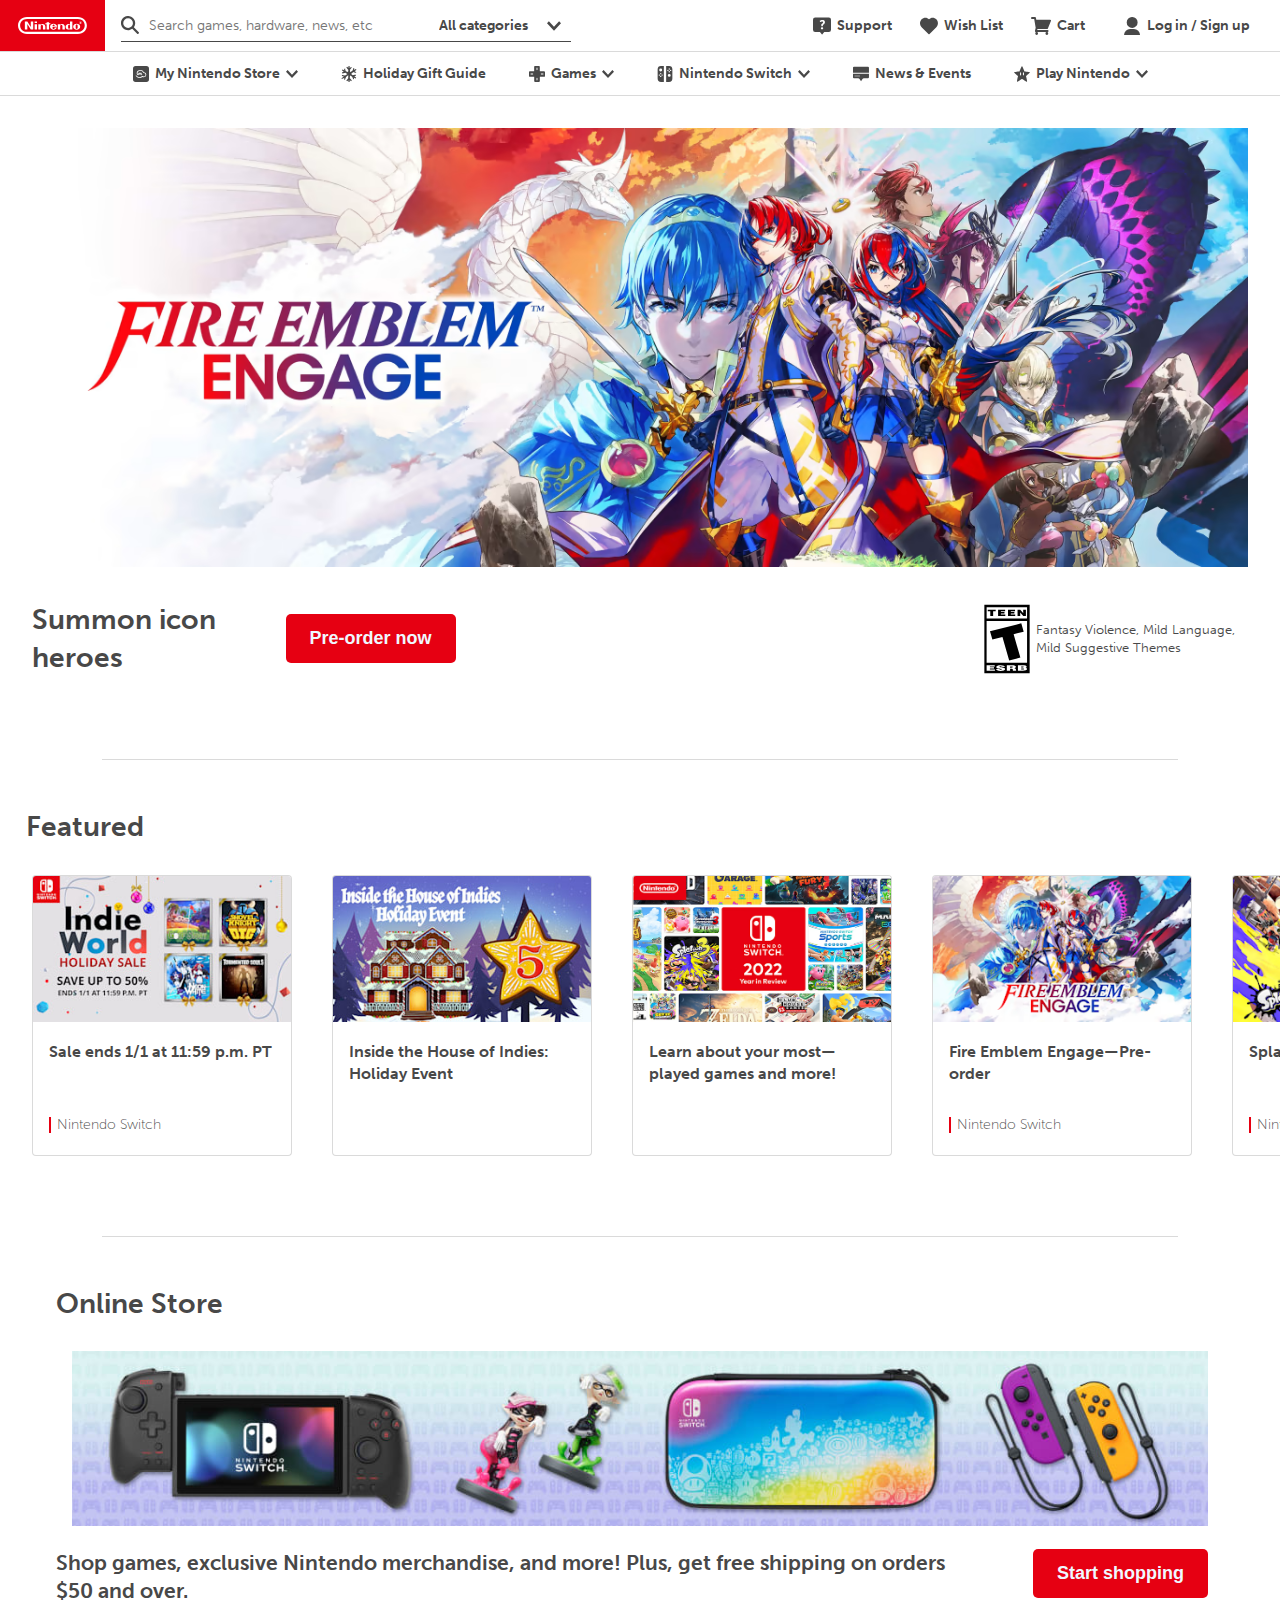
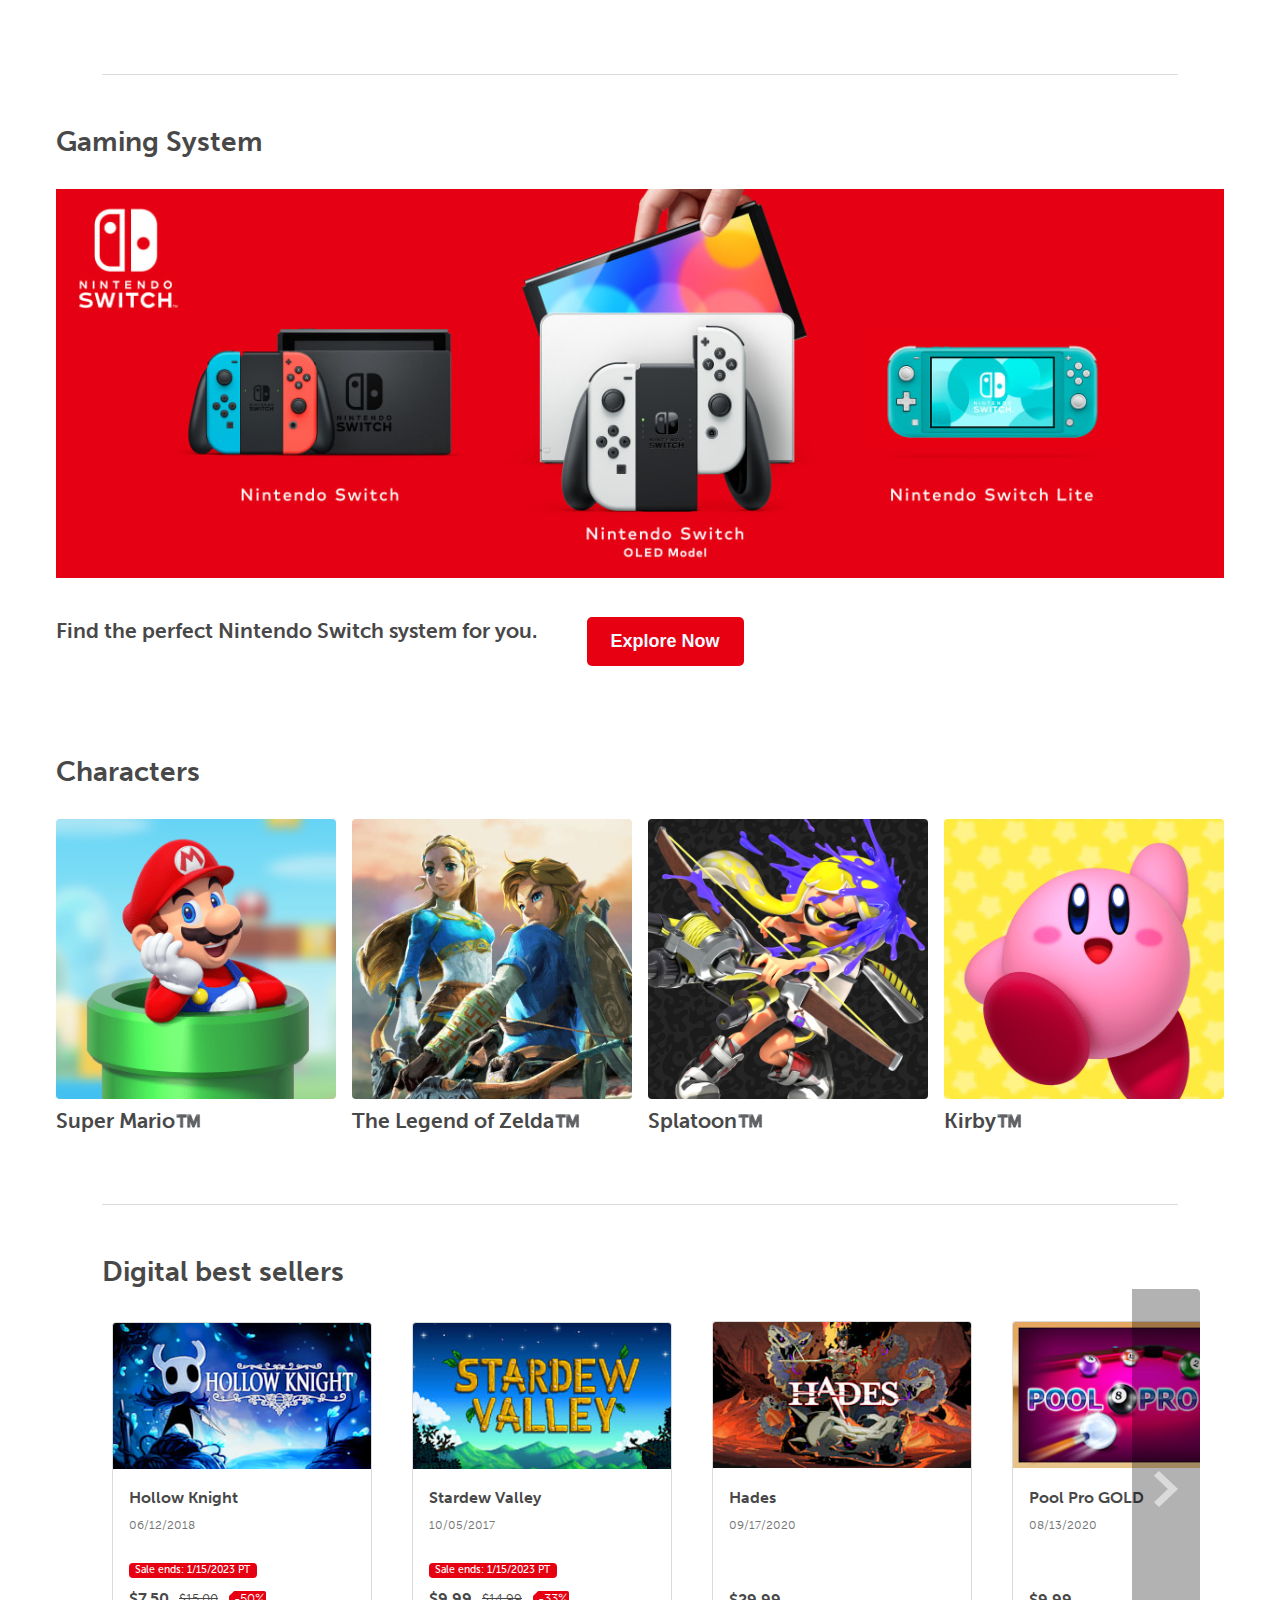
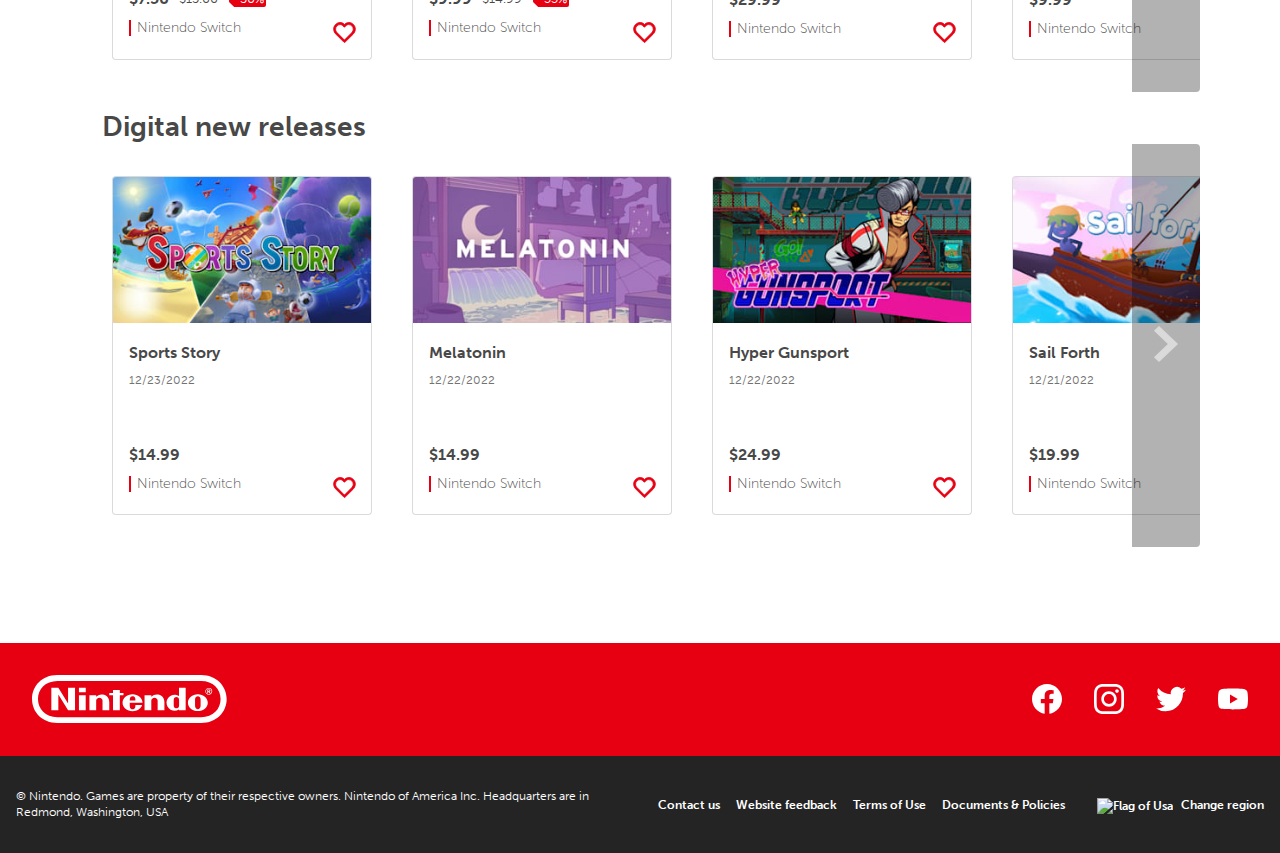
==== index.html @ 249fb6e5 "Merge pull request #28 from AndreaPossidente/gaming-system-index" ====
<!DOCTYPE html>
<html lang="it">

<head>
  <meta charset="UTF-8" />
  <meta http-equiv="X-UA-Compatible" content="IE=edge" />
  <meta name="viewport" content="width=device-width, initial-scale=1.0" />
  <link rel="icon" sizes="16x16" href="assets/img/favicon-16x16.png" />
  <link rel="icon" sizes="32x32" href="assets/img/favicon-32x32.png" />
  <title>Nintendo Official Site: Consoles, Games, News, and More</title>
  <link rel="stylesheet" href="assets/css/common.css" />
  <link rel="stylesheet" href="assets/css/index.css" />
</head>

<body>
  <header>
    <div id="topbar">
      <!-- top bar -->
      <div class="topbar-left">
        <div class="topbar-left-logo">
          <img src="assets/icons/topbar/logo-nintendo.svg" />
        </div>
        <form action="#">
          <input type="search" name="search" id="search" placeholder="Search games, hardware, news, etc" />
          <div class="topbar-category">
            <select>
              <option>All categories</option>
              <option>Games</option>
              <option>Hardware</option>
              <option>Merchandise</option>
              <option>News &amp; Events</option>
              <option>Support</option>
            </select>
            <svg xmlns="http://www.w3.org/2000/svg" viewBox="0 0 32 32"
              class="SearchBarSelectstyles__DropdownIndicatorReplacement-sc-unqtte-4 edUgEl" width="14"
              role="presentation" alt="" data-testid="ChevronDownIcon" size="14" color="currentColor">
              <path fill-rule="evenodd" clip-rule="evenodd" fill="currentColor"
                d="M27.7 5.3L32 9.8 16 26.7 0 9.8l4.3-4.5L16 17.7z"></path>
            </svg>
          </div>
        </form>
      </div>
      <div class="topbar-right">
        <ul class="topbar-right-list">
          <li class="topbar-right-list-item">
            <a href="#">
              <svg xmlns="http://www.w3.org/2000/svg" viewBox="0 0 32 32" width="18" role="presentation" alt=""
                data-testid="SupportIcon" size="18" color="currentColor">
                <path
                  d="M28.126.862H3.876A3.904 3.904 0 0 0 0 4.757v17.838a3.905 3.905 0 0 0 3.875 3.896h8.375c.125 0 .125 0 .125.125l3.626 4.397a.122.122 0 0 0 .125.125c.125 0 .125 0 .25-.125L20 26.616a.122.122 0 0 1 .124-.125h8.001A3.904 3.904 0 0 0 32 22.595V4.757A3.903 3.903 0 0 0 28.126.862zM17.954 20.91a2.018 2.018 0 0 1-.438.64 2.062 2.062 0 0 1-1.446.58 2.092 2.092 0 0 1-.802-.154 1.944 1.944 0 0 1-.652-.43 1.98 1.98 0 0 1-.427-.642 2.119 2.119 0 0 1-.001-1.59 1.97 1.97 0 0 1 .43-.65 2.055 2.055 0 0 1 .643-.432 2.078 2.078 0 0 1 1.613 0 2.152 2.152 0 0 1 .64.428l.002.001a2.045 2.045 0 0 1 .438 2.25zm2.964-10.055a4.505 4.505 0 0 1-.662 1.159 5.04 5.04 0 0 1-.861.844l-.822.622a6.01 6.01 0 0 0-.626.538.766.766 0 0 0-.231.426l-.303 1.923h-2.517l-.222-2.13a1.824 1.824 0 0 1 .193-1.127 3.152 3.152 0 0 1 .648-.812 7.965 7.965 0 0 1 .838-.658 6.94 6.94 0 0 0 .782-.626 3.116 3.116 0 0 0 .574-.716 1.726 1.726 0 0 0 .208-.873 1.287 1.287 0 0 0-.112-.55 1.213 1.213 0 0 0-.318-.414 1.482 1.482 0 0 0-.506-.275 2.946 2.946 0 0 0-1.628.018 3.595 3.595 0 0 0-.666.277 8.824 8.824 0 0 0-.49.294.966.966 0 0 1-1.483-.33l-.872-1.378.24-.212a8 8 0 0 1 .86-.657 6.234 6.234 0 0 1 1.023-.55 6.4 6.4 0 0 1 1.192-.37 6.63 6.63 0 0 1 3.248.15 4.301 4.301 0 0 1 1.475.826 3.736 3.736 0 0 1 .966 1.314 4.161 4.161 0 0 1 .34 1.703 4.304 4.304 0 0 1-.268 1.584z"
                  fill="currentColor" fill-rule="evenodd"></path>
              </svg>
              Support</a>
          </li>
          <li class="topbar-right-list-item">
            <a href="#">
              <svg xmlns="http://www.w3.org/2000/svg" viewBox="0 0 32 32" width="18" role="presentation" alt=""
                data-testid="HeartIcon" size="18" color="currentColor">
                <path
                  d="M22.3 1.3c-2.3 0-4.5 1-6.3 2.8-1.7-1.8-3.9-2.8-6.3-2.8C4.4 1.3 0 5.7 0 11.2c0 2.6 1.2 5.1 3.3 7.3L15 30.2c.3.3.6.4 1 .4.3 0 .7-.1 1-.4l11.6-11.6c1.5-1.8 3.3-4.3 3.3-7.5.1-5.4-4.3-9.8-9.6-9.8z"
                  fill-rule="evenodd" clip-rule="evenodd" fill="currentColor"></path>
              </svg>
              Wish List</a>
          </li>
          <li class="topbar-right-list-item">
            <a href="#">
              <svg data-name="Shopping cart" xmlns="http://www.w3.org/2000/svg" viewBox="0 0 32 32" width="20"
                role="presentation" alt="" data-testid="ShoppingCartIcon" size="20" color="currentColor">
                <path fill="currentColor"
                  d="M23.12 28.073a2.248 2.248 0 1 0 2.25-2.326h-.005a2.288 2.288 0 0 0-2.245 2.326zm2.397-7.29a1.728 1.728 0 0 0 1.498-.982l4.844-11.686a1.544 1.544 0 0 0-.15-1.551 1.593 1.593 0 0 0-1.349-.673H8.44l-.55-2.895A1.494 1.494 0 0 0 6.393 1.6H1.598A1.606 1.606 0 0 0 0 3.255a1.548 1.548 0 0 0 1.598 1.654h3.496L7.49 18.973l-1.098 4.706a1.67 1.67 0 0 0 .25 1.395 1.529 1.529 0 0 0 1.198.673h18.675a1.656 1.656 0 0 0 0-3.31H9.937l.4-1.654zm-18.726 7.29a2.248 2.248 0 1 0 2.25-2.326h-.005a2.288 2.288 0 0 0-2.245 2.326z">
                </path>
              </svg>
              Cart</a>
          </li>
          <li class="topbar-right-list-item">
            <a class="show-login" href="#"><svg xmlns="http://www.w3.org/2000/svg" viewBox="0 0 32 32" width="18"
                role="presentation" alt="" data-testid="UserIcon" size="18" color="currentColor">
                <path
                  d="M16.22 19.41A9.71 9.71 0 1 1 26 9.7a9.74 9.74 0 0 1-9.8 9.71M1.84 32a10.88 10.88 0 0 1 10.94-10.74h6.57A10.88 10.88 0 0 1 30.29 32H1.84"
                  fill="currentColor"></path>
              </svg>
              Log in / Sign up</a>
            <div class="display-opacity"></div>
            <div class="modal-login-container">
              <div class="modal-login-title">
                <h4>Log in / Sign up</h4>
              </div>
              <div class="modal-login-card">
                <img src="./assets/img/unauthd-asset.png" alt="" width="80%" />
                <div class="modal-login-card-description">
                  <h4 class="modal-login-card-subtitle">
                    With a free account you can
                  </h4>
                  <ul class="modal-login-list">
                    <li>
                      <h5>Shop online</h5>
                    </li>
                    <li>
                      <h5>Earn My Nintendo points</h5>
                    </li>
                    <li>
                      <h5>Save a Wish List</h5>
                    </li>
                  </ul>
                </div>
              </div>
              <div class="modal-login-buttons-container">
                <button class="button-simple-red">Log in</button>
                <button class="button-simple-noborder">Sign up</button>
              </div>
              <div class="modal-login-links">
                <div class="modal-login-link">
                  <div class="modal-login-icon">
                    <svg viewBox="0 0 32 32" xmlns="http://www.w3.org/2000/svg" width="16" role="presentation" alt=""
                      data-testid="ReceiptIcon" size="18" color="currentColor">
                      <path
                        d="M26 1.6L24 0l-2 1.6L20 0l-2 1.6L16 0l-2 1.6L12 0l-2 1.6L8 0 6 1.6 4 0v30.4L6 32l2-1.6 2 1.6 2-1.6 2 1.6 2-1.6 2 1.6 2-1.6 2 1.6 2-1.6 2 1.6 2-1.6V0l-2 1.6zM8 6h8v2H8V6zm16 20H8v-2h16v2zm0-4H8v-2h16v2zm0-4H8v-2h16v2zm0-4H8v-2h16v2z"
                        fill="currentColor"></path>
                    </svg>
                  </div>
                  <a href="#">Order status</a>
                </div>

                <div class="modal-login-link">
                  <div class="modal-login-icon">
                    <svg viewBox="0 0 32 32" xmlns="http://www.w3.org/2000/svg" width="16" role="presentation" alt=""
                      data-testid="MyNintendoTileIcon" size="18" color="currentColor">
                      <path
                        d="M26.667 0H5.333A5.333 5.333 0 0 0 0 5.333v21.334A5.333 5.333 0 0 0 5.333 32h21.334A5.333 5.333 0 0 0 32 26.667V5.333A5.333 5.333 0 0 0 26.667 0zm-5.105 22.423a5.212 5.212 0 0 1-2.37-.602 10.482 10.482 0 0 1-13.67-1.608.803.803 0 0 1 1.228-1.036 8.866 8.866 0 0 0 11.914 1.04.803.803 0 0 1 .986-.005 3.461 3.461 0 0 0 5.41-2.888 3.495 3.495 0 0 0-3.39-3.416c-.016 0-.036 0-.063-.002a.962.962 0 0 0-.12.003.806.806 0 0 1-.778-.455 6.54 6.54 0 0 0-5.992-3.848c-2.82 0-5.738 1.802-5.738 4.819-.003.818.35 1.596.969 2.132l1.688-3.147a.803.803 0 0 1 1.423.015l.982 1.926.983-1.926a.8.8 0 0 1 .71-.438c.3 0 .574.164.716.428l2.076 3.933a.8.8 0 0 1-.03.804.802.802 0 0 1-1.391-.054l-1.353-2.564-.995 1.95a.803.803 0 0 1-1.431-.001l-1-1.96-1.384 2.58a.805.805 0 0 1-1.046.349 4.563 4.563 0 0 1-2.524-4.027C7.372 10.403 11.107 8 14.717 8a8.081 8.081 0 0 1 7.209 4.308 5.063 5.063 0 0 1-.363 10.115z"
                        fill="currentColor" fill-rule="evenodd"></path>
                    </svg>
                  </div>
                  <a href="#">My Nintendo</a>
                  <div class="modal-login-outicon">
                    <svg xmlns="http://www.w3.org/2000/svg" viewBox="0 0 32 32" width="12" role="presentation" alt=""
                      data-testid="OffsiteIcon" size="14" color="currentColor">
                      <path
                        d="M12.7 5.3v4H4V28h17.3v-8.7h4v10c0 1.5-1.2 2.7-2.7 2.7h-20C1.2 32 0 30.8 0 29.3V8c0-1.5 1.2-2.7 2.7-2.7h10zM32 0v16h-4V6.8L15.1 19.9 12.2 17l13-13H16V0h16z"
                        fill-rule="evenodd" clip-rule="evenodd" fill="currentColor"></path>
                    </svg>
                  </div>
                </div>

                <div class="modal-login-link">
                  <div class="modal-login-icon">
                    <svg viewBox="0 0 32 32" xmlns="http://www.w3.org/2000/svg" width="18" role="presentation" alt=""
                      data-testid="GiftIcon" size="16" color="currentColor">
                      <g fill="currentColor">
                        <path
                          d="M12.151 13.21c.204 0 .406-.035.599-.1.73-.171 1.2-.882 1.073-1.621a1.25 1.25 0 0 0-1.236-.739c-.203 0-.406.035-.598.1a1.417 1.417 0 0 0-1.073 1.621c.214.483.709.779 1.235.739zm-4.561 0a1.247 1.247 0 0 0 1.235-.739 1.414 1.414 0 0 0-1.073-1.62 1.84 1.84 0 0 0-.598-.1 1.247 1.247 0 0 0-1.235.738 1.415 1.415 0 0 0 1.073 1.62c.192.066.394.1.598.1z">
                        </path>
                        <path
                          d="M0 8.533v4.8h4.897c-.5-.664-.65-1.53-.4-2.324A2.724 2.724 0 0 1 7.154 9.25 3.257 3.257 0 0 1 9 9.817V5.333H3.2a3.197 3.197 0 0 0-3.2 3.2zm28.8-3.2H11v4.318a3.336 3.336 0 0 1 1.587-.401 2.724 2.724 0 0 1 2.657 1.76c.25.793.1 1.659-.4 2.323H32v-4.8a3.2 3.2 0 0 0-3.2-3.2zM14.52 16.908a.75.75 0 1 1-.91 1.192L11 16.106v10.56h17.8a3.196 3.196 0 0 0 3.2-3.199v-8.134H12.46l2.06 1.575zm-8.843 1.346a.749.749 0 0 1-.456-1.346l2.061-1.575H0v8.134a3.2 3.2 0 0 0 3.2 3.2H9V15.908L6.131 18.1c-.13.1-.29.154-.454.154z">
                        </path>
                      </g>
                    </svg>
                  </div>
                  <a href="#">Redeem code</a>
                  <div class="modal-login-outicon">
                    <svg xmlns="http://www.w3.org/2000/svg" viewBox="0 0 32 32" width="12" role="presentation" alt=""
                      data-testid="OffsiteIcon" size="14" color="currentColor">
                      <path
                        d="M12.7 5.3v4H4V28h17.3v-8.7h4v10c0 1.5-1.2 2.7-2.7 2.7h-20C1.2 32 0 30.8 0 29.3V8c0-1.5 1.2-2.7 2.7-2.7h10zM32 0v16h-4V6.8L15.1 19.9 12.2 17l13-13H16V0h16z"
                        fill-rule="evenodd" clip-rule="evenodd" fill="currentColor"></path>
                    </svg>
                  </div>
                </div>

                <div class="modal-login-link">
                  <div class="modal-login-icon">
                    <svg xmlns="http://www.w3.org/2000/svg" viewBox="0 0 32 32" width="16" role="presentation" alt=""
                      data-testid="GearIcon" size="18" color="currentColor">
                      <path
                        d="M30.6 13.1h-2.4c-.3-1.4-.8-2.6-1.5-3.8l1.7-1.7c.5-.5.5-1.4 0-1.9l-2.1-2.1c-.5-.5-1.4-.5-1.9 0l-1.7 1.7c-1.2-.7-2.4-1.3-3.8-1.5V1.4c0-.7-.6-1.4-1.4-1.4h-3c-.7 0-1.4.6-1.4 1.4v2.4c-1.4.4-2.6.8-3.8 1.5L7.6 3.6c-.5-.5-1.4-.5-1.9 0L3.6 5.7c-.6.5-.6 1.4 0 1.9l1.7 1.7c-.7 1.2-1.3 2.4-1.5 3.8H1.3c-.7 0-1.4.6-1.4 1.4v3c0 .7.6 1.4 1.4 1.4h2.4c.3 1.4.8 2.6 1.5 3.8l-1.7 1.7c-.5.5-.5 1.4 0 1.9l2.1 2.1c.6.5 1.4.5 2 0l1.7-1.7c1.2.7 2.4 1.3 3.8 1.5v2.5c0 .7.6 1.4 1.4 1.4h3c.7 0 1.4-.6 1.4-1.4v-2.4c1.4-.3 2.6-.8 3.8-1.5l1.7 1.7c.5.5 1.4.5 1.9 0l2.1-2.1c.5-.5.5-1.4 0-1.9l-1.7-1.7c.7-1.2 1.3-2.4 1.5-3.8h2.4c.7 0 1.4-.6 1.4-1.4v-3c.1-.9-.6-1.5-1.4-1.5zM16 21.6c-3.1 0-5.6-2.5-5.6-5.6 0-3.1 2.5-5.6 5.6-5.6 3.1 0 5.6 2.5 5.6 5.6-.1 3.1-2.6 5.6-5.6 5.6z"
                        fill-rule="evenodd" clip-rule="evenodd" fill="currentColor"></path>
                    </svg>
                  </div>
                  <a href="#">Account settings</a>
                  <div class="modal-login-outicon">
                    <svg xmlns="http://www.w3.org/2000/svg" viewBox="0 0 32 32" width="12" role="presentation" alt=""
                      data-testid="OffsiteIcon" size="14" color="currentColor">
                      <path
                        d="M12.7 5.3v4H4V28h17.3v-8.7h4v10c0 1.5-1.2 2.7-2.7 2.7h-20C1.2 32 0 30.8 0 29.3V8c0-1.5 1.2-2.7 2.7-2.7h10zM32 0v16h-4V6.8L15.1 19.9 12.2 17l13-13H16V0h16z"
                        fill-rule="evenodd" clip-rule="evenodd" fill="currentColor"></path>
                    </svg>
                  </div>
                </div>
              </div>
            </div>
          </li>
        </ul>
      </div>
    </div>
    <nav id="nav">
      <!-- navbar -->
      <ul>
        <li>
          <a href="#">
            <img src="assets/icons/nav/my-nintendo-store.svg" />
            My Nintendo Store
            <img src="assets/icons/nav/caret.svg" />
          </a>
          <div class="subnav">
            <div class="subnav-wrapper">
              <div class="subnav-header-red">
                <a class="subnav-btn-close-light" href="#">
                  <img src="assets/icons/nav/close-button.svg" alt="Close menu" />
                </a>
                <a href="#">
                  <img src="assets/icons/nav/store-logo.svg" />
                </a>
              </div>
              <div class="subnav-header-red-waves"></div>
              <div class="subnav-content">
                <div class="subnav-content-group">
                  <a class="subnav-content-group-heading">
                    <img src="assets/icons/nav/games.svg" />Games
                  </a>
                  <a class="subnav-content-group-item">
                    Nintendo Switch games
                  </a>
                  <a class="subnav-content-group-item">New releases</a>
                  <a class="subnav-content-group-item"> Sales &amp; deals </a>
                </div>

                <div class="subnav-content-group">
                  <a class="subnav-content-group-heading">
                    <img src="assets/icons/nav/hardware.svg" alt="Hardware" />Hardware
                  </a>
                  <a class="subnav-content-group-item">
                    Nintendo Switch systems
                  </a>
                  <a class="subnav-content-group-item">Cases &amp; more</a>
                  <a class="subnav-content-group-item">Joy-Con &amp; controllers</a>
                  <a class="subnav-content-group-item">Replacement parts</a>
                </div>

                <div class="subnav-content-group">
                  <a class="subnav-content-group-heading">
                    <img src="assets/icons/nav/merchandise.svg" alt="Merchandise" />Merchandise
                  </a>
                  <a class="subnav-content-group-item">
                    Apparel &amp; accessories
                  </a>
                  <a class="subnav-content-group-item">Home &amp; office</a>
                  <a class="subnav-content-group-item">Plush</a>
                  <a class="subnav-content-group-item">Toys</a>
                </div>

                <div class="subnav-content-group">
                  <a class="subnav-content-group-heading">
                    <img src="assets/icons/nav/store-exclusives.svg" alt="Store exclusives" />Store exclusives
                  </a>
                  <a class="subnav-content-group-item">
                    Exclusive products
                  </a>
                  <a class="subnav-content-group-item">My Nintendo rewards</a>
                  <a class="subnav-content-group-item">Nintendo Switch Online offers</a>
                </div>

                <div class="subnav-content-group">
                  <a class="subnav-content-group-heading">
                    <img src="assets/icons/nav/characters.svg" alt="Characters" />Characters
                  </a>
                  <a class="subnav-content-group-item">Animal Crossing</a>
                  <a class="subnav-content-group-item">Splatoon</a>
                  <a class="subnav-content-group-item">Mario</a>
                  <a class="subnav-content-group-item">The Legend of Zelda</a>
                </div>

                <div class="subnav-content-group">
                  <a class="subnav-content-group-heading">
                    <img src="assets/icons/nav/sales-and-deals.svg" alt="Sales and deals" />Sales & deals
                  </a>
                  <a class="subnav-content-group-heading">
                    <img src="assets/icons/nav/holiday-gift-guide.svg" alt="Holiday Gift Guide" />Holiday Gift Guide
                  </a>
                </div>
              </div>
              <a href="#">
                <button class="button-outlined">Shop all</button>
              </a>
            </div>
          </div>
        </li>
        <li>
          <a href="#">
            <img src="assets/icons/nav/holiday-gift-guide.svg" />
            Holiday Gift Guide
          </a>
        </li>
        <li>
          <a href="#">
            <img src="assets/icons/nav/games.svg" />
            Games
            <img src="assets/icons/nav/caret.svg" />
          </a>
          <div class="subnav">
            <div class="subnav-wrapper">
              <div class="subnav-header">
                <a class="subnav-btn-close" href="#">
                  <img src="assets/icons/nav/close-button.svg" alt="Close menu" />
                </a>
              </div>
              <div class="subnav-content">
                <a class="subnav-content-tile" href="#">
                  <div class="subnav-content-tile-icon">
                    <img src="assets/icons/nav/nintendo-switch.svg" />
                  </div>
                  <span class="subnav-content-tile-label">Nintendo Switch games</span>
                </a>
                <a class="subnav-content-tile" href="#">
                  <div class="subnav-content-tile-icon">
                    <img src="assets/icons/nav/new-releases.svg" />
                  </div>
                  <span class="subnav-content-tile-label">New releases</span>
                </a>
                <a class="subnav-content-tile" href="#">
                  <div class="subnav-content-tile-icon">
                    <img src="assets/icons/nav/coming-soon.svg" />
                  </div>
                  <span class="subnav-content-tile-label">Coming soon</span>
                </a>
                <a class="subnav-content-tile" href="#">
                  <div class="subnav-content-tile-icon">
                    <img src="assets/icons/nav/games.svg" />
                  </div>
                  <span class="subnav-content-tile-label">Shop games</span>
                </a>
              </div>
            </div>
          </div>
        </li>
        <li>
          <a href="#">
            <img src="assets/icons/nav/nintendo-switch.svg" />
            Nintendo Switch
            <img src="assets/icons/nav/caret.svg" />
          </a>
          <div class="subnav">
            <div class="subnav-wrapper">
              <div class="subnav-header">
                <a class="subnav-btn-close" href="#">
                  <img src="assets/icons/nav/close-button.svg" alt="Close menu" />
                </a>
              </div>
              <div class="subnav-content">
                <a class="subnav-content-tile" href="#">
                  <div class="subnav-content-tile-image">
                    <img src="assets/img/nav/lineup.avif" />
                  </div>
                  <span class="subnav-content-tile-label">Nintendo Switch lineup</span>
                </a>
                <a class="subnav-content-tile" href="#">
                  <div class="subnav-content-tile-icon">
                    <img src="assets/icons/nav/compare-systems.svg" />
                  </div>
                  <span class="subnav-content-tile-label">Compare systems</span>
                </a>
                <a class="subnav-content-tile" href="#">
                  <div class="subnav-content-tile-icon">
                    <img src="assets/icons/nav/online-service.svg" />
                  </div>
                  <span class="subnav-content-tile-label">Online service</span>
                </a>
                <a class="subnav-content-tile" href="#">
                  <div class="subnav-content-tile-image">
                    <img src="assets/img/nav/procon.avif" />
                  </div>
                  <span class="subnav-content-tile-label">Accessories</span>
                </a>
                <a class="subnav-content-tile" href="#">
                  <div class="subnav-content-tile-image">
                    <img src="assets/img/nav/oled.avif" />
                  </div>
                  <span class="subnav-content-tile-label">Shop systems</span>
                </a>
              </div>
            </div>
          </div>
        </li>
        <li>
          <a href="#">
            <img src="assets/icons/nav/news-and-events.svg" />
            News &amp; Events
          </a>
        </li>
        <li>
          <a href="#">
            <img src="assets/icons/nav/play-nintendo.svg" />
            Play Nintendo
            <img src="assets/icons/nav/caret.svg" />
          </a>
          <div class="subnav">
            <div class="subnav-wrapper">
              <div class="subnav-header">
                <a class="subnav-btn-close" href="#">
                  <img src="assets/icons/nav/close-button.svg" alt="Close menu" />
                </a>
              </div>
              <div class="subnav-content">
                <a class="subnav-content-tile" href="#">
                  <div class="subnav-content-tile-icon">
                    <img src="assets/icons/nav/for-kids.svg" />
                  </div>
                  <span class="subnav-content-tile-label">For kids</span>
                </a>
                <a class="subnav-content-tile" href="#">
                  <div class="subnav-content-tile-icon">
                    <img src="assets/icons/nav/for-parents.svg" />
                  </div>
                  <span class="subnav-content-tile-label">For parents</span>
                </a>
              </div>
            </div>
          </div>
        </li>
      </ul>
      <div class="nav-overlay"></div>
    </nav>
    <nav class="container-list">
      <div class="navbar-mobile-elements">
        <button type="button" id="menu-button" class="mobile-navbar-button">
          <img src="assets/img/svg7.svg" class="icon" />
        </button>
      </div>
      <div class="navbar-mobile-elements">
        <button type="button" class="mobile-navbar-button">
          <a href="http://www.google.it" target="_blank">
            <img src="assets/img/svg8.svg" class="icon" id="heart" />
          </a>
        </button>
      </div>
      <div class="center">
        <button class="mobile-navbar-button">
          <a href="http://www.google.it" target="_blank">
            <img src="assets/img/svg9.svg" class="search-button" />
          </a>
        </button>
      </div>
      <div class="navbar-mobile-elements">
        <button type="button" class="mobile-navbar-button">
          <a href="http://www.google.it" target="_blank">
            <img src="assets/img/svg10.svg" class="icon" id="cart" />
          </a>
        </button>
      </div>
      <div class="navbar-mobile-elements">
        <button type="button" class="mobile-navbar-button">
          <img src="assets/img/svg11.svg" class="icon" />
        </button>
      </div>
    </nav>
  </header>
  <main class="container">
    <section class="hero-container">
      <div class="hero-background"></div>
      <picture class="hero-picture">
        <source srcset="
              assets/img/3600x1300_centerstage_desktop.avif 1x,
              assets/img/3600x1300_centerstage_desktop.avif 2x
            " media="(min-width: 1024px)" type="image/avif" width="100%" />
        <source srcset="
              assets/img/2200x2000_centerstage_mobile.avif 1x,
              assets/img/2200x2000_centerstage_mobile.avif 2x
            " media="(min-width: 1024px)" type="image/avif" width="100%" />
        <img src="assets/img/2200x2000_centerstage_mobile.avif" alt="hero image" type="image/avif" width="100%" />
      </picture>
      <div class="hero-content">
        <h1>Summon icon heroes</h1>
        <button class="button-red">
          <a class="link" href="http://www.google.it" target="a_blank">Pre-order now</a>
        </button>
        <div class="hero-right">
          <svg xmlns="http://www.w3.org/2000/svg" viewBox="0 0 39.68 59.53" width="50" height="70">
            <defs>
              <style>
                .cls-1 {
                  fill: #fff;
                }
              </style>
            </defs>
            <g id="Layer_2" data-name="Layer 2">
              <g id="Layer_1-2" data-name="Layer 1">
                <path class="cls-1" d="M39.69 0H0v59.53h39.69V0z"></path>
                <path d="M39.11.64v58.25H.58V.64h38.53"></path>
                <path class="cls-1"
                  d="M2.52 2.71H36.9v9.66H2.52zM2.5 14.47h34.4v35.51H2.5zm.01 42.32v-4.72h6.9v1.11H5.28v.67h3.5v1.1h-3.5v.74h4.29v1.1H2.51zm12.93-3.34a.52.52 0 00-.4-.32 2.53 2.53 0 00-.72-.09c-.61 0-.88.1-.88.28 0 .69 4.87.26 4.87 2 0 1.09-1.64 1.63-4 1.63s-3.7-.73-3.75-1.58h2.65a.69.69 0 00.46.37 2.52 2.52 0 00.79.12c.69 0 1.16-.12 1.16-.35 0-.71-4.88-.22-4.88-2 0-1 1.56-1.5 3.67-1.5 2.35 0 3.43.66 3.63 1.49zm7.02.67h1.09c.86 0 1.32-.13 1.32-.45s-.47-.49-1.11-.49h-1.3zm0 1v1.64h-2.77v-4.69h4c2.82 0 3.75.44 3.75 1.35 0 .55-.44 1-1.43 1.16.9.18 1.44.29 1.44 1.24 0 .61 0 .83.29.83v.14h-2.81a1.85 1.85 0 01-.14-.83c0-.61-.19-.81-1.48-.81zm9.45-1.94V54h1.16c.55 0 1-.15 1-.42s-.54-.37-1.13-.37zm0 1.64v.87h1.21c.69 0 1.21-.08 1.21-.43s-.65-.44-1.53-.44zm-2.77 2v-4.75h4c1.9 0 3.42.26 3.42 1.19 0 .49-.57.84-1.1 1 .91.13 1.4.57 1.4 1.08 0 1.05-1.44 1.42-3.64 1.42z">
                </path>
                <path
                  d="M5.37 23.09l26.61-6.64 2.05 7.1-8.55 2.13 5.73 19.92-9.51 2.38-5.74-19.93-8.55 2.13-2.04-7.09zM28.82 4.8h2.26l2.62 2.99-.09-1.25V4.8h2.31v5.47h-2.26l-2.62-2.98.04 1.29.05 1.69h-2.31V4.8zm-8.14 0h5.99v1.27h-3.58v.79h3.03v1.27h-3.03v.86h3.73v1.28h-6.14V4.8zm-8.42 0h5.99v1.27h-3.59v.79h3.04v1.27h-3.04v.86h3.73v1.28h-6.13V4.8zm-8.79 0h6.74v1.43H8.05v4.04H5.63V6.23H3.47V4.8z">
                </path>
              </g>
            </g>
          </svg>
          <span class="hero-right-text">Fantasy Violence, Mild Language, Mild Suggestive Themes</span>
        </div>
      </div>
    </section>
    <div class="section-divider">
      <hr class="hr-divider" />
    </div>

    <!--featured-section-->
    <section class="featured-slider-section-container">
      <div class="featured-slider-title-container">
        <h1 class="section-title">Featured</h1>
      </div>
      <div class="featured-slider-container">
        <div class="featured-slider">
          <div class="featured-card">
            <section class="featured-card-image-container">
              <img src="assets/img/Ncom_1920x1080_feature.png" alt="Nintendo switch preview" width="260px"
                height="146px" />
            </section>
            <section class="featured-card-description-container">
              <div class="featured-card-description">
                <h3 class="featured-card-text">
                  Sale ends 1/1 at 11:59 p.m. PT
                </h3>
              </div>
              <div class="featured-card-console-grid">
                <div class="featured-card-console">
                  <div class="vline-red"></div>
                  <span class="console">Nintendo Switch</span>
                </div>
              </div>
            </section>
          </div>

          <div class="featured-card">
            <section class="featured-card-image-container">
              <img src="assets/img/Snack_NintendoHoliday2022_thumbnail_day5_no_Nintendo.png"
                alt="Nintendo switch preview" width="260px" height="146px" />
            </section>
            <section class="featured-card-description-container">
              <div class="featured-card-description">
                <h3 class="featured-card-text">
                  Inside the House of Indies: Holiday Event
                </h3>
              </div>
              <div class="featured-card-console-grid"></div>
            </section>
          </div>

          <div class="featured-card">
            <section class="featured-card-image-container">
              <img src="assets/img/680x383_YIR2022_EN.avif" alt="Nintendo switch preview" width="260px"
                height="146px" />
            </section>
            <section class="featured-card-description-container">
              <div class="featured-card-description">
                <h3 class="featured-card-text">
                  Learn about your most—played games and more!
                </h3>
              </div>
              <div class="featured-card-console-grid"></div>
            </section>
          </div>

          <div class="featured-card">
            <section class="featured-card-image-container">
              <img src="assets/img/fire_emblem.png" alt="Nintendo switch preview" width="260px" height="146px" />
            </section>
            <section class="featured-card-description-container">
              <div class="featured-card-description">
                <h3 class="featured-card-text">
                  Fire Emblem Engage—Pre-order
                </h3>
              </div>
              <div class="featured-card-console-grid">
                <div class="featured-card-console">
                  <div class="vline-red"></div>
                  <span class="console">Nintendo Switch</span>
                </div>
              </div>
            </section>
          </div>

          <div class="featured-card">
            <section class="featured-card-image-container">
              <img src="assets/img/splat3_tga.avif" alt="Nintendo switch preview" width="260px" height="146px" />
            </section>
            <section class="featured-card-description-container">
              <div class="featured-card-description">
                <h3 class="featured-card-text">Splatoon 3—Available now</h3>
              </div>
              <div class="featured-card-console-grid">
                <div class="featured-card-console">
                  <div class="vline-red"></div>
                  <span class="console">Nintendo Switch</span>
                </div>
              </div>
            </section>
          </div>

          <div class="featured-card">
            <section class="featured-card-image-container">
              <img src="assets/img/1280x720_MK8DBCP_wave-3_hero.png" alt="Nintendo switch preview" width="260px"
                height="146px" />
            </section>
            <section class="featured-card-description-container">
              <div class="featured-card-description">
                <h3 class="featured-card-text">
                  Mario Kart 8 Deluxe DLC Wave 3—Available now
                </h3>
              </div>
              <div class="featured-card-console-grid">
                <div class="featured-card-console">
                  <div class="vline-red"></div>
                  <span class="console">Nintendo Switch</span>
                </div>
              </div>
            </section>
          </div>

          <div class="featured-card">
            <section class="featured-card-image-container">
              <img src="assets/img/hero--vkvzmj.png" alt="Nintendo switch preview" width="260px" height="146px" />
            </section>
            <section class="featured-card-description-container">
              <div class="featured-card-description">
                <h3 class="featured-card-text">
                  Mario+Rabbids Sparks of Hope—Available now
                </h3>
              </div>
              <div class="featured-card-console-grid">
                <div class="featured-card-console">
                  <div class="vline-red"></div>
                  <span class="console">Nintendo Switch</span>
                </div>
              </div>
            </section>
          </div>

          <div class="featured-card">
            <section class="featured-card-image-container">
              <img src="assets/img/bayo3_tga.png" alt="Nintendo switch preview" width="260px" height="146px" />
            </section>
            <section class="featured-card-description-container">
              <div class="featured-card-description">
                <h3 class="featured-card-text">Bayonetta 3—Available now</h3>
              </div>
              <div class="featured-card-console-grid">
                <div class="featured-card-console">
                  <div class="vline-red"></div>
                  <span class="console">Nintendo Switch</span>
                </div>
              </div>
            </section>
          </div>

          <div class="featured-card">
            <section class="featured-card-image-container">
              <img src="assets/img/hero--J9Zwu8.png" alt="Nintendo switch preview" width="260px" height="146px" />
            </section>
            <section class="featured-card-description-container">
              <div class="featured-card-description">
                <h3 class="featured-card-text">
                  Crisis Core –Final Fantasy VII– Reunion
                </h3>
              </div>
              <div class="featured-card-console-grid">
                <div class="featured-card-console">
                  <div class="vline-red"></div>
                  <span class="console">Nintendo Switch</span>
                </div>
              </div>
            </section>
          </div>

          <div class="featured-card">
            <section class="featured-card-image-container">
              <img src="assets/img/hero--cTK09s.png" alt="Nintendo switch preview" width="260px" height="146px" />
            </section>
            <section class="featured-card-description-container">
              <div class="featured-card-description">
                <h3 class="featured-card-text">
                  Fortnite—Chapter 4 Season 1
                </h3>
              </div>
              <div class="featured-card-console-grid">
                <div class="featured-card-console">
                  <div class="vline-red"></div>
                  <span class="console">Nintendo Switch</span>
                </div>
              </div>
            </section>
          </div>

          <div class="featured-card">
            <section class="featured-card-image-container">
              <img src="assets/img/hero--gr4d0t.png" alt="Nintendo switch preview" width="260px" height="146px" />
            </section>
            <section class="featured-card-description-container">
              <div class="featured-card-description">
                <h3 class="featured-card-text">
                  Dragon Quest Treasures—Available now
                </h3>
              </div>
              <div class="featured-card-console-grid">
                <div class="featured-card-console">
                  <div class="vline-red"></div>
                  <span class="console">Nintendo Switch</span>
                </div>
              </div>
            </section>
          </div>

          <div class="featured-card">
            <section class="featured-card-image-container">
              <img src="assets/img/NINMERCH-1468-1920x1080-GridPromos-MarioFriends_v01.png"
                alt="Nintendo switch preview" width="260px" height="146px" />
            </section>
            <section class="featured-card-description-container">
              <div class="featured-card-description">
                <h3 class="featured-card-text">
                  Check out games featuring Mario and friends!
                </h3>
              </div>
              <div class="featured-card-console-grid"></div>
            </section>
          </div>

          <div class="featured-card">
            <section class="featured-card-image-container">
              <img src="assets/img/xenoblade.png" alt="Nintendo switch preview" width="260px" height="146px" />
            </section>
            <section class="featured-card-description-container">
              <div class="featured-card-description">
                <h3 class="featured-card-text">
                  Xenoblade Chronicles 3—Available now
                </h3>
              </div>
              <div class="featured-card-console-grid">
                <div class="featured-card-console">
                  <div class="vline-red"></div>
                  <span class="console">Nintendo Switch</span>
                </div>
              </div>
            </section>
          </div>

          <div class="featured-card">
            <section class="featured-card-image-container">
              <img src="assets/img/2250x1266_MarioStrikers_update3_EN.png" alt="Nintendo switch preview" width="260px"
                height="146px" />
            </section>
            <section class="featured-card-description-container">
              <div class="featured-card-description">
                <h3 class="featured-card-text">Free demo available</h3>
              </div>
              <div class="featured-card-console-grid">
                <div class="featured-card-console">
                  <div class="vline-red"></div>
                  <span class="console">Nintendo Switch</span>
                </div>
              </div>
            </section>
          </div>

          <div class="featured-card">
            <section class="featured-card-image-container">
              <img src="assets/img/OW2_Season_2_Gingerbread_Bastion_Promo_NX_1920x1080_OW2_logo_only_1.png"
                alt="Nintendo switch preview" width="260px" height="146px" />
            </section>
            <section class="featured-card-description-container">
              <div class="featured-card-description">
                <h3 class="featured-card-text">
                  Overwatch 2: Season 2—Free download
                </h3>
              </div>
              <div class="featured-card-console-grid">
                <div class="featured-card-console">
                  <div class="vline-red"></div>
                  <span class="console">Nintendo Switch</span>
                </div>
              </div>
            </section>
          </div>

          <div class="featured-card">
            <section class="featured-card-image-container">
              <img src="assets/img/image.png" alt="Nintendo switch preview" width="260px" height="146px" />
            </section>
            <section class="featured-card-description-container">
              <div class="featured-card-description">
                <h3 class="featured-card-text">
                  Just Dance 2023 Edition—Available now
                </h3>
              </div>
              <div class="featured-card-console-grid">
                <div class="featured-card-console">
                  <div class="vline-red"></div>
                  <span class="console">Nintendo Switch</span>
                </div>
              </div>
            </section>
          </div>

          <div class="featured-card">
            <section class="featured-card-image-container">
              <img src="assets/img/FallGuys-yeetings.png" alt="Nintendo switch preview" width="260px" height="146px" />
            </section>
            <section class="featured-card-description-container">
              <div class="featured-card-description">
                <h3 class="featured-card-text">
                  Fall Guys—Season’s Yeetings!
                </h3>
              </div>
              <div class="featured-card-console-grid">
                <div class="featured-card-console">
                  <div class="vline-red"></div>
                  <span class="console">Nintendo Switch</span>
                </div>
              </div>
            </section>
          </div>

          <div class="featured-card">
            <section class="featured-card-image-container">
              <img src="assets/img/1920x1080-NSO_EP_20222204.png" alt="Nintendo switch preview" width="260px"
                height="146px" />
            </section>
            <section class="featured-card-description-container">
              <div class="featured-card-description">
                <h3 class="featured-card-text">
                  Nintendo Switch Online + Expansion Pack
                </h3>
              </div>
              <div class="featured-card-console-grid">
                <div class="featured-card-console">
                  <div class="vline-red"></div>
                  <span class="console">Nintendo Switch</span>
                </div>
              </div>
            </section>
          </div>

          <div class="featured-card">
            <section class="featured-card-image-container">
              <img src="assets/img/1216splatfest.png" alt="Nintendo switch preview" width="260px" height="146px" />
            </section>
            <section class="featured-card-description-container">
              <div class="featured-card-description">
                <h3 class="featured-card-text">
                  Splatoon 3 Splatfest—Learn more
                </h3>
              </div>
              <div class="featured-card-console-grid">
                <div class="featured-card-console">
                  <div class="vline-red"></div>
                  <span class="console">Nintendo Switch</span>
                </div>
              </div>
            </section>
          </div>
        </div>

        <div class="slider-controls">
          <a class="pos" id="pos1"></a>
          <a class="pos" id="pos2"></a>
          <a class="pos" id="pos3"></a>
          <a class="pos" id="pos4"></a>

          <a href="#pos1" id="left1">
            <button aria-label="Previous page" tabindex="0" class="slider-button-prev">
              <svg xmlns="http://www.w3.org/2000/svg" viewBox="0 0 32 32" width="36" role="presentation" alt=""
                size="36">
                <path fill-rule="evenodd" clip-rule="evenodd" fill="currentColor"
                  d="M14.3 16l12.4 11.7-4.5 4.3L5.3 16 22.2 0l4.5 4.3z"></path>
              </svg>
            </button>
          </a>

          <a href="#pos2" id="left2">
            <button aria-label="Previous page" tabindex="0" class="slider-button-prev">
              <svg xmlns="http://www.w3.org/2000/svg" viewBox="0 0 32 32" width="36" role="presentation" alt=""
                size="36">
                <path fill-rule="evenodd" clip-rule="evenodd" fill="currentColor"
                  d="M14.3 16l12.4 11.7-4.5 4.3L5.3 16 22.2 0l4.5 4.3z"></path>
              </svg>
            </button>
          </a>

          <a href="#pos3" id="left3">
            <button aria-label="Previous page" tabindex="0" class="slider-button-prev">
              <svg xmlns="http://www.w3.org/2000/svg" viewBox="0 0 32 32" width="36" role="presentation" alt=""
                size="36">
                <path fill-rule="evenodd" clip-rule="evenodd" fill="currentColor"
                  d="M14.3 16l12.4 11.7-4.5 4.3L5.3 16 22.2 0l4.5 4.3z"></path>
              </svg>
            </button>
          </a>

          <a href="#pos2" id="right1">
            <button aria-label="Next page" tabindex="0" class="slider-button-next">
              <svg xmlns="http://www.w3.org/2000/svg" viewBox="0 0 32 32" width="36" role="presentation" alt=""
                size="36" color="currentColor">
                <path fill-rule="evenodd" clip-rule="evenodd" fill="currentColor"
                  d="M5.3 4.3L9.8 0l16.9 16L9.8 32l-4.5-4.3L17.7 16z"></path>
              </svg>
            </button>
          </a>
          <a href="#pos3" id="right2">
            <button aria-label="Next page" tabindex="0" class="slider-button-next">
              <svg xmlns="http://www.w3.org/2000/svg" viewBox="0 0 32 32" width="36" role="presentation" alt=""
                size="36" color="currentColor">
                <path fill-rule="evenodd" clip-rule="evenodd" fill="currentColor"
                  d="M5.3 4.3L9.8 0l16.9 16L9.8 32l-4.5-4.3L17.7 16z"></path>
              </svg>
            </button>
          </a>
          <a href="#pos4" id="right3">
            <button aria-label="Next page" tabindex="0" class="slider-button-next">
              <svg xmlns="http://www.w3.org/2000/svg" viewBox="0 0 32 32" width="36" role="presentation" alt=""
                size="36" color="currentColor">
                <path fill-rule="evenodd" clip-rule="evenodd" fill="currentColor"
                  d="M5.3 4.3L9.8 0l16.9 16L9.8 32l-4.5-4.3L17.7 16z"></path>
              </svg>
            </button>
          </a>
        </div>
      </div>
    </section>

    <div class="section-divider">
      <hr class="hr-divider" />
    </div>

    <!-- online store section -->
    <section class="online-store">
      <h1 class="section-title">Online Store</h1>
      <a class="online-store-img-link" href="https://www.nintendo.com/store/">
        <picture>
          <source srcset="
                /assets/img/IS-3221-Ncom-StoreBanner-DT-AccessorizeYourSwitch_v01.png
              " width="100%" media="(min-width:768px)" />
          <img class="" src="assets/img/online-store-img-media.avif" width="100%" />
        </picture>
      </a>
      <div class="online-store-description">
        <h2 class="online-store-b">
          Shop games, exclusive Nintendo merchandise, and more! Plus, get free
          shipping on orders $50 and over.
        </h2>
        <button class="button-red">
          <a class="link" href="http://www.google.it" target="a_blank">Start shopping</a>
        </button>
      </div>
    </section>

    <div class="section-divider">
      <hr class="hr-divider" />
    </div>
    <section class="online-store">
      <div class="gaming-system-container">
        <h1 class="section-title"> Gaming System </h1>
        <a class="gaming-system-img-link" href="https://www.nintendo.com/switch/">
          <img srcset="assets/img/Nintendo_Switch_family_wide_TEST-1.png" width="100%" media="(min-width:768px)">
        </a>
        <div class="gaming-system-description">
          <h2 class="gaming-system-b">Find the perfect Nintendo Switch system for you.</h2>
          <button class="button-red">
            <a class="link" href="https://www.nintendo.com/switch/" target="a_blank">Explore Now</a>
          </button>
        </div>
      </div>
    </section>


    <!-- news section -->
    <section class="characters-section-container">
      <h1 class="character-title">Characters</h1>
      <div class="characters-container">
        <section class="character-card">
          <a class="character-card-image-container">
            <div class="character-card-bg">
              <img alt="mario-bg" src="assets/img/mario-bg.png" />
            </div>
            <div class="character-card-img">
              <img alt="mario" src="assets/img/1600x1600_NCOM_Home_Characters_Mario.png" />
            </div>
          </a>
          <h2>Super Mario™️</h2>
        </section>

        <section class="character-card">
          <a class="character-card-image-container">
            <div class="character-card-bg">
              <img alt="mario-bg" src="assets/img/1600x1600_NCOM_Home_Characters_TLOZ_BOTW_BG.png" />
            </div>
            <div class="character-card-img">
              <img alt="mario" src="assets/img/1600x1600_NCOM_Home_Characters_TLOZ_BOTW.png" />
            </div>
          </a>
          <h2>The Legend of Zelda™️</h2>
        </section>

        <section class="character-card">
          <a class="character-card-image-container">
            <div class="character-card-bg">
              <img alt="mario-bg" src="assets/img/Ncom_CharacterRail_1600x1600_Splatoon_BG.png" />
            </div>
            <div class="character-card-img">
              <img alt="mario" src="assets/img/Ncom_CharacterRail_1600x1600_Splatoon_character_v2.png" />
            </div>
          </a>
          <h2>Splatoon™️</h2>
        </section>

        <section class="character-card">
          <a class="character-card-image-container">
            <div class="character-card-bg">
              <img alt="mario-bg" src="assets/img/1600x1600_NCOM_Home_Characters_Kirby_BG.png" />
            </div>
            <div class="character-card-img">
              <img alt="mario" src="assets/img/1600x1600_NCOM_Home_Characters_Kirby.png" />
            </div>
          </a>
          <h2>Kirby™️</h2>
        </section>
      </div>
    </section>
    <div class="section-divider">
      <hr class="hr-divider" />
    </div>

    <!-- digital new releases slider -->
    <section class="featured-slider-section-container slider-center">
      <div class="featured-slider-title-container">
        <h1 class="section-title">Digital best sellers</h1>
      </div>
      <div class="featured-slider-container">
        <div class="featured-slider">
          <div class="featured-card">
            <section class="featured-card-image-container">
              <img src="assets/img/hero--fsZelq.png" alt="Nintendo switch preview" width="260px" height="146px" />
            </section>
            <section class="featured-card-description-container">
              <div class="featured-card-description">
                <h3 class="featured-card-text">Hollow Knight</h3>
                <div class="featured-card-date">06/12/2018</div>
              </div>
              <div class="featured-card-sale-label">
                Sale ends: 1/15/2023 PT
              </div>
              <div class="featured-card-price">
                <b>$7.50</b>
                <span class="featured-card-previous-price">$15.00</span>
                <span class="featured-card-discount">-50%</span>
              </div>
              <div class="featured-card-console-grid">
                <div class="featured-card-console">
                  <div class="vline-red"></div>
                  <span class="console">Nintendo Switch</span>
                </div>
                <button class="featured-card-heart">
                  <svg viewBox="0 0 54 54" fill="currentColor" stroke="currentColor" width="45" color="currentColor"
                    size="45">
                    <g class="heart">
                      <path class="heart-outline"
                        d="M27 38.9c-.4 0-.6-.1-.8-.4L16.7 29c-1.8-1.8-2.7-3.8-2.7-6 0-4.4 3.5-8 7.9-8 1.9 0 3.7.8 5.1 2.3 1.4-1.4 3.2-2.3 5.1-2.3 4.4 0 7.9 3.6 7.9 8 0 2.6-1.5 4.6-2.7 6.1l-9.5 9.4c-.2.3-.6.4-.8.4zm-5.1-21.4c-3.1 0-5.6 2.5-5.6 5.6 0 1.9 1.1 3.3 2 4.3l8.6 8.7 8.5-8.6c1.4-1.5 2.1-3 2.1-4.4 0-3.1-2.5-5.6-5.6-5.6-1.5 0-3 1-4.1 2.5-.5.6-1.4.6-1.9 0-1-1.6-2.4-2.5-4-2.5z">
                      </path>
                    </g>
                    <g class="sparks">
                      <path class="spark" d="M27 8V0M27 46v8" stroke-width="2"></path>
                      <path class="spark" d="M41.171 12.828l5.657-5.657M12.829 12.828L7.171 7.172"
                        stroke-width="1.99998"></path>
                      <path class="spark" d="M46 27h8M8 27H0" stroke-width="2"></path>
                      <path class="spark" d="M41.172 41.172l5.657 5.656M12.829 41.171l-5.657 5.657"
                        stroke-width="1.99998"></path>
                    </g>
                  </svg>
                </button>
              </div>
            </section>
          </div>

          <div class="featured-card">
            <section class="featured-card-image-container">
              <img src="assets/img/hero--mQVKM7.png" alt="Nintendo switch preview" width="260px" height="146px" />
            </section>
            <section class="featured-card-description-container">
              <div class="featured-card-description">
                <h3 class="featured-card-text">Stardew Valley</h3>
                <div class="featured-card-date">10/05/2017</div>
              </div>
              <div class="featured-card-sale-label">
                Sale ends: 1/15/2023 PT
              </div>
              <div class="featured-card-price">
                <b>$9.99</b>
                <span class="featured-card-previous-price">$14.99</span>
                <span class="featured-card-discount">-33%</span>
              </div>
              <div class="featured-card-console-grid">
                <div class="featured-card-console">
                  <div class="vline-red"></div>
                  <span class="console">Nintendo Switch</span>
                </div>
                <button class="featured-card-heart">
                  <svg viewBox="0 0 54 54" fill="currentColor" stroke="currentColor" width="45" color="currentColor"
                    size="45">
                    <g class="heart">
                      <path class="heart-outline"
                        d="M27 38.9c-.4 0-.6-.1-.8-.4L16.7 29c-1.8-1.8-2.7-3.8-2.7-6 0-4.4 3.5-8 7.9-8 1.9 0 3.7.8 5.1 2.3 1.4-1.4 3.2-2.3 5.1-2.3 4.4 0 7.9 3.6 7.9 8 0 2.6-1.5 4.6-2.7 6.1l-9.5 9.4c-.2.3-.6.4-.8.4zm-5.1-21.4c-3.1 0-5.6 2.5-5.6 5.6 0 1.9 1.1 3.3 2 4.3l8.6 8.7 8.5-8.6c1.4-1.5 2.1-3 2.1-4.4 0-3.1-2.5-5.6-5.6-5.6-1.5 0-3 1-4.1 2.5-.5.6-1.4.6-1.9 0-1-1.6-2.4-2.5-4-2.5z">
                      </path>
                    </g>
                    <g class="sparks">
                      <path class="spark" d="M27 8V0M27 46v8" stroke-width="2"></path>
                      <path class="spark" d="M41.171 12.828l5.657-5.657M12.829 12.828L7.171 7.172"
                        stroke-width="1.99998"></path>
                      <path class="spark" d="M46 27h8M8 27H0" stroke-width="2"></path>
                      <path class="spark" d="M41.172 41.172l5.657 5.656M12.829 41.171l-5.657 5.657"
                        stroke-width="1.99998"></path>
                    </g>
                  </svg>
                </button>
              </div>
            </section>
          </div>

          <div class="featured-card">
            <section class="featured-card-image-container">
              <img src="assets/img/hero--wHVFOd.png" alt="Nintendo switch preview" width="260px" height="146px" />
            </section>
            <section class="featured-card-description-container">
              <div class="featured-card-description">
                <h3 class="featured-card-text">Hades</h3>
                <div class="featured-card-date">09/17/2020</div>
              </div>
              <div style="padding: 0.5rem"></div>
              <!--filler for right height-->
              <div class="featured-card-price">
                <b>$29.99</b>
              </div>
              <div class="featured-card-console-grid">
                <div class="featured-card-console">
                  <div class="vline-red"></div>
                  <span class="console">Nintendo Switch</span>
                </div>
                <button class="featured-card-heart">
                  <svg viewBox="0 0 54 54" fill="currentColor" stroke="currentColor" width="45" color="currentColor"
                    size="45">
                    <g class="heart">
                      <path class="heart-outline"
                        d="M27 38.9c-.4 0-.6-.1-.8-.4L16.7 29c-1.8-1.8-2.7-3.8-2.7-6 0-4.4 3.5-8 7.9-8 1.9 0 3.7.8 5.1 2.3 1.4-1.4 3.2-2.3 5.1-2.3 4.4 0 7.9 3.6 7.9 8 0 2.6-1.5 4.6-2.7 6.1l-9.5 9.4c-.2.3-.6.4-.8.4zm-5.1-21.4c-3.1 0-5.6 2.5-5.6 5.6 0 1.9 1.1 3.3 2 4.3l8.6 8.7 8.5-8.6c1.4-1.5 2.1-3 2.1-4.4 0-3.1-2.5-5.6-5.6-5.6-1.5 0-3 1-4.1 2.5-.5.6-1.4.6-1.9 0-1-1.6-2.4-2.5-4-2.5z">
                      </path>
                    </g>
                    <g class="sparks">
                      <path class="spark" d="M27 8V0M27 46v8" stroke-width="2"></path>
                      <path class="spark" d="M41.171 12.828l5.657-5.657M12.829 12.828L7.171 7.172"
                        stroke-width="1.99998"></path>
                      <path class="spark" d="M46 27h8M8 27H0" stroke-width="2"></path>
                      <path class="spark" d="M41.172 41.172l5.657 5.656M12.829 41.171l-5.657 5.657"
                        stroke-width="1.99998"></path>
                    </g>
                  </svg>
                </button>
              </div>
            </section>
          </div>

          <div class="featured-card">
            <section class="featured-card-image-container">
              <img src="assets/img/hero--35fSGB.png" alt="Nintendo switch preview" width="260px" height="146px" />
            </section>
            <section class="featured-card-description-container">
              <div class="featured-card-description">
                <h3 class="featured-card-text">Pool Pro GOLD</h3>
                <div class="featured-card-date">08/13/2020</div>
              </div>
              <div style="padding: 0.5rem"></div>
              <!--filler for right height-->
              <div class="featured-card-price">
                <b>$9.99</b>
              </div>
              <div class="featured-card-console-grid">
                <div class="featured-card-console">
                  <div class="vline-red"></div>
                  <span class="console">Nintendo Switch</span>
                </div>
                <button class="featured-card-heart">
                  <svg viewBox="0 0 54 54" fill="currentColor" stroke="currentColor" width="45" color="currentColor"
                    size="45">
                    <g class="heart">
                      <path class="heart-outline"
                        d="M27 38.9c-.4 0-.6-.1-.8-.4L16.7 29c-1.8-1.8-2.7-3.8-2.7-6 0-4.4 3.5-8 7.9-8 1.9 0 3.7.8 5.1 2.3 1.4-1.4 3.2-2.3 5.1-2.3 4.4 0 7.9 3.6 7.9 8 0 2.6-1.5 4.6-2.7 6.1l-9.5 9.4c-.2.3-.6.4-.8.4zm-5.1-21.4c-3.1 0-5.6 2.5-5.6 5.6 0 1.9 1.1 3.3 2 4.3l8.6 8.7 8.5-8.6c1.4-1.5 2.1-3 2.1-4.4 0-3.1-2.5-5.6-5.6-5.6-1.5 0-3 1-4.1 2.5-.5.6-1.4.6-1.9 0-1-1.6-2.4-2.5-4-2.5z">
                      </path>
                    </g>
                    <g class="sparks">
                      <path class="spark" d="M27 8V0M27 46v8" stroke-width="2"></path>
                      <path class="spark" d="M41.171 12.828l5.657-5.657M12.829 12.828L7.171 7.172"
                        stroke-width="1.99998"></path>
                      <path class="spark" d="M46 27h8M8 27H0" stroke-width="2"></path>
                      <path class="spark" d="M41.172 41.172l5.657 5.656M12.829 41.171l-5.657 5.657"
                        stroke-width="1.99998"></path>
                    </g>
                  </svg>
                </button>
              </div>
            </section>
          </div>

          <div class="featured-card">
            <section class="featured-card-image-container">
              <img src="assets/img/hero--fsZelq.png" alt="Nintendo switch preview" width="260px" height="146px" />
            </section>
            <section class="featured-card-description-container">
              <div class="featured-card-description">
                <h3 class="featured-card-text">Hollow Knight</h3>
                <div class="featured-card-date">06/12/2018</div>
              </div>
              <div class="featured-card-sale-label">
                Sale ends: 1/15/2023 PT
              </div>
              <div class="featured-card-price">
                <b>$7.50</b>
                <span class="featured-card-previous-price">$15.00</span>
                <span class="featured-card-discount">-50%</span>
              </div>
              <div class="featured-card-console-grid">
                <div class="featured-card-console">
                  <div class="vline-red"></div>
                  <span class="console">Nintendo Switch</span>
                </div>
                <button class="featured-card-heart">
                  <svg viewBox="0 0 54 54" fill="currentColor" stroke="currentColor" width="45" color="currentColor"
                    size="45">
                    <g class="heart">
                      <path class="heart-outline"
                        d="M27 38.9c-.4 0-.6-.1-.8-.4L16.7 29c-1.8-1.8-2.7-3.8-2.7-6 0-4.4 3.5-8 7.9-8 1.9 0 3.7.8 5.1 2.3 1.4-1.4 3.2-2.3 5.1-2.3 4.4 0 7.9 3.6 7.9 8 0 2.6-1.5 4.6-2.7 6.1l-9.5 9.4c-.2.3-.6.4-.8.4zm-5.1-21.4c-3.1 0-5.6 2.5-5.6 5.6 0 1.9 1.1 3.3 2 4.3l8.6 8.7 8.5-8.6c1.4-1.5 2.1-3 2.1-4.4 0-3.1-2.5-5.6-5.6-5.6-1.5 0-3 1-4.1 2.5-.5.6-1.4.6-1.9 0-1-1.6-2.4-2.5-4-2.5z">
                      </path>
                    </g>
                    <g class="sparks">
                      <path class="spark" d="M27 8V0M27 46v8" stroke-width="2"></path>
                      <path class="spark" d="M41.171 12.828l5.657-5.657M12.829 12.828L7.171 7.172"
                        stroke-width="1.99998"></path>
                      <path class="spark" d="M46 27h8M8 27H0" stroke-width="2"></path>
                      <path class="spark" d="M41.172 41.172l5.657 5.656M12.829 41.171l-5.657 5.657"
                        stroke-width="1.99998"></path>
                    </g>
                  </svg>
                </button>
              </div>
            </section>
          </div>

          <div class="featured-card">
            <section class="featured-card-image-container">
              <img src="assets/img/hero--mQVKM7.png" alt="Nintendo switch preview" width="260px" height="146px" />
            </section>
            <section class="featured-card-description-container">
              <div class="featured-card-description">
                <h3 class="featured-card-text">Stardew Valley</h3>
                <div class="featured-card-date">10/05/2017</div>
              </div>
              <div class="featured-card-sale-label">
                Sale ends: 1/15/2023 PT
              </div>
              <div class="featured-card-price">
                <b>$9.99</b>
                <span class="featured-card-previous-price">$14.99</span>
                <span class="featured-card-discount">-33%</span>
              </div>
              <div class="featured-card-console-grid">
                <div class="featured-card-console">
                  <div class="vline-red"></div>
                  <span class="console">Nintendo Switch</span>
                </div>
                <button class="featured-card-heart">
                  <svg viewBox="0 0 54 54" fill="currentColor" stroke="currentColor" width="45" color="currentColor"
                    size="45">
                    <g class="heart">
                      <path class="heart-outline"
                        d="M27 38.9c-.4 0-.6-.1-.8-.4L16.7 29c-1.8-1.8-2.7-3.8-2.7-6 0-4.4 3.5-8 7.9-8 1.9 0 3.7.8 5.1 2.3 1.4-1.4 3.2-2.3 5.1-2.3 4.4 0 7.9 3.6 7.9 8 0 2.6-1.5 4.6-2.7 6.1l-9.5 9.4c-.2.3-.6.4-.8.4zm-5.1-21.4c-3.1 0-5.6 2.5-5.6 5.6 0 1.9 1.1 3.3 2 4.3l8.6 8.7 8.5-8.6c1.4-1.5 2.1-3 2.1-4.4 0-3.1-2.5-5.6-5.6-5.6-1.5 0-3 1-4.1 2.5-.5.6-1.4.6-1.9 0-1-1.6-2.4-2.5-4-2.5z">
                      </path>
                    </g>
                    <g class="sparks">
                      <path class="spark" d="M27 8V0M27 46v8" stroke-width="2"></path>
                      <path class="spark" d="M41.171 12.828l5.657-5.657M12.829 12.828L7.171 7.172"
                        stroke-width="1.99998"></path>
                      <path class="spark" d="M46 27h8M8 27H0" stroke-width="2"></path>
                      <path class="spark" d="M41.172 41.172l5.657 5.656M12.829 41.171l-5.657 5.657"
                        stroke-width="1.99998"></path>
                    </g>
                  </svg>
                </button>
              </div>
            </section>
          </div>

          <div class="featured-card">
            <section class="featured-card-image-container">
              <img src="assets/img/hero--wHVFOd.png" alt="Nintendo switch preview" width="260px" height="146px" />
            </section>
            <section class="featured-card-description-container">
              <div class="featured-card-description">
                <h3 class="featured-card-text">Hades</h3>
                <div class="featured-card-date">09/17/2020</div>
              </div>
              <div style="padding: 0.5rem"></div>
              <!--filler for right height-->
              <div class="featured-card-price">
                <b>$29.99</b>
              </div>
              <div class="featured-card-console-grid">
                <div class="featured-card-console">
                  <div class="vline-red"></div>
                  <span class="console">Nintendo Switch</span>
                </div>
                <button class="featured-card-heart">
                  <svg viewBox="0 0 54 54" fill="currentColor" stroke="currentColor" width="45" color="currentColor"
                    size="45">
                    <g class="heart">
                      <path class="heart-outline"
                        d="M27 38.9c-.4 0-.6-.1-.8-.4L16.7 29c-1.8-1.8-2.7-3.8-2.7-6 0-4.4 3.5-8 7.9-8 1.9 0 3.7.8 5.1 2.3 1.4-1.4 3.2-2.3 5.1-2.3 4.4 0 7.9 3.6 7.9 8 0 2.6-1.5 4.6-2.7 6.1l-9.5 9.4c-.2.3-.6.4-.8.4zm-5.1-21.4c-3.1 0-5.6 2.5-5.6 5.6 0 1.9 1.1 3.3 2 4.3l8.6 8.7 8.5-8.6c1.4-1.5 2.1-3 2.1-4.4 0-3.1-2.5-5.6-5.6-5.6-1.5 0-3 1-4.1 2.5-.5.6-1.4.6-1.9 0-1-1.6-2.4-2.5-4-2.5z">
                      </path>
                    </g>
                    <g class="sparks">
                      <path class="spark" d="M27 8V0M27 46v8" stroke-width="2"></path>
                      <path class="spark" d="M41.171 12.828l5.657-5.657M12.829 12.828L7.171 7.172"
                        stroke-width="1.99998"></path>
                      <path class="spark" d="M46 27h8M8 27H0" stroke-width="2"></path>
                      <path class="spark" d="M41.172 41.172l5.657 5.656M12.829 41.171l-5.657 5.657"
                        stroke-width="1.99998"></path>
                    </g>
                  </svg>
                </button>
              </div>
            </section>
          </div>

          <div class="featured-card">
            <section class="featured-card-image-container">
              <img src="assets/img/hero--35fSGB.png" alt="Nintendo switch preview" width="260px" height="146px" />
            </section>
            <section class="featured-card-description-container">
              <div class="featured-card-description">
                <h3 class="featured-card-text">Pool Pro GOLD</h3>
                <div class="featured-card-date">08/13/2020</div>
              </div>
              <div style="padding: 0.5rem"></div>
              <!--filler for right height-->
              <div class="featured-card-price">
                <b>$9.99</b>
              </div>
              <div class="featured-card-console-grid">
                <div class="featured-card-console">
                  <div class="vline-red"></div>
                  <span class="console">Nintendo Switch</span>
                </div>
                <button class="featured-card-heart">
                  <svg viewBox="0 0 54 54" fill="currentColor" stroke="currentColor" width="45" color="currentColor"
                    size="45">
                    <g class="heart">
                      <path class="heart-outline"
                        d="M27 38.9c-.4 0-.6-.1-.8-.4L16.7 29c-1.8-1.8-2.7-3.8-2.7-6 0-4.4 3.5-8 7.9-8 1.9 0 3.7.8 5.1 2.3 1.4-1.4 3.2-2.3 5.1-2.3 4.4 0 7.9 3.6 7.9 8 0 2.6-1.5 4.6-2.7 6.1l-9.5 9.4c-.2.3-.6.4-.8.4zm-5.1-21.4c-3.1 0-5.6 2.5-5.6 5.6 0 1.9 1.1 3.3 2 4.3l8.6 8.7 8.5-8.6c1.4-1.5 2.1-3 2.1-4.4 0-3.1-2.5-5.6-5.6-5.6-1.5 0-3 1-4.1 2.5-.5.6-1.4.6-1.9 0-1-1.6-2.4-2.5-4-2.5z">
                      </path>
                    </g>
                    <g class="sparks">
                      <path class="spark" d="M27 8V0M27 46v8" stroke-width="2"></path>
                      <path class="spark" d="M41.171 12.828l5.657-5.657M12.829 12.828L7.171 7.172"
                        stroke-width="1.99998"></path>
                      <path class="spark" d="M46 27h8M8 27H0" stroke-width="2"></path>
                      <path class="spark" d="M41.172 41.172l5.657 5.656M12.829 41.171l-5.657 5.657"
                        stroke-width="1.99998"></path>
                    </g>
                  </svg>
                </button>
              </div>
            </section>
          </div>

          <div class="featured-card">
            <section class="featured-card-image-container">
              <img src="assets/img/hero--fsZelq.png" alt="Nintendo switch preview" width="260px" height="146px" />
            </section>
            <section class="featured-card-description-container">
              <div class="featured-card-description">
                <h3 class="featured-card-text">Hollow Knight</h3>
                <div class="featured-card-date">06/12/2018</div>
              </div>
              <div class="featured-card-sale-label">
                Sale ends: 1/15/2023 PT
              </div>
              <div class="featured-card-price">
                <b>$7.50</b>
                <span class="featured-card-previous-price">$15.00</span>
                <span class="featured-card-discount">-50%</span>
              </div>
              <div class="featured-card-console-grid">
                <div class="featured-card-console">
                  <div class="vline-red"></div>
                  <span class="console">Nintendo Switch</span>
                </div>
                <button class="featured-card-heart">
                  <svg viewBox="0 0 54 54" fill="currentColor" stroke="currentColor" width="45" color="currentColor"
                    size="45">
                    <g class="heart">
                      <path class="heart-outline"
                        d="M27 38.9c-.4 0-.6-.1-.8-.4L16.7 29c-1.8-1.8-2.7-3.8-2.7-6 0-4.4 3.5-8 7.9-8 1.9 0 3.7.8 5.1 2.3 1.4-1.4 3.2-2.3 5.1-2.3 4.4 0 7.9 3.6 7.9 8 0 2.6-1.5 4.6-2.7 6.1l-9.5 9.4c-.2.3-.6.4-.8.4zm-5.1-21.4c-3.1 0-5.6 2.5-5.6 5.6 0 1.9 1.1 3.3 2 4.3l8.6 8.7 8.5-8.6c1.4-1.5 2.1-3 2.1-4.4 0-3.1-2.5-5.6-5.6-5.6-1.5 0-3 1-4.1 2.5-.5.6-1.4.6-1.9 0-1-1.6-2.4-2.5-4-2.5z">
                      </path>
                    </g>
                    <g class="sparks">
                      <path class="spark" d="M27 8V0M27 46v8" stroke-width="2"></path>
                      <path class="spark" d="M41.171 12.828l5.657-5.657M12.829 12.828L7.171 7.172"
                        stroke-width="1.99998"></path>
                      <path class="spark" d="M46 27h8M8 27H0" stroke-width="2"></path>
                      <path class="spark" d="M41.172 41.172l5.657 5.656M12.829 41.171l-5.657 5.657"
                        stroke-width="1.99998"></path>
                    </g>
                  </svg>
                </button>
              </div>
            </section>
          </div>

          <div class="featured-card">
            <section class="featured-card-image-container">
              <img src="assets/img/hero--mQVKM7.png" alt="Nintendo switch preview" width="260px" height="146px" />
            </section>
            <section class="featured-card-description-container">
              <div class="featured-card-description">
                <h3 class="featured-card-text">Stardew Valley</h3>
                <div class="featured-card-date">10/05/2017</div>
              </div>
              <div class="featured-card-sale-label">
                Sale ends: 1/15/2023 PT
              </div>
              <div class="featured-card-price">
                <b>$9.99</b>
                <span class="featured-card-previous-price">$14.99</span>
                <span class="featured-card-discount">-33%</span>
              </div>
              <div class="featured-card-console-grid">
                <div class="featured-card-console">
                  <div class="vline-red"></div>
                  <span class="console">Nintendo Switch</span>
                </div>
                <button class="featured-card-heart">
                  <svg viewBox="0 0 54 54" fill="currentColor" stroke="currentColor" width="45" color="currentColor"
                    size="45">
                    <g class="heart">
                      <path class="heart-outline"
                        d="M27 38.9c-.4 0-.6-.1-.8-.4L16.7 29c-1.8-1.8-2.7-3.8-2.7-6 0-4.4 3.5-8 7.9-8 1.9 0 3.7.8 5.1 2.3 1.4-1.4 3.2-2.3 5.1-2.3 4.4 0 7.9 3.6 7.9 8 0 2.6-1.5 4.6-2.7 6.1l-9.5 9.4c-.2.3-.6.4-.8.4zm-5.1-21.4c-3.1 0-5.6 2.5-5.6 5.6 0 1.9 1.1 3.3 2 4.3l8.6 8.7 8.5-8.6c1.4-1.5 2.1-3 2.1-4.4 0-3.1-2.5-5.6-5.6-5.6-1.5 0-3 1-4.1 2.5-.5.6-1.4.6-1.9 0-1-1.6-2.4-2.5-4-2.5z">
                      </path>
                    </g>
                    <g class="sparks">
                      <path class="spark" d="M27 8V0M27 46v8" stroke-width="2"></path>
                      <path class="spark" d="M41.171 12.828l5.657-5.657M12.829 12.828L7.171 7.172"
                        stroke-width="1.99998"></path>
                      <path class="spark" d="M46 27h8M8 27H0" stroke-width="2"></path>
                      <path class="spark" d="M41.172 41.172l5.657 5.656M12.829 41.171l-5.657 5.657"
                        stroke-width="1.99998"></path>
                    </g>
                  </svg>
                </button>
              </div>
            </section>
          </div>

          <div class="featured-card">
            <section class="featured-card-image-container">
              <img src="assets/img/hero--wHVFOd.png" alt="Nintendo switch preview" width="260px" height="146px" />
            </section>
            <section class="featured-card-description-container">
              <div class="featured-card-description">
                <h3 class="featured-card-text">Hades</h3>
                <div class="featured-card-date">09/17/2020</div>
              </div>
              <div style="padding: 0.5rem"></div>
              <!--filler for right height-->
              <div class="featured-card-price">
                <b>$29.99</b>
              </div>
              <div class="featured-card-console-grid">
                <div class="featured-card-console">
                  <div class="vline-red"></div>
                  <span class="console">Nintendo Switch</span>
                </div>
                <button class="featured-card-heart">
                  <svg viewBox="0 0 54 54" fill="currentColor" stroke="currentColor" width="45" color="currentColor"
                    size="45">
                    <g class="heart">
                      <path class="heart-outline"
                        d="M27 38.9c-.4 0-.6-.1-.8-.4L16.7 29c-1.8-1.8-2.7-3.8-2.7-6 0-4.4 3.5-8 7.9-8 1.9 0 3.7.8 5.1 2.3 1.4-1.4 3.2-2.3 5.1-2.3 4.4 0 7.9 3.6 7.9 8 0 2.6-1.5 4.6-2.7 6.1l-9.5 9.4c-.2.3-.6.4-.8.4zm-5.1-21.4c-3.1 0-5.6 2.5-5.6 5.6 0 1.9 1.1 3.3 2 4.3l8.6 8.7 8.5-8.6c1.4-1.5 2.1-3 2.1-4.4 0-3.1-2.5-5.6-5.6-5.6-1.5 0-3 1-4.1 2.5-.5.6-1.4.6-1.9 0-1-1.6-2.4-2.5-4-2.5z">
                      </path>
                    </g>
                    <g class="sparks">
                      <path class="spark" d="M27 8V0M27 46v8" stroke-width="2"></path>
                      <path class="spark" d="M41.171 12.828l5.657-5.657M12.829 12.828L7.171 7.172"
                        stroke-width="1.99998"></path>
                      <path class="spark" d="M46 27h8M8 27H0" stroke-width="2"></path>
                      <path class="spark" d="M41.172 41.172l5.657 5.656M12.829 41.171l-5.657 5.657"
                        stroke-width="1.99998"></path>
                    </g>
                  </svg>
                </button>
              </div>
            </section>
          </div>

          <div class="featured-card">
            <section class="featured-card-image-container">
              <img src="assets/img/hero--35fSGB.png" alt="Nintendo switch preview" width="260px" height="146px" />
            </section>
            <section class="featured-card-description-container">
              <div class="featured-card-description">
                <h3 class="featured-card-text">Pool Pro GOLD</h3>
                <div class="featured-card-date">08/13/2020</div>
              </div>
              <div style="padding: 0.5rem"></div>
              <!--filler for right height-->
              <div class="featured-card-price">
                <b>$9.99</b>
              </div>
              <div class="featured-card-console-grid">
                <div class="featured-card-console">
                  <div class="vline-red"></div>
                  <span class="console">Nintendo Switch</span>
                </div>
                <button class="featured-card-heart">
                  <svg viewBox="0 0 54 54" fill="currentColor" stroke="currentColor" width="45" color="currentColor"
                    size="45">
                    <g class="heart">
                      <path class="heart-outline"
                        d="M27 38.9c-.4 0-.6-.1-.8-.4L16.7 29c-1.8-1.8-2.7-3.8-2.7-6 0-4.4 3.5-8 7.9-8 1.9 0 3.7.8 5.1 2.3 1.4-1.4 3.2-2.3 5.1-2.3 4.4 0 7.9 3.6 7.9 8 0 2.6-1.5 4.6-2.7 6.1l-9.5 9.4c-.2.3-.6.4-.8.4zm-5.1-21.4c-3.1 0-5.6 2.5-5.6 5.6 0 1.9 1.1 3.3 2 4.3l8.6 8.7 8.5-8.6c1.4-1.5 2.1-3 2.1-4.4 0-3.1-2.5-5.6-5.6-5.6-1.5 0-3 1-4.1 2.5-.5.6-1.4.6-1.9 0-1-1.6-2.4-2.5-4-2.5z">
                      </path>
                    </g>
                    <g class="sparks">
                      <path class="spark" d="M27 8V0M27 46v8" stroke-width="2"></path>
                      <path class="spark" d="M41.171 12.828l5.657-5.657M12.829 12.828L7.171 7.172"
                        stroke-width="1.99998"></path>
                      <path class="spark" d="M46 27h8M8 27H0" stroke-width="2"></path>
                      <path class="spark" d="M41.172 41.172l5.657 5.656M12.829 41.171l-5.657 5.657"
                        stroke-width="1.99998"></path>
                    </g>
                  </svg>
                </button>
              </div>
            </section>
          </div>

          <div class="featured-card">
            <section class="featured-card-image-container">
              <img src="assets/img/hero--fsZelq.png" alt="Nintendo switch preview" width="260px" height="146px" />
            </section>
            <section class="featured-card-description-container">
              <div class="featured-card-description">
                <h3 class="featured-card-text">Hollow Knight</h3>
                <div class="featured-card-date">06/12/2018</div>
              </div>
              <div class="featured-card-sale-label">
                Sale ends: 1/15/2023 PT
              </div>
              <div class="featured-card-price">
                <b>$7.50</b>
                <span class="featured-card-previous-price">$15.00</span>
                <span class="featured-card-discount">-50%</span>
              </div>
              <div class="featured-card-console-grid">
                <div class="featured-card-console">
                  <div class="vline-red"></div>
                  <span class="console">Nintendo Switch</span>
                </div>
                <button class="featured-card-heart">
                  <svg viewBox="0 0 54 54" fill="currentColor" stroke="currentColor" width="45" color="currentColor"
                    size="45">
                    <g class="heart">
                      <path class="heart-outline"
                        d="M27 38.9c-.4 0-.6-.1-.8-.4L16.7 29c-1.8-1.8-2.7-3.8-2.7-6 0-4.4 3.5-8 7.9-8 1.9 0 3.7.8 5.1 2.3 1.4-1.4 3.2-2.3 5.1-2.3 4.4 0 7.9 3.6 7.9 8 0 2.6-1.5 4.6-2.7 6.1l-9.5 9.4c-.2.3-.6.4-.8.4zm-5.1-21.4c-3.1 0-5.6 2.5-5.6 5.6 0 1.9 1.1 3.3 2 4.3l8.6 8.7 8.5-8.6c1.4-1.5 2.1-3 2.1-4.4 0-3.1-2.5-5.6-5.6-5.6-1.5 0-3 1-4.1 2.5-.5.6-1.4.6-1.9 0-1-1.6-2.4-2.5-4-2.5z">
                      </path>
                    </g>
                    <g class="sparks">
                      <path class="spark" d="M27 8V0M27 46v8" stroke-width="2"></path>
                      <path class="spark" d="M41.171 12.828l5.657-5.657M12.829 12.828L7.171 7.172"
                        stroke-width="1.99998"></path>
                      <path class="spark" d="M46 27h8M8 27H0" stroke-width="2"></path>
                      <path class="spark" d="M41.172 41.172l5.657 5.656M12.829 41.171l-5.657 5.657"
                        stroke-width="1.99998"></path>
                    </g>
                  </svg>
                </button>
              </div>
            </section>
          </div>

          <div class="featured-card">
            <section class="featured-card-image-container">
              <img src="assets/img/hero--mQVKM7.png" alt="Nintendo switch preview" width="260px" height="146px" />
            </section>
            <section class="featured-card-description-container">
              <div class="featured-card-description">
                <h3 class="featured-card-text">Stardew Valley</h3>
                <div class="featured-card-date">10/05/2017</div>
              </div>
              <div class="featured-card-sale-label">
                Sale ends: 1/15/2023 PT
              </div>
              <div class="featured-card-price">
                <b>$9.99</b>
                <span class="featured-card-previous-price">$14.99</span>
                <span class="featured-card-discount">-33%</span>
              </div>
              <div class="featured-card-console-grid">
                <div class="featured-card-console">
                  <div class="vline-red"></div>
                  <span class="console">Nintendo Switch</span>
                </div>
                <button class="featured-card-heart">
                  <svg viewBox="0 0 54 54" fill="currentColor" stroke="currentColor" width="45" color="currentColor"
                    size="45">
                    <g class="heart">
                      <path class="heart-outline"
                        d="M27 38.9c-.4 0-.6-.1-.8-.4L16.7 29c-1.8-1.8-2.7-3.8-2.7-6 0-4.4 3.5-8 7.9-8 1.9 0 3.7.8 5.1 2.3 1.4-1.4 3.2-2.3 5.1-2.3 4.4 0 7.9 3.6 7.9 8 0 2.6-1.5 4.6-2.7 6.1l-9.5 9.4c-.2.3-.6.4-.8.4zm-5.1-21.4c-3.1 0-5.6 2.5-5.6 5.6 0 1.9 1.1 3.3 2 4.3l8.6 8.7 8.5-8.6c1.4-1.5 2.1-3 2.1-4.4 0-3.1-2.5-5.6-5.6-5.6-1.5 0-3 1-4.1 2.5-.5.6-1.4.6-1.9 0-1-1.6-2.4-2.5-4-2.5z">
                      </path>
                    </g>
                    <g class="sparks">
                      <path class="spark" d="M27 8V0M27 46v8" stroke-width="2"></path>
                      <path class="spark" d="M41.171 12.828l5.657-5.657M12.829 12.828L7.171 7.172"
                        stroke-width="1.99998"></path>
                      <path class="spark" d="M46 27h8M8 27H0" stroke-width="2"></path>
                      <path class="spark" d="M41.172 41.172l5.657 5.656M12.829 41.171l-5.657 5.657"
                        stroke-width="1.99998"></path>
                    </g>
                  </svg>
                </button>
              </div>
            </section>
          </div>

          <div class="featured-card">
            <section class="featured-card-image-container">
              <img src="assets/img/hero--wHVFOd.png" alt="Nintendo switch preview" width="260px" height="146px" />
            </section>
            <section class="featured-card-description-container">
              <div class="featured-card-description">
                <h3 class="featured-card-text">Hades</h3>
                <div class="featured-card-date">09/17/2020</div>
              </div>
              <div style="padding: 0.5rem"></div>
              <!--filler for right height-->
              <div class="featured-card-price">
                <b>$29.99</b>
              </div>
              <div class="featured-card-console-grid">
                <div class="featured-card-console">
                  <div class="vline-red"></div>
                  <span class="console">Nintendo Switch</span>
                </div>
                <button class="featured-card-heart">
                  <svg viewBox="0 0 54 54" fill="currentColor" stroke="currentColor" width="45" color="currentColor"
                    size="45">
                    <g class="heart">
                      <path class="heart-outline"
                        d="M27 38.9c-.4 0-.6-.1-.8-.4L16.7 29c-1.8-1.8-2.7-3.8-2.7-6 0-4.4 3.5-8 7.9-8 1.9 0 3.7.8 5.1 2.3 1.4-1.4 3.2-2.3 5.1-2.3 4.4 0 7.9 3.6 7.9 8 0 2.6-1.5 4.6-2.7 6.1l-9.5 9.4c-.2.3-.6.4-.8.4zm-5.1-21.4c-3.1 0-5.6 2.5-5.6 5.6 0 1.9 1.1 3.3 2 4.3l8.6 8.7 8.5-8.6c1.4-1.5 2.1-3 2.1-4.4 0-3.1-2.5-5.6-5.6-5.6-1.5 0-3 1-4.1 2.5-.5.6-1.4.6-1.9 0-1-1.6-2.4-2.5-4-2.5z">
                      </path>
                    </g>
                    <g class="sparks">
                      <path class="spark" d="M27 8V0M27 46v8" stroke-width="2"></path>
                      <path class="spark" d="M41.171 12.828l5.657-5.657M12.829 12.828L7.171 7.172"
                        stroke-width="1.99998"></path>
                      <path class="spark" d="M46 27h8M8 27H0" stroke-width="2"></path>
                      <path class="spark" d="M41.172 41.172l5.657 5.656M12.829 41.171l-5.657 5.657"
                        stroke-width="1.99998"></path>
                    </g>
                  </svg>
                </button>
              </div>
            </section>
          </div>

          <div class="featured-card">
            <section class="featured-card-image-container">
              <img src="assets/img/hero--35fSGB.png" alt="Nintendo switch preview" width="260px" height="146px" />
            </section>
            <section class="featured-card-description-container">
              <div class="featured-card-description">
                <h3 class="featured-card-text">Pool Pro GOLD</h3>
                <div class="featured-card-date">08/13/2020</div>
              </div>
              <div style="padding: 0.5rem"></div>
              <!--filler for right height-->
              <div class="featured-card-price">
                <b>$9.99</b>
              </div>
              <div class="featured-card-console-grid">
                <div class="featured-card-console">
                  <div class="vline-red"></div>
                  <span class="console">Nintendo Switch</span>
                </div>
                <button class="featured-card-heart">
                  <svg viewBox="0 0 54 54" fill="currentColor" stroke="currentColor" width="45" color="currentColor"
                    size="45">
                    <g class="heart">
                      <path class="heart-outline"
                        d="M27 38.9c-.4 0-.6-.1-.8-.4L16.7 29c-1.8-1.8-2.7-3.8-2.7-6 0-4.4 3.5-8 7.9-8 1.9 0 3.7.8 5.1 2.3 1.4-1.4 3.2-2.3 5.1-2.3 4.4 0 7.9 3.6 7.9 8 0 2.6-1.5 4.6-2.7 6.1l-9.5 9.4c-.2.3-.6.4-.8.4zm-5.1-21.4c-3.1 0-5.6 2.5-5.6 5.6 0 1.9 1.1 3.3 2 4.3l8.6 8.7 8.5-8.6c1.4-1.5 2.1-3 2.1-4.4 0-3.1-2.5-5.6-5.6-5.6-1.5 0-3 1-4.1 2.5-.5.6-1.4.6-1.9 0-1-1.6-2.4-2.5-4-2.5z">
                      </path>
                    </g>
                    <g class="sparks">
                      <path class="spark" d="M27 8V0M27 46v8" stroke-width="2"></path>
                      <path class="spark" d="M41.171 12.828l5.657-5.657M12.829 12.828L7.171 7.172"
                        stroke-width="1.99998"></path>
                      <path class="spark" d="M46 27h8M8 27H0" stroke-width="2"></path>
                      <path class="spark" d="M41.172 41.172l5.657 5.656M12.829 41.171l-5.657 5.657"
                        stroke-width="1.99998"></path>
                    </g>
                  </svg>
                </button>
              </div>
            </section>
          </div>
        </div>

        <div class="slider-controls">
          <a class="pos" id="posd1"></a>
          <a class="pos" id="posd2"></a>
          <a class="pos" id="posd3"></a>
          <a class="pos" id="posd4"></a>

          <a href="#posd1" id="leftd1">
            <button aria-label="Previous page" tabindex="0" class="slider-button-prev slider-button-active">
              <svg xmlns="http://www.w3.org/2000/svg" viewBox="0 0 32 32" width="36" role="presentation" alt=""
                size="36">
                <path fill-rule="evenodd" clip-rule="evenodd" fill="currentColor"
                  d="M14.3 16l12.4 11.7-4.5 4.3L5.3 16 22.2 0l4.5 4.3z"></path>
              </svg>
            </button>
          </a>

          <a href="#posd2" id="leftd2">
            <button aria-label="Previous page" tabindex="0" class="slider-button-prev">
              <svg xmlns="http://www.w3.org/2000/svg" viewBox="0 0 32 32" width="36" role="presentation" alt=""
                size="36">
                <path fill-rule="evenodd" clip-rule="evenodd" fill="currentColor"
                  d="M14.3 16l12.4 11.7-4.5 4.3L5.3 16 22.2 0l4.5 4.3z"></path>
              </svg>
            </button>
          </a>

          <a href="#posd3" id="leftd3">
            <button aria-label="Previous page" tabindex="0" class="slider-button-prev">
              <svg xmlns="http://www.w3.org/2000/svg" viewBox="0 0 32 32" width="36" role="presentation" alt=""
                size="36">
                <path fill-rule="evenodd" clip-rule="evenodd" fill="currentColor"
                  d="M14.3 16l12.4 11.7-4.5 4.3L5.3 16 22.2 0l4.5 4.3z"></path>
              </svg>
            </button>
          </a>

          <a href="#posd2" id="rightd1">
            <button aria-label="Next page" tabindex="0" class="slider-button-next slider-button-active">
              <svg xmlns="http://www.w3.org/2000/svg" viewBox="0 0 32 32" width="36" role="presentation" alt=""
                size="36" color="currentColor">
                <path fill-rule="evenodd" clip-rule="evenodd" fill="currentColor"
                  d="M5.3 4.3L9.8 0l16.9 16L9.8 32l-4.5-4.3L17.7 16z"></path>
              </svg>
            </button>
          </a>
          <a href="#posd3" id="rightd2">
            <button aria-label="Next page" tabindex="0" class="slider-button-next">
              <svg xmlns="http://www.w3.org/2000/svg" viewBox="0 0 32 32" width="36" role="presentation" alt=""
                size="36" color="currentColor">
                <path fill-rule="evenodd" clip-rule="evenodd" fill="currentColor"
                  d="M5.3 4.3L9.8 0l16.9 16L9.8 32l-4.5-4.3L17.7 16z"></path>
              </svg>
            </button>
          </a>
          <a href="#posd4" id="rightd3">
            <button aria-label="Next page" tabindex="0" class="slider-button-next">
              <svg xmlns="http://www.w3.org/2000/svg" viewBox="0 0 32 32" width="36" role="presentation" alt=""
                size="36" color="currentColor">
                <path fill-rule="evenodd" clip-rule="evenodd" fill="currentColor"
                  d="M5.3 4.3L9.8 0l16.9 16L9.8 32l-4.5-4.3L17.7 16z"></path>
              </svg>
            </button>
          </a>
        </div>
      </div>
    </section>
    <!-- digital best sellers slider -->
    <section class="featured-slider-section-container slider-center-second">
      <div class="featured-slider-title-container">
        <h1 class="section-title">Digital new releases</h1>
      </div>
      <div class="featured-slider-container">
        <div class="featured-slider">
          <div class="featured-card">
            <section class="featured-card-image-container">
              <img src="assets/img/hero--uUfDz2.png" alt="Nintendo switch preview" width="260px" height="146px" />
            </section>
            <section class="featured-card-description-container">
              <div class="featured-card-description">
                <h3 class="featured-card-text">Sports Story</h3>
                <div class="featured-card-date">12/23/2022</div>
              </div>
              <div style="padding: 0.5rem"></div>
              <!--filler for right height-->
              <div class="featured-card-price">
                <b>$14.99</b>
              </div>
              <div class="featured-card-console-grid">
                <div class="featured-card-console">
                  <div class="vline-red"></div>
                  <span class="console">Nintendo Switch</span>
                </div>
                <button class="featured-card-heart">
                  <svg viewBox="0 0 54 54" fill="currentColor" stroke="currentColor" width="45" color="currentColor"
                    size="45">
                    <g class="heart">
                      <path class="heart-outline"
                        d="M27 38.9c-.4 0-.6-.1-.8-.4L16.7 29c-1.8-1.8-2.7-3.8-2.7-6 0-4.4 3.5-8 7.9-8 1.9 0 3.7.8 5.1 2.3 1.4-1.4 3.2-2.3 5.1-2.3 4.4 0 7.9 3.6 7.9 8 0 2.6-1.5 4.6-2.7 6.1l-9.5 9.4c-.2.3-.6.4-.8.4zm-5.1-21.4c-3.1 0-5.6 2.5-5.6 5.6 0 1.9 1.1 3.3 2 4.3l8.6 8.7 8.5-8.6c1.4-1.5 2.1-3 2.1-4.4 0-3.1-2.5-5.6-5.6-5.6-1.5 0-3 1-4.1 2.5-.5.6-1.4.6-1.9 0-1-1.6-2.4-2.5-4-2.5z">
                      </path>
                    </g>
                    <g class="sparks">
                      <path class="spark" d="M27 8V0M27 46v8" stroke-width="2"></path>
                      <path class="spark" d="M41.171 12.828l5.657-5.657M12.829 12.828L7.171 7.172"
                        stroke-width="1.99998"></path>
                      <path class="spark" d="M46 27h8M8 27H0" stroke-width="2"></path>
                      <path class="spark" d="M41.172 41.172l5.657 5.656M12.829 41.171l-5.657 5.657"
                        stroke-width="1.99998"></path>
                    </g>
                  </svg>
                </button>
              </div>
            </section>
          </div>

          <div class="featured-card">
            <section class="featured-card-image-container">
              <img src="assets/img/hero--LTzovB.png" alt="Nintendo switch preview" width="260px" height="146px" />
            </section>
            <section class="featured-card-description-container">
              <div class="featured-card-description">
                <h3 class="featured-card-text">Melatonin</h3>
                <div class="featured-card-date">12/22/2022</div>
              </div>
              <div style="padding: 0.5rem"></div>
              <!--filler for right height-->
              <div class="featured-card-price">
                <b>$14.99</b>
              </div>
              <div class="featured-card-console-grid">
                <div class="featured-card-console">
                  <div class="vline-red"></div>
                  <span class="console">Nintendo Switch</span>
                </div>
                <button class="featured-card-heart">
                  <svg viewBox="0 0 54 54" fill="currentColor" stroke="currentColor" width="45" color="currentColor"
                    size="45">
                    <g class="heart">
                      <path class="heart-outline"
                        d="M27 38.9c-.4 0-.6-.1-.8-.4L16.7 29c-1.8-1.8-2.7-3.8-2.7-6 0-4.4 3.5-8 7.9-8 1.9 0 3.7.8 5.1 2.3 1.4-1.4 3.2-2.3 5.1-2.3 4.4 0 7.9 3.6 7.9 8 0 2.6-1.5 4.6-2.7 6.1l-9.5 9.4c-.2.3-.6.4-.8.4zm-5.1-21.4c-3.1 0-5.6 2.5-5.6 5.6 0 1.9 1.1 3.3 2 4.3l8.6 8.7 8.5-8.6c1.4-1.5 2.1-3 2.1-4.4 0-3.1-2.5-5.6-5.6-5.6-1.5 0-3 1-4.1 2.5-.5.6-1.4.6-1.9 0-1-1.6-2.4-2.5-4-2.5z">
                      </path>
                    </g>
                    <g class="sparks">
                      <path class="spark" d="M27 8V0M27 46v8" stroke-width="2"></path>
                      <path class="spark" d="M41.171 12.828l5.657-5.657M12.829 12.828L7.171 7.172"
                        stroke-width="1.99998"></path>
                      <path class="spark" d="M46 27h8M8 27H0" stroke-width="2"></path>
                      <path class="spark" d="M41.172 41.172l5.657 5.656M12.829 41.171l-5.657 5.657"
                        stroke-width="1.99998"></path>
                    </g>
                  </svg>
                </button>
              </div>
            </section>
          </div>

          <div class="featured-card">
            <section class="featured-card-image-container">
              <img src="assets/img/hero--hIuVPt.png" alt="Nintendo switch preview" width="260px" height="146px" />
            </section>
            <section class="featured-card-description-container">
              <div class="featured-card-description">
                <h3 class="featured-card-text">Hyper Gunsport</h3>
                <div class="featured-card-date">12/22/2022</div>
              </div>
              <div style="padding: 0.5rem"></div>
              <!--filler for right height-->
              <div class="featured-card-price">
                <b>$24.99</b>
              </div>
              <div class="featured-card-console-grid">
                <div class="featured-card-console">
                  <div class="vline-red"></div>
                  <span class="console">Nintendo Switch</span>
                </div>
                <button class="featured-card-heart">
                  <svg viewBox="0 0 54 54" fill="currentColor" stroke="currentColor" width="45" color="currentColor"
                    size="45">
                    <g class="heart">
                      <path class="heart-outline"
                        d="M27 38.9c-.4 0-.6-.1-.8-.4L16.7 29c-1.8-1.8-2.7-3.8-2.7-6 0-4.4 3.5-8 7.9-8 1.9 0 3.7.8 5.1 2.3 1.4-1.4 3.2-2.3 5.1-2.3 4.4 0 7.9 3.6 7.9 8 0 2.6-1.5 4.6-2.7 6.1l-9.5 9.4c-.2.3-.6.4-.8.4zm-5.1-21.4c-3.1 0-5.6 2.5-5.6 5.6 0 1.9 1.1 3.3 2 4.3l8.6 8.7 8.5-8.6c1.4-1.5 2.1-3 2.1-4.4 0-3.1-2.5-5.6-5.6-5.6-1.5 0-3 1-4.1 2.5-.5.6-1.4.6-1.9 0-1-1.6-2.4-2.5-4-2.5z">
                      </path>
                    </g>
                    <g class="sparks">
                      <path class="spark" d="M27 8V0M27 46v8" stroke-width="2"></path>
                      <path class="spark" d="M41.171 12.828l5.657-5.657M12.829 12.828L7.171 7.172"
                        stroke-width="1.99998"></path>
                      <path class="spark" d="M46 27h8M8 27H0" stroke-width="2"></path>
                      <path class="spark" d="M41.172 41.172l5.657 5.656M12.829 41.171l-5.657 5.657"
                        stroke-width="1.99998"></path>
                    </g>
                  </svg>
                </button>
              </div>
            </section>
          </div>

          <div class="featured-card">
            <section class="featured-card-image-container">
              <img src="assets/img/hero--N02q2m.png" alt="Nintendo switch preview" width="260px" height="146px" />
            </section>
            <section class="featured-card-description-container">
              <div class="featured-card-description">
                <h3 class="featured-card-text">Sail Forth</h3>
                <div class="featured-card-date">12/21/2022</div>
              </div>
              <div style="padding: 0.5rem"></div>
              <!--filler for right height-->
              <div class="featured-card-price">
                <b>$19.99</b>
              </div>
              <div class="featured-card-console-grid">
                <div class="featured-card-console">
                  <div class="vline-red"></div>
                  <span class="console">Nintendo Switch</span>
                </div>
                <button class="featured-card-heart">
                  <svg viewBox="0 0 54 54" fill="currentColor" stroke="currentColor" width="45" color="currentColor"
                    size="45">
                    <g class="heart">
                      <path class="heart-outline"
                        d="M27 38.9c-.4 0-.6-.1-.8-.4L16.7 29c-1.8-1.8-2.7-3.8-2.7-6 0-4.4 3.5-8 7.9-8 1.9 0 3.7.8 5.1 2.3 1.4-1.4 3.2-2.3 5.1-2.3 4.4 0 7.9 3.6 7.9 8 0 2.6-1.5 4.6-2.7 6.1l-9.5 9.4c-.2.3-.6.4-.8.4zm-5.1-21.4c-3.1 0-5.6 2.5-5.6 5.6 0 1.9 1.1 3.3 2 4.3l8.6 8.7 8.5-8.6c1.4-1.5 2.1-3 2.1-4.4 0-3.1-2.5-5.6-5.6-5.6-1.5 0-3 1-4.1 2.5-.5.6-1.4.6-1.9 0-1-1.6-2.4-2.5-4-2.5z">
                      </path>
                    </g>
                    <g class="sparks">
                      <path class="spark" d="M27 8V0M27 46v8" stroke-width="2"></path>
                      <path class="spark" d="M41.171 12.828l5.657-5.657M12.829 12.828L7.171 7.172"
                        stroke-width="1.99998"></path>
                      <path class="spark" d="M46 27h8M8 27H0" stroke-width="2"></path>
                      <path class="spark" d="M41.172 41.172l5.657 5.656M12.829 41.171l-5.657 5.657"
                        stroke-width="1.99998"></path>
                    </g>
                  </svg>
                </button>
              </div>
            </section>
          </div>

          <div class="featured-card">
            <section class="featured-card-image-container">
              <img src="assets/img/hero--uUfDz2.png" alt="Nintendo switch preview" width="260px" height="146px" />
            </section>
            <section class="featured-card-description-container">
              <div class="featured-card-description">
                <h3 class="featured-card-text">Sports Story</h3>
                <div class="featured-card-date">12/23/2022</div>
              </div>
              <div style="padding: 0.5rem"></div>
              <!--filler for right height-->
              <div class="featured-card-price">
                <b>$14.99</b>
              </div>
              <div class="featured-card-console-grid">
                <div class="featured-card-console">
                  <div class="vline-red"></div>
                  <span class="console">Nintendo Switch</span>
                </div>
                <button class="featured-card-heart">
                  <svg viewBox="0 0 54 54" fill="currentColor" stroke="currentColor" width="45" color="currentColor"
                    size="45">
                    <g class="heart">
                      <path class="heart-outline"
                        d="M27 38.9c-.4 0-.6-.1-.8-.4L16.7 29c-1.8-1.8-2.7-3.8-2.7-6 0-4.4 3.5-8 7.9-8 1.9 0 3.7.8 5.1 2.3 1.4-1.4 3.2-2.3 5.1-2.3 4.4 0 7.9 3.6 7.9 8 0 2.6-1.5 4.6-2.7 6.1l-9.5 9.4c-.2.3-.6.4-.8.4zm-5.1-21.4c-3.1 0-5.6 2.5-5.6 5.6 0 1.9 1.1 3.3 2 4.3l8.6 8.7 8.5-8.6c1.4-1.5 2.1-3 2.1-4.4 0-3.1-2.5-5.6-5.6-5.6-1.5 0-3 1-4.1 2.5-.5.6-1.4.6-1.9 0-1-1.6-2.4-2.5-4-2.5z">
                      </path>
                    </g>
                    <g class="sparks">
                      <path class="spark" d="M27 8V0M27 46v8" stroke-width="2"></path>
                      <path class="spark" d="M41.171 12.828l5.657-5.657M12.829 12.828L7.171 7.172"
                        stroke-width="1.99998"></path>
                      <path class="spark" d="M46 27h8M8 27H0" stroke-width="2"></path>
                      <path class="spark" d="M41.172 41.172l5.657 5.656M12.829 41.171l-5.657 5.657"
                        stroke-width="1.99998"></path>
                    </g>
                  </svg>
                </button>
              </div>
            </section>
          </div>

          <div class="featured-card">
            <section class="featured-card-image-container">
              <img src="assets/img/hero--LTzovB.png" alt="Nintendo switch preview" width="260px" height="146px" />
            </section>
            <section class="featured-card-description-container">
              <div class="featured-card-description">
                <h3 class="featured-card-text">Melatonin</h3>
                <div class="featured-card-date">12/22/2022</div>
              </div>
              <div style="padding: 0.5rem"></div>
              <!--filler for right height-->
              <div class="featured-card-price">
                <b>$14.99</b>
              </div>
              <div class="featured-card-console-grid">
                <div class="featured-card-console">
                  <div class="vline-red"></div>
                  <span class="console">Nintendo Switch</span>
                </div>
                <button class="featured-card-heart">
                  <svg viewBox="0 0 54 54" fill="currentColor" stroke="currentColor" width="45" color="currentColor"
                    size="45">
                    <g class="heart">
                      <path class="heart-outline"
                        d="M27 38.9c-.4 0-.6-.1-.8-.4L16.7 29c-1.8-1.8-2.7-3.8-2.7-6 0-4.4 3.5-8 7.9-8 1.9 0 3.7.8 5.1 2.3 1.4-1.4 3.2-2.3 5.1-2.3 4.4 0 7.9 3.6 7.9 8 0 2.6-1.5 4.6-2.7 6.1l-9.5 9.4c-.2.3-.6.4-.8.4zm-5.1-21.4c-3.1 0-5.6 2.5-5.6 5.6 0 1.9 1.1 3.3 2 4.3l8.6 8.7 8.5-8.6c1.4-1.5 2.1-3 2.1-4.4 0-3.1-2.5-5.6-5.6-5.6-1.5 0-3 1-4.1 2.5-.5.6-1.4.6-1.9 0-1-1.6-2.4-2.5-4-2.5z">
                      </path>
                    </g>
                    <g class="sparks">
                      <path class="spark" d="M27 8V0M27 46v8" stroke-width="2"></path>
                      <path class="spark" d="M41.171 12.828l5.657-5.657M12.829 12.828L7.171 7.172"
                        stroke-width="1.99998"></path>
                      <path class="spark" d="M46 27h8M8 27H0" stroke-width="2"></path>
                      <path class="spark" d="M41.172 41.172l5.657 5.656M12.829 41.171l-5.657 5.657"
                        stroke-width="1.99998"></path>
                    </g>
                  </svg>
                </button>
              </div>
            </section>
          </div>

          <div class="featured-card">
            <section class="featured-card-image-container">
              <img src="assets/img/hero--hIuVPt.png" alt="Nintendo switch preview" width="260px" height="146px" />
            </section>
            <section class="featured-card-description-container">
              <div class="featured-card-description">
                <h3 class="featured-card-text">Hyper Gunsport</h3>
                <div class="featured-card-date">12/22/2022</div>
              </div>
              <div style="padding: 0.5rem"></div>
              <!--filler for right height-->
              <div class="featured-card-price">
                <b>$24.99</b>
              </div>
              <div class="featured-card-console-grid">
                <div class="featured-card-console">
                  <div class="vline-red"></div>
                  <span class="console">Nintendo Switch</span>
                </div>
                <button class="featured-card-heart">
                  <svg viewBox="0 0 54 54" fill="currentColor" stroke="currentColor" width="45" color="currentColor"
                    size="45">
                    <g class="heart">
                      <path class="heart-outline"
                        d="M27 38.9c-.4 0-.6-.1-.8-.4L16.7 29c-1.8-1.8-2.7-3.8-2.7-6 0-4.4 3.5-8 7.9-8 1.9 0 3.7.8 5.1 2.3 1.4-1.4 3.2-2.3 5.1-2.3 4.4 0 7.9 3.6 7.9 8 0 2.6-1.5 4.6-2.7 6.1l-9.5 9.4c-.2.3-.6.4-.8.4zm-5.1-21.4c-3.1 0-5.6 2.5-5.6 5.6 0 1.9 1.1 3.3 2 4.3l8.6 8.7 8.5-8.6c1.4-1.5 2.1-3 2.1-4.4 0-3.1-2.5-5.6-5.6-5.6-1.5 0-3 1-4.1 2.5-.5.6-1.4.6-1.9 0-1-1.6-2.4-2.5-4-2.5z">
                      </path>
                    </g>
                    <g class="sparks">
                      <path class="spark" d="M27 8V0M27 46v8" stroke-width="2"></path>
                      <path class="spark" d="M41.171 12.828l5.657-5.657M12.829 12.828L7.171 7.172"
                        stroke-width="1.99998"></path>
                      <path class="spark" d="M46 27h8M8 27H0" stroke-width="2"></path>
                      <path class="spark" d="M41.172 41.172l5.657 5.656M12.829 41.171l-5.657 5.657"
                        stroke-width="1.99998"></path>
                    </g>
                  </svg>
                </button>
              </div>
            </section>
          </div>

          <div class="featured-card">
            <section class="featured-card-image-container">
              <img src="assets/img/hero--N02q2m.png" alt="Nintendo switch preview" width="260px" height="146px" />
            </section>
            <section class="featured-card-description-container">
              <div class="featured-card-description">
                <h3 class="featured-card-text">Sail Forth</h3>
                <div class="featured-card-date">12/21/2022</div>
              </div>
              <div style="padding: 0.5rem"></div>
              <!--filler for right height-->
              <div class="featured-card-price">
                <b>$19.99</b>
              </div>
              <div class="featured-card-console-grid">
                <div class="featured-card-console">
                  <div class="vline-red"></div>
                  <span class="console">Nintendo Switch</span>
                </div>
                <button class="featured-card-heart">
                  <svg viewBox="0 0 54 54" fill="currentColor" stroke="currentColor" width="45" color="currentColor"
                    size="45">
                    <g class="heart">
                      <path class="heart-outline"
                        d="M27 38.9c-.4 0-.6-.1-.8-.4L16.7 29c-1.8-1.8-2.7-3.8-2.7-6 0-4.4 3.5-8 7.9-8 1.9 0 3.7.8 5.1 2.3 1.4-1.4 3.2-2.3 5.1-2.3 4.4 0 7.9 3.6 7.9 8 0 2.6-1.5 4.6-2.7 6.1l-9.5 9.4c-.2.3-.6.4-.8.4zm-5.1-21.4c-3.1 0-5.6 2.5-5.6 5.6 0 1.9 1.1 3.3 2 4.3l8.6 8.7 8.5-8.6c1.4-1.5 2.1-3 2.1-4.4 0-3.1-2.5-5.6-5.6-5.6-1.5 0-3 1-4.1 2.5-.5.6-1.4.6-1.9 0-1-1.6-2.4-2.5-4-2.5z">
                      </path>
                    </g>
                    <g class="sparks">
                      <path class="spark" d="M27 8V0M27 46v8" stroke-width="2"></path>
                      <path class="spark" d="M41.171 12.828l5.657-5.657M12.829 12.828L7.171 7.172"
                        stroke-width="1.99998"></path>
                      <path class="spark" d="M46 27h8M8 27H0" stroke-width="2"></path>
                      <path class="spark" d="M41.172 41.172l5.657 5.656M12.829 41.171l-5.657 5.657"
                        stroke-width="1.99998"></path>
                    </g>
                  </svg>
                </button>
              </div>
            </section>
          </div>

          <div class="featured-card">
            <section class="featured-card-image-container">
              <img src="assets/img/hero--uUfDz2.png" alt="Nintendo switch preview" width="260px" height="146px" />
            </section>
            <section class="featured-card-description-container">
              <div class="featured-card-description">
                <h3 class="featured-card-text">Sports Story</h3>
                <div class="featured-card-date">12/23/2022</div>
              </div>
              <div style="padding: 0.5rem"></div>
              <!--filler for right height-->
              <div class="featured-card-price">
                <b>$14.99</b>
              </div>
              <div class="featured-card-console-grid">
                <div class="featured-card-console">
                  <div class="vline-red"></div>
                  <span class="console">Nintendo Switch</span>
                </div>
                <button class="featured-card-heart">
                  <svg viewBox="0 0 54 54" fill="currentColor" stroke="currentColor" width="45" color="currentColor"
                    size="45">
                    <g class="heart">
                      <path class="heart-outline"
                        d="M27 38.9c-.4 0-.6-.1-.8-.4L16.7 29c-1.8-1.8-2.7-3.8-2.7-6 0-4.4 3.5-8 7.9-8 1.9 0 3.7.8 5.1 2.3 1.4-1.4 3.2-2.3 5.1-2.3 4.4 0 7.9 3.6 7.9 8 0 2.6-1.5 4.6-2.7 6.1l-9.5 9.4c-.2.3-.6.4-.8.4zm-5.1-21.4c-3.1 0-5.6 2.5-5.6 5.6 0 1.9 1.1 3.3 2 4.3l8.6 8.7 8.5-8.6c1.4-1.5 2.1-3 2.1-4.4 0-3.1-2.5-5.6-5.6-5.6-1.5 0-3 1-4.1 2.5-.5.6-1.4.6-1.9 0-1-1.6-2.4-2.5-4-2.5z">
                      </path>
                    </g>
                    <g class="sparks">
                      <path class="spark" d="M27 8V0M27 46v8" stroke-width="2"></path>
                      <path class="spark" d="M41.171 12.828l5.657-5.657M12.829 12.828L7.171 7.172"
                        stroke-width="1.99998"></path>
                      <path class="spark" d="M46 27h8M8 27H0" stroke-width="2"></path>
                      <path class="spark" d="M41.172 41.172l5.657 5.656M12.829 41.171l-5.657 5.657"
                        stroke-width="1.99998"></path>
                    </g>
                  </svg>
                </button>
              </div>
            </section>
          </div>

          <div class="featured-card">
            <section class="featured-card-image-container">
              <img src="assets/img/hero--LTzovB.png" alt="Nintendo switch preview" width="260px" height="146px" />
            </section>
            <section class="featured-card-description-container">
              <div class="featured-card-description">
                <h3 class="featured-card-text">Melatonin</h3>
                <div class="featured-card-date">12/22/2022</div>
              </div>
              <div style="padding: 0.5rem"></div>
              <!--filler for right height-->
              <div class="featured-card-price">
                <b>$14.99</b>
              </div>
              <div class="featured-card-console-grid">
                <div class="featured-card-console">
                  <div class="vline-red"></div>
                  <span class="console">Nintendo Switch</span>
                </div>
                <button class="featured-card-heart">
                  <svg viewBox="0 0 54 54" fill="currentColor" stroke="currentColor" width="45" color="currentColor"
                    size="45">
                    <g class="heart">
                      <path class="heart-outline"
                        d="M27 38.9c-.4 0-.6-.1-.8-.4L16.7 29c-1.8-1.8-2.7-3.8-2.7-6 0-4.4 3.5-8 7.9-8 1.9 0 3.7.8 5.1 2.3 1.4-1.4 3.2-2.3 5.1-2.3 4.4 0 7.9 3.6 7.9 8 0 2.6-1.5 4.6-2.7 6.1l-9.5 9.4c-.2.3-.6.4-.8.4zm-5.1-21.4c-3.1 0-5.6 2.5-5.6 5.6 0 1.9 1.1 3.3 2 4.3l8.6 8.7 8.5-8.6c1.4-1.5 2.1-3 2.1-4.4 0-3.1-2.5-5.6-5.6-5.6-1.5 0-3 1-4.1 2.5-.5.6-1.4.6-1.9 0-1-1.6-2.4-2.5-4-2.5z">
                      </path>
                    </g>
                    <g class="sparks">
                      <path class="spark" d="M27 8V0M27 46v8" stroke-width="2"></path>
                      <path class="spark" d="M41.171 12.828l5.657-5.657M12.829 12.828L7.171 7.172"
                        stroke-width="1.99998"></path>
                      <path class="spark" d="M46 27h8M8 27H0" stroke-width="2"></path>
                      <path class="spark" d="M41.172 41.172l5.657 5.656M12.829 41.171l-5.657 5.657"
                        stroke-width="1.99998"></path>
                    </g>
                  </svg>
                </button>
              </div>
            </section>
          </div>

          <div class="featured-card">
            <section class="featured-card-image-container">
              <img src="assets/img/hero--hIuVPt.png" alt="Nintendo switch preview" width="260px" height="146px" />
            </section>
            <section class="featured-card-description-container">
              <div class="featured-card-description">
                <h3 class="featured-card-text">Hyper Gunsport</h3>
                <div class="featured-card-date">12/22/2022</div>
              </div>
              <div style="padding: 0.5rem"></div>
              <!--filler for right height-->
              <div class="featured-card-price">
                <b>$24.99</b>
              </div>
              <div class="featured-card-console-grid">
                <div class="featured-card-console">
                  <div class="vline-red"></div>
                  <span class="console">Nintendo Switch</span>
                </div>
                <button class="featured-card-heart">
                  <svg viewBox="0 0 54 54" fill="currentColor" stroke="currentColor" width="45" color="currentColor"
                    size="45">
                    <g class="heart">
                      <path class="heart-outline"
                        d="M27 38.9c-.4 0-.6-.1-.8-.4L16.7 29c-1.8-1.8-2.7-3.8-2.7-6 0-4.4 3.5-8 7.9-8 1.9 0 3.7.8 5.1 2.3 1.4-1.4 3.2-2.3 5.1-2.3 4.4 0 7.9 3.6 7.9 8 0 2.6-1.5 4.6-2.7 6.1l-9.5 9.4c-.2.3-.6.4-.8.4zm-5.1-21.4c-3.1 0-5.6 2.5-5.6 5.6 0 1.9 1.1 3.3 2 4.3l8.6 8.7 8.5-8.6c1.4-1.5 2.1-3 2.1-4.4 0-3.1-2.5-5.6-5.6-5.6-1.5 0-3 1-4.1 2.5-.5.6-1.4.6-1.9 0-1-1.6-2.4-2.5-4-2.5z">
                      </path>
                    </g>
                    <g class="sparks">
                      <path class="spark" d="M27 8V0M27 46v8" stroke-width="2"></path>
                      <path class="spark" d="M41.171 12.828l5.657-5.657M12.829 12.828L7.171 7.172"
                        stroke-width="1.99998"></path>
                      <path class="spark" d="M46 27h8M8 27H0" stroke-width="2"></path>
                      <path class="spark" d="M41.172 41.172l5.657 5.656M12.829 41.171l-5.657 5.657"
                        stroke-width="1.99998"></path>
                    </g>
                  </svg>
                </button>
              </div>
            </section>
          </div>

          <div class="featured-card">
            <section class="featured-card-image-container">
              <img src="assets/img/hero--uUfDz2.png" alt="Nintendo switch preview" width="260px" height="146px" />
            </section>
            <section class="featured-card-description-container">
              <div class="featured-card-description">
                <h3 class="featured-card-text">Sports Story</h3>
                <div class="featured-card-date">12/23/2022</div>
              </div>
              <div style="padding: 0.5rem"></div>
              <!--filler for right height-->
              <div class="featured-card-price">
                <b>$14.99</b>
              </div>
              <div class="featured-card-console-grid">
                <div class="featured-card-console">
                  <div class="vline-red"></div>
                  <span class="console">Nintendo Switch</span>
                </div>
                <button class="featured-card-heart">
                  <svg viewBox="0 0 54 54" fill="currentColor" stroke="currentColor" width="45" color="currentColor"
                    size="45">
                    <g class="heart">
                      <path class="heart-outline"
                        d="M27 38.9c-.4 0-.6-.1-.8-.4L16.7 29c-1.8-1.8-2.7-3.8-2.7-6 0-4.4 3.5-8 7.9-8 1.9 0 3.7.8 5.1 2.3 1.4-1.4 3.2-2.3 5.1-2.3 4.4 0 7.9 3.6 7.9 8 0 2.6-1.5 4.6-2.7 6.1l-9.5 9.4c-.2.3-.6.4-.8.4zm-5.1-21.4c-3.1 0-5.6 2.5-5.6 5.6 0 1.9 1.1 3.3 2 4.3l8.6 8.7 8.5-8.6c1.4-1.5 2.1-3 2.1-4.4 0-3.1-2.5-5.6-5.6-5.6-1.5 0-3 1-4.1 2.5-.5.6-1.4.6-1.9 0-1-1.6-2.4-2.5-4-2.5z">
                      </path>
                    </g>
                    <g class="sparks">
                      <path class="spark" d="M27 8V0M27 46v8" stroke-width="2"></path>
                      <path class="spark" d="M41.171 12.828l5.657-5.657M12.829 12.828L7.171 7.172"
                        stroke-width="1.99998"></path>
                      <path class="spark" d="M46 27h8M8 27H0" stroke-width="2"></path>
                      <path class="spark" d="M41.172 41.172l5.657 5.656M12.829 41.171l-5.657 5.657"
                        stroke-width="1.99998"></path>
                    </g>
                  </svg>
                </button>
              </div>
            </section>
          </div>

          <div class="featured-card">
            <section class="featured-card-image-container">
              <img src="assets/img/hero--LTzovB.png" alt="Nintendo switch preview" width="260px" height="146px" />
            </section>
            <section class="featured-card-description-container">
              <div class="featured-card-description">
                <h3 class="featured-card-text">Melatonin</h3>
                <div class="featured-card-date">12/22/2022</div>
              </div>
              <div style="padding: 0.5rem"></div>
              <!--filler for right height-->
              <div class="featured-card-price">
                <b>$14.99</b>
              </div>
              <div class="featured-card-console-grid">
                <div class="featured-card-console">
                  <div class="vline-red"></div>
                  <span class="console">Nintendo Switch</span>
                </div>
                <button class="featured-card-heart">
                  <svg viewBox="0 0 54 54" fill="currentColor" stroke="currentColor" width="45" color="currentColor"
                    size="45">
                    <g class="heart">
                      <path class="heart-outline"
                        d="M27 38.9c-.4 0-.6-.1-.8-.4L16.7 29c-1.8-1.8-2.7-3.8-2.7-6 0-4.4 3.5-8 7.9-8 1.9 0 3.7.8 5.1 2.3 1.4-1.4 3.2-2.3 5.1-2.3 4.4 0 7.9 3.6 7.9 8 0 2.6-1.5 4.6-2.7 6.1l-9.5 9.4c-.2.3-.6.4-.8.4zm-5.1-21.4c-3.1 0-5.6 2.5-5.6 5.6 0 1.9 1.1 3.3 2 4.3l8.6 8.7 8.5-8.6c1.4-1.5 2.1-3 2.1-4.4 0-3.1-2.5-5.6-5.6-5.6-1.5 0-3 1-4.1 2.5-.5.6-1.4.6-1.9 0-1-1.6-2.4-2.5-4-2.5z">
                      </path>
                    </g>
                    <g class="sparks">
                      <path class="spark" d="M27 8V0M27 46v8" stroke-width="2"></path>
                      <path class="spark" d="M41.171 12.828l5.657-5.657M12.829 12.828L7.171 7.172"
                        stroke-width="1.99998"></path>
                      <path class="spark" d="M46 27h8M8 27H0" stroke-width="2"></path>
                      <path class="spark" d="M41.172 41.172l5.657 5.656M12.829 41.171l-5.657 5.657"
                        stroke-width="1.99998"></path>
                    </g>
                  </svg>
                </button>
              </div>
            </section>
          </div>

          <div class="featured-card">
            <section class="featured-card-image-container">
              <img src="assets/img/hero--hIuVPt.png" alt="Nintendo switch preview" width="260px" height="146px" />
            </section>
            <section class="featured-card-description-container">
              <div class="featured-card-description">
                <h3 class="featured-card-text">Hyper Gunsport</h3>
                <div class="featured-card-date">12/22/2022</div>
              </div>
              <div style="padding: 0.5rem"></div>
              <!--filler for right height-->
              <div class="featured-card-price">
                <b>$24.99</b>
              </div>
              <div class="featured-card-console-grid">
                <div class="featured-card-console">
                  <div class="vline-red"></div>
                  <span class="console">Nintendo Switch</span>
                </div>
                <button class="featured-card-heart">
                  <svg viewBox="0 0 54 54" fill="currentColor" stroke="currentColor" width="45" color="currentColor"
                    size="45">
                    <g class="heart">
                      <path class="heart-outline"
                        d="M27 38.9c-.4 0-.6-.1-.8-.4L16.7 29c-1.8-1.8-2.7-3.8-2.7-6 0-4.4 3.5-8 7.9-8 1.9 0 3.7.8 5.1 2.3 1.4-1.4 3.2-2.3 5.1-2.3 4.4 0 7.9 3.6 7.9 8 0 2.6-1.5 4.6-2.7 6.1l-9.5 9.4c-.2.3-.6.4-.8.4zm-5.1-21.4c-3.1 0-5.6 2.5-5.6 5.6 0 1.9 1.1 3.3 2 4.3l8.6 8.7 8.5-8.6c1.4-1.5 2.1-3 2.1-4.4 0-3.1-2.5-5.6-5.6-5.6-1.5 0-3 1-4.1 2.5-.5.6-1.4.6-1.9 0-1-1.6-2.4-2.5-4-2.5z">
                      </path>
                    </g>
                    <g class="sparks">
                      <path class="spark" d="M27 8V0M27 46v8" stroke-width="2"></path>
                      <path class="spark" d="M41.171 12.828l5.657-5.657M12.829 12.828L7.171 7.172"
                        stroke-width="1.99998"></path>
                      <path class="spark" d="M46 27h8M8 27H0" stroke-width="2"></path>
                      <path class="spark" d="M41.172 41.172l5.657 5.656M12.829 41.171l-5.657 5.657"
                        stroke-width="1.99998"></path>
                    </g>
                  </svg>
                </button>
              </div>
            </section>
          </div>

          <div class="featured-card">
            <section class="featured-card-image-container">
              <img src="assets/img/hero--N02q2m.png" alt="Nintendo switch preview" width="260px" height="146px" />
            </section>
            <section class="featured-card-description-container">
              <div class="featured-card-description">
                <h3 class="featured-card-text">Sail Forth</h3>
                <div class="featured-card-date">12/21/2022</div>
              </div>
              <div style="padding: 0.5rem"></div>
              <!--filler for right height-->
              <div class="featured-card-price">
                <b>$19.99</b>
              </div>
              <div class="featured-card-console-grid">
                <div class="featured-card-console">
                  <div class="vline-red"></div>
                  <span class="console">Nintendo Switch</span>
                </div>
                <button class="featured-card-heart">
                  <svg viewBox="0 0 54 54" fill="currentColor" stroke="currentColor" width="45" color="currentColor"
                    size="45">
                    <g class="heart">
                      <path class="heart-outline"
                        d="M27 38.9c-.4 0-.6-.1-.8-.4L16.7 29c-1.8-1.8-2.7-3.8-2.7-6 0-4.4 3.5-8 7.9-8 1.9 0 3.7.8 5.1 2.3 1.4-1.4 3.2-2.3 5.1-2.3 4.4 0 7.9 3.6 7.9 8 0 2.6-1.5 4.6-2.7 6.1l-9.5 9.4c-.2.3-.6.4-.8.4zm-5.1-21.4c-3.1 0-5.6 2.5-5.6 5.6 0 1.9 1.1 3.3 2 4.3l8.6 8.7 8.5-8.6c1.4-1.5 2.1-3 2.1-4.4 0-3.1-2.5-5.6-5.6-5.6-1.5 0-3 1-4.1 2.5-.5.6-1.4.6-1.9 0-1-1.6-2.4-2.5-4-2.5z">
                      </path>
                    </g>
                    <g class="sparks">
                      <path class="spark" d="M27 8V0M27 46v8" stroke-width="2"></path>
                      <path class="spark" d="M41.171 12.828l5.657-5.657M12.829 12.828L7.171 7.172"
                        stroke-width="1.99998"></path>
                      <path class="spark" d="M46 27h8M8 27H0" stroke-width="2"></path>
                      <path class="spark" d="M41.172 41.172l5.657 5.656M12.829 41.171l-5.657 5.657"
                        stroke-width="1.99998"></path>
                    </g>
                  </svg>
                </button>
              </div>
            </section>
          </div>

          <div class="featured-card">
            <section class="featured-card-image-container">
              <img src="assets/img/hero--N02q2m.png" alt="Nintendo switch preview" width="260px" height="146px" />
            </section>
            <section class="featured-card-description-container">
              <div class="featured-card-description">
                <h3 class="featured-card-text">Sail Forth</h3>
                <div class="featured-card-date">12/21/2022</div>
              </div>
              <div style="padding: 0.5rem"></div>
              <!--filler for right height-->
              <div class="featured-card-price">
                <b>$19.99</b>
              </div>
              <div class="featured-card-console-grid">
                <div class="featured-card-console">
                  <div class="vline-red"></div>
                  <span class="console">Nintendo Switch</span>
                </div>
                <button class="featured-card-heart">
                  <svg viewBox="0 0 54 54" fill="currentColor" stroke="currentColor" width="45" color="currentColor"
                    size="45">
                    <g class="heart">
                      <path class="heart-outline"
                        d="M27 38.9c-.4 0-.6-.1-.8-.4L16.7 29c-1.8-1.8-2.7-3.8-2.7-6 0-4.4 3.5-8 7.9-8 1.9 0 3.7.8 5.1 2.3 1.4-1.4 3.2-2.3 5.1-2.3 4.4 0 7.9 3.6 7.9 8 0 2.6-1.5 4.6-2.7 6.1l-9.5 9.4c-.2.3-.6.4-.8.4zm-5.1-21.4c-3.1 0-5.6 2.5-5.6 5.6 0 1.9 1.1 3.3 2 4.3l8.6 8.7 8.5-8.6c1.4-1.5 2.1-3 2.1-4.4 0-3.1-2.5-5.6-5.6-5.6-1.5 0-3 1-4.1 2.5-.5.6-1.4.6-1.9 0-1-1.6-2.4-2.5-4-2.5z">
                      </path>
                    </g>
                    <g class="sparks">
                      <path class="spark" d="M27 8V0M27 46v8" stroke-width="2"></path>
                      <path class="spark" d="M41.171 12.828l5.657-5.657M12.829 12.828L7.171 7.172"
                        stroke-width="1.99998"></path>
                      <path class="spark" d="M46 27h8M8 27H0" stroke-width="2"></path>
                      <path class="spark" d="M41.172 41.172l5.657 5.656M12.829 41.171l-5.657 5.657"
                        stroke-width="1.99998"></path>
                    </g>
                  </svg>
                </button>
              </div>
            </section>
          </div>
        </div>

        <div class="slider-controls">
          <a class="pos" id="posx1"></a>
          <a class="pos" id="posx2"></a>
          <a class="pos" id="posx3"></a>
          <a class="pos" id="posx4"></a>

          <a href="#posx1" id="leftx1">
            <button aria-label="Previous page" tabindex="0" class="slider-button-prev slider-button-active">
              <svg xmlns="http://www.w3.org/2000/svg" viewBox="0 0 32 32" width="36" role="presentation" alt=""
                size="36">
                <path fill-rule="evenodd" clip-rule="evenodd" fill="currentColor"
                  d="M14.3 16l12.4 11.7-4.5 4.3L5.3 16 22.2 0l4.5 4.3z"></path>
              </svg>
            </button>
          </a>

          <a href="#posx2" id="leftx2">
            <button aria-label="Previous page" tabindex="0" class="slider-button-prev">
              <svg xmlns="http://www.w3.org/2000/svg" viewBox="0 0 32 32" width="36" role="presentation" alt=""
                size="36">
                <path fill-rule="evenodd" clip-rule="evenodd" fill="currentColor"
                  d="M14.3 16l12.4 11.7-4.5 4.3L5.3 16 22.2 0l4.5 4.3z"></path>
              </svg>
            </button>
          </a>

          <a href="#posx3" id="leftx3">
            <button aria-label="Previous page" tabindex="0" class="slider-button-prev">
              <svg xmlns="http://www.w3.org/2000/svg" viewBox="0 0 32 32" width="36" role="presentation" alt=""
                size="36">
                <path fill-rule="evenodd" clip-rule="evenodd" fill="currentColor"
                  d="M14.3 16l12.4 11.7-4.5 4.3L5.3 16 22.2 0l4.5 4.3z"></path>
              </svg>
            </button>
          </a>

          <a href="#posx2" id="rightx1">
            <button aria-label="Next page" tabindex="0" class="slider-button-next slider-button-active">
              <svg xmlns="http://www.w3.org/2000/svg" viewBox="0 0 32 32" width="36" role="presentation" alt=""
                size="36" color="currentColor">
                <path fill-rule="evenodd" clip-rule="evenodd" fill="currentColor"
                  d="M5.3 4.3L9.8 0l16.9 16L9.8 32l-4.5-4.3L17.7 16z"></path>
              </svg>
            </button>
          </a>
          <a href="#posx3" id="rightx2">
            <button aria-label="Next page" tabindex="0" class="slider-button-next">
              <svg xmlns="http://www.w3.org/2000/svg" viewBox="0 0 32 32" width="36" role="presentation" alt=""
                size="36" color="currentColor">
                <path fill-rule="evenodd" clip-rule="evenodd" fill="currentColor"
                  d="M5.3 4.3L9.8 0l16.9 16L9.8 32l-4.5-4.3L17.7 16z"></path>
              </svg>
            </button>
          </a>
          <a href="#posx4" id="rightx3">
            <button aria-label="Next page" tabindex="0" class="slider-button-next">
              <svg xmlns="http://www.w3.org/2000/svg" viewBox="0 0 32 32" width="36" role="presentation" alt=""
                size="36" color="currentColor">
                <path fill-rule="evenodd" clip-rule="evenodd" fill="currentColor"
                  d="M5.3 4.3L9.8 0l16.9 16L9.8 32l-4.5-4.3L17.7 16z"></path>
              </svg>
            </button>
          </a>
        </div>
      </div>
    </section>
  </main>
  <footer>
    <section class="brand-bar-container">
      <div class="brand-bar-content">
        <svg viewBox="0 0 97 24" xmlns="http://www.w3.org/2000/svg" width="195" role="presentation" alt=""
          data-testid="NintendoRacetrackLogoIcon" size="195" color="white">
          <path
            d="M17.945 14.157l-4.85-7.838H9.609V17.59h3.486V9.752l4.85 7.838h3.456V6.32h-3.486l.03 7.837zm27.554-4.04V8.993H43.68v-1.52h-3.395v1.52h-1.849v1.124h1.85v7.473h3.394v-7.473h1.82zM23.341 17.56h3.364v-7.474h-3.364v7.474zm0-8.932h3.395V6.319H23.34v2.309zm59.17.942c-2.728 0-4.941 1.883-4.941 4.192s2.213 4.193 4.94 4.193c2.729 0 4.942-1.884 4.942-4.193 0-2.309-2.213-4.192-4.941-4.192zm1.364 5.772c0 1.185-.698 1.67-1.364 1.67-.667 0-1.395-.485-1.395-1.67v-3.16c0-1.184.697-1.67 1.395-1.67.666 0 1.364.486 1.364 1.67v3.16zm-10.73-4.891c-.547-.304-1.123-.608-1.91-.669-2.426-.212-4.305 1.945-4.305 3.92 0 2.612 2 3.554 2.304 3.706 1.152.516 2.607.547 3.88-.274v.426h3.334V6.32h-3.334c.03 0 .03 2.4.03 4.13zm.03 3.342v1.336c0 1.155-.789 1.458-1.334 1.458-.546 0-1.334-.303-1.334-1.458v-2.673c0-1.155.788-1.458 1.334-1.458.515 0 1.333.303 1.333 1.458v1.337zM34.616 9.752c-1.122.03-2.031.516-2.698 1.124v-.79h-3.365v7.474h3.365v-4.922c0-.638.697-1.367 1.607-1.367.909 0 1.546.73 1.546 1.367v4.922h3.364v-4.071c0-2.947-2.546-3.798-3.82-3.737zm27.433 0a4.075 4.075 0 0 0-2.698 1.124v-.79h-3.365v7.474h3.365v-4.922c0-.638.697-1.367 1.606-1.367.91 0 1.546.73 1.546 1.367v4.922h3.365v-4.071c0-2.947-2.546-3.798-3.82-3.737zm-7.063 4.101c0-2.309-2.243-4.253-4.971-4.253-2.759 0-4.972 1.884-4.972 4.193 0 2.308 2.213 4.192 4.972 4.192 2.273 0 4.213-1.306 4.789-3.068H51.44v.455c0 1.367-.91 1.671-1.394 1.671-.515 0-1.425-.304-1.425-1.67v-1.55l6.366.03zm-6.123-2.643a1.391 1.391 0 0 1 1.182-.668c.455 0 .91.213 1.182.668.212.365.212.82.212 1.458H48.62c0-.637.03-1.063.243-1.458zm39.921-3.493c0-.365-.272-.547-.818-.547h-.758v1.914h.455v-.79h.242l.364.79h.515l-.424-.851c.273-.091.424-.273.424-.516zm-.879.273h-.242v-.547h.212c.273 0 .424.091.424.274 0 .212-.12.273-.394.273zm.03-1.58c-.94 0-1.727.79-1.727 1.732s.788 1.732 1.728 1.732 1.727-.79 1.727-1.732a1.73 1.73 0 0 0-1.727-1.732zm0 3.13a1.413 1.413 0 0 1-1.394-1.398c0-.76.637-1.398 1.395-1.398.757 0 1.394.638 1.394 1.398 0 .76-.637 1.397-1.394 1.397zM84.148 0H12.64C5.062-.03 0 5.438 0 11.97c0 6.53 5.062 11.939 12.67 11.939h71.508c7.608 0 12.67-5.408 12.67-11.94C96.818 5.44 91.726 0 84.148 0zm-.03 20.993H12.671c-6.033.03-9.7-4.041-9.7-9.023 0-4.983 3.698-8.993 9.7-9.023h71.446c6.002 0 9.7 4.04 9.7 9.023 0 4.982-3.668 9.023-9.7 9.023z"
            fill="currentColor"></path>
        </svg>
        <div class="brand-bar-social">
          <svg xmlns="http://www.w3.org/2000/svg" viewBox="0 0 32 32" width="30" role="presentation" alt=""
            data-testid="FacebookIcon" size="30" color="white">
            <path
              d="M16 0C7.2 0 0 7.2 0 16c0 8 5.9 14.6 13.5 15.8V20.6H9.4V16h4.1v-3.5c0-4 2.4-6.2 6-6.2 1.8 0 3.6.3 3.6.3v3.9h-2c-2 0-2.6 1.2-2.6 2.5v3h4.4l-.7 4.6h-3.7v11.2C26.1 30.6 32 24 32 16c0-8.8-7.2-16-16-16z"
              fill="currentColor"></path>
          </svg>
          <svg xmlns="http://www.w3.org/2000/svg" viewBox="0 0 32 32" xml:space="preserve" width="30"
            role="presentation" alt="" data-testid="InstagramIcon" size="30" color="white">
            <path fill="currentColor"
              d="M24.506 5.514c-.511 0-.949.188-1.335.573-.385.376-.573.845-.573 1.397 0 .51.188.949.573 1.334.376.386.845.574 1.397.574.51 0 .949-.188 1.334-.574.376-.375.574-.823.574-1.334 0-.552-.188-1.011-.574-1.397-.375-.385-.844-.573-1.396-.573z">
            </path>
            <path fill="currentColor"
              d="M31.687 7.213a9.443 9.443 0 0 0-.51-1.689 7.692 7.692 0 0 0-.761-1.49 11.917 11.917 0 0 0-1.084-1.366c-.47-.427-.918-.792-1.366-1.084a7.403 7.403 0 0 0-1.49-.76 21.14 21.14 0 0 0-1.689-.48c-.615-.146-1.345-.24-2.189-.281-.844 0-1.616-.01-2.314-.032C19.586.011 18.158 0 16 0s-3.586.01-4.284.031c-.698.021-1.47.052-2.314.094-.844 0-1.574.073-2.189.219-.615.156-1.178.313-1.689.48-.51.208-.99.469-1.459.76-.469.303-.928.657-1.397 1.084-.427.47-.792.928-1.084 1.397-.291.47-.552.949-.76 1.46-.178.51-.334 1.073-.48 1.688-.146.615-.219 1.345-.219 2.189-.042.844-.073 1.616-.094 2.314C.011 12.414 0 13.842 0 16s.01 3.586.031 4.284c.021.698.052 1.47.094 2.314 0 .844.073 1.574.219 2.189.146.615.313 1.178.48 1.689.208.552.469 1.042.76 1.49.303.448.657.897 1.084 1.366.47.427.928.792 1.397 1.084.459.291.949.552 1.46.76.51.167 1.073.334 1.688.48.615.146 1.345.219 2.189.219.844.042 1.616.073 2.314.094.698.02 2.126.031 4.284.031s3.586-.01 4.284-.031a78.06 78.06 0 0 1 2.314-.032c.844-.041 1.574-.135 2.189-.281a26.634 26.634 0 0 0 1.689-.48 7.692 7.692 0 0 0 1.49-.76c.448-.303.897-.657 1.366-1.084.427-.47.792-.928 1.084-1.397.291-.459.552-.949.76-1.46.22-.51.386-1.073.511-1.688s.209-1.345.25-2.189c0-.844.01-1.616.032-2.314.02-.698.031-2.126.031-4.284v-4.284c0-.698-.02-1.47-.063-2.314a14.798 14.798 0 0 0-.25-2.189zm-2.574 13.008c-.021.657-.052 1.408-.094 2.252-.042.76-.115 1.376-.219 1.845a7.77 7.77 0 0 1-.354 1.146 3.9 3.9 0 0 1-.48.98c-.187.271-.417.563-.667.855a8.21 8.21 0 0 1-.886.667c-.292.188-.615.375-.948.542-.303.084-.678.177-1.147.282-.47.104-1.084.177-1.845.218-.844.042-1.605.073-2.283.094-.677.021-2.074.032-4.19.032s-3.513-.01-4.19-.032c-.678-.02-1.439-.052-2.283-.094-.76-.041-1.376-.114-1.845-.218s-.855-.198-1.146-.282a10.26 10.26 0 0 1-.949-.542 8.21 8.21 0 0 1-.886-.667c-.25-.292-.48-.584-.667-.855a3.435 3.435 0 0 1-.48-.98 6.029 6.029 0 0 1-.354-1.146c-.104-.47-.177-1.084-.219-1.845-.042-.844-.073-1.595-.094-2.251-.02-.657-.031-2.064-.031-4.222 0-2.116.01-3.513.031-4.19.021-.678.052-1.439.094-2.283.042-.76.115-1.376.219-1.845.115-.469.23-.834.354-1.084.125-.386.292-.73.48-1.021.187-.292.417-.574.667-.824.292-.292.594-.542.886-.73.292-.198.605-.354.949-.479.302-.136.677-.25 1.146-.354s1.084-.178 1.845-.22a46.697 46.697 0 0 1 2.283-.062h8.38c.677 0 1.439.021 2.283.063.76.041 1.376.114 1.845.219.469.114.855.229 1.146.354.334.125.657.292.949.48.292.187.594.416.886.667.25.291.48.594.667.886.198.291.355.615.48.948.135.302.25.678.354 1.147s.177 1.084.219 1.845c.042.854.073 1.615.094 2.293.02.677.031 2.074.031 4.19 0 2.158-.01 3.565-.031 4.221z">
            </path>
            <path fill="currentColor"
              d="M15.99 7.797c-2.294 0-4.232.802-5.817 2.387C8.578 11.779 7.786 13.717 7.786 16c0 2.293.792 4.221 2.387 5.816 1.595 1.595 3.523 2.387 5.817 2.387s4.231-.802 5.816-2.387c1.584-1.595 2.376-3.533 2.387-5.816 0-2.293-.803-4.232-2.387-5.816-1.595-1.595-3.523-2.387-5.816-2.387zm3.783 11.987c-1.042 1.032-2.303 1.553-3.783 1.553-1.491 0-2.742-.51-3.784-1.553-1.032-1.043-1.553-2.304-1.553-3.784 0-1.49.51-2.741 1.553-3.784 1.042-1.032 2.303-1.553 3.784-1.553s2.74.521 3.783 1.553c1.032 1.043 1.553 2.304 1.553 3.784 0 1.49-.51 2.741-1.553 3.784z">
            </path>
          </svg>
          <svg xmlns="http://www.w3.org/2000/svg" viewBox="0 0 32 32" width="30" role="presentation" alt=""
            data-testid="TwitterIcon" size="30" color="white">
            <path
              d="M28.73 9.48v.85C28.75 19 22.16 29 10.11 29A18.65 18.65 0 0 1 .06 26a13.61 13.61 0 0 0 1.56.1 13.2 13.2 0 0 0 8.14-2.81 6.58 6.58 0 0 1-6.12-4.55 6.58 6.58 0 0 0 3-.12 6.54 6.54 0 0 1-5.26-6.42v-.08a6.46 6.46 0 0 0 3 .82 6.57 6.57 0 0 1-2-8.75 18.62 18.62 0 0 0 13.5 6.85A6.56 6.56 0 0 1 27 5.09a13.32 13.32 0 0 0 4.12-1.59 6.56 6.56 0 0 1-2.88 3.62 13 13 0 0 0 3.76-1 13.18 13.18 0 0 1-3.27 3.36z"
              fill="currentColor"></path>
          </svg>
          <svg xmlns="http://www.w3.org/2000/svg" viewBox="0 0 32 32" width="30" role="presentation" alt=""
            data-testid="YoutubeIcon" size="30" color="white">
            <path
              d="M31.33 8.3a4 4 0 0 0-2.83-2.83C26 4.8 16 4.8 16 4.8s-10 0-12.5.67A4 4 0 0 0 .67 8.3 41.51 41.51 0 0 0 0 16a41.51 41.51 0 0 0 .67 7.7 4 4 0 0 0 2.83 2.83c2.5.67 12.5.67 12.5.67s10 0 12.5-.67a4 4 0 0 0 2.83-2.83A41.51 41.51 0 0 0 32 16a41.51 41.51 0 0 0-.67-7.7zM12.8 20.8v-9.6l8.31 4.8z"
              fill="currentColor"></path>
          </svg>
        </div>
      </div>
    </section>
    <section>
      <!-- footer nav section -->
    </section>
    <section id="legalbar">
      <!-- footer copyright section -->
      <div class="legalbar-container">
        <p class="legalbar-copyright">
          <span>© Nintendo. </span><span>Games are property of their respective owners. </span><span>Nintendo of America
            Inc. Headquarters are in Redmond, Washington,
            USA</span>
        </p>
        <ul class="legalbar-links">
          <li><a href="#">Contact us</a></li>
          <li><a href="#">Website feedback</a></li>
          <li><a href="#">Terms of Use</a></li>
          <li><a href="#">Documents &amp; Policies</a></li>
        </ul>
        <div class="legalbar-changeregion">
          <a href="#"><img
              src="https://assets.nintendo.com/image/upload/c_scale,w_36,q_auto/ncom/global/flags/FlagUsaIcon.png"
              alt="Flag of Usa" loading="lazy" />
            <span>Change region</span></a>
        </div>
      </div>
    </section>
  </footer>
</body>

</html>
---- assets/css/common.css ----
@import url("fonts.css");
@import url("base.css");
@import url("button-style.css");
@import url("featured-section.css");
@import url("character-section.css");
@import url("topbar.css");
@import url("navbar.css");
@import url("slider-pos.css");
@import url("modal-login.css");
@import url("online-store.css");
@import url("red-button.css");
@import url("hero-section.css");
@import url("mobile-navbar.css");
@import url("divider.css");
@import url("gaming-system.css");
@import url("brand-bar.css");
@import url("footer-linkbar.css");
@import url("footer-legalbar.css");
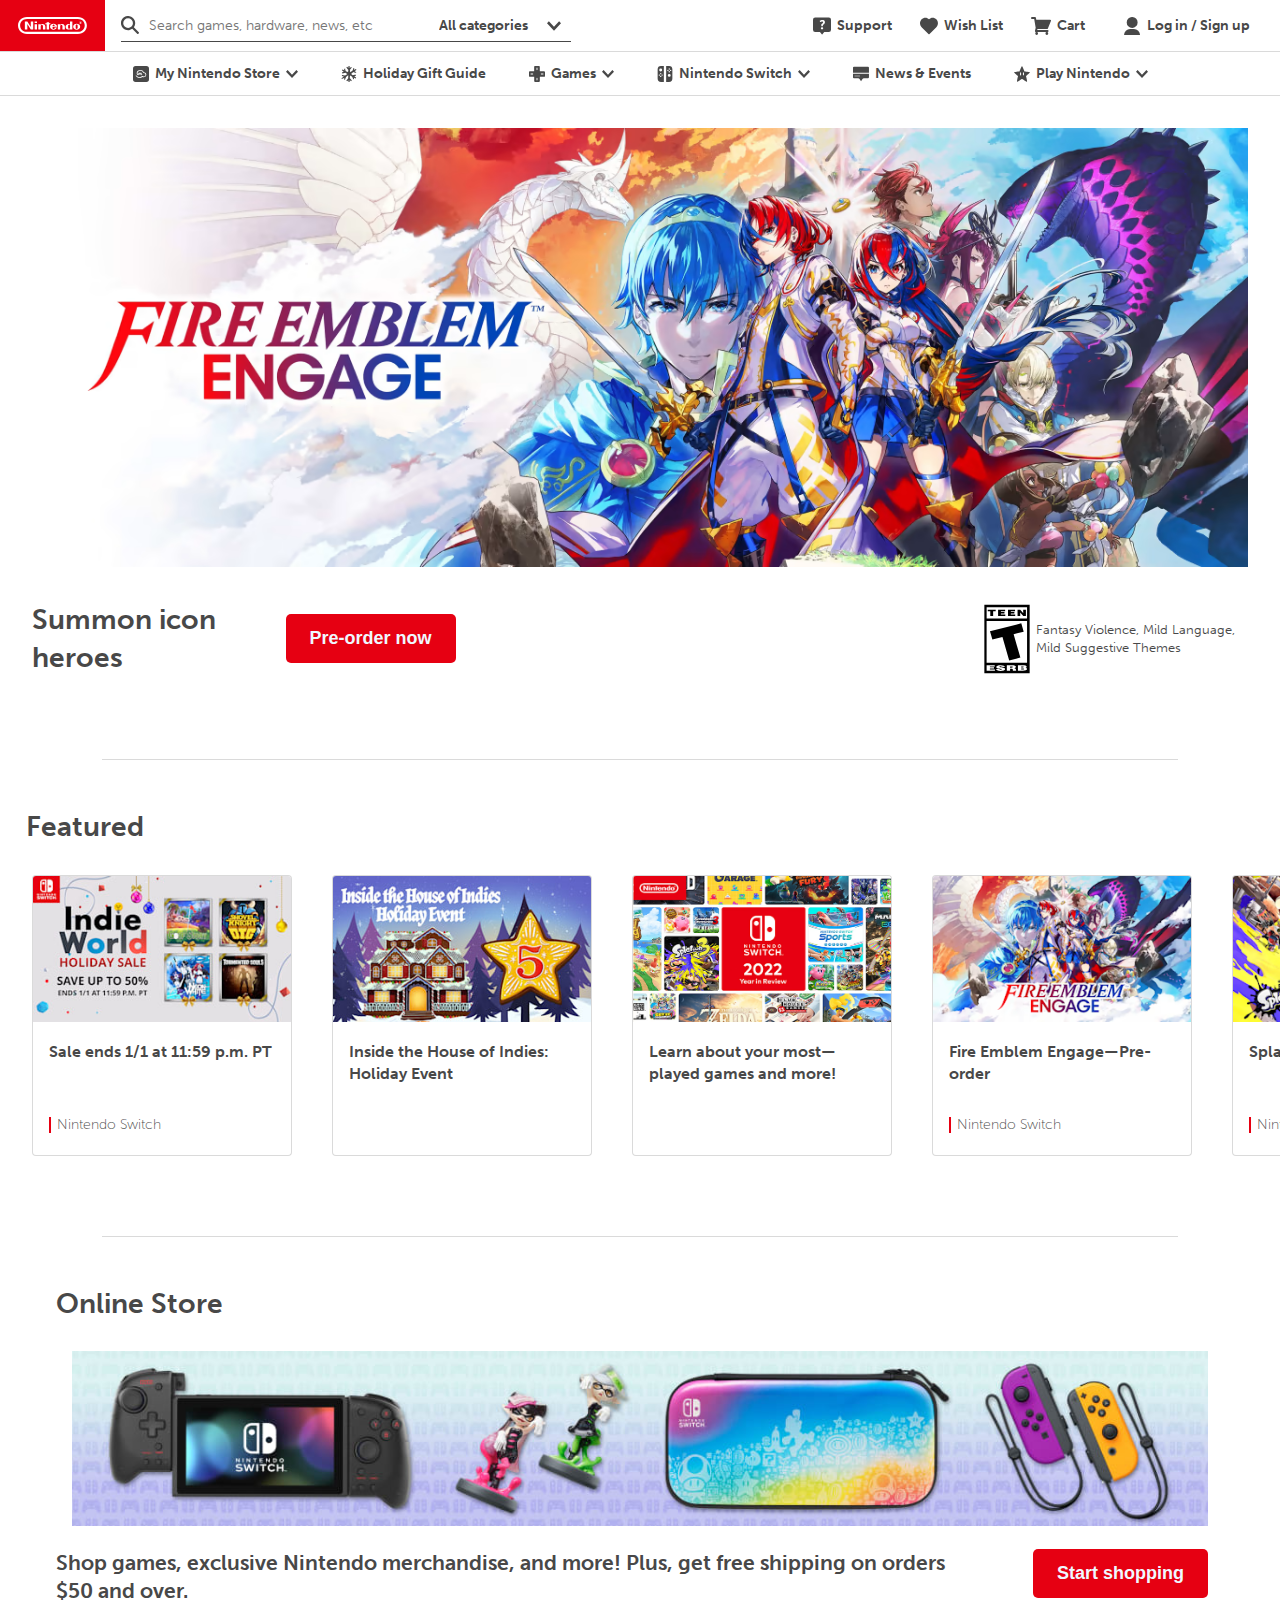
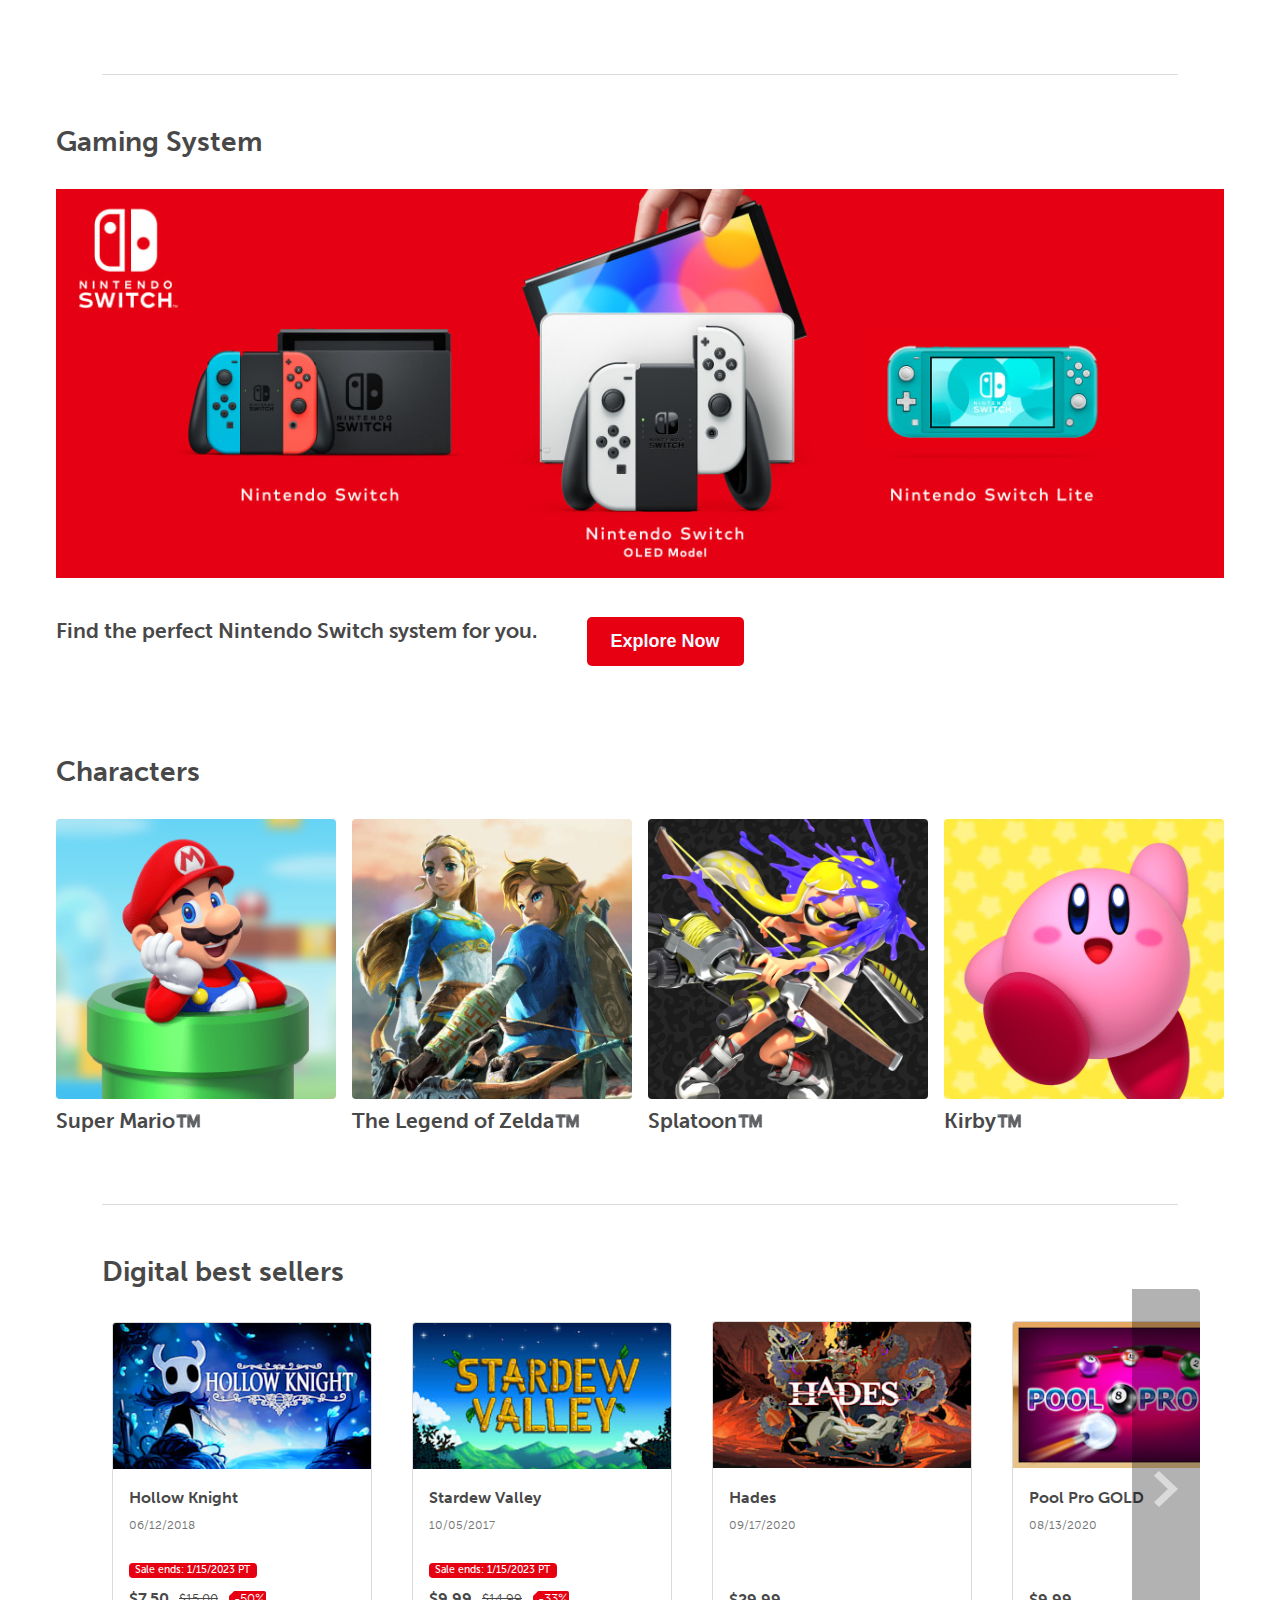
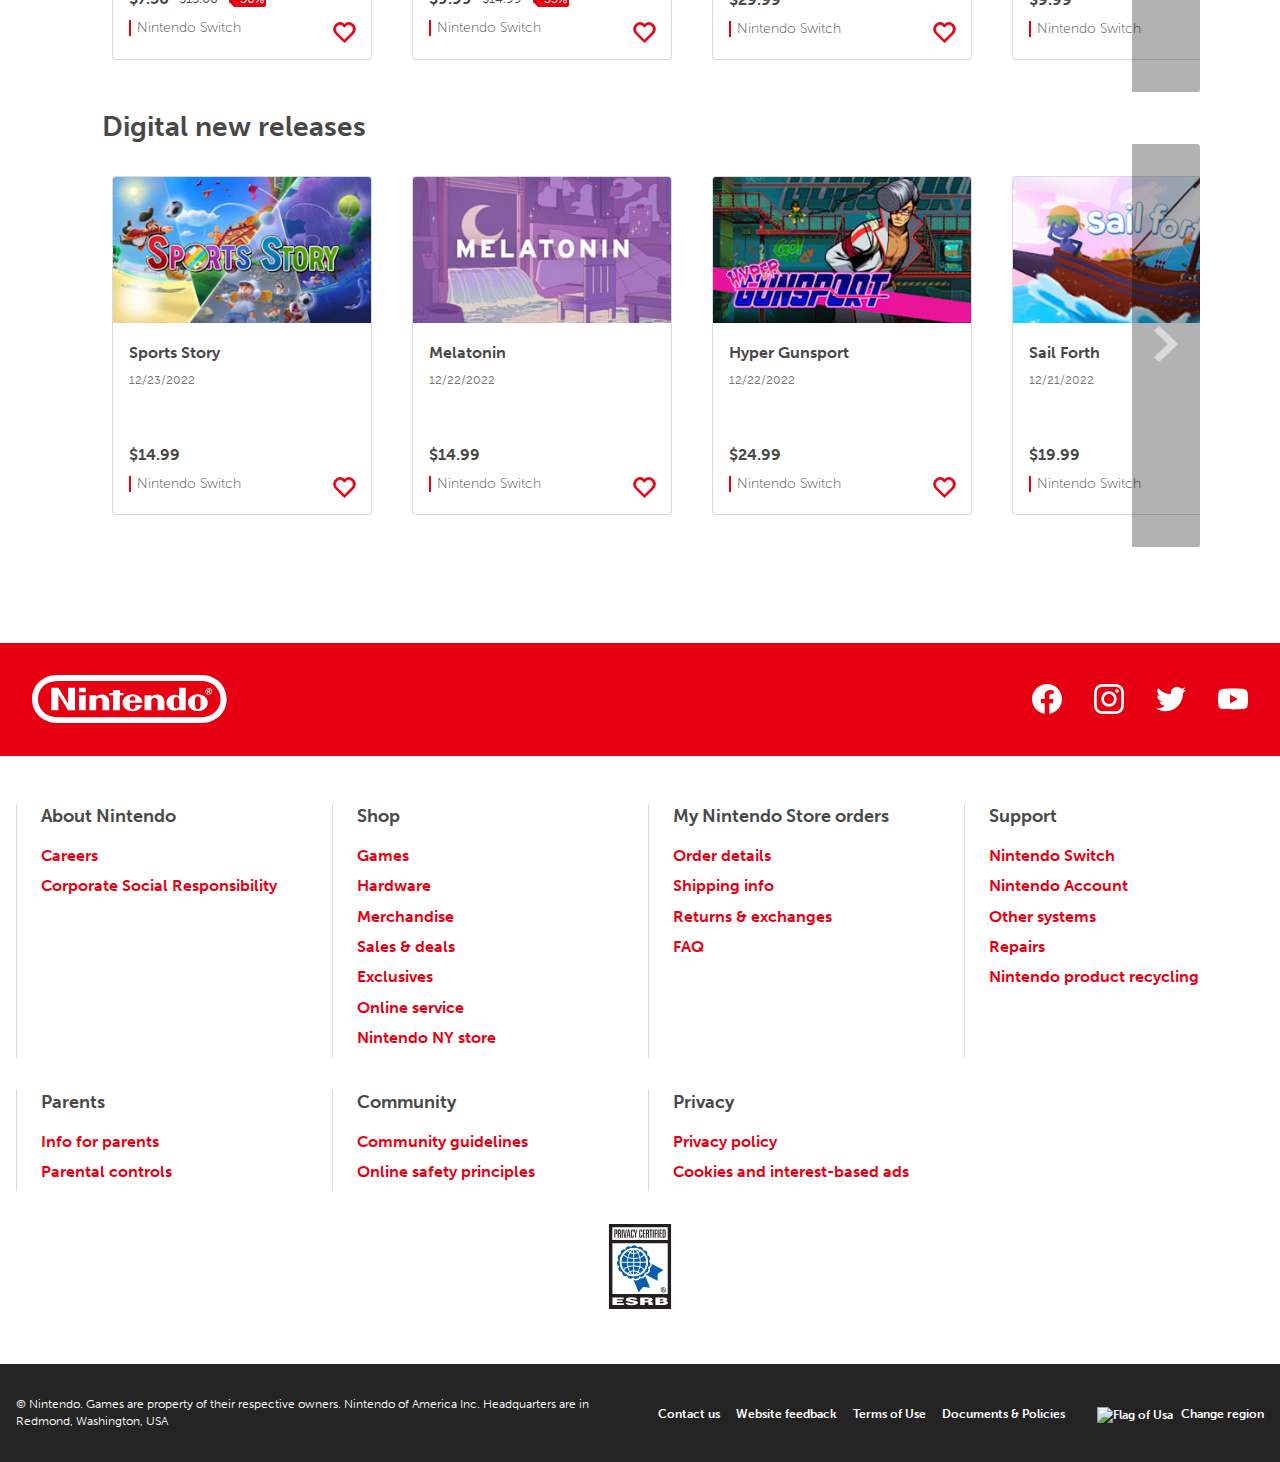
==== commit a067b910: "Merge pull request #29 from AndreaPossidente/21-feat-linkbar" ====
--- a/index.html
+++ b/index.html
@@ -1,2585 +1,4132 @@
 <!DOCTYPE html>
 <html lang="it">
-
-<head>
-  <meta charset="UTF-8" />
-  <meta http-equiv="X-UA-Compatible" content="IE=edge" />
-  <meta name="viewport" content="width=device-width, initial-scale=1.0" />
-  <link rel="icon" sizes="16x16" href="assets/img/favicon-16x16.png" />
-  <link rel="icon" sizes="32x32" href="assets/img/favicon-32x32.png" />
-  <title>Nintendo Official Site: Consoles, Games, News, and More</title>
-  <link rel="stylesheet" href="assets/css/common.css" />
-  <link rel="stylesheet" href="assets/css/index.css" />
-</head>
-
-<body>
-  <header>
-    <div id="topbar">
-      <!-- top bar -->
-      <div class="topbar-left">
-        <div class="topbar-left-logo">
-          <img src="assets/icons/topbar/logo-nintendo.svg" />
+  <head>
+    <meta charset="UTF-8" />
+    <meta http-equiv="X-UA-Compatible" content="IE=edge" />
+    <meta name="viewport" content="width=device-width, initial-scale=1.0" />
+    <link rel="icon" sizes="16x16" href="assets/img/favicon-16x16.png" />
+    <link rel="icon" sizes="32x32" href="assets/img/favicon-32x32.png" />
+    <title>Nintendo Official Site: Consoles, Games, News, and More</title>
+    <link rel="stylesheet" href="assets/css/common.css" />
+    <link rel="stylesheet" href="assets/css/index.css" />
+  </head>
+
+  <body>
+    <header>
+      <div id="topbar">
+        <!-- top bar -->
+        <div class="topbar-left">
+          <div class="topbar-left-logo">
+            <img src="assets/icons/topbar/logo-nintendo.svg" />
+          </div>
+          <form action="#">
+            <input
+              type="search"
+              name="search"
+              id="search"
+              placeholder="Search games, hardware, news, etc"
+            />
+            <div class="topbar-category">
+              <select>
+                <option>All categories</option>
+                <option>Games</option>
+                <option>Hardware</option>
+                <option>Merchandise</option>
+                <option>News &amp; Events</option>
+                <option>Support</option>
+              </select>
+              <svg
+                xmlns="http://www.w3.org/2000/svg"
+                viewBox="0 0 32 32"
+                class="SearchBarSelectstyles__DropdownIndicatorReplacement-sc-unqtte-4 edUgEl"
+                width="14"
+                role="presentation"
+                alt=""
+                data-testid="ChevronDownIcon"
+                size="14"
+                color="currentColor"
+              >
+                <path
+                  fill-rule="evenodd"
+                  clip-rule="evenodd"
+                  fill="currentColor"
+                  d="M27.7 5.3L32 9.8 16 26.7 0 9.8l4.3-4.5L16 17.7z"
+                ></path>
+              </svg>
+            </div>
+          </form>
         </div>
-        <form action="#">
-          <input type="search" name="search" id="search" placeholder="Search games, hardware, news, etc" />
-          <div class="topbar-category">
-            <select>
-              <option>All categories</option>
-              <option>Games</option>
-              <option>Hardware</option>
-              <option>Merchandise</option>
-              <option>News &amp; Events</option>
-              <option>Support</option>
-            </select>
-            <svg xmlns="http://www.w3.org/2000/svg" viewBox="0 0 32 32"
-              class="SearchBarSelectstyles__DropdownIndicatorReplacement-sc-unqtte-4 edUgEl" width="14"
-              role="presentation" alt="" data-testid="ChevronDownIcon" size="14" color="currentColor">
-              <path fill-rule="evenodd" clip-rule="evenodd" fill="currentColor"
-                d="M27.7 5.3L32 9.8 16 26.7 0 9.8l4.3-4.5L16 17.7z"></path>
+        <div class="topbar-right">
+          <ul class="topbar-right-list">
+            <li class="topbar-right-list-item">
+              <a href="#">
+                <svg
+                  xmlns="http://www.w3.org/2000/svg"
+                  viewBox="0 0 32 32"
+                  width="18"
+                  role="presentation"
+                  alt=""
+                  data-testid="SupportIcon"
+                  size="18"
+                  color="currentColor"
+                >
+                  <path
+                    d="M28.126.862H3.876A3.904 3.904 0 0 0 0 4.757v17.838a3.905 3.905 0 0 0 3.875 3.896h8.375c.125 0 .125 0 .125.125l3.626 4.397a.122.122 0 0 0 .125.125c.125 0 .125 0 .25-.125L20 26.616a.122.122 0 0 1 .124-.125h8.001A3.904 3.904 0 0 0 32 22.595V4.757A3.903 3.903 0 0 0 28.126.862zM17.954 20.91a2.018 2.018 0 0 1-.438.64 2.062 2.062 0 0 1-1.446.58 2.092 2.092 0 0 1-.802-.154 1.944 1.944 0 0 1-.652-.43 1.98 1.98 0 0 1-.427-.642 2.119 2.119 0 0 1-.001-1.59 1.97 1.97 0 0 1 .43-.65 2.055 2.055 0 0 1 .643-.432 2.078 2.078 0 0 1 1.613 0 2.152 2.152 0 0 1 .64.428l.002.001a2.045 2.045 0 0 1 .438 2.25zm2.964-10.055a4.505 4.505 0 0 1-.662 1.159 5.04 5.04 0 0 1-.861.844l-.822.622a6.01 6.01 0 0 0-.626.538.766.766 0 0 0-.231.426l-.303 1.923h-2.517l-.222-2.13a1.824 1.824 0 0 1 .193-1.127 3.152 3.152 0 0 1 .648-.812 7.965 7.965 0 0 1 .838-.658 6.94 6.94 0 0 0 .782-.626 3.116 3.116 0 0 0 .574-.716 1.726 1.726 0 0 0 .208-.873 1.287 1.287 0 0 0-.112-.55 1.213 1.213 0 0 0-.318-.414 1.482 1.482 0 0 0-.506-.275 2.946 2.946 0 0 0-1.628.018 3.595 3.595 0 0 0-.666.277 8.824 8.824 0 0 0-.49.294.966.966 0 0 1-1.483-.33l-.872-1.378.24-.212a8 8 0 0 1 .86-.657 6.234 6.234 0 0 1 1.023-.55 6.4 6.4 0 0 1 1.192-.37 6.63 6.63 0 0 1 3.248.15 4.301 4.301 0 0 1 1.475.826 3.736 3.736 0 0 1 .966 1.314 4.161 4.161 0 0 1 .34 1.703 4.304 4.304 0 0 1-.268 1.584z"
+                    fill="currentColor"
+                    fill-rule="evenodd"
+                  ></path>
+                </svg>
+                Support</a
+              >
+            </li>
+            <li class="topbar-right-list-item">
+              <a href="#">
+                <svg
+                  xmlns="http://www.w3.org/2000/svg"
+                  viewBox="0 0 32 32"
+                  width="18"
+                  role="presentation"
+                  alt=""
+                  data-testid="HeartIcon"
+                  size="18"
+                  color="currentColor"
+                >
+                  <path
+                    d="M22.3 1.3c-2.3 0-4.5 1-6.3 2.8-1.7-1.8-3.9-2.8-6.3-2.8C4.4 1.3 0 5.7 0 11.2c0 2.6 1.2 5.1 3.3 7.3L15 30.2c.3.3.6.4 1 .4.3 0 .7-.1 1-.4l11.6-11.6c1.5-1.8 3.3-4.3 3.3-7.5.1-5.4-4.3-9.8-9.6-9.8z"
+                    fill-rule="evenodd"
+                    clip-rule="evenodd"
+                    fill="currentColor"
+                  ></path>
+                </svg>
+                Wish List</a
+              >
+            </li>
+            <li class="topbar-right-list-item">
+              <a href="#">
+                <svg
+                  data-name="Shopping cart"
+                  xmlns="http://www.w3.org/2000/svg"
+                  viewBox="0 0 32 32"
+                  width="20"
+                  role="presentation"
+                  alt=""
+                  data-testid="ShoppingCartIcon"
+                  size="20"
+                  color="currentColor"
+                >
+                  <path
+                    fill="currentColor"
+                    d="M23.12 28.073a2.248 2.248 0 1 0 2.25-2.326h-.005a2.288 2.288 0 0 0-2.245 2.326zm2.397-7.29a1.728 1.728 0 0 0 1.498-.982l4.844-11.686a1.544 1.544 0 0 0-.15-1.551 1.593 1.593 0 0 0-1.349-.673H8.44l-.55-2.895A1.494 1.494 0 0 0 6.393 1.6H1.598A1.606 1.606 0 0 0 0 3.255a1.548 1.548 0 0 0 1.598 1.654h3.496L7.49 18.973l-1.098 4.706a1.67 1.67 0 0 0 .25 1.395 1.529 1.529 0 0 0 1.198.673h18.675a1.656 1.656 0 0 0 0-3.31H9.937l.4-1.654zm-18.726 7.29a2.248 2.248 0 1 0 2.25-2.326h-.005a2.288 2.288 0 0 0-2.245 2.326z"
+                  ></path>
+                </svg>
+                Cart</a
+              >
+            </li>
+            <li class="topbar-right-list-item">
+              <a class="show-login" href="#"
+                ><svg
+                  xmlns="http://www.w3.org/2000/svg"
+                  viewBox="0 0 32 32"
+                  width="18"
+                  role="presentation"
+                  alt=""
+                  data-testid="UserIcon"
+                  size="18"
+                  color="currentColor"
+                >
+                  <path
+                    d="M16.22 19.41A9.71 9.71 0 1 1 26 9.7a9.74 9.74 0 0 1-9.8 9.71M1.84 32a10.88 10.88 0 0 1 10.94-10.74h6.57A10.88 10.88 0 0 1 30.29 32H1.84"
+                    fill="currentColor"
+                  ></path>
+                </svg>
+                Log in / Sign up</a
+              >
+              <div class="display-opacity"></div>
+              <div class="modal-login-container">
+                <div class="modal-login-title">
+                  <h4>Log in / Sign up</h4>
+                </div>
+                <div class="modal-login-card">
+                  <img
+                    src="./assets/img/unauthd-asset.png"
+                    alt=""
+                    width="80%"
+                  />
+                  <div class="modal-login-card-description">
+                    <h4 class="modal-login-card-subtitle">
+                      With a free account you can
+                    </h4>
+                    <ul class="modal-login-list">
+                      <li>
+                        <h5>Shop online</h5>
+                      </li>
+                      <li>
+                        <h5>Earn My Nintendo points</h5>
+                      </li>
+                      <li>
+                        <h5>Save a Wish List</h5>
+                      </li>
+                    </ul>
+                  </div>
+                </div>
+                <div class="modal-login-buttons-container">
+                  <button class="button-simple-red">Log in</button>
+                  <button class="button-simple-noborder">Sign up</button>
+                </div>
+                <div class="modal-login-links">
+                  <div class="modal-login-link">
+                    <div class="modal-login-icon">
+                      <svg
+                        viewBox="0 0 32 32"
+                        xmlns="http://www.w3.org/2000/svg"
+                        width="16"
+                        role="presentation"
+                        alt=""
+                        data-testid="ReceiptIcon"
+                        size="18"
+                        color="currentColor"
+                      >
+                        <path
+                          d="M26 1.6L24 0l-2 1.6L20 0l-2 1.6L16 0l-2 1.6L12 0l-2 1.6L8 0 6 1.6 4 0v30.4L6 32l2-1.6 2 1.6 2-1.6 2 1.6 2-1.6 2 1.6 2-1.6 2 1.6 2-1.6 2 1.6 2-1.6V0l-2 1.6zM8 6h8v2H8V6zm16 20H8v-2h16v2zm0-4H8v-2h16v2zm0-4H8v-2h16v2zm0-4H8v-2h16v2z"
+                          fill="currentColor"
+                        ></path>
+                      </svg>
+                    </div>
+                    <a href="#">Order status</a>
+                  </div>
+
+                  <div class="modal-login-link">
+                    <div class="modal-login-icon">
+                      <svg
+                        viewBox="0 0 32 32"
+                        xmlns="http://www.w3.org/2000/svg"
+                        width="16"
+                        role="presentation"
+                        alt=""
+                        data-testid="MyNintendoTileIcon"
+                        size="18"
+                        color="currentColor"
+                      >
+                        <path
+                          d="M26.667 0H5.333A5.333 5.333 0 0 0 0 5.333v21.334A5.333 5.333 0 0 0 5.333 32h21.334A5.333 5.333 0 0 0 32 26.667V5.333A5.333 5.333 0 0 0 26.667 0zm-5.105 22.423a5.212 5.212 0 0 1-2.37-.602 10.482 10.482 0 0 1-13.67-1.608.803.803 0 0 1 1.228-1.036 8.866 8.866 0 0 0 11.914 1.04.803.803 0 0 1 .986-.005 3.461 3.461 0 0 0 5.41-2.888 3.495 3.495 0 0 0-3.39-3.416c-.016 0-.036 0-.063-.002a.962.962 0 0 0-.12.003.806.806 0 0 1-.778-.455 6.54 6.54 0 0 0-5.992-3.848c-2.82 0-5.738 1.802-5.738 4.819-.003.818.35 1.596.969 2.132l1.688-3.147a.803.803 0 0 1 1.423.015l.982 1.926.983-1.926a.8.8 0 0 1 .71-.438c.3 0 .574.164.716.428l2.076 3.933a.8.8 0 0 1-.03.804.802.802 0 0 1-1.391-.054l-1.353-2.564-.995 1.95a.803.803 0 0 1-1.431-.001l-1-1.96-1.384 2.58a.805.805 0 0 1-1.046.349 4.563 4.563 0 0 1-2.524-4.027C7.372 10.403 11.107 8 14.717 8a8.081 8.081 0 0 1 7.209 4.308 5.063 5.063 0 0 1-.363 10.115z"
+                          fill="currentColor"
+                          fill-rule="evenodd"
+                        ></path>
+                      </svg>
+                    </div>
+                    <a href="#">My Nintendo</a>
+                    <div class="modal-login-outicon">
+                      <svg
+                        xmlns="http://www.w3.org/2000/svg"
+                        viewBox="0 0 32 32"
+                        width="12"
+                        role="presentation"
+                        alt=""
+                        data-testid="OffsiteIcon"
+                        size="14"
+                        color="currentColor"
+                      >
+                        <path
+                          d="M12.7 5.3v4H4V28h17.3v-8.7h4v10c0 1.5-1.2 2.7-2.7 2.7h-20C1.2 32 0 30.8 0 29.3V8c0-1.5 1.2-2.7 2.7-2.7h10zM32 0v16h-4V6.8L15.1 19.9 12.2 17l13-13H16V0h16z"
+                          fill-rule="evenodd"
+                          clip-rule="evenodd"
+                          fill="currentColor"
+                        ></path>
+                      </svg>
+                    </div>
+                  </div>
+
+                  <div class="modal-login-link">
+                    <div class="modal-login-icon">
+                      <svg
+                        viewBox="0 0 32 32"
+                        xmlns="http://www.w3.org/2000/svg"
+                        width="18"
+                        role="presentation"
+                        alt=""
+                        data-testid="GiftIcon"
+                        size="16"
+                        color="currentColor"
+                      >
+                        <g fill="currentColor">
+                          <path
+                            d="M12.151 13.21c.204 0 .406-.035.599-.1.73-.171 1.2-.882 1.073-1.621a1.25 1.25 0 0 0-1.236-.739c-.203 0-.406.035-.598.1a1.417 1.417 0 0 0-1.073 1.621c.214.483.709.779 1.235.739zm-4.561 0a1.247 1.247 0 0 0 1.235-.739 1.414 1.414 0 0 0-1.073-1.62 1.84 1.84 0 0 0-.598-.1 1.247 1.247 0 0 0-1.235.738 1.415 1.415 0 0 0 1.073 1.62c.192.066.394.1.598.1z"
+                          ></path>
+                          <path
+                            d="M0 8.533v4.8h4.897c-.5-.664-.65-1.53-.4-2.324A2.724 2.724 0 0 1 7.154 9.25 3.257 3.257 0 0 1 9 9.817V5.333H3.2a3.197 3.197 0 0 0-3.2 3.2zm28.8-3.2H11v4.318a3.336 3.336 0 0 1 1.587-.401 2.724 2.724 0 0 1 2.657 1.76c.25.793.1 1.659-.4 2.323H32v-4.8a3.2 3.2 0 0 0-3.2-3.2zM14.52 16.908a.75.75 0 1 1-.91 1.192L11 16.106v10.56h17.8a3.196 3.196 0 0 0 3.2-3.199v-8.134H12.46l2.06 1.575zm-8.843 1.346a.749.749 0 0 1-.456-1.346l2.061-1.575H0v8.134a3.2 3.2 0 0 0 3.2 3.2H9V15.908L6.131 18.1c-.13.1-.29.154-.454.154z"
+                          ></path>
+                        </g>
+                      </svg>
+                    </div>
+                    <a href="#">Redeem code</a>
+                    <div class="modal-login-outicon">
+                      <svg
+                        xmlns="http://www.w3.org/2000/svg"
+                        viewBox="0 0 32 32"
+                        width="12"
+                        role="presentation"
+                        alt=""
+                        data-testid="OffsiteIcon"
+                        size="14"
+                        color="currentColor"
+                      >
+                        <path
+                          d="M12.7 5.3v4H4V28h17.3v-8.7h4v10c0 1.5-1.2 2.7-2.7 2.7h-20C1.2 32 0 30.8 0 29.3V8c0-1.5 1.2-2.7 2.7-2.7h10zM32 0v16h-4V6.8L15.1 19.9 12.2 17l13-13H16V0h16z"
+                          fill-rule="evenodd"
+                          clip-rule="evenodd"
+                          fill="currentColor"
+                        ></path>
+                      </svg>
+                    </div>
+                  </div>
+
+                  <div class="modal-login-link">
+                    <div class="modal-login-icon">
+                      <svg
+                        xmlns="http://www.w3.org/2000/svg"
+                        viewBox="0 0 32 32"
+                        width="16"
+                        role="presentation"
+                        alt=""
+                        data-testid="GearIcon"
+                        size="18"
+                        color="currentColor"
+                      >
+                        <path
+                          d="M30.6 13.1h-2.4c-.3-1.4-.8-2.6-1.5-3.8l1.7-1.7c.5-.5.5-1.4 0-1.9l-2.1-2.1c-.5-.5-1.4-.5-1.9 0l-1.7 1.7c-1.2-.7-2.4-1.3-3.8-1.5V1.4c0-.7-.6-1.4-1.4-1.4h-3c-.7 0-1.4.6-1.4 1.4v2.4c-1.4.4-2.6.8-3.8 1.5L7.6 3.6c-.5-.5-1.4-.5-1.9 0L3.6 5.7c-.6.5-.6 1.4 0 1.9l1.7 1.7c-.7 1.2-1.3 2.4-1.5 3.8H1.3c-.7 0-1.4.6-1.4 1.4v3c0 .7.6 1.4 1.4 1.4h2.4c.3 1.4.8 2.6 1.5 3.8l-1.7 1.7c-.5.5-.5 1.4 0 1.9l2.1 2.1c.6.5 1.4.5 2 0l1.7-1.7c1.2.7 2.4 1.3 3.8 1.5v2.5c0 .7.6 1.4 1.4 1.4h3c.7 0 1.4-.6 1.4-1.4v-2.4c1.4-.3 2.6-.8 3.8-1.5l1.7 1.7c.5.5 1.4.5 1.9 0l2.1-2.1c.5-.5.5-1.4 0-1.9l-1.7-1.7c.7-1.2 1.3-2.4 1.5-3.8h2.4c.7 0 1.4-.6 1.4-1.4v-3c.1-.9-.6-1.5-1.4-1.5zM16 21.6c-3.1 0-5.6-2.5-5.6-5.6 0-3.1 2.5-5.6 5.6-5.6 3.1 0 5.6 2.5 5.6 5.6-.1 3.1-2.6 5.6-5.6 5.6z"
+                          fill-rule="evenodd"
+                          clip-rule="evenodd"
+                          fill="currentColor"
+                        ></path>
+                      </svg>
+                    </div>
+                    <a href="#">Account settings</a>
+                    <div class="modal-login-outicon">
+                      <svg
+                        xmlns="http://www.w3.org/2000/svg"
+                        viewBox="0 0 32 32"
+                        width="12"
+                        role="presentation"
+                        alt=""
+                        data-testid="OffsiteIcon"
+                        size="14"
+                        color="currentColor"
+                      >
+                        <path
+                          d="M12.7 5.3v4H4V28h17.3v-8.7h4v10c0 1.5-1.2 2.7-2.7 2.7h-20C1.2 32 0 30.8 0 29.3V8c0-1.5 1.2-2.7 2.7-2.7h10zM32 0v16h-4V6.8L15.1 19.9 12.2 17l13-13H16V0h16z"
+                          fill-rule="evenodd"
+                          clip-rule="evenodd"
+                          fill="currentColor"
+                        ></path>
+                      </svg>
+                    </div>
+                  </div>
+                </div>
+              </div>
+            </li>
+          </ul>
+        </div>
+      </div>
+      <nav id="nav">
+        <!-- navbar -->
+        <ul>
+          <li>
+            <a href="#">
+              <img src="assets/icons/nav/my-nintendo-store.svg" />
+              My Nintendo Store
+              <img src="assets/icons/nav/caret.svg" />
+            </a>
+            <div class="subnav">
+              <div class="subnav-wrapper">
+                <div class="subnav-header-red">
+                  <a class="subnav-btn-close-light" href="#">
+                    <img
+                      src="assets/icons/nav/close-button.svg"
+                      alt="Close menu"
+                    />
+                  </a>
+                  <a href="#">
+                    <img src="assets/icons/nav/store-logo.svg" />
+                  </a>
+                </div>
+                <div class="subnav-header-red-waves"></div>
+                <div class="subnav-content">
+                  <div class="subnav-content-group">
+                    <a class="subnav-content-group-heading">
+                      <img src="assets/icons/nav/games.svg" />Games
+                    </a>
+                    <a class="subnav-content-group-item">
+                      Nintendo Switch games
+                    </a>
+                    <a class="subnav-content-group-item">New releases</a>
+                    <a class="subnav-content-group-item"> Sales &amp; deals </a>
+                  </div>
+
+                  <div class="subnav-content-group">
+                    <a class="subnav-content-group-heading">
+                      <img
+                        src="assets/icons/nav/hardware.svg"
+                        alt="Hardware"
+                      />Hardware
+                    </a>
+                    <a class="subnav-content-group-item">
+                      Nintendo Switch systems
+                    </a>
+                    <a class="subnav-content-group-item">Cases &amp; more</a>
+                    <a class="subnav-content-group-item"
+                      >Joy-Con &amp; controllers</a
+                    >
+                    <a class="subnav-content-group-item">Replacement parts</a>
+                  </div>
+
+                  <div class="subnav-content-group">
+                    <a class="subnav-content-group-heading">
+                      <img
+                        src="assets/icons/nav/merchandise.svg"
+                        alt="Merchandise"
+                      />Merchandise
+                    </a>
+                    <a class="subnav-content-group-item">
+                      Apparel &amp; accessories
+                    </a>
+                    <a class="subnav-content-group-item">Home &amp; office</a>
+                    <a class="subnav-content-group-item">Plush</a>
+                    <a class="subnav-content-group-item">Toys</a>
+                  </div>
+
+                  <div class="subnav-content-group">
+                    <a class="subnav-content-group-heading">
+                      <img
+                        src="assets/icons/nav/store-exclusives.svg"
+                        alt="Store exclusives"
+                      />Store exclusives
+                    </a>
+                    <a class="subnav-content-group-item">
+                      Exclusive products
+                    </a>
+                    <a class="subnav-content-group-item">My Nintendo rewards</a>
+                    <a class="subnav-content-group-item"
+                      >Nintendo Switch Online offers</a
+                    >
+                  </div>
+
+                  <div class="subnav-content-group">
+                    <a class="subnav-content-group-heading">
+                      <img
+                        src="assets/icons/nav/characters.svg"
+                        alt="Characters"
+                      />Characters
+                    </a>
+                    <a class="subnav-content-group-item">Animal Crossing</a>
+                    <a class="subnav-content-group-item">Splatoon</a>
+                    <a class="subnav-content-group-item">Mario</a>
+                    <a class="subnav-content-group-item">The Legend of Zelda</a>
+                  </div>
+
+                  <div class="subnav-content-group">
+                    <a class="subnav-content-group-heading">
+                      <img
+                        src="assets/icons/nav/sales-and-deals.svg"
+                        alt="Sales and deals"
+                      />Sales & deals
+                    </a>
+                    <a class="subnav-content-group-heading">
+                      <img
+                        src="assets/icons/nav/holiday-gift-guide.svg"
+                        alt="Holiday Gift Guide"
+                      />Holiday Gift Guide
+                    </a>
+                  </div>
+                </div>
+                <a href="#">
+                  <button class="button-outlined">Shop all</button>
+                </a>
+              </div>
+            </div>
+          </li>
+          <li>
+            <a href="#">
+              <img src="assets/icons/nav/holiday-gift-guide.svg" />
+              Holiday Gift Guide
+            </a>
+          </li>
+          <li>
+            <a href="#">
+              <img src="assets/icons/nav/games.svg" />
+              Games
+              <img src="assets/icons/nav/caret.svg" />
+            </a>
+            <div class="subnav">
+              <div class="subnav-wrapper">
+                <div class="subnav-header">
+                  <a class="subnav-btn-close" href="#">
+                    <img
+                      src="assets/icons/nav/close-button.svg"
+                      alt="Close menu"
+                    />
+                  </a>
+                </div>
+                <div class="subnav-content">
+                  <a class="subnav-content-tile" href="#">
+                    <div class="subnav-content-tile-icon">
+                      <img src="assets/icons/nav/nintendo-switch.svg" />
+                    </div>
+                    <span class="subnav-content-tile-label"
+                      >Nintendo Switch games</span
+                    >
+                  </a>
+                  <a class="subnav-content-tile" href="#">
+                    <div class="subnav-content-tile-icon">
+                      <img src="assets/icons/nav/new-releases.svg" />
+                    </div>
+                    <span class="subnav-content-tile-label">New releases</span>
+                  </a>
+                  <a class="subnav-content-tile" href="#">
+                    <div class="subnav-content-tile-icon">
+                      <img src="assets/icons/nav/coming-soon.svg" />
+                    </div>
+                    <span class="subnav-content-tile-label">Coming soon</span>
+                  </a>
+                  <a class="subnav-content-tile" href="#">
+                    <div class="subnav-content-tile-icon">
+                      <img src="assets/icons/nav/games.svg" />
+                    </div>
+                    <span class="subnav-content-tile-label">Shop games</span>
+                  </a>
+                </div>
+              </div>
+            </div>
+          </li>
+          <li>
+            <a href="#">
+              <img src="assets/icons/nav/nintendo-switch.svg" />
+              Nintendo Switch
+              <img src="assets/icons/nav/caret.svg" />
+            </a>
+            <div class="subnav">
+              <div class="subnav-wrapper">
+                <div class="subnav-header">
+                  <a class="subnav-btn-close" href="#">
+                    <img
+                      src="assets/icons/nav/close-button.svg"
+                      alt="Close menu"
+                    />
+                  </a>
+                </div>
+                <div class="subnav-content">
+                  <a class="subnav-content-tile" href="#">
+                    <div class="subnav-content-tile-image">
+                      <img src="assets/img/nav/lineup.avif" />
+                    </div>
+                    <span class="subnav-content-tile-label"
+                      >Nintendo Switch lineup</span
+                    >
+                  </a>
+                  <a class="subnav-content-tile" href="#">
+                    <div class="subnav-content-tile-icon">
+                      <img src="assets/icons/nav/compare-systems.svg" />
+                    </div>
+                    <span class="subnav-content-tile-label"
+                      >Compare systems</span
+                    >
+                  </a>
+                  <a class="subnav-content-tile" href="#">
+                    <div class="subnav-content-tile-icon">
+                      <img src="assets/icons/nav/online-service.svg" />
+                    </div>
+                    <span class="subnav-content-tile-label"
+                      >Online service</span
+                    >
+                  </a>
+                  <a class="subnav-content-tile" href="#">
+                    <div class="subnav-content-tile-image">
+                      <img src="assets/img/nav/procon.avif" />
+                    </div>
+                    <span class="subnav-content-tile-label">Accessories</span>
+                  </a>
+                  <a class="subnav-content-tile" href="#">
+                    <div class="subnav-content-tile-image">
+                      <img src="assets/img/nav/oled.avif" />
+                    </div>
+                    <span class="subnav-content-tile-label">Shop systems</span>
+                  </a>
+                </div>
+              </div>
+            </div>
+          </li>
+          <li>
+            <a href="#">
+              <img src="assets/icons/nav/news-and-events.svg" />
+              News &amp; Events
+            </a>
+          </li>
+          <li>
+            <a href="#">
+              <img src="assets/icons/nav/play-nintendo.svg" />
+              Play Nintendo
+              <img src="assets/icons/nav/caret.svg" />
+            </a>
+            <div class="subnav">
+              <div class="subnav-wrapper">
+                <div class="subnav-header">
+                  <a class="subnav-btn-close" href="#">
+                    <img
+                      src="assets/icons/nav/close-button.svg"
+                      alt="Close menu"
+                    />
+                  </a>
+                </div>
+                <div class="subnav-content">
+                  <a class="subnav-content-tile" href="#">
+                    <div class="subnav-content-tile-icon">
+                      <img src="assets/icons/nav/for-kids.svg" />
+                    </div>
+                    <span class="subnav-content-tile-label">For kids</span>
+                  </a>
+                  <a class="subnav-content-tile" href="#">
+                    <div class="subnav-content-tile-icon">
+                      <img src="assets/icons/nav/for-parents.svg" />
+                    </div>
+                    <span class="subnav-content-tile-label">For parents</span>
+                  </a>
+                </div>
+              </div>
+            </div>
+          </li>
+        </ul>
+        <div class="nav-overlay"></div>
+      </nav>
+      <nav class="container-list">
+        <div class="navbar-mobile-elements">
+          <button type="button" id="menu-button" class="mobile-navbar-button">
+            <img src="assets/img/svg7.svg" class="icon" />
+          </button>
+        </div>
+        <div class="navbar-mobile-elements">
+          <button type="button" class="mobile-navbar-button">
+            <a href="http://www.google.it" target="_blank">
+              <img src="assets/img/svg8.svg" class="icon" id="heart" />
+            </a>
+          </button>
+        </div>
+        <div class="center">
+          <button class="mobile-navbar-button">
+            <a href="http://www.google.it" target="_blank">
+              <img src="assets/img/svg9.svg" class="search-button" />
+            </a>
+          </button>
+        </div>
+        <div class="navbar-mobile-elements">
+          <button type="button" class="mobile-navbar-button">
+            <a href="http://www.google.it" target="_blank">
+              <img src="assets/img/svg10.svg" class="icon" id="cart" />
+            </a>
+          </button>
+        </div>
+        <div class="navbar-mobile-elements">
+          <button type="button" class="mobile-navbar-button">
+            <img src="assets/img/svg11.svg" class="icon" />
+          </button>
+        </div>
+      </nav>
+    </header>
+    <main class="container">
+      <section class="hero-container">
+        <div class="hero-background"></div>
+        <picture class="hero-picture">
+          <source
+            srcset="
+              assets/img/3600x1300_centerstage_desktop.avif 1x,
+              assets/img/3600x1300_centerstage_desktop.avif 2x
+            "
+            media="(min-width: 1024px)"
+            type="image/avif"
+            width="100%"
+          />
+          <source
+            srcset="
+              assets/img/2200x2000_centerstage_mobile.avif 1x,
+              assets/img/2200x2000_centerstage_mobile.avif 2x
+            "
+            media="(min-width: 1024px)"
+            type="image/avif"
+            width="100%"
+          />
+          <img
+            src="assets/img/2200x2000_centerstage_mobile.avif"
+            alt="hero image"
+            type="image/avif"
+            width="100%"
+          />
+        </picture>
+        <div class="hero-content">
+          <h1>Summon icon heroes</h1>
+          <button class="button-red">
+            <a class="link" href="http://www.google.it" target="a_blank"
+              >Pre-order now</a
+            >
+          </button>
+          <div class="hero-right">
+            <svg
+              xmlns="http://www.w3.org/2000/svg"
+              viewBox="0 0 39.68 59.53"
+              width="50"
+              height="70"
+            >
+              <defs>
+                <style>
+                  .cls-1 {
+                    fill: #fff;
+                  }
+                </style>
+              </defs>
+              <g id="Layer_2" data-name="Layer 2">
+                <g id="Layer_1-2" data-name="Layer 1">
+                  <path class="cls-1" d="M39.69 0H0v59.53h39.69V0z"></path>
+                  <path d="M39.11.64v58.25H.58V.64h38.53"></path>
+                  <path
+                    class="cls-1"
+                    d="M2.52 2.71H36.9v9.66H2.52zM2.5 14.47h34.4v35.51H2.5zm.01 42.32v-4.72h6.9v1.11H5.28v.67h3.5v1.1h-3.5v.74h4.29v1.1H2.51zm12.93-3.34a.52.52 0 00-.4-.32 2.53 2.53 0 00-.72-.09c-.61 0-.88.1-.88.28 0 .69 4.87.26 4.87 2 0 1.09-1.64 1.63-4 1.63s-3.7-.73-3.75-1.58h2.65a.69.69 0 00.46.37 2.52 2.52 0 00.79.12c.69 0 1.16-.12 1.16-.35 0-.71-4.88-.22-4.88-2 0-1 1.56-1.5 3.67-1.5 2.35 0 3.43.66 3.63 1.49zm7.02.67h1.09c.86 0 1.32-.13 1.32-.45s-.47-.49-1.11-.49h-1.3zm0 1v1.64h-2.77v-4.69h4c2.82 0 3.75.44 3.75 1.35 0 .55-.44 1-1.43 1.16.9.18 1.44.29 1.44 1.24 0 .61 0 .83.29.83v.14h-2.81a1.85 1.85 0 01-.14-.83c0-.61-.19-.81-1.48-.81zm9.45-1.94V54h1.16c.55 0 1-.15 1-.42s-.54-.37-1.13-.37zm0 1.64v.87h1.21c.69 0 1.21-.08 1.21-.43s-.65-.44-1.53-.44zm-2.77 2v-4.75h4c1.9 0 3.42.26 3.42 1.19 0 .49-.57.84-1.1 1 .91.13 1.4.57 1.4 1.08 0 1.05-1.44 1.42-3.64 1.42z"
+                  ></path>
+                  <path
+                    d="M5.37 23.09l26.61-6.64 2.05 7.1-8.55 2.13 5.73 19.92-9.51 2.38-5.74-19.93-8.55 2.13-2.04-7.09zM28.82 4.8h2.26l2.62 2.99-.09-1.25V4.8h2.31v5.47h-2.26l-2.62-2.98.04 1.29.05 1.69h-2.31V4.8zm-8.14 0h5.99v1.27h-3.58v.79h3.03v1.27h-3.03v.86h3.73v1.28h-6.14V4.8zm-8.42 0h5.99v1.27h-3.59v.79h3.04v1.27h-3.04v.86h3.73v1.28h-6.13V4.8zm-8.79 0h6.74v1.43H8.05v4.04H5.63V6.23H3.47V4.8z"
+                  ></path>
+                </g>
+              </g>
+            </svg>
+            <span class="hero-right-text"
+              >Fantasy Violence, Mild Language, Mild Suggestive Themes</span
+            >
+          </div>
+        </div>
+      </section>
+      <div class="section-divider">
+        <hr class="hr-divider" />
+      </div>
+
+      <!--featured-section-->
+      <section class="featured-slider-section-container">
+        <div class="featured-slider-title-container">
+          <h1 class="section-title">Featured</h1>
+        </div>
+        <div class="featured-slider-container">
+          <div class="featured-slider">
+            <div class="featured-card">
+              <section class="featured-card-image-container">
+                <img
+                  src="assets/img/Ncom_1920x1080_feature.png"
+                  alt="Nintendo switch preview"
+                  width="260px"
+                  height="146px"
+                />
+              </section>
+              <section class="featured-card-description-container">
+                <div class="featured-card-description">
+                  <h3 class="featured-card-text">
+                    Sale ends 1/1 at 11:59 p.m. PT
+                  </h3>
+                </div>
+                <div class="featured-card-console-grid">
+                  <div class="featured-card-console">
+                    <div class="vline-red"></div>
+                    <span class="console">Nintendo Switch</span>
+                  </div>
+                </div>
+              </section>
+            </div>
+
+            <div class="featured-card">
+              <section class="featured-card-image-container">
+                <img
+                  src="assets/img/Snack_NintendoHoliday2022_thumbnail_day5_no_Nintendo.png"
+                  alt="Nintendo switch preview"
+                  width="260px"
+                  height="146px"
+                />
+              </section>
+              <section class="featured-card-description-container">
+                <div class="featured-card-description">
+                  <h3 class="featured-card-text">
+                    Inside the House of Indies: Holiday Event
+                  </h3>
+                </div>
+                <div class="featured-card-console-grid"></div>
+              </section>
+            </div>
+
+            <div class="featured-card">
+              <section class="featured-card-image-container">
+                <img
+                  src="assets/img/680x383_YIR2022_EN.avif"
+                  alt="Nintendo switch preview"
+                  width="260px"
+                  height="146px"
+                />
+              </section>
+              <section class="featured-card-description-container">
+                <div class="featured-card-description">
+                  <h3 class="featured-card-text">
+                    Learn about your most—played games and more!
+                  </h3>
+                </div>
+                <div class="featured-card-console-grid"></div>
+              </section>
+            </div>
+
+            <div class="featured-card">
+              <section class="featured-card-image-container">
+                <img
+                  src="assets/img/fire_emblem.png"
+                  alt="Nintendo switch preview"
+                  width="260px"
+                  height="146px"
+                />
+              </section>
+              <section class="featured-card-description-container">
+                <div class="featured-card-description">
+                  <h3 class="featured-card-text">
+                    Fire Emblem Engage—Pre-order
+                  </h3>
+                </div>
+                <div class="featured-card-console-grid">
+                  <div class="featured-card-console">
+                    <div class="vline-red"></div>
+                    <span class="console">Nintendo Switch</span>
+                  </div>
+                </div>
+              </section>
+            </div>
+
+            <div class="featured-card">
+              <section class="featured-card-image-container">
+                <img
+                  src="assets/img/splat3_tga.avif"
+                  alt="Nintendo switch preview"
+                  width="260px"
+                  height="146px"
+                />
+              </section>
+              <section class="featured-card-description-container">
+                <div class="featured-card-description">
+                  <h3 class="featured-card-text">Splatoon 3—Available now</h3>
+                </div>
+                <div class="featured-card-console-grid">
+                  <div class="featured-card-console">
+                    <div class="vline-red"></div>
+                    <span class="console">Nintendo Switch</span>
+                  </div>
+                </div>
+              </section>
+            </div>
+
+            <div class="featured-card">
+              <section class="featured-card-image-container">
+                <img
+                  src="assets/img/1280x720_MK8DBCP_wave-3_hero.png"
+                  alt="Nintendo switch preview"
+                  width="260px"
+                  height="146px"
+                />
+              </section>
+              <section class="featured-card-description-container">
+                <div class="featured-card-description">
+                  <h3 class="featured-card-text">
+                    Mario Kart 8 Deluxe DLC Wave 3—Available now
+                  </h3>
+                </div>
+                <div class="featured-card-console-grid">
+                  <div class="featured-card-console">
+                    <div class="vline-red"></div>
+                    <span class="console">Nintendo Switch</span>
+                  </div>
+                </div>
+              </section>
+            </div>
+
+            <div class="featured-card">
+              <section class="featured-card-image-container">
+                <img
+                  src="assets/img/hero--vkvzmj.png"
+                  alt="Nintendo switch preview"
+                  width="260px"
+                  height="146px"
+                />
+              </section>
+              <section class="featured-card-description-container">
+                <div class="featured-card-description">
+                  <h3 class="featured-card-text">
+                    Mario+Rabbids Sparks of Hope—Available now
+                  </h3>
+                </div>
+                <div class="featured-card-console-grid">
+                  <div class="featured-card-console">
+                    <div class="vline-red"></div>
+                    <span class="console">Nintendo Switch</span>
+                  </div>
+                </div>
+              </section>
+            </div>
+
+            <div class="featured-card">
+              <section class="featured-card-image-container">
+                <img
+                  src="assets/img/bayo3_tga.png"
+                  alt="Nintendo switch preview"
+                  width="260px"
+                  height="146px"
+                />
+              </section>
+              <section class="featured-card-description-container">
+                <div class="featured-card-description">
+                  <h3 class="featured-card-text">Bayonetta 3—Available now</h3>
+                </div>
+                <div class="featured-card-console-grid">
+                  <div class="featured-card-console">
+                    <div class="vline-red"></div>
+                    <span class="console">Nintendo Switch</span>
+                  </div>
+                </div>
+              </section>
+            </div>
+
+            <div class="featured-card">
+              <section class="featured-card-image-container">
+                <img
+                  src="assets/img/hero--J9Zwu8.png"
+                  alt="Nintendo switch preview"
+                  width="260px"
+                  height="146px"
+                />
+              </section>
+              <section class="featured-card-description-container">
+                <div class="featured-card-description">
+                  <h3 class="featured-card-text">
+                    Crisis Core –Final Fantasy VII– Reunion
+                  </h3>
+                </div>
+                <div class="featured-card-console-grid">
+                  <div class="featured-card-console">
+                    <div class="vline-red"></div>
+                    <span class="console">Nintendo Switch</span>
+                  </div>
+                </div>
+              </section>
+            </div>
+
+            <div class="featured-card">
+              <section class="featured-card-image-container">
+                <img
+                  src="assets/img/hero--cTK09s.png"
+                  alt="Nintendo switch preview"
+                  width="260px"
+                  height="146px"
+                />
+              </section>
+              <section class="featured-card-description-container">
+                <div class="featured-card-description">
+                  <h3 class="featured-card-text">
+                    Fortnite—Chapter 4 Season 1
+                  </h3>
+                </div>
+                <div class="featured-card-console-grid">
+                  <div class="featured-card-console">
+                    <div class="vline-red"></div>
+                    <span class="console">Nintendo Switch</span>
+                  </div>
+                </div>
+              </section>
+            </div>
+
+            <div class="featured-card">
+              <section class="featured-card-image-container">
+                <img
+                  src="assets/img/hero--gr4d0t.png"
+                  alt="Nintendo switch preview"
+                  width="260px"
+                  height="146px"
+                />
+              </section>
+              <section class="featured-card-description-container">
+                <div class="featured-card-description">
+                  <h3 class="featured-card-text">
+                    Dragon Quest Treasures—Available now
+                  </h3>
+                </div>
+                <div class="featured-card-console-grid">
+                  <div class="featured-card-console">
+                    <div class="vline-red"></div>
+                    <span class="console">Nintendo Switch</span>
+                  </div>
+                </div>
+              </section>
+            </div>
+
+            <div class="featured-card">
+              <section class="featured-card-image-container">
+                <img
+                  src="assets/img/NINMERCH-1468-1920x1080-GridPromos-MarioFriends_v01.png"
+                  alt="Nintendo switch preview"
+                  width="260px"
+                  height="146px"
+                />
+              </section>
+              <section class="featured-card-description-container">
+                <div class="featured-card-description">
+                  <h3 class="featured-card-text">
+                    Check out games featuring Mario and friends!
+                  </h3>
+                </div>
+                <div class="featured-card-console-grid"></div>
+              </section>
+            </div>
+
+            <div class="featured-card">
+              <section class="featured-card-image-container">
+                <img
+                  src="assets/img/xenoblade.png"
+                  alt="Nintendo switch preview"
+                  width="260px"
+                  height="146px"
+                />
+              </section>
+              <section class="featured-card-description-container">
+                <div class="featured-card-description">
+                  <h3 class="featured-card-text">
+                    Xenoblade Chronicles 3—Available now
+                  </h3>
+                </div>
+                <div class="featured-card-console-grid">
+                  <div class="featured-card-console">
+                    <div class="vline-red"></div>
+                    <span class="console">Nintendo Switch</span>
+                  </div>
+                </div>
+              </section>
+            </div>
+
+            <div class="featured-card">
+              <section class="featured-card-image-container">
+                <img
+                  src="assets/img/2250x1266_MarioStrikers_update3_EN.png"
+                  alt="Nintendo switch preview"
+                  width="260px"
+                  height="146px"
+                />
+              </section>
+              <section class="featured-card-description-container">
+                <div class="featured-card-description">
+                  <h3 class="featured-card-text">Free demo available</h3>
+                </div>
+                <div class="featured-card-console-grid">
+                  <div class="featured-card-console">
+                    <div class="vline-red"></div>
+                    <span class="console">Nintendo Switch</span>
+                  </div>
+                </div>
+              </section>
+            </div>
+
+            <div class="featured-card">
+              <section class="featured-card-image-container">
+                <img
+                  src="assets/img/OW2_Season_2_Gingerbread_Bastion_Promo_NX_1920x1080_OW2_logo_only_1.png"
+                  alt="Nintendo switch preview"
+                  width="260px"
+                  height="146px"
+                />
+              </section>
+              <section class="featured-card-description-container">
+                <div class="featured-card-description">
+                  <h3 class="featured-card-text">
+                    Overwatch 2: Season 2—Free download
+                  </h3>
+                </div>
+                <div class="featured-card-console-grid">
+                  <div class="featured-card-console">
+                    <div class="vline-red"></div>
+                    <span class="console">Nintendo Switch</span>
+                  </div>
+                </div>
+              </section>
+            </div>
+
+            <div class="featured-card">
+              <section class="featured-card-image-container">
+                <img
+                  src="assets/img/image.png"
+                  alt="Nintendo switch preview"
+                  width="260px"
+                  height="146px"
+                />
+              </section>
+              <section class="featured-card-description-container">
+                <div class="featured-card-description">
+                  <h3 class="featured-card-text">
+                    Just Dance 2023 Edition—Available now
+                  </h3>
+                </div>
+                <div class="featured-card-console-grid">
+                  <div class="featured-card-console">
+                    <div class="vline-red"></div>
+                    <span class="console">Nintendo Switch</span>
+                  </div>
+                </div>
+              </section>
+            </div>
+
+            <div class="featured-card">
+              <section class="featured-card-image-container">
+                <img
+                  src="assets/img/FallGuys-yeetings.png"
+                  alt="Nintendo switch preview"
+                  width="260px"
+                  height="146px"
+                />
+              </section>
+              <section class="featured-card-description-container">
+                <div class="featured-card-description">
+                  <h3 class="featured-card-text">
+                    Fall Guys—Season’s Yeetings!
+                  </h3>
+                </div>
+                <div class="featured-card-console-grid">
+                  <div class="featured-card-console">
+                    <div class="vline-red"></div>
+                    <span class="console">Nintendo Switch</span>
+                  </div>
+                </div>
+              </section>
+            </div>
+
+            <div class="featured-card">
+              <section class="featured-card-image-container">
+                <img
+                  src="assets/img/1920x1080-NSO_EP_20222204.png"
+                  alt="Nintendo switch preview"
+                  width="260px"
+                  height="146px"
+                />
+              </section>
+              <section class="featured-card-description-container">
+                <div class="featured-card-description">
+                  <h3 class="featured-card-text">
+                    Nintendo Switch Online + Expansion Pack
+                  </h3>
+                </div>
+                <div class="featured-card-console-grid">
+                  <div class="featured-card-console">
+                    <div class="vline-red"></div>
+                    <span class="console">Nintendo Switch</span>
+                  </div>
+                </div>
+              </section>
+            </div>
+
+            <div class="featured-card">
+              <section class="featured-card-image-container">
+                <img
+                  src="assets/img/1216splatfest.png"
+                  alt="Nintendo switch preview"
+                  width="260px"
+                  height="146px"
+                />
+              </section>
+              <section class="featured-card-description-container">
+                <div class="featured-card-description">
+                  <h3 class="featured-card-text">
+                    Splatoon 3 Splatfest—Learn more
+                  </h3>
+                </div>
+                <div class="featured-card-console-grid">
+                  <div class="featured-card-console">
+                    <div class="vline-red"></div>
+                    <span class="console">Nintendo Switch</span>
+                  </div>
+                </div>
+              </section>
+            </div>
+          </div>
+
+          <div class="slider-controls">
+            <a class="pos" id="pos1"></a>
+            <a class="pos" id="pos2"></a>
+            <a class="pos" id="pos3"></a>
+            <a class="pos" id="pos4"></a>
+
+            <a href="#pos1" id="left1">
+              <button
+                aria-label="Previous page"
+                tabindex="0"
+                class="slider-button-prev"
+              >
+                <svg
+                  xmlns="http://www.w3.org/2000/svg"
+                  viewBox="0 0 32 32"
+                  width="36"
+                  role="presentation"
+                  alt=""
+                  size="36"
+                >
+                  <path
+                    fill-rule="evenodd"
+                    clip-rule="evenodd"
+                    fill="currentColor"
+                    d="M14.3 16l12.4 11.7-4.5 4.3L5.3 16 22.2 0l4.5 4.3z"
+                  ></path>
+                </svg>
+              </button>
+            </a>
+
+            <a href="#pos2" id="left2">
+              <button
+                aria-label="Previous page"
+                tabindex="0"
+                class="slider-button-prev"
+              >
+                <svg
+                  xmlns="http://www.w3.org/2000/svg"
+                  viewBox="0 0 32 32"
+                  width="36"
+                  role="presentation"
+                  alt=""
+                  size="36"
+                >
+                  <path
+                    fill-rule="evenodd"
+                    clip-rule="evenodd"
+                    fill="currentColor"
+                    d="M14.3 16l12.4 11.7-4.5 4.3L5.3 16 22.2 0l4.5 4.3z"
+                  ></path>
+                </svg>
+              </button>
+            </a>
+
+            <a href="#pos3" id="left3">
+              <button
+                aria-label="Previous page"
+                tabindex="0"
+                class="slider-button-prev"
+              >
+                <svg
+                  xmlns="http://www.w3.org/2000/svg"
+                  viewBox="0 0 32 32"
+                  width="36"
+                  role="presentation"
+                  alt=""
+                  size="36"
+                >
+                  <path
+                    fill-rule="evenodd"
+                    clip-rule="evenodd"
+                    fill="currentColor"
+                    d="M14.3 16l12.4 11.7-4.5 4.3L5.3 16 22.2 0l4.5 4.3z"
+                  ></path>
+                </svg>
+              </button>
+            </a>
+
+            <a href="#pos2" id="right1">
+              <button
+                aria-label="Next page"
+                tabindex="0"
+                class="slider-button-next"
+              >
+                <svg
+                  xmlns="http://www.w3.org/2000/svg"
+                  viewBox="0 0 32 32"
+                  width="36"
+                  role="presentation"
+                  alt=""
+                  size="36"
+                  color="currentColor"
+                >
+                  <path
+                    fill-rule="evenodd"
+                    clip-rule="evenodd"
+                    fill="currentColor"
+                    d="M5.3 4.3L9.8 0l16.9 16L9.8 32l-4.5-4.3L17.7 16z"
+                  ></path>
+                </svg>
+              </button>
+            </a>
+            <a href="#pos3" id="right2">
+              <button
+                aria-label="Next page"
+                tabindex="0"
+                class="slider-button-next"
+              >
+                <svg
+                  xmlns="http://www.w3.org/2000/svg"
+                  viewBox="0 0 32 32"
+                  width="36"
+                  role="presentation"
+                  alt=""
+                  size="36"
+                  color="currentColor"
+                >
+                  <path
+                    fill-rule="evenodd"
+                    clip-rule="evenodd"
+                    fill="currentColor"
+                    d="M5.3 4.3L9.8 0l16.9 16L9.8 32l-4.5-4.3L17.7 16z"
+                  ></path>
+                </svg>
+              </button>
+            </a>
+            <a href="#pos4" id="right3">
+              <button
+                aria-label="Next page"
+                tabindex="0"
+                class="slider-button-next"
+              >
+                <svg
+                  xmlns="http://www.w3.org/2000/svg"
+                  viewBox="0 0 32 32"
+                  width="36"
+                  role="presentation"
+                  alt=""
+                  size="36"
+                  color="currentColor"
+                >
+                  <path
+                    fill-rule="evenodd"
+                    clip-rule="evenodd"
+                    fill="currentColor"
+                    d="M5.3 4.3L9.8 0l16.9 16L9.8 32l-4.5-4.3L17.7 16z"
+                  ></path>
+                </svg>
+              </button>
+            </a>
+          </div>
+        </div>
+      </section>
+
+      <div class="section-divider">
+        <hr class="hr-divider" />
+      </div>
+
+      <!-- online store section -->
+      <section class="online-store">
+        <h1 class="section-title">Online Store</h1>
+        <a class="online-store-img-link" href="https://www.nintendo.com/store/">
+          <picture>
+            <source
+              srcset="
+                /assets/img/IS-3221-Ncom-StoreBanner-DT-AccessorizeYourSwitch_v01.png
+              "
+              width="100%"
+              media="(min-width:768px)"
+            />
+            <img
+              class=""
+              src="assets/img/online-store-img-media.avif"
+              width="100%"
+            />
+          </picture>
+        </a>
+        <div class="online-store-description">
+          <h2 class="online-store-b">
+            Shop games, exclusive Nintendo merchandise, and more! Plus, get free
+            shipping on orders $50 and over.
+          </h2>
+          <button class="button-red">
+            <a class="link" href="http://www.google.it" target="a_blank"
+              >Start shopping</a
+            >
+          </button>
+        </div>
+      </section>
+
+      <div class="section-divider">
+        <hr class="hr-divider" />
+      </div>
+      <section class="online-store">
+        <div class="gaming-system-container">
+          <h1 class="section-title">Gaming System</h1>
+          <a
+            class="gaming-system-img-link"
+            href="https://www.nintendo.com/switch/"
+          >
+            <img
+              srcset="assets/img/Nintendo_Switch_family_wide_TEST-1.png"
+              width="100%"
+              media="(min-width:768px)"
+            />
+          </a>
+          <div class="gaming-system-description">
+            <h2 class="gaming-system-b">
+              Find the perfect Nintendo Switch system for you.
+            </h2>
+            <button class="button-red">
+              <a
+                class="link"
+                href="https://www.nintendo.com/switch/"
+                target="a_blank"
+                >Explore Now</a
+              >
+            </button>
+          </div>
+        </div>
+      </section>
+
+      <!-- news section -->
+      <section class="characters-section-container">
+        <h1 class="character-title">Characters</h1>
+        <div class="characters-container">
+          <section class="character-card">
+            <a class="character-card-image-container">
+              <div class="character-card-bg">
+                <img alt="mario-bg" src="assets/img/mario-bg.png" />
+              </div>
+              <div class="character-card-img">
+                <img
+                  alt="mario"
+                  src="assets/img/1600x1600_NCOM_Home_Characters_Mario.png"
+                />
+              </div>
+            </a>
+            <h2>Super Mario™️</h2>
+          </section>
+
+          <section class="character-card">
+            <a class="character-card-image-container">
+              <div class="character-card-bg">
+                <img
+                  alt="mario-bg"
+                  src="assets/img/1600x1600_NCOM_Home_Characters_TLOZ_BOTW_BG.png"
+                />
+              </div>
+              <div class="character-card-img">
+                <img
+                  alt="mario"
+                  src="assets/img/1600x1600_NCOM_Home_Characters_TLOZ_BOTW.png"
+                />
+              </div>
+            </a>
+            <h2>The Legend of Zelda™️</h2>
+          </section>
+
+          <section class="character-card">
+            <a class="character-card-image-container">
+              <div class="character-card-bg">
+                <img
+                  alt="mario-bg"
+                  src="assets/img/Ncom_CharacterRail_1600x1600_Splatoon_BG.png"
+                />
+              </div>
+              <div class="character-card-img">
+                <img
+                  alt="mario"
+                  src="assets/img/Ncom_CharacterRail_1600x1600_Splatoon_character_v2.png"
+                />
+              </div>
+            </a>
+            <h2>Splatoon™️</h2>
+          </section>
+
+          <section class="character-card">
+            <a class="character-card-image-container">
+              <div class="character-card-bg">
+                <img
+                  alt="mario-bg"
+                  src="assets/img/1600x1600_NCOM_Home_Characters_Kirby_BG.png"
+                />
+              </div>
+              <div class="character-card-img">
+                <img
+                  alt="mario"
+                  src="assets/img/1600x1600_NCOM_Home_Characters_Kirby.png"
+                />
+              </div>
+            </a>
+            <h2>Kirby™️</h2>
+          </section>
+        </div>
+      </section>
+      <div class="section-divider">
+        <hr class="hr-divider" />
+      </div>
+
+      <!-- digital new releases slider -->
+      <section class="featured-slider-section-container slider-center">
+        <div class="featured-slider-title-container">
+          <h1 class="section-title">Digital best sellers</h1>
+        </div>
+        <div class="featured-slider-container">
+          <div class="featured-slider">
+            <div class="featured-card">
+              <section class="featured-card-image-container">
+                <img
+                  src="assets/img/hero--fsZelq.png"
+                  alt="Nintendo switch preview"
+                  width="260px"
+                  height="146px"
+                />
+              </section>
+              <section class="featured-card-description-container">
+                <div class="featured-card-description">
+                  <h3 class="featured-card-text">Hollow Knight</h3>
+                  <div class="featured-card-date">06/12/2018</div>
+                </div>
+                <div class="featured-card-sale-label">
+                  Sale ends: 1/15/2023 PT
+                </div>
+                <div class="featured-card-price">
+                  <b>$7.50</b>
+                  <span class="featured-card-previous-price">$15.00</span>
+                  <span class="featured-card-discount">-50%</span>
+                </div>
+                <div class="featured-card-console-grid">
+                  <div class="featured-card-console">
+                    <div class="vline-red"></div>
+                    <span class="console">Nintendo Switch</span>
+                  </div>
+                  <button class="featured-card-heart">
+                    <svg
+                      viewBox="0 0 54 54"
+                      fill="currentColor"
+                      stroke="currentColor"
+                      width="45"
+                      color="currentColor"
+                      size="45"
+                    >
+                      <g class="heart">
+                        <path
+                          class="heart-outline"
+                          d="M27 38.9c-.4 0-.6-.1-.8-.4L16.7 29c-1.8-1.8-2.7-3.8-2.7-6 0-4.4 3.5-8 7.9-8 1.9 0 3.7.8 5.1 2.3 1.4-1.4 3.2-2.3 5.1-2.3 4.4 0 7.9 3.6 7.9 8 0 2.6-1.5 4.6-2.7 6.1l-9.5 9.4c-.2.3-.6.4-.8.4zm-5.1-21.4c-3.1 0-5.6 2.5-5.6 5.6 0 1.9 1.1 3.3 2 4.3l8.6 8.7 8.5-8.6c1.4-1.5 2.1-3 2.1-4.4 0-3.1-2.5-5.6-5.6-5.6-1.5 0-3 1-4.1 2.5-.5.6-1.4.6-1.9 0-1-1.6-2.4-2.5-4-2.5z"
+                        ></path>
+                      </g>
+                      <g class="sparks">
+                        <path
+                          class="spark"
+                          d="M27 8V0M27 46v8"
+                          stroke-width="2"
+                        ></path>
+                        <path
+                          class="spark"
+                          d="M41.171 12.828l5.657-5.657M12.829 12.828L7.171 7.172"
+                          stroke-width="1.99998"
+                        ></path>
+                        <path
+                          class="spark"
+                          d="M46 27h8M8 27H0"
+                          stroke-width="2"
+                        ></path>
+                        <path
+                          class="spark"
+                          d="M41.172 41.172l5.657 5.656M12.829 41.171l-5.657 5.657"
+                          stroke-width="1.99998"
+                        ></path>
+                      </g>
+                    </svg>
+                  </button>
+                </div>
+              </section>
+            </div>
+
+            <div class="featured-card">
+              <section class="featured-card-image-container">
+                <img
+                  src="assets/img/hero--mQVKM7.png"
+                  alt="Nintendo switch preview"
+                  width="260px"
+                  height="146px"
+                />
+              </section>
+              <section class="featured-card-description-container">
+                <div class="featured-card-description">
+                  <h3 class="featured-card-text">Stardew Valley</h3>
+                  <div class="featured-card-date">10/05/2017</div>
+                </div>
+                <div class="featured-card-sale-label">
+                  Sale ends: 1/15/2023 PT
+                </div>
+                <div class="featured-card-price">
+                  <b>$9.99</b>
+                  <span class="featured-card-previous-price">$14.99</span>
+                  <span class="featured-card-discount">-33%</span>
+                </div>
+                <div class="featured-card-console-grid">
+                  <div class="featured-card-console">
+                    <div class="vline-red"></div>
+                    <span class="console">Nintendo Switch</span>
+                  </div>
+                  <button class="featured-card-heart">
+                    <svg
+                      viewBox="0 0 54 54"
+                      fill="currentColor"
+                      stroke="currentColor"
+                      width="45"
+                      color="currentColor"
+                      size="45"
+                    >
+                      <g class="heart">
+                        <path
+                          class="heart-outline"
+                          d="M27 38.9c-.4 0-.6-.1-.8-.4L16.7 29c-1.8-1.8-2.7-3.8-2.7-6 0-4.4 3.5-8 7.9-8 1.9 0 3.7.8 5.1 2.3 1.4-1.4 3.2-2.3 5.1-2.3 4.4 0 7.9 3.6 7.9 8 0 2.6-1.5 4.6-2.7 6.1l-9.5 9.4c-.2.3-.6.4-.8.4zm-5.1-21.4c-3.1 0-5.6 2.5-5.6 5.6 0 1.9 1.1 3.3 2 4.3l8.6 8.7 8.5-8.6c1.4-1.5 2.1-3 2.1-4.4 0-3.1-2.5-5.6-5.6-5.6-1.5 0-3 1-4.1 2.5-.5.6-1.4.6-1.9 0-1-1.6-2.4-2.5-4-2.5z"
+                        ></path>
+                      </g>
+                      <g class="sparks">
+                        <path
+                          class="spark"
+                          d="M27 8V0M27 46v8"
+                          stroke-width="2"
+                        ></path>
+                        <path
+                          class="spark"
+                          d="M41.171 12.828l5.657-5.657M12.829 12.828L7.171 7.172"
+                          stroke-width="1.99998"
+                        ></path>
+                        <path
+                          class="spark"
+                          d="M46 27h8M8 27H0"
+                          stroke-width="2"
+                        ></path>
+                        <path
+                          class="spark"
+                          d="M41.172 41.172l5.657 5.656M12.829 41.171l-5.657 5.657"
+                          stroke-width="1.99998"
+                        ></path>
+                      </g>
+                    </svg>
+                  </button>
+                </div>
+              </section>
+            </div>
+
+            <div class="featured-card">
+              <section class="featured-card-image-container">
+                <img
+                  src="assets/img/hero--wHVFOd.png"
+                  alt="Nintendo switch preview"
+                  width="260px"
+                  height="146px"
+                />
+              </section>
+              <section class="featured-card-description-container">
+                <div class="featured-card-description">
+                  <h3 class="featured-card-text">Hades</h3>
+                  <div class="featured-card-date">09/17/2020</div>
+                </div>
+                <div style="padding: 0.5rem"></div>
+                <!--filler for right height-->
+                <div class="featured-card-price">
+                  <b>$29.99</b>
+                </div>
+                <div class="featured-card-console-grid">
+                  <div class="featured-card-console">
+                    <div class="vline-red"></div>
+                    <span class="console">Nintendo Switch</span>
+                  </div>
+                  <button class="featured-card-heart">
+                    <svg
+                      viewBox="0 0 54 54"
+                      fill="currentColor"
+                      stroke="currentColor"
+                      width="45"
+                      color="currentColor"
+                      size="45"
+                    >
+                      <g class="heart">
+                        <path
+                          class="heart-outline"
+                          d="M27 38.9c-.4 0-.6-.1-.8-.4L16.7 29c-1.8-1.8-2.7-3.8-2.7-6 0-4.4 3.5-8 7.9-8 1.9 0 3.7.8 5.1 2.3 1.4-1.4 3.2-2.3 5.1-2.3 4.4 0 7.9 3.6 7.9 8 0 2.6-1.5 4.6-2.7 6.1l-9.5 9.4c-.2.3-.6.4-.8.4zm-5.1-21.4c-3.1 0-5.6 2.5-5.6 5.6 0 1.9 1.1 3.3 2 4.3l8.6 8.7 8.5-8.6c1.4-1.5 2.1-3 2.1-4.4 0-3.1-2.5-5.6-5.6-5.6-1.5 0-3 1-4.1 2.5-.5.6-1.4.6-1.9 0-1-1.6-2.4-2.5-4-2.5z"
+                        ></path>
+                      </g>
+                      <g class="sparks">
+                        <path
+                          class="spark"
+                          d="M27 8V0M27 46v8"
+                          stroke-width="2"
+                        ></path>
+                        <path
+                          class="spark"
+                          d="M41.171 12.828l5.657-5.657M12.829 12.828L7.171 7.172"
+                          stroke-width="1.99998"
+                        ></path>
+                        <path
+                          class="spark"
+                          d="M46 27h8M8 27H0"
+                          stroke-width="2"
+                        ></path>
+                        <path
+                          class="spark"
+                          d="M41.172 41.172l5.657 5.656M12.829 41.171l-5.657 5.657"
+                          stroke-width="1.99998"
+                        ></path>
+                      </g>
+                    </svg>
+                  </button>
+                </div>
+              </section>
+            </div>
+
+            <div class="featured-card">
+              <section class="featured-card-image-container">
+                <img
+                  src="assets/img/hero--35fSGB.png"
+                  alt="Nintendo switch preview"
+                  width="260px"
+                  height="146px"
+                />
+              </section>
+              <section class="featured-card-description-container">
+                <div class="featured-card-description">
+                  <h3 class="featured-card-text">Pool Pro GOLD</h3>
+                  <div class="featured-card-date">08/13/2020</div>
+                </div>
+                <div style="padding: 0.5rem"></div>
+                <!--filler for right height-->
+                <div class="featured-card-price">
+                  <b>$9.99</b>
+                </div>
+                <div class="featured-card-console-grid">
+                  <div class="featured-card-console">
+                    <div class="vline-red"></div>
+                    <span class="console">Nintendo Switch</span>
+                  </div>
+                  <button class="featured-card-heart">
+                    <svg
+                      viewBox="0 0 54 54"
+                      fill="currentColor"
+                      stroke="currentColor"
+                      width="45"
+                      color="currentColor"
+                      size="45"
+                    >
+                      <g class="heart">
+                        <path
+                          class="heart-outline"
+                          d="M27 38.9c-.4 0-.6-.1-.8-.4L16.7 29c-1.8-1.8-2.7-3.8-2.7-6 0-4.4 3.5-8 7.9-8 1.9 0 3.7.8 5.1 2.3 1.4-1.4 3.2-2.3 5.1-2.3 4.4 0 7.9 3.6 7.9 8 0 2.6-1.5 4.6-2.7 6.1l-9.5 9.4c-.2.3-.6.4-.8.4zm-5.1-21.4c-3.1 0-5.6 2.5-5.6 5.6 0 1.9 1.1 3.3 2 4.3l8.6 8.7 8.5-8.6c1.4-1.5 2.1-3 2.1-4.4 0-3.1-2.5-5.6-5.6-5.6-1.5 0-3 1-4.1 2.5-.5.6-1.4.6-1.9 0-1-1.6-2.4-2.5-4-2.5z"
+                        ></path>
+                      </g>
+                      <g class="sparks">
+                        <path
+                          class="spark"
+                          d="M27 8V0M27 46v8"
+                          stroke-width="2"
+                        ></path>
+                        <path
+                          class="spark"
+                          d="M41.171 12.828l5.657-5.657M12.829 12.828L7.171 7.172"
+                          stroke-width="1.99998"
+                        ></path>
+                        <path
+                          class="spark"
+                          d="M46 27h8M8 27H0"
+                          stroke-width="2"
+                        ></path>
+                        <path
+                          class="spark"
+                          d="M41.172 41.172l5.657 5.656M12.829 41.171l-5.657 5.657"
+                          stroke-width="1.99998"
+                        ></path>
+                      </g>
+                    </svg>
+                  </button>
+                </div>
+              </section>
+            </div>
+
+            <div class="featured-card">
+              <section class="featured-card-image-container">
+                <img
+                  src="assets/img/hero--fsZelq.png"
+                  alt="Nintendo switch preview"
+                  width="260px"
+                  height="146px"
+                />
+              </section>
+              <section class="featured-card-description-container">
+                <div class="featured-card-description">
+                  <h3 class="featured-card-text">Hollow Knight</h3>
+                  <div class="featured-card-date">06/12/2018</div>
+                </div>
+                <div class="featured-card-sale-label">
+                  Sale ends: 1/15/2023 PT
+                </div>
+                <div class="featured-card-price">
+                  <b>$7.50</b>
+                  <span class="featured-card-previous-price">$15.00</span>
+                  <span class="featured-card-discount">-50%</span>
+                </div>
+                <div class="featured-card-console-grid">
+                  <div class="featured-card-console">
+                    <div class="vline-red"></div>
+                    <span class="console">Nintendo Switch</span>
+                  </div>
+                  <button class="featured-card-heart">
+                    <svg
+                      viewBox="0 0 54 54"
+                      fill="currentColor"
+                      stroke="currentColor"
+                      width="45"
+                      color="currentColor"
+                      size="45"
+                    >
+                      <g class="heart">
+                        <path
+                          class="heart-outline"
+                          d="M27 38.9c-.4 0-.6-.1-.8-.4L16.7 29c-1.8-1.8-2.7-3.8-2.7-6 0-4.4 3.5-8 7.9-8 1.9 0 3.7.8 5.1 2.3 1.4-1.4 3.2-2.3 5.1-2.3 4.4 0 7.9 3.6 7.9 8 0 2.6-1.5 4.6-2.7 6.1l-9.5 9.4c-.2.3-.6.4-.8.4zm-5.1-21.4c-3.1 0-5.6 2.5-5.6 5.6 0 1.9 1.1 3.3 2 4.3l8.6 8.7 8.5-8.6c1.4-1.5 2.1-3 2.1-4.4 0-3.1-2.5-5.6-5.6-5.6-1.5 0-3 1-4.1 2.5-.5.6-1.4.6-1.9 0-1-1.6-2.4-2.5-4-2.5z"
+                        ></path>
+                      </g>
+                      <g class="sparks">
+                        <path
+                          class="spark"
+                          d="M27 8V0M27 46v8"
+                          stroke-width="2"
+                        ></path>
+                        <path
+                          class="spark"
+                          d="M41.171 12.828l5.657-5.657M12.829 12.828L7.171 7.172"
+                          stroke-width="1.99998"
+                        ></path>
+                        <path
+                          class="spark"
+                          d="M46 27h8M8 27H0"
+                          stroke-width="2"
+                        ></path>
+                        <path
+                          class="spark"
+                          d="M41.172 41.172l5.657 5.656M12.829 41.171l-5.657 5.657"
+                          stroke-width="1.99998"
+                        ></path>
+                      </g>
+                    </svg>
+                  </button>
+                </div>
+              </section>
+            </div>
+
+            <div class="featured-card">
+              <section class="featured-card-image-container">
+                <img
+                  src="assets/img/hero--mQVKM7.png"
+                  alt="Nintendo switch preview"
+                  width="260px"
+                  height="146px"
+                />
+              </section>
+              <section class="featured-card-description-container">
+                <div class="featured-card-description">
+                  <h3 class="featured-card-text">Stardew Valley</h3>
+                  <div class="featured-card-date">10/05/2017</div>
+                </div>
+                <div class="featured-card-sale-label">
+                  Sale ends: 1/15/2023 PT
+                </div>
+                <div class="featured-card-price">
+                  <b>$9.99</b>
+                  <span class="featured-card-previous-price">$14.99</span>
+                  <span class="featured-card-discount">-33%</span>
+                </div>
+                <div class="featured-card-console-grid">
+                  <div class="featured-card-console">
+                    <div class="vline-red"></div>
+                    <span class="console">Nintendo Switch</span>
+                  </div>
+                  <button class="featured-card-heart">
+                    <svg
+                      viewBox="0 0 54 54"
+                      fill="currentColor"
+                      stroke="currentColor"
+                      width="45"
+                      color="currentColor"
+                      size="45"
+                    >
+                      <g class="heart">
+                        <path
+                          class="heart-outline"
+                          d="M27 38.9c-.4 0-.6-.1-.8-.4L16.7 29c-1.8-1.8-2.7-3.8-2.7-6 0-4.4 3.5-8 7.9-8 1.9 0 3.7.8 5.1 2.3 1.4-1.4 3.2-2.3 5.1-2.3 4.4 0 7.9 3.6 7.9 8 0 2.6-1.5 4.6-2.7 6.1l-9.5 9.4c-.2.3-.6.4-.8.4zm-5.1-21.4c-3.1 0-5.6 2.5-5.6 5.6 0 1.9 1.1 3.3 2 4.3l8.6 8.7 8.5-8.6c1.4-1.5 2.1-3 2.1-4.4 0-3.1-2.5-5.6-5.6-5.6-1.5 0-3 1-4.1 2.5-.5.6-1.4.6-1.9 0-1-1.6-2.4-2.5-4-2.5z"
+                        ></path>
+                      </g>
+                      <g class="sparks">
+                        <path
+                          class="spark"
+                          d="M27 8V0M27 46v8"
+                          stroke-width="2"
+                        ></path>
+                        <path
+                          class="spark"
+                          d="M41.171 12.828l5.657-5.657M12.829 12.828L7.171 7.172"
+                          stroke-width="1.99998"
+                        ></path>
+                        <path
+                          class="spark"
+                          d="M46 27h8M8 27H0"
+                          stroke-width="2"
+                        ></path>
+                        <path
+                          class="spark"
+                          d="M41.172 41.172l5.657 5.656M12.829 41.171l-5.657 5.657"
+                          stroke-width="1.99998"
+                        ></path>
+                      </g>
+                    </svg>
+                  </button>
+                </div>
+              </section>
+            </div>
+
+            <div class="featured-card">
+              <section class="featured-card-image-container">
+                <img
+                  src="assets/img/hero--wHVFOd.png"
+                  alt="Nintendo switch preview"
+                  width="260px"
+                  height="146px"
+                />
+              </section>
+              <section class="featured-card-description-container">
+                <div class="featured-card-description">
+                  <h3 class="featured-card-text">Hades</h3>
+                  <div class="featured-card-date">09/17/2020</div>
+                </div>
+                <div style="padding: 0.5rem"></div>
+                <!--filler for right height-->
+                <div class="featured-card-price">
+                  <b>$29.99</b>
+                </div>
+                <div class="featured-card-console-grid">
+                  <div class="featured-card-console">
+                    <div class="vline-red"></div>
+                    <span class="console">Nintendo Switch</span>
+                  </div>
+                  <button class="featured-card-heart">
+                    <svg
+                      viewBox="0 0 54 54"
+                      fill="currentColor"
+                      stroke="currentColor"
+                      width="45"
+                      color="currentColor"
+                      size="45"
+                    >
+                      <g class="heart">
+                        <path
+                          class="heart-outline"
+                          d="M27 38.9c-.4 0-.6-.1-.8-.4L16.7 29c-1.8-1.8-2.7-3.8-2.7-6 0-4.4 3.5-8 7.9-8 1.9 0 3.7.8 5.1 2.3 1.4-1.4 3.2-2.3 5.1-2.3 4.4 0 7.9 3.6 7.9 8 0 2.6-1.5 4.6-2.7 6.1l-9.5 9.4c-.2.3-.6.4-.8.4zm-5.1-21.4c-3.1 0-5.6 2.5-5.6 5.6 0 1.9 1.1 3.3 2 4.3l8.6 8.7 8.5-8.6c1.4-1.5 2.1-3 2.1-4.4 0-3.1-2.5-5.6-5.6-5.6-1.5 0-3 1-4.1 2.5-.5.6-1.4.6-1.9 0-1-1.6-2.4-2.5-4-2.5z"
+                        ></path>
+                      </g>
+                      <g class="sparks">
+                        <path
+                          class="spark"
+                          d="M27 8V0M27 46v8"
+                          stroke-width="2"
+                        ></path>
+                        <path
+                          class="spark"
+                          d="M41.171 12.828l5.657-5.657M12.829 12.828L7.171 7.172"
+                          stroke-width="1.99998"
+                        ></path>
+                        <path
+                          class="spark"
+                          d="M46 27h8M8 27H0"
+                          stroke-width="2"
+                        ></path>
+                        <path
+                          class="spark"
+                          d="M41.172 41.172l5.657 5.656M12.829 41.171l-5.657 5.657"
+                          stroke-width="1.99998"
+                        ></path>
+                      </g>
+                    </svg>
+                  </button>
+                </div>
+              </section>
+            </div>
+
+            <div class="featured-card">
+              <section class="featured-card-image-container">
+                <img
+                  src="assets/img/hero--35fSGB.png"
+                  alt="Nintendo switch preview"
+                  width="260px"
+                  height="146px"
+                />
+              </section>
+              <section class="featured-card-description-container">
+                <div class="featured-card-description">
+                  <h3 class="featured-card-text">Pool Pro GOLD</h3>
+                  <div class="featured-card-date">08/13/2020</div>
+                </div>
+                <div style="padding: 0.5rem"></div>
+                <!--filler for right height-->
+                <div class="featured-card-price">
+                  <b>$9.99</b>
+                </div>
+                <div class="featured-card-console-grid">
+                  <div class="featured-card-console">
+                    <div class="vline-red"></div>
+                    <span class="console">Nintendo Switch</span>
+                  </div>
+                  <button class="featured-card-heart">
+                    <svg
+                      viewBox="0 0 54 54"
+                      fill="currentColor"
+                      stroke="currentColor"
+                      width="45"
+                      color="currentColor"
+                      size="45"
+                    >
+                      <g class="heart">
+                        <path
+                          class="heart-outline"
+                          d="M27 38.9c-.4 0-.6-.1-.8-.4L16.7 29c-1.8-1.8-2.7-3.8-2.7-6 0-4.4 3.5-8 7.9-8 1.9 0 3.7.8 5.1 2.3 1.4-1.4 3.2-2.3 5.1-2.3 4.4 0 7.9 3.6 7.9 8 0 2.6-1.5 4.6-2.7 6.1l-9.5 9.4c-.2.3-.6.4-.8.4zm-5.1-21.4c-3.1 0-5.6 2.5-5.6 5.6 0 1.9 1.1 3.3 2 4.3l8.6 8.7 8.5-8.6c1.4-1.5 2.1-3 2.1-4.4 0-3.1-2.5-5.6-5.6-5.6-1.5 0-3 1-4.1 2.5-.5.6-1.4.6-1.9 0-1-1.6-2.4-2.5-4-2.5z"
+                        ></path>
+                      </g>
+                      <g class="sparks">
+                        <path
+                          class="spark"
+                          d="M27 8V0M27 46v8"
+                          stroke-width="2"
+                        ></path>
+                        <path
+                          class="spark"
+                          d="M41.171 12.828l5.657-5.657M12.829 12.828L7.171 7.172"
+                          stroke-width="1.99998"
+                        ></path>
+                        <path
+                          class="spark"
+                          d="M46 27h8M8 27H0"
+                          stroke-width="2"
+                        ></path>
+                        <path
+                          class="spark"
+                          d="M41.172 41.172l5.657 5.656M12.829 41.171l-5.657 5.657"
+                          stroke-width="1.99998"
+                        ></path>
+                      </g>
+                    </svg>
+                  </button>
+                </div>
+              </section>
+            </div>
+
+            <div class="featured-card">
+              <section class="featured-card-image-container">
+                <img
+                  src="assets/img/hero--fsZelq.png"
+                  alt="Nintendo switch preview"
+                  width="260px"
+                  height="146px"
+                />
+              </section>
+              <section class="featured-card-description-container">
+                <div class="featured-card-description">
+                  <h3 class="featured-card-text">Hollow Knight</h3>
+                  <div class="featured-card-date">06/12/2018</div>
+                </div>
+                <div class="featured-card-sale-label">
+                  Sale ends: 1/15/2023 PT
+                </div>
+                <div class="featured-card-price">
+                  <b>$7.50</b>
+                  <span class="featured-card-previous-price">$15.00</span>
+                  <span class="featured-card-discount">-50%</span>
+                </div>
+                <div class="featured-card-console-grid">
+                  <div class="featured-card-console">
+                    <div class="vline-red"></div>
+                    <span class="console">Nintendo Switch</span>
+                  </div>
+                  <button class="featured-card-heart">
+                    <svg
+                      viewBox="0 0 54 54"
+                      fill="currentColor"
+                      stroke="currentColor"
+                      width="45"
+                      color="currentColor"
+                      size="45"
+                    >
+                      <g class="heart">
+                        <path
+                          class="heart-outline"
+                          d="M27 38.9c-.4 0-.6-.1-.8-.4L16.7 29c-1.8-1.8-2.7-3.8-2.7-6 0-4.4 3.5-8 7.9-8 1.9 0 3.7.8 5.1 2.3 1.4-1.4 3.2-2.3 5.1-2.3 4.4 0 7.9 3.6 7.9 8 0 2.6-1.5 4.6-2.7 6.1l-9.5 9.4c-.2.3-.6.4-.8.4zm-5.1-21.4c-3.1 0-5.6 2.5-5.6 5.6 0 1.9 1.1 3.3 2 4.3l8.6 8.7 8.5-8.6c1.4-1.5 2.1-3 2.1-4.4 0-3.1-2.5-5.6-5.6-5.6-1.5 0-3 1-4.1 2.5-.5.6-1.4.6-1.9 0-1-1.6-2.4-2.5-4-2.5z"
+                        ></path>
+                      </g>
+                      <g class="sparks">
+                        <path
+                          class="spark"
+                          d="M27 8V0M27 46v8"
+                          stroke-width="2"
+                        ></path>
+                        <path
+                          class="spark"
+                          d="M41.171 12.828l5.657-5.657M12.829 12.828L7.171 7.172"
+                          stroke-width="1.99998"
+                        ></path>
+                        <path
+                          class="spark"
+                          d="M46 27h8M8 27H0"
+                          stroke-width="2"
+                        ></path>
+                        <path
+                          class="spark"
+                          d="M41.172 41.172l5.657 5.656M12.829 41.171l-5.657 5.657"
+                          stroke-width="1.99998"
+                        ></path>
+                      </g>
+                    </svg>
+                  </button>
+                </div>
+              </section>
+            </div>
+
+            <div class="featured-card">
+              <section class="featured-card-image-container">
+                <img
+                  src="assets/img/hero--mQVKM7.png"
+                  alt="Nintendo switch preview"
+                  width="260px"
+                  height="146px"
+                />
+              </section>
+              <section class="featured-card-description-container">
+                <div class="featured-card-description">
+                  <h3 class="featured-card-text">Stardew Valley</h3>
+                  <div class="featured-card-date">10/05/2017</div>
+                </div>
+                <div class="featured-card-sale-label">
+                  Sale ends: 1/15/2023 PT
+                </div>
+                <div class="featured-card-price">
+                  <b>$9.99</b>
+                  <span class="featured-card-previous-price">$14.99</span>
+                  <span class="featured-card-discount">-33%</span>
+                </div>
+                <div class="featured-card-console-grid">
+                  <div class="featured-card-console">
+                    <div class="vline-red"></div>
+                    <span class="console">Nintendo Switch</span>
+                  </div>
+                  <button class="featured-card-heart">
+                    <svg
+                      viewBox="0 0 54 54"
+                      fill="currentColor"
+                      stroke="currentColor"
+                      width="45"
+                      color="currentColor"
+                      size="45"
+                    >
+                      <g class="heart">
+                        <path
+                          class="heart-outline"
+                          d="M27 38.9c-.4 0-.6-.1-.8-.4L16.7 29c-1.8-1.8-2.7-3.8-2.7-6 0-4.4 3.5-8 7.9-8 1.9 0 3.7.8 5.1 2.3 1.4-1.4 3.2-2.3 5.1-2.3 4.4 0 7.9 3.6 7.9 8 0 2.6-1.5 4.6-2.7 6.1l-9.5 9.4c-.2.3-.6.4-.8.4zm-5.1-21.4c-3.1 0-5.6 2.5-5.6 5.6 0 1.9 1.1 3.3 2 4.3l8.6 8.7 8.5-8.6c1.4-1.5 2.1-3 2.1-4.4 0-3.1-2.5-5.6-5.6-5.6-1.5 0-3 1-4.1 2.5-.5.6-1.4.6-1.9 0-1-1.6-2.4-2.5-4-2.5z"
+                        ></path>
+                      </g>
+                      <g class="sparks">
+                        <path
+                          class="spark"
+                          d="M27 8V0M27 46v8"
+                          stroke-width="2"
+                        ></path>
+                        <path
+                          class="spark"
+                          d="M41.171 12.828l5.657-5.657M12.829 12.828L7.171 7.172"
+                          stroke-width="1.99998"
+                        ></path>
+                        <path
+                          class="spark"
+                          d="M46 27h8M8 27H0"
+                          stroke-width="2"
+                        ></path>
+                        <path
+                          class="spark"
+                          d="M41.172 41.172l5.657 5.656M12.829 41.171l-5.657 5.657"
+                          stroke-width="1.99998"
+                        ></path>
+                      </g>
+                    </svg>
+                  </button>
+                </div>
+              </section>
+            </div>
+
+            <div class="featured-card">
+              <section class="featured-card-image-container">
+                <img
+                  src="assets/img/hero--wHVFOd.png"
+                  alt="Nintendo switch preview"
+                  width="260px"
+                  height="146px"
+                />
+              </section>
+              <section class="featured-card-description-container">
+                <div class="featured-card-description">
+                  <h3 class="featured-card-text">Hades</h3>
+                  <div class="featured-card-date">09/17/2020</div>
+                </div>
+                <div style="padding: 0.5rem"></div>
+                <!--filler for right height-->
+                <div class="featured-card-price">
+                  <b>$29.99</b>
+                </div>
+                <div class="featured-card-console-grid">
+                  <div class="featured-card-console">
+                    <div class="vline-red"></div>
+                    <span class="console">Nintendo Switch</span>
+                  </div>
+                  <button class="featured-card-heart">
+                    <svg
+                      viewBox="0 0 54 54"
+                      fill="currentColor"
+                      stroke="currentColor"
+                      width="45"
+                      color="currentColor"
+                      size="45"
+                    >
+                      <g class="heart">
+                        <path
+                          class="heart-outline"
+                          d="M27 38.9c-.4 0-.6-.1-.8-.4L16.7 29c-1.8-1.8-2.7-3.8-2.7-6 0-4.4 3.5-8 7.9-8 1.9 0 3.7.8 5.1 2.3 1.4-1.4 3.2-2.3 5.1-2.3 4.4 0 7.9 3.6 7.9 8 0 2.6-1.5 4.6-2.7 6.1l-9.5 9.4c-.2.3-.6.4-.8.4zm-5.1-21.4c-3.1 0-5.6 2.5-5.6 5.6 0 1.9 1.1 3.3 2 4.3l8.6 8.7 8.5-8.6c1.4-1.5 2.1-3 2.1-4.4 0-3.1-2.5-5.6-5.6-5.6-1.5 0-3 1-4.1 2.5-.5.6-1.4.6-1.9 0-1-1.6-2.4-2.5-4-2.5z"
+                        ></path>
+                      </g>
+                      <g class="sparks">
+                        <path
+                          class="spark"
+                          d="M27 8V0M27 46v8"
+                          stroke-width="2"
+                        ></path>
+                        <path
+                          class="spark"
+                          d="M41.171 12.828l5.657-5.657M12.829 12.828L7.171 7.172"
+                          stroke-width="1.99998"
+                        ></path>
+                        <path
+                          class="spark"
+                          d="M46 27h8M8 27H0"
+                          stroke-width="2"
+                        ></path>
+                        <path
+                          class="spark"
+                          d="M41.172 41.172l5.657 5.656M12.829 41.171l-5.657 5.657"
+                          stroke-width="1.99998"
+                        ></path>
+                      </g>
+                    </svg>
+                  </button>
+                </div>
+              </section>
+            </div>
+
+            <div class="featured-card">
+              <section class="featured-card-image-container">
+                <img
+                  src="assets/img/hero--35fSGB.png"
+                  alt="Nintendo switch preview"
+                  width="260px"
+                  height="146px"
+                />
+              </section>
+              <section class="featured-card-description-container">
+                <div class="featured-card-description">
+                  <h3 class="featured-card-text">Pool Pro GOLD</h3>
+                  <div class="featured-card-date">08/13/2020</div>
+                </div>
+                <div style="padding: 0.5rem"></div>
+                <!--filler for right height-->
+                <div class="featured-card-price">
+                  <b>$9.99</b>
+                </div>
+                <div class="featured-card-console-grid">
+                  <div class="featured-card-console">
+                    <div class="vline-red"></div>
+                    <span class="console">Nintendo Switch</span>
+                  </div>
+                  <button class="featured-card-heart">
+                    <svg
+                      viewBox="0 0 54 54"
+                      fill="currentColor"
+                      stroke="currentColor"
+                      width="45"
+                      color="currentColor"
+                      size="45"
+                    >
+                      <g class="heart">
+                        <path
+                          class="heart-outline"
+                          d="M27 38.9c-.4 0-.6-.1-.8-.4L16.7 29c-1.8-1.8-2.7-3.8-2.7-6 0-4.4 3.5-8 7.9-8 1.9 0 3.7.8 5.1 2.3 1.4-1.4 3.2-2.3 5.1-2.3 4.4 0 7.9 3.6 7.9 8 0 2.6-1.5 4.6-2.7 6.1l-9.5 9.4c-.2.3-.6.4-.8.4zm-5.1-21.4c-3.1 0-5.6 2.5-5.6 5.6 0 1.9 1.1 3.3 2 4.3l8.6 8.7 8.5-8.6c1.4-1.5 2.1-3 2.1-4.4 0-3.1-2.5-5.6-5.6-5.6-1.5 0-3 1-4.1 2.5-.5.6-1.4.6-1.9 0-1-1.6-2.4-2.5-4-2.5z"
+                        ></path>
+                      </g>
+                      <g class="sparks">
+                        <path
+                          class="spark"
+                          d="M27 8V0M27 46v8"
+                          stroke-width="2"
+                        ></path>
+                        <path
+                          class="spark"
+                          d="M41.171 12.828l5.657-5.657M12.829 12.828L7.171 7.172"
+                          stroke-width="1.99998"
+                        ></path>
+                        <path
+                          class="spark"
+                          d="M46 27h8M8 27H0"
+                          stroke-width="2"
+                        ></path>
+                        <path
+                          class="spark"
+                          d="M41.172 41.172l5.657 5.656M12.829 41.171l-5.657 5.657"
+                          stroke-width="1.99998"
+                        ></path>
+                      </g>
+                    </svg>
+                  </button>
+                </div>
+              </section>
+            </div>
+
+            <div class="featured-card">
+              <section class="featured-card-image-container">
+                <img
+                  src="assets/img/hero--fsZelq.png"
+                  alt="Nintendo switch preview"
+                  width="260px"
+                  height="146px"
+                />
+              </section>
+              <section class="featured-card-description-container">
+                <div class="featured-card-description">
+                  <h3 class="featured-card-text">Hollow Knight</h3>
+                  <div class="featured-card-date">06/12/2018</div>
+                </div>
+                <div class="featured-card-sale-label">
+                  Sale ends: 1/15/2023 PT
+                </div>
+                <div class="featured-card-price">
+                  <b>$7.50</b>
+                  <span class="featured-card-previous-price">$15.00</span>
+                  <span class="featured-card-discount">-50%</span>
+                </div>
+                <div class="featured-card-console-grid">
+                  <div class="featured-card-console">
+                    <div class="vline-red"></div>
+                    <span class="console">Nintendo Switch</span>
+                  </div>
+                  <button class="featured-card-heart">
+                    <svg
+                      viewBox="0 0 54 54"
+                      fill="currentColor"
+                      stroke="currentColor"
+                      width="45"
+                      color="currentColor"
+                      size="45"
+                    >
+                      <g class="heart">
+                        <path
+                          class="heart-outline"
+                          d="M27 38.9c-.4 0-.6-.1-.8-.4L16.7 29c-1.8-1.8-2.7-3.8-2.7-6 0-4.4 3.5-8 7.9-8 1.9 0 3.7.8 5.1 2.3 1.4-1.4 3.2-2.3 5.1-2.3 4.4 0 7.9 3.6 7.9 8 0 2.6-1.5 4.6-2.7 6.1l-9.5 9.4c-.2.3-.6.4-.8.4zm-5.1-21.4c-3.1 0-5.6 2.5-5.6 5.6 0 1.9 1.1 3.3 2 4.3l8.6 8.7 8.5-8.6c1.4-1.5 2.1-3 2.1-4.4 0-3.1-2.5-5.6-5.6-5.6-1.5 0-3 1-4.1 2.5-.5.6-1.4.6-1.9 0-1-1.6-2.4-2.5-4-2.5z"
+                        ></path>
+                      </g>
+                      <g class="sparks">
+                        <path
+                          class="spark"
+                          d="M27 8V0M27 46v8"
+                          stroke-width="2"
+                        ></path>
+                        <path
+                          class="spark"
+                          d="M41.171 12.828l5.657-5.657M12.829 12.828L7.171 7.172"
+                          stroke-width="1.99998"
+                        ></path>
+                        <path
+                          class="spark"
+                          d="M46 27h8M8 27H0"
+                          stroke-width="2"
+                        ></path>
+                        <path
+                          class="spark"
+                          d="M41.172 41.172l5.657 5.656M12.829 41.171l-5.657 5.657"
+                          stroke-width="1.99998"
+                        ></path>
+                      </g>
+                    </svg>
+                  </button>
+                </div>
+              </section>
+            </div>
+
+            <div class="featured-card">
+              <section class="featured-card-image-container">
+                <img
+                  src="assets/img/hero--mQVKM7.png"
+                  alt="Nintendo switch preview"
+                  width="260px"
+                  height="146px"
+                />
+              </section>
+              <section class="featured-card-description-container">
+                <div class="featured-card-description">
+                  <h3 class="featured-card-text">Stardew Valley</h3>
+                  <div class="featured-card-date">10/05/2017</div>
+                </div>
+                <div class="featured-card-sale-label">
+                  Sale ends: 1/15/2023 PT
+                </div>
+                <div class="featured-card-price">
+                  <b>$9.99</b>
+                  <span class="featured-card-previous-price">$14.99</span>
+                  <span class="featured-card-discount">-33%</span>
+                </div>
+                <div class="featured-card-console-grid">
+                  <div class="featured-card-console">
+                    <div class="vline-red"></div>
+                    <span class="console">Nintendo Switch</span>
+                  </div>
+                  <button class="featured-card-heart">
+                    <svg
+                      viewBox="0 0 54 54"
+                      fill="currentColor"
+                      stroke="currentColor"
+                      width="45"
+                      color="currentColor"
+                      size="45"
+                    >
+                      <g class="heart">
+                        <path
+                          class="heart-outline"
+                          d="M27 38.9c-.4 0-.6-.1-.8-.4L16.7 29c-1.8-1.8-2.7-3.8-2.7-6 0-4.4 3.5-8 7.9-8 1.9 0 3.7.8 5.1 2.3 1.4-1.4 3.2-2.3 5.1-2.3 4.4 0 7.9 3.6 7.9 8 0 2.6-1.5 4.6-2.7 6.1l-9.5 9.4c-.2.3-.6.4-.8.4zm-5.1-21.4c-3.1 0-5.6 2.5-5.6 5.6 0 1.9 1.1 3.3 2 4.3l8.6 8.7 8.5-8.6c1.4-1.5 2.1-3 2.1-4.4 0-3.1-2.5-5.6-5.6-5.6-1.5 0-3 1-4.1 2.5-.5.6-1.4.6-1.9 0-1-1.6-2.4-2.5-4-2.5z"
+                        ></path>
+                      </g>
+                      <g class="sparks">
+                        <path
+                          class="spark"
+                          d="M27 8V0M27 46v8"
+                          stroke-width="2"
+                        ></path>
+                        <path
+                          class="spark"
+                          d="M41.171 12.828l5.657-5.657M12.829 12.828L7.171 7.172"
+                          stroke-width="1.99998"
+                        ></path>
+                        <path
+                          class="spark"
+                          d="M46 27h8M8 27H0"
+                          stroke-width="2"
+                        ></path>
+                        <path
+                          class="spark"
+                          d="M41.172 41.172l5.657 5.656M12.829 41.171l-5.657 5.657"
+                          stroke-width="1.99998"
+                        ></path>
+                      </g>
+                    </svg>
+                  </button>
+                </div>
+              </section>
+            </div>
+
+            <div class="featured-card">
+              <section class="featured-card-image-container">
+                <img
+                  src="assets/img/hero--wHVFOd.png"
+                  alt="Nintendo switch preview"
+                  width="260px"
+                  height="146px"
+                />
+              </section>
+              <section class="featured-card-description-container">
+                <div class="featured-card-description">
+                  <h3 class="featured-card-text">Hades</h3>
+                  <div class="featured-card-date">09/17/2020</div>
+                </div>
+                <div style="padding: 0.5rem"></div>
+                <!--filler for right height-->
+                <div class="featured-card-price">
+                  <b>$29.99</b>
+                </div>
+                <div class="featured-card-console-grid">
+                  <div class="featured-card-console">
+                    <div class="vline-red"></div>
+                    <span class="console">Nintendo Switch</span>
+                  </div>
+                  <button class="featured-card-heart">
+                    <svg
+                      viewBox="0 0 54 54"
+                      fill="currentColor"
+                      stroke="currentColor"
+                      width="45"
+                      color="currentColor"
+                      size="45"
+                    >
+                      <g class="heart">
+                        <path
+                          class="heart-outline"
+                          d="M27 38.9c-.4 0-.6-.1-.8-.4L16.7 29c-1.8-1.8-2.7-3.8-2.7-6 0-4.4 3.5-8 7.9-8 1.9 0 3.7.8 5.1 2.3 1.4-1.4 3.2-2.3 5.1-2.3 4.4 0 7.9 3.6 7.9 8 0 2.6-1.5 4.6-2.7 6.1l-9.5 9.4c-.2.3-.6.4-.8.4zm-5.1-21.4c-3.1 0-5.6 2.5-5.6 5.6 0 1.9 1.1 3.3 2 4.3l8.6 8.7 8.5-8.6c1.4-1.5 2.1-3 2.1-4.4 0-3.1-2.5-5.6-5.6-5.6-1.5 0-3 1-4.1 2.5-.5.6-1.4.6-1.9 0-1-1.6-2.4-2.5-4-2.5z"
+                        ></path>
+                      </g>
+                      <g class="sparks">
+                        <path
+                          class="spark"
+                          d="M27 8V0M27 46v8"
+                          stroke-width="2"
+                        ></path>
+                        <path
+                          class="spark"
+                          d="M41.171 12.828l5.657-5.657M12.829 12.828L7.171 7.172"
+                          stroke-width="1.99998"
+                        ></path>
+                        <path
+                          class="spark"
+                          d="M46 27h8M8 27H0"
+                          stroke-width="2"
+                        ></path>
+                        <path
+                          class="spark"
+                          d="M41.172 41.172l5.657 5.656M12.829 41.171l-5.657 5.657"
+                          stroke-width="1.99998"
+                        ></path>
+                      </g>
+                    </svg>
+                  </button>
+                </div>
+              </section>
+            </div>
+
+            <div class="featured-card">
+              <section class="featured-card-image-container">
+                <img
+                  src="assets/img/hero--35fSGB.png"
+                  alt="Nintendo switch preview"
+                  width="260px"
+                  height="146px"
+                />
+              </section>
+              <section class="featured-card-description-container">
+                <div class="featured-card-description">
+                  <h3 class="featured-card-text">Pool Pro GOLD</h3>
+                  <div class="featured-card-date">08/13/2020</div>
+                </div>
+                <div style="padding: 0.5rem"></div>
+                <!--filler for right height-->
+                <div class="featured-card-price">
+                  <b>$9.99</b>
+                </div>
+                <div class="featured-card-console-grid">
+                  <div class="featured-card-console">
+                    <div class="vline-red"></div>
+                    <span class="console">Nintendo Switch</span>
+                  </div>
+                  <button class="featured-card-heart">
+                    <svg
+                      viewBox="0 0 54 54"
+                      fill="currentColor"
+                      stroke="currentColor"
+                      width="45"
+                      color="currentColor"
+                      size="45"
+                    >
+                      <g class="heart">
+                        <path
+                          class="heart-outline"
+                          d="M27 38.9c-.4 0-.6-.1-.8-.4L16.7 29c-1.8-1.8-2.7-3.8-2.7-6 0-4.4 3.5-8 7.9-8 1.9 0 3.7.8 5.1 2.3 1.4-1.4 3.2-2.3 5.1-2.3 4.4 0 7.9 3.6 7.9 8 0 2.6-1.5 4.6-2.7 6.1l-9.5 9.4c-.2.3-.6.4-.8.4zm-5.1-21.4c-3.1 0-5.6 2.5-5.6 5.6 0 1.9 1.1 3.3 2 4.3l8.6 8.7 8.5-8.6c1.4-1.5 2.1-3 2.1-4.4 0-3.1-2.5-5.6-5.6-5.6-1.5 0-3 1-4.1 2.5-.5.6-1.4.6-1.9 0-1-1.6-2.4-2.5-4-2.5z"
+                        ></path>
+                      </g>
+                      <g class="sparks">
+                        <path
+                          class="spark"
+                          d="M27 8V0M27 46v8"
+                          stroke-width="2"
+                        ></path>
+                        <path
+                          class="spark"
+                          d="M41.171 12.828l5.657-5.657M12.829 12.828L7.171 7.172"
+                          stroke-width="1.99998"
+                        ></path>
+                        <path
+                          class="spark"
+                          d="M46 27h8M8 27H0"
+                          stroke-width="2"
+                        ></path>
+                        <path
+                          class="spark"
+                          d="M41.172 41.172l5.657 5.656M12.829 41.171l-5.657 5.657"
+                          stroke-width="1.99998"
+                        ></path>
+                      </g>
+                    </svg>
+                  </button>
+                </div>
+              </section>
+            </div>
+          </div>
+
+          <div class="slider-controls">
+            <a class="pos" id="posd1"></a>
+            <a class="pos" id="posd2"></a>
+            <a class="pos" id="posd3"></a>
+            <a class="pos" id="posd4"></a>
+
+            <a href="#posd1" id="leftd1">
+              <button
+                aria-label="Previous page"
+                tabindex="0"
+                class="slider-button-prev slider-button-active"
+              >
+                <svg
+                  xmlns="http://www.w3.org/2000/svg"
+                  viewBox="0 0 32 32"
+                  width="36"
+                  role="presentation"
+                  alt=""
+                  size="36"
+                >
+                  <path
+                    fill-rule="evenodd"
+                    clip-rule="evenodd"
+                    fill="currentColor"
+                    d="M14.3 16l12.4 11.7-4.5 4.3L5.3 16 22.2 0l4.5 4.3z"
+                  ></path>
+                </svg>
+              </button>
+            </a>
+
+            <a href="#posd2" id="leftd2">
+              <button
+                aria-label="Previous page"
+                tabindex="0"
+                class="slider-button-prev"
+              >
+                <svg
+                  xmlns="http://www.w3.org/2000/svg"
+                  viewBox="0 0 32 32"
+                  width="36"
+                  role="presentation"
+                  alt=""
+                  size="36"
+                >
+                  <path
+                    fill-rule="evenodd"
+                    clip-rule="evenodd"
+                    fill="currentColor"
+                    d="M14.3 16l12.4 11.7-4.5 4.3L5.3 16 22.2 0l4.5 4.3z"
+                  ></path>
+                </svg>
+              </button>
+            </a>
+
+            <a href="#posd3" id="leftd3">
+              <button
+                aria-label="Previous page"
+                tabindex="0"
+                class="slider-button-prev"
+              >
+                <svg
+                  xmlns="http://www.w3.org/2000/svg"
+                  viewBox="0 0 32 32"
+                  width="36"
+                  role="presentation"
+                  alt=""
+                  size="36"
+                >
+                  <path
+                    fill-rule="evenodd"
+                    clip-rule="evenodd"
+                    fill="currentColor"
+                    d="M14.3 16l12.4 11.7-4.5 4.3L5.3 16 22.2 0l4.5 4.3z"
+                  ></path>
+                </svg>
+              </button>
+            </a>
+
+            <a href="#posd2" id="rightd1">
+              <button
+                aria-label="Next page"
+                tabindex="0"
+                class="slider-button-next slider-button-active"
+              >
+                <svg
+                  xmlns="http://www.w3.org/2000/svg"
+                  viewBox="0 0 32 32"
+                  width="36"
+                  role="presentation"
+                  alt=""
+                  size="36"
+                  color="currentColor"
+                >
+                  <path
+                    fill-rule="evenodd"
+                    clip-rule="evenodd"
+                    fill="currentColor"
+                    d="M5.3 4.3L9.8 0l16.9 16L9.8 32l-4.5-4.3L17.7 16z"
+                  ></path>
+                </svg>
+              </button>
+            </a>
+            <a href="#posd3" id="rightd2">
+              <button
+                aria-label="Next page"
+                tabindex="0"
+                class="slider-button-next"
+              >
+                <svg
+                  xmlns="http://www.w3.org/2000/svg"
+                  viewBox="0 0 32 32"
+                  width="36"
+                  role="presentation"
+                  alt=""
+                  size="36"
+                  color="currentColor"
+                >
+                  <path
+                    fill-rule="evenodd"
+                    clip-rule="evenodd"
+                    fill="currentColor"
+                    d="M5.3 4.3L9.8 0l16.9 16L9.8 32l-4.5-4.3L17.7 16z"
+                  ></path>
+                </svg>
+              </button>
+            </a>
+            <a href="#posd4" id="rightd3">
+              <button
+                aria-label="Next page"
+                tabindex="0"
+                class="slider-button-next"
+              >
+                <svg
+                  xmlns="http://www.w3.org/2000/svg"
+                  viewBox="0 0 32 32"
+                  width="36"
+                  role="presentation"
+                  alt=""
+                  size="36"
+                  color="currentColor"
+                >
+                  <path
+                    fill-rule="evenodd"
+                    clip-rule="evenodd"
+                    fill="currentColor"
+                    d="M5.3 4.3L9.8 0l16.9 16L9.8 32l-4.5-4.3L17.7 16z"
+                  ></path>
+                </svg>
+              </button>
+            </a>
+          </div>
+        </div>
+      </section>
+      <!-- digital best sellers slider -->
+      <section class="featured-slider-section-container slider-center-second">
+        <div class="featured-slider-title-container">
+          <h1 class="section-title">Digital new releases</h1>
+        </div>
+        <div class="featured-slider-container">
+          <div class="featured-slider">
+            <div class="featured-card">
+              <section class="featured-card-image-container">
+                <img
+                  src="assets/img/hero--uUfDz2.png"
+                  alt="Nintendo switch preview"
+                  width="260px"
+                  height="146px"
+                />
+              </section>
+              <section class="featured-card-description-container">
+                <div class="featured-card-description">
+                  <h3 class="featured-card-text">Sports Story</h3>
+                  <div class="featured-card-date">12/23/2022</div>
+                </div>
+                <div style="padding: 0.5rem"></div>
+                <!--filler for right height-->
+                <div class="featured-card-price">
+                  <b>$14.99</b>
+                </div>
+                <div class="featured-card-console-grid">
+                  <div class="featured-card-console">
+                    <div class="vline-red"></div>
+                    <span class="console">Nintendo Switch</span>
+                  </div>
+                  <button class="featured-card-heart">
+                    <svg
+                      viewBox="0 0 54 54"
+                      fill="currentColor"
+                      stroke="currentColor"
+                      width="45"
+                      color="currentColor"
+                      size="45"
+                    >
+                      <g class="heart">
+                        <path
+                          class="heart-outline"
+                          d="M27 38.9c-.4 0-.6-.1-.8-.4L16.7 29c-1.8-1.8-2.7-3.8-2.7-6 0-4.4 3.5-8 7.9-8 1.9 0 3.7.8 5.1 2.3 1.4-1.4 3.2-2.3 5.1-2.3 4.4 0 7.9 3.6 7.9 8 0 2.6-1.5 4.6-2.7 6.1l-9.5 9.4c-.2.3-.6.4-.8.4zm-5.1-21.4c-3.1 0-5.6 2.5-5.6 5.6 0 1.9 1.1 3.3 2 4.3l8.6 8.7 8.5-8.6c1.4-1.5 2.1-3 2.1-4.4 0-3.1-2.5-5.6-5.6-5.6-1.5 0-3 1-4.1 2.5-.5.6-1.4.6-1.9 0-1-1.6-2.4-2.5-4-2.5z"
+                        ></path>
+                      </g>
+                      <g class="sparks">
+                        <path
+                          class="spark"
+                          d="M27 8V0M27 46v8"
+                          stroke-width="2"
+                        ></path>
+                        <path
+                          class="spark"
+                          d="M41.171 12.828l5.657-5.657M12.829 12.828L7.171 7.172"
+                          stroke-width="1.99998"
+                        ></path>
+                        <path
+                          class="spark"
+                          d="M46 27h8M8 27H0"
+                          stroke-width="2"
+                        ></path>
+                        <path
+                          class="spark"
+                          d="M41.172 41.172l5.657 5.656M12.829 41.171l-5.657 5.657"
+                          stroke-width="1.99998"
+                        ></path>
+                      </g>
+                    </svg>
+                  </button>
+                </div>
+              </section>
+            </div>
+
+            <div class="featured-card">
+              <section class="featured-card-image-container">
+                <img
+                  src="assets/img/hero--LTzovB.png"
+                  alt="Nintendo switch preview"
+                  width="260px"
+                  height="146px"
+                />
+              </section>
+              <section class="featured-card-description-container">
+                <div class="featured-card-description">
+                  <h3 class="featured-card-text">Melatonin</h3>
+                  <div class="featured-card-date">12/22/2022</div>
+                </div>
+                <div style="padding: 0.5rem"></div>
+                <!--filler for right height-->
+                <div class="featured-card-price">
+                  <b>$14.99</b>
+                </div>
+                <div class="featured-card-console-grid">
+                  <div class="featured-card-console">
+                    <div class="vline-red"></div>
+                    <span class="console">Nintendo Switch</span>
+                  </div>
+                  <button class="featured-card-heart">
+                    <svg
+                      viewBox="0 0 54 54"
+                      fill="currentColor"
+                      stroke="currentColor"
+                      width="45"
+                      color="currentColor"
+                      size="45"
+                    >
+                      <g class="heart">
+                        <path
+                          class="heart-outline"
+                          d="M27 38.9c-.4 0-.6-.1-.8-.4L16.7 29c-1.8-1.8-2.7-3.8-2.7-6 0-4.4 3.5-8 7.9-8 1.9 0 3.7.8 5.1 2.3 1.4-1.4 3.2-2.3 5.1-2.3 4.4 0 7.9 3.6 7.9 8 0 2.6-1.5 4.6-2.7 6.1l-9.5 9.4c-.2.3-.6.4-.8.4zm-5.1-21.4c-3.1 0-5.6 2.5-5.6 5.6 0 1.9 1.1 3.3 2 4.3l8.6 8.7 8.5-8.6c1.4-1.5 2.1-3 2.1-4.4 0-3.1-2.5-5.6-5.6-5.6-1.5 0-3 1-4.1 2.5-.5.6-1.4.6-1.9 0-1-1.6-2.4-2.5-4-2.5z"
+                        ></path>
+                      </g>
+                      <g class="sparks">
+                        <path
+                          class="spark"
+                          d="M27 8V0M27 46v8"
+                          stroke-width="2"
+                        ></path>
+                        <path
+                          class="spark"
+                          d="M41.171 12.828l5.657-5.657M12.829 12.828L7.171 7.172"
+                          stroke-width="1.99998"
+                        ></path>
+                        <path
+                          class="spark"
+                          d="M46 27h8M8 27H0"
+                          stroke-width="2"
+                        ></path>
+                        <path
+                          class="spark"
+                          d="M41.172 41.172l5.657 5.656M12.829 41.171l-5.657 5.657"
+                          stroke-width="1.99998"
+                        ></path>
+                      </g>
+                    </svg>
+                  </button>
+                </div>
+              </section>
+            </div>
+
+            <div class="featured-card">
+              <section class="featured-card-image-container">
+                <img
+                  src="assets/img/hero--hIuVPt.png"
+                  alt="Nintendo switch preview"
+                  width="260px"
+                  height="146px"
+                />
+              </section>
+              <section class="featured-card-description-container">
+                <div class="featured-card-description">
+                  <h3 class="featured-card-text">Hyper Gunsport</h3>
+                  <div class="featured-card-date">12/22/2022</div>
+                </div>
+                <div style="padding: 0.5rem"></div>
+                <!--filler for right height-->
+                <div class="featured-card-price">
+                  <b>$24.99</b>
+                </div>
+                <div class="featured-card-console-grid">
+                  <div class="featured-card-console">
+                    <div class="vline-red"></div>
+                    <span class="console">Nintendo Switch</span>
+                  </div>
+                  <button class="featured-card-heart">
+                    <svg
+                      viewBox="0 0 54 54"
+                      fill="currentColor"
+                      stroke="currentColor"
+                      width="45"
+                      color="currentColor"
+                      size="45"
+                    >
+                      <g class="heart">
+                        <path
+                          class="heart-outline"
+                          d="M27 38.9c-.4 0-.6-.1-.8-.4L16.7 29c-1.8-1.8-2.7-3.8-2.7-6 0-4.4 3.5-8 7.9-8 1.9 0 3.7.8 5.1 2.3 1.4-1.4 3.2-2.3 5.1-2.3 4.4 0 7.9 3.6 7.9 8 0 2.6-1.5 4.6-2.7 6.1l-9.5 9.4c-.2.3-.6.4-.8.4zm-5.1-21.4c-3.1 0-5.6 2.5-5.6 5.6 0 1.9 1.1 3.3 2 4.3l8.6 8.7 8.5-8.6c1.4-1.5 2.1-3 2.1-4.4 0-3.1-2.5-5.6-5.6-5.6-1.5 0-3 1-4.1 2.5-.5.6-1.4.6-1.9 0-1-1.6-2.4-2.5-4-2.5z"
+                        ></path>
+                      </g>
+                      <g class="sparks">
+                        <path
+                          class="spark"
+                          d="M27 8V0M27 46v8"
+                          stroke-width="2"
+                        ></path>
+                        <path
+                          class="spark"
+                          d="M41.171 12.828l5.657-5.657M12.829 12.828L7.171 7.172"
+                          stroke-width="1.99998"
+                        ></path>
+                        <path
+                          class="spark"
+                          d="M46 27h8M8 27H0"
+                          stroke-width="2"
+                        ></path>
+                        <path
+                          class="spark"
+                          d="M41.172 41.172l5.657 5.656M12.829 41.171l-5.657 5.657"
+                          stroke-width="1.99998"
+                        ></path>
+                      </g>
+                    </svg>
+                  </button>
+                </div>
+              </section>
+            </div>
+
+            <div class="featured-card">
+              <section class="featured-card-image-container">
+                <img
+                  src="assets/img/hero--N02q2m.png"
+                  alt="Nintendo switch preview"
+                  width="260px"
+                  height="146px"
+                />
+              </section>
+              <section class="featured-card-description-container">
+                <div class="featured-card-description">
+                  <h3 class="featured-card-text">Sail Forth</h3>
+                  <div class="featured-card-date">12/21/2022</div>
+                </div>
+                <div style="padding: 0.5rem"></div>
+                <!--filler for right height-->
+                <div class="featured-card-price">
+                  <b>$19.99</b>
+                </div>
+                <div class="featured-card-console-grid">
+                  <div class="featured-card-console">
+                    <div class="vline-red"></div>
+                    <span class="console">Nintendo Switch</span>
+                  </div>
+                  <button class="featured-card-heart">
+                    <svg
+                      viewBox="0 0 54 54"
+                      fill="currentColor"
+                      stroke="currentColor"
+                      width="45"
+                      color="currentColor"
+                      size="45"
+                    >
+                      <g class="heart">
+                        <path
+                          class="heart-outline"
+                          d="M27 38.9c-.4 0-.6-.1-.8-.4L16.7 29c-1.8-1.8-2.7-3.8-2.7-6 0-4.4 3.5-8 7.9-8 1.9 0 3.7.8 5.1 2.3 1.4-1.4 3.2-2.3 5.1-2.3 4.4 0 7.9 3.6 7.9 8 0 2.6-1.5 4.6-2.7 6.1l-9.5 9.4c-.2.3-.6.4-.8.4zm-5.1-21.4c-3.1 0-5.6 2.5-5.6 5.6 0 1.9 1.1 3.3 2 4.3l8.6 8.7 8.5-8.6c1.4-1.5 2.1-3 2.1-4.4 0-3.1-2.5-5.6-5.6-5.6-1.5 0-3 1-4.1 2.5-.5.6-1.4.6-1.9 0-1-1.6-2.4-2.5-4-2.5z"
+                        ></path>
+                      </g>
+                      <g class="sparks">
+                        <path
+                          class="spark"
+                          d="M27 8V0M27 46v8"
+                          stroke-width="2"
+                        ></path>
+                        <path
+                          class="spark"
+                          d="M41.171 12.828l5.657-5.657M12.829 12.828L7.171 7.172"
+                          stroke-width="1.99998"
+                        ></path>
+                        <path
+                          class="spark"
+                          d="M46 27h8M8 27H0"
+                          stroke-width="2"
+                        ></path>
+                        <path
+                          class="spark"
+                          d="M41.172 41.172l5.657 5.656M12.829 41.171l-5.657 5.657"
+                          stroke-width="1.99998"
+                        ></path>
+                      </g>
+                    </svg>
+                  </button>
+                </div>
+              </section>
+            </div>
+
+            <div class="featured-card">
+              <section class="featured-card-image-container">
+                <img
+                  src="assets/img/hero--uUfDz2.png"
+                  alt="Nintendo switch preview"
+                  width="260px"
+                  height="146px"
+                />
+              </section>
+              <section class="featured-card-description-container">
+                <div class="featured-card-description">
+                  <h3 class="featured-card-text">Sports Story</h3>
+                  <div class="featured-card-date">12/23/2022</div>
+                </div>
+                <div style="padding: 0.5rem"></div>
+                <!--filler for right height-->
+                <div class="featured-card-price">
+                  <b>$14.99</b>
+                </div>
+                <div class="featured-card-console-grid">
+                  <div class="featured-card-console">
+                    <div class="vline-red"></div>
+                    <span class="console">Nintendo Switch</span>
+                  </div>
+                  <button class="featured-card-heart">
+                    <svg
+                      viewBox="0 0 54 54"
+                      fill="currentColor"
+                      stroke="currentColor"
+                      width="45"
+                      color="currentColor"
+                      size="45"
+                    >
+                      <g class="heart">
+                        <path
+                          class="heart-outline"
+                          d="M27 38.9c-.4 0-.6-.1-.8-.4L16.7 29c-1.8-1.8-2.7-3.8-2.7-6 0-4.4 3.5-8 7.9-8 1.9 0 3.7.8 5.1 2.3 1.4-1.4 3.2-2.3 5.1-2.3 4.4 0 7.9 3.6 7.9 8 0 2.6-1.5 4.6-2.7 6.1l-9.5 9.4c-.2.3-.6.4-.8.4zm-5.1-21.4c-3.1 0-5.6 2.5-5.6 5.6 0 1.9 1.1 3.3 2 4.3l8.6 8.7 8.5-8.6c1.4-1.5 2.1-3 2.1-4.4 0-3.1-2.5-5.6-5.6-5.6-1.5 0-3 1-4.1 2.5-.5.6-1.4.6-1.9 0-1-1.6-2.4-2.5-4-2.5z"
+                        ></path>
+                      </g>
+                      <g class="sparks">
+                        <path
+                          class="spark"
+                          d="M27 8V0M27 46v8"
+                          stroke-width="2"
+                        ></path>
+                        <path
+                          class="spark"
+                          d="M41.171 12.828l5.657-5.657M12.829 12.828L7.171 7.172"
+                          stroke-width="1.99998"
+                        ></path>
+                        <path
+                          class="spark"
+                          d="M46 27h8M8 27H0"
+                          stroke-width="2"
+                        ></path>
+                        <path
+                          class="spark"
+                          d="M41.172 41.172l5.657 5.656M12.829 41.171l-5.657 5.657"
+                          stroke-width="1.99998"
+                        ></path>
+                      </g>
+                    </svg>
+                  </button>
+                </div>
+              </section>
+            </div>
+
+            <div class="featured-card">
+              <section class="featured-card-image-container">
+                <img
+                  src="assets/img/hero--LTzovB.png"
+                  alt="Nintendo switch preview"
+                  width="260px"
+                  height="146px"
+                />
+              </section>
+              <section class="featured-card-description-container">
+                <div class="featured-card-description">
+                  <h3 class="featured-card-text">Melatonin</h3>
+                  <div class="featured-card-date">12/22/2022</div>
+                </div>
+                <div style="padding: 0.5rem"></div>
+                <!--filler for right height-->
+                <div class="featured-card-price">
+                  <b>$14.99</b>
+                </div>
+                <div class="featured-card-console-grid">
+                  <div class="featured-card-console">
+                    <div class="vline-red"></div>
+                    <span class="console">Nintendo Switch</span>
+                  </div>
+                  <button class="featured-card-heart">
+                    <svg
+                      viewBox="0 0 54 54"
+                      fill="currentColor"
+                      stroke="currentColor"
+                      width="45"
+                      color="currentColor"
+                      size="45"
+                    >
+                      <g class="heart">
+                        <path
+                          class="heart-outline"
+                          d="M27 38.9c-.4 0-.6-.1-.8-.4L16.7 29c-1.8-1.8-2.7-3.8-2.7-6 0-4.4 3.5-8 7.9-8 1.9 0 3.7.8 5.1 2.3 1.4-1.4 3.2-2.3 5.1-2.3 4.4 0 7.9 3.6 7.9 8 0 2.6-1.5 4.6-2.7 6.1l-9.5 9.4c-.2.3-.6.4-.8.4zm-5.1-21.4c-3.1 0-5.6 2.5-5.6 5.6 0 1.9 1.1 3.3 2 4.3l8.6 8.7 8.5-8.6c1.4-1.5 2.1-3 2.1-4.4 0-3.1-2.5-5.6-5.6-5.6-1.5 0-3 1-4.1 2.5-.5.6-1.4.6-1.9 0-1-1.6-2.4-2.5-4-2.5z"
+                        ></path>
+                      </g>
+                      <g class="sparks">
+                        <path
+                          class="spark"
+                          d="M27 8V0M27 46v8"
+                          stroke-width="2"
+                        ></path>
+                        <path
+                          class="spark"
+                          d="M41.171 12.828l5.657-5.657M12.829 12.828L7.171 7.172"
+                          stroke-width="1.99998"
+                        ></path>
+                        <path
+                          class="spark"
+                          d="M46 27h8M8 27H0"
+                          stroke-width="2"
+                        ></path>
+                        <path
+                          class="spark"
+                          d="M41.172 41.172l5.657 5.656M12.829 41.171l-5.657 5.657"
+                          stroke-width="1.99998"
+                        ></path>
+                      </g>
+                    </svg>
+                  </button>
+                </div>
+              </section>
+            </div>
+
+            <div class="featured-card">
+              <section class="featured-card-image-container">
+                <img
+                  src="assets/img/hero--hIuVPt.png"
+                  alt="Nintendo switch preview"
+                  width="260px"
+                  height="146px"
+                />
+              </section>
+              <section class="featured-card-description-container">
+                <div class="featured-card-description">
+                  <h3 class="featured-card-text">Hyper Gunsport</h3>
+                  <div class="featured-card-date">12/22/2022</div>
+                </div>
+                <div style="padding: 0.5rem"></div>
+                <!--filler for right height-->
+                <div class="featured-card-price">
+                  <b>$24.99</b>
+                </div>
+                <div class="featured-card-console-grid">
+                  <div class="featured-card-console">
+                    <div class="vline-red"></div>
+                    <span class="console">Nintendo Switch</span>
+                  </div>
+                  <button class="featured-card-heart">
+                    <svg
+                      viewBox="0 0 54 54"
+                      fill="currentColor"
+                      stroke="currentColor"
+                      width="45"
+                      color="currentColor"
+                      size="45"
+                    >
+                      <g class="heart">
+                        <path
+                          class="heart-outline"
+                          d="M27 38.9c-.4 0-.6-.1-.8-.4L16.7 29c-1.8-1.8-2.7-3.8-2.7-6 0-4.4 3.5-8 7.9-8 1.9 0 3.7.8 5.1 2.3 1.4-1.4 3.2-2.3 5.1-2.3 4.4 0 7.9 3.6 7.9 8 0 2.6-1.5 4.6-2.7 6.1l-9.5 9.4c-.2.3-.6.4-.8.4zm-5.1-21.4c-3.1 0-5.6 2.5-5.6 5.6 0 1.9 1.1 3.3 2 4.3l8.6 8.7 8.5-8.6c1.4-1.5 2.1-3 2.1-4.4 0-3.1-2.5-5.6-5.6-5.6-1.5 0-3 1-4.1 2.5-.5.6-1.4.6-1.9 0-1-1.6-2.4-2.5-4-2.5z"
+                        ></path>
+                      </g>
+                      <g class="sparks">
+                        <path
+                          class="spark"
+                          d="M27 8V0M27 46v8"
+                          stroke-width="2"
+                        ></path>
+                        <path
+                          class="spark"
+                          d="M41.171 12.828l5.657-5.657M12.829 12.828L7.171 7.172"
+                          stroke-width="1.99998"
+                        ></path>
+                        <path
+                          class="spark"
+                          d="M46 27h8M8 27H0"
+                          stroke-width="2"
+                        ></path>
+                        <path
+                          class="spark"
+                          d="M41.172 41.172l5.657 5.656M12.829 41.171l-5.657 5.657"
+                          stroke-width="1.99998"
+                        ></path>
+                      </g>
+                    </svg>
+                  </button>
+                </div>
+              </section>
+            </div>
+
+            <div class="featured-card">
+              <section class="featured-card-image-container">
+                <img
+                  src="assets/img/hero--N02q2m.png"
+                  alt="Nintendo switch preview"
+                  width="260px"
+                  height="146px"
+                />
+              </section>
+              <section class="featured-card-description-container">
+                <div class="featured-card-description">
+                  <h3 class="featured-card-text">Sail Forth</h3>
+                  <div class="featured-card-date">12/21/2022</div>
+                </div>
+                <div style="padding: 0.5rem"></div>
+                <!--filler for right height-->
+                <div class="featured-card-price">
+                  <b>$19.99</b>
+                </div>
+                <div class="featured-card-console-grid">
+                  <div class="featured-card-console">
+                    <div class="vline-red"></div>
+                    <span class="console">Nintendo Switch</span>
+                  </div>
+                  <button class="featured-card-heart">
+                    <svg
+                      viewBox="0 0 54 54"
+                      fill="currentColor"
+                      stroke="currentColor"
+                      width="45"
+                      color="currentColor"
+                      size="45"
+                    >
+                      <g class="heart">
+                        <path
+                          class="heart-outline"
+                          d="M27 38.9c-.4 0-.6-.1-.8-.4L16.7 29c-1.8-1.8-2.7-3.8-2.7-6 0-4.4 3.5-8 7.9-8 1.9 0 3.7.8 5.1 2.3 1.4-1.4 3.2-2.3 5.1-2.3 4.4 0 7.9 3.6 7.9 8 0 2.6-1.5 4.6-2.7 6.1l-9.5 9.4c-.2.3-.6.4-.8.4zm-5.1-21.4c-3.1 0-5.6 2.5-5.6 5.6 0 1.9 1.1 3.3 2 4.3l8.6 8.7 8.5-8.6c1.4-1.5 2.1-3 2.1-4.4 0-3.1-2.5-5.6-5.6-5.6-1.5 0-3 1-4.1 2.5-.5.6-1.4.6-1.9 0-1-1.6-2.4-2.5-4-2.5z"
+                        ></path>
+                      </g>
+                      <g class="sparks">
+                        <path
+                          class="spark"
+                          d="M27 8V0M27 46v8"
+                          stroke-width="2"
+                        ></path>
+                        <path
+                          class="spark"
+                          d="M41.171 12.828l5.657-5.657M12.829 12.828L7.171 7.172"
+                          stroke-width="1.99998"
+                        ></path>
+                        <path
+                          class="spark"
+                          d="M46 27h8M8 27H0"
+                          stroke-width="2"
+                        ></path>
+                        <path
+                          class="spark"
+                          d="M41.172 41.172l5.657 5.656M12.829 41.171l-5.657 5.657"
+                          stroke-width="1.99998"
+                        ></path>
+                      </g>
+                    </svg>
+                  </button>
+                </div>
+              </section>
+            </div>
+
+            <div class="featured-card">
+              <section class="featured-card-image-container">
+                <img
+                  src="assets/img/hero--uUfDz2.png"
+                  alt="Nintendo switch preview"
+                  width="260px"
+                  height="146px"
+                />
+              </section>
+              <section class="featured-card-description-container">
+                <div class="featured-card-description">
+                  <h3 class="featured-card-text">Sports Story</h3>
+                  <div class="featured-card-date">12/23/2022</div>
+                </div>
+                <div style="padding: 0.5rem"></div>
+                <!--filler for right height-->
+                <div class="featured-card-price">
+                  <b>$14.99</b>
+                </div>
+                <div class="featured-card-console-grid">
+                  <div class="featured-card-console">
+                    <div class="vline-red"></div>
+                    <span class="console">Nintendo Switch</span>
+                  </div>
+                  <button class="featured-card-heart">
+                    <svg
+                      viewBox="0 0 54 54"
+                      fill="currentColor"
+                      stroke="currentColor"
+                      width="45"
+                      color="currentColor"
+                      size="45"
+                    >
+                      <g class="heart">
+                        <path
+                          class="heart-outline"
+                          d="M27 38.9c-.4 0-.6-.1-.8-.4L16.7 29c-1.8-1.8-2.7-3.8-2.7-6 0-4.4 3.5-8 7.9-8 1.9 0 3.7.8 5.1 2.3 1.4-1.4 3.2-2.3 5.1-2.3 4.4 0 7.9 3.6 7.9 8 0 2.6-1.5 4.6-2.7 6.1l-9.5 9.4c-.2.3-.6.4-.8.4zm-5.1-21.4c-3.1 0-5.6 2.5-5.6 5.6 0 1.9 1.1 3.3 2 4.3l8.6 8.7 8.5-8.6c1.4-1.5 2.1-3 2.1-4.4 0-3.1-2.5-5.6-5.6-5.6-1.5 0-3 1-4.1 2.5-.5.6-1.4.6-1.9 0-1-1.6-2.4-2.5-4-2.5z"
+                        ></path>
+                      </g>
+                      <g class="sparks">
+                        <path
+                          class="spark"
+                          d="M27 8V0M27 46v8"
+                          stroke-width="2"
+                        ></path>
+                        <path
+                          class="spark"
+                          d="M41.171 12.828l5.657-5.657M12.829 12.828L7.171 7.172"
+                          stroke-width="1.99998"
+                        ></path>
+                        <path
+                          class="spark"
+                          d="M46 27h8M8 27H0"
+                          stroke-width="2"
+                        ></path>
+                        <path
+                          class="spark"
+                          d="M41.172 41.172l5.657 5.656M12.829 41.171l-5.657 5.657"
+                          stroke-width="1.99998"
+                        ></path>
+                      </g>
+                    </svg>
+                  </button>
+                </div>
+              </section>
+            </div>
+
+            <div class="featured-card">
+              <section class="featured-card-image-container">
+                <img
+                  src="assets/img/hero--LTzovB.png"
+                  alt="Nintendo switch preview"
+                  width="260px"
+                  height="146px"
+                />
+              </section>
+              <section class="featured-card-description-container">
+                <div class="featured-card-description">
+                  <h3 class="featured-card-text">Melatonin</h3>
+                  <div class="featured-card-date">12/22/2022</div>
+                </div>
+                <div style="padding: 0.5rem"></div>
+                <!--filler for right height-->
+                <div class="featured-card-price">
+                  <b>$14.99</b>
+                </div>
+                <div class="featured-card-console-grid">
+                  <div class="featured-card-console">
+                    <div class="vline-red"></div>
+                    <span class="console">Nintendo Switch</span>
+                  </div>
+                  <button class="featured-card-heart">
+                    <svg
+                      viewBox="0 0 54 54"
+                      fill="currentColor"
+                      stroke="currentColor"
+                      width="45"
+                      color="currentColor"
+                      size="45"
+                    >
+                      <g class="heart">
+                        <path
+                          class="heart-outline"
+                          d="M27 38.9c-.4 0-.6-.1-.8-.4L16.7 29c-1.8-1.8-2.7-3.8-2.7-6 0-4.4 3.5-8 7.9-8 1.9 0 3.7.8 5.1 2.3 1.4-1.4 3.2-2.3 5.1-2.3 4.4 0 7.9 3.6 7.9 8 0 2.6-1.5 4.6-2.7 6.1l-9.5 9.4c-.2.3-.6.4-.8.4zm-5.1-21.4c-3.1 0-5.6 2.5-5.6 5.6 0 1.9 1.1 3.3 2 4.3l8.6 8.7 8.5-8.6c1.4-1.5 2.1-3 2.1-4.4 0-3.1-2.5-5.6-5.6-5.6-1.5 0-3 1-4.1 2.5-.5.6-1.4.6-1.9 0-1-1.6-2.4-2.5-4-2.5z"
+                        ></path>
+                      </g>
+                      <g class="sparks">
+                        <path
+                          class="spark"
+                          d="M27 8V0M27 46v8"
+                          stroke-width="2"
+                        ></path>
+                        <path
+                          class="spark"
+                          d="M41.171 12.828l5.657-5.657M12.829 12.828L7.171 7.172"
+                          stroke-width="1.99998"
+                        ></path>
+                        <path
+                          class="spark"
+                          d="M46 27h8M8 27H0"
+                          stroke-width="2"
+                        ></path>
+                        <path
+                          class="spark"
+                          d="M41.172 41.172l5.657 5.656M12.829 41.171l-5.657 5.657"
+                          stroke-width="1.99998"
+                        ></path>
+                      </g>
+                    </svg>
+                  </button>
+                </div>
+              </section>
+            </div>
+
+            <div class="featured-card">
+              <section class="featured-card-image-container">
+                <img
+                  src="assets/img/hero--hIuVPt.png"
+                  alt="Nintendo switch preview"
+                  width="260px"
+                  height="146px"
+                />
+              </section>
+              <section class="featured-card-description-container">
+                <div class="featured-card-description">
+                  <h3 class="featured-card-text">Hyper Gunsport</h3>
+                  <div class="featured-card-date">12/22/2022</div>
+                </div>
+                <div style="padding: 0.5rem"></div>
+                <!--filler for right height-->
+                <div class="featured-card-price">
+                  <b>$24.99</b>
+                </div>
+                <div class="featured-card-console-grid">
+                  <div class="featured-card-console">
+                    <div class="vline-red"></div>
+                    <span class="console">Nintendo Switch</span>
+                  </div>
+                  <button class="featured-card-heart">
+                    <svg
+                      viewBox="0 0 54 54"
+                      fill="currentColor"
+                      stroke="currentColor"
+                      width="45"
+                      color="currentColor"
+                      size="45"
+                    >
+                      <g class="heart">
+                        <path
+                          class="heart-outline"
+                          d="M27 38.9c-.4 0-.6-.1-.8-.4L16.7 29c-1.8-1.8-2.7-3.8-2.7-6 0-4.4 3.5-8 7.9-8 1.9 0 3.7.8 5.1 2.3 1.4-1.4 3.2-2.3 5.1-2.3 4.4 0 7.9 3.6 7.9 8 0 2.6-1.5 4.6-2.7 6.1l-9.5 9.4c-.2.3-.6.4-.8.4zm-5.1-21.4c-3.1 0-5.6 2.5-5.6 5.6 0 1.9 1.1 3.3 2 4.3l8.6 8.7 8.5-8.6c1.4-1.5 2.1-3 2.1-4.4 0-3.1-2.5-5.6-5.6-5.6-1.5 0-3 1-4.1 2.5-.5.6-1.4.6-1.9 0-1-1.6-2.4-2.5-4-2.5z"
+                        ></path>
+                      </g>
+                      <g class="sparks">
+                        <path
+                          class="spark"
+                          d="M27 8V0M27 46v8"
+                          stroke-width="2"
+                        ></path>
+                        <path
+                          class="spark"
+                          d="M41.171 12.828l5.657-5.657M12.829 12.828L7.171 7.172"
+                          stroke-width="1.99998"
+                        ></path>
+                        <path
+                          class="spark"
+                          d="M46 27h8M8 27H0"
+                          stroke-width="2"
+                        ></path>
+                        <path
+                          class="spark"
+                          d="M41.172 41.172l5.657 5.656M12.829 41.171l-5.657 5.657"
+                          stroke-width="1.99998"
+                        ></path>
+                      </g>
+                    </svg>
+                  </button>
+                </div>
+              </section>
+            </div>
+
+            <div class="featured-card">
+              <section class="featured-card-image-container">
+                <img
+                  src="assets/img/hero--uUfDz2.png"
+                  alt="Nintendo switch preview"
+                  width="260px"
+                  height="146px"
+                />
+              </section>
+              <section class="featured-card-description-container">
+                <div class="featured-card-description">
+                  <h3 class="featured-card-text">Sports Story</h3>
+                  <div class="featured-card-date">12/23/2022</div>
+                </div>
+                <div style="padding: 0.5rem"></div>
+                <!--filler for right height-->
+                <div class="featured-card-price">
+                  <b>$14.99</b>
+                </div>
+                <div class="featured-card-console-grid">
+                  <div class="featured-card-console">
+                    <div class="vline-red"></div>
+                    <span class="console">Nintendo Switch</span>
+                  </div>
+                  <button class="featured-card-heart">
+                    <svg
+                      viewBox="0 0 54 54"
+                      fill="currentColor"
+                      stroke="currentColor"
+                      width="45"
+                      color="currentColor"
+                      size="45"
+                    >
+                      <g class="heart">
+                        <path
+                          class="heart-outline"
+                          d="M27 38.9c-.4 0-.6-.1-.8-.4L16.7 29c-1.8-1.8-2.7-3.8-2.7-6 0-4.4 3.5-8 7.9-8 1.9 0 3.7.8 5.1 2.3 1.4-1.4 3.2-2.3 5.1-2.3 4.4 0 7.9 3.6 7.9 8 0 2.6-1.5 4.6-2.7 6.1l-9.5 9.4c-.2.3-.6.4-.8.4zm-5.1-21.4c-3.1 0-5.6 2.5-5.6 5.6 0 1.9 1.1 3.3 2 4.3l8.6 8.7 8.5-8.6c1.4-1.5 2.1-3 2.1-4.4 0-3.1-2.5-5.6-5.6-5.6-1.5 0-3 1-4.1 2.5-.5.6-1.4.6-1.9 0-1-1.6-2.4-2.5-4-2.5z"
+                        ></path>
+                      </g>
+                      <g class="sparks">
+                        <path
+                          class="spark"
+                          d="M27 8V0M27 46v8"
+                          stroke-width="2"
+                        ></path>
+                        <path
+                          class="spark"
+                          d="M41.171 12.828l5.657-5.657M12.829 12.828L7.171 7.172"
+                          stroke-width="1.99998"
+                        ></path>
+                        <path
+                          class="spark"
+                          d="M46 27h8M8 27H0"
+                          stroke-width="2"
+                        ></path>
+                        <path
+                          class="spark"
+                          d="M41.172 41.172l5.657 5.656M12.829 41.171l-5.657 5.657"
+                          stroke-width="1.99998"
+                        ></path>
+                      </g>
+                    </svg>
+                  </button>
+                </div>
+              </section>
+            </div>
+
+            <div class="featured-card">
+              <section class="featured-card-image-container">
+                <img
+                  src="assets/img/hero--LTzovB.png"
+                  alt="Nintendo switch preview"
+                  width="260px"
+                  height="146px"
+                />
+              </section>
+              <section class="featured-card-description-container">
+                <div class="featured-card-description">
+                  <h3 class="featured-card-text">Melatonin</h3>
+                  <div class="featured-card-date">12/22/2022</div>
+                </div>
+                <div style="padding: 0.5rem"></div>
+                <!--filler for right height-->
+                <div class="featured-card-price">
+                  <b>$14.99</b>
+                </div>
+                <div class="featured-card-console-grid">
+                  <div class="featured-card-console">
+                    <div class="vline-red"></div>
+                    <span class="console">Nintendo Switch</span>
+                  </div>
+                  <button class="featured-card-heart">
+                    <svg
+                      viewBox="0 0 54 54"
+                      fill="currentColor"
+                      stroke="currentColor"
+                      width="45"
+                      color="currentColor"
+                      size="45"
+                    >
+                      <g class="heart">
+                        <path
+                          class="heart-outline"
+                          d="M27 38.9c-.4 0-.6-.1-.8-.4L16.7 29c-1.8-1.8-2.7-3.8-2.7-6 0-4.4 3.5-8 7.9-8 1.9 0 3.7.8 5.1 2.3 1.4-1.4 3.2-2.3 5.1-2.3 4.4 0 7.9 3.6 7.9 8 0 2.6-1.5 4.6-2.7 6.1l-9.5 9.4c-.2.3-.6.4-.8.4zm-5.1-21.4c-3.1 0-5.6 2.5-5.6 5.6 0 1.9 1.1 3.3 2 4.3l8.6 8.7 8.5-8.6c1.4-1.5 2.1-3 2.1-4.4 0-3.1-2.5-5.6-5.6-5.6-1.5 0-3 1-4.1 2.5-.5.6-1.4.6-1.9 0-1-1.6-2.4-2.5-4-2.5z"
+                        ></path>
+                      </g>
+                      <g class="sparks">
+                        <path
+                          class="spark"
+                          d="M27 8V0M27 46v8"
+                          stroke-width="2"
+                        ></path>
+                        <path
+                          class="spark"
+                          d="M41.171 12.828l5.657-5.657M12.829 12.828L7.171 7.172"
+                          stroke-width="1.99998"
+                        ></path>
+                        <path
+                          class="spark"
+                          d="M46 27h8M8 27H0"
+                          stroke-width="2"
+                        ></path>
+                        <path
+                          class="spark"
+                          d="M41.172 41.172l5.657 5.656M12.829 41.171l-5.657 5.657"
+                          stroke-width="1.99998"
+                        ></path>
+                      </g>
+                    </svg>
+                  </button>
+                </div>
+              </section>
+            </div>
+
+            <div class="featured-card">
+              <section class="featured-card-image-container">
+                <img
+                  src="assets/img/hero--hIuVPt.png"
+                  alt="Nintendo switch preview"
+                  width="260px"
+                  height="146px"
+                />
+              </section>
+              <section class="featured-card-description-container">
+                <div class="featured-card-description">
+                  <h3 class="featured-card-text">Hyper Gunsport</h3>
+                  <div class="featured-card-date">12/22/2022</div>
+                </div>
+                <div style="padding: 0.5rem"></div>
+                <!--filler for right height-->
+                <div class="featured-card-price">
+                  <b>$24.99</b>
+                </div>
+                <div class="featured-card-console-grid">
+                  <div class="featured-card-console">
+                    <div class="vline-red"></div>
+                    <span class="console">Nintendo Switch</span>
+                  </div>
+                  <button class="featured-card-heart">
+                    <svg
+                      viewBox="0 0 54 54"
+                      fill="currentColor"
+                      stroke="currentColor"
+                      width="45"
+                      color="currentColor"
+                      size="45"
+                    >
+                      <g class="heart">
+                        <path
+                          class="heart-outline"
+                          d="M27 38.9c-.4 0-.6-.1-.8-.4L16.7 29c-1.8-1.8-2.7-3.8-2.7-6 0-4.4 3.5-8 7.9-8 1.9 0 3.7.8 5.1 2.3 1.4-1.4 3.2-2.3 5.1-2.3 4.4 0 7.9 3.6 7.9 8 0 2.6-1.5 4.6-2.7 6.1l-9.5 9.4c-.2.3-.6.4-.8.4zm-5.1-21.4c-3.1 0-5.6 2.5-5.6 5.6 0 1.9 1.1 3.3 2 4.3l8.6 8.7 8.5-8.6c1.4-1.5 2.1-3 2.1-4.4 0-3.1-2.5-5.6-5.6-5.6-1.5 0-3 1-4.1 2.5-.5.6-1.4.6-1.9 0-1-1.6-2.4-2.5-4-2.5z"
+                        ></path>
+                      </g>
+                      <g class="sparks">
+                        <path
+                          class="spark"
+                          d="M27 8V0M27 46v8"
+                          stroke-width="2"
+                        ></path>
+                        <path
+                          class="spark"
+                          d="M41.171 12.828l5.657-5.657M12.829 12.828L7.171 7.172"
+                          stroke-width="1.99998"
+                        ></path>
+                        <path
+                          class="spark"
+                          d="M46 27h8M8 27H0"
+                          stroke-width="2"
+                        ></path>
+                        <path
+                          class="spark"
+                          d="M41.172 41.172l5.657 5.656M12.829 41.171l-5.657 5.657"
+                          stroke-width="1.99998"
+                        ></path>
+                      </g>
+                    </svg>
+                  </button>
+                </div>
+              </section>
+            </div>
+
+            <div class="featured-card">
+              <section class="featured-card-image-container">
+                <img
+                  src="assets/img/hero--N02q2m.png"
+                  alt="Nintendo switch preview"
+                  width="260px"
+                  height="146px"
+                />
+              </section>
+              <section class="featured-card-description-container">
+                <div class="featured-card-description">
+                  <h3 class="featured-card-text">Sail Forth</h3>
+                  <div class="featured-card-date">12/21/2022</div>
+                </div>
+                <div style="padding: 0.5rem"></div>
+                <!--filler for right height-->
+                <div class="featured-card-price">
+                  <b>$19.99</b>
+                </div>
+                <div class="featured-card-console-grid">
+                  <div class="featured-card-console">
+                    <div class="vline-red"></div>
+                    <span class="console">Nintendo Switch</span>
+                  </div>
+                  <button class="featured-card-heart">
+                    <svg
+                      viewBox="0 0 54 54"
+                      fill="currentColor"
+                      stroke="currentColor"
+                      width="45"
+                      color="currentColor"
+                      size="45"
+                    >
+                      <g class="heart">
+                        <path
+                          class="heart-outline"
+                          d="M27 38.9c-.4 0-.6-.1-.8-.4L16.7 29c-1.8-1.8-2.7-3.8-2.7-6 0-4.4 3.5-8 7.9-8 1.9 0 3.7.8 5.1 2.3 1.4-1.4 3.2-2.3 5.1-2.3 4.4 0 7.9 3.6 7.9 8 0 2.6-1.5 4.6-2.7 6.1l-9.5 9.4c-.2.3-.6.4-.8.4zm-5.1-21.4c-3.1 0-5.6 2.5-5.6 5.6 0 1.9 1.1 3.3 2 4.3l8.6 8.7 8.5-8.6c1.4-1.5 2.1-3 2.1-4.4 0-3.1-2.5-5.6-5.6-5.6-1.5 0-3 1-4.1 2.5-.5.6-1.4.6-1.9 0-1-1.6-2.4-2.5-4-2.5z"
+                        ></path>
+                      </g>
+                      <g class="sparks">
+                        <path
+                          class="spark"
+                          d="M27 8V0M27 46v8"
+                          stroke-width="2"
+                        ></path>
+                        <path
+                          class="spark"
+                          d="M41.171 12.828l5.657-5.657M12.829 12.828L7.171 7.172"
+                          stroke-width="1.99998"
+                        ></path>
+                        <path
+                          class="spark"
+                          d="M46 27h8M8 27H0"
+                          stroke-width="2"
+                        ></path>
+                        <path
+                          class="spark"
+                          d="M41.172 41.172l5.657 5.656M12.829 41.171l-5.657 5.657"
+                          stroke-width="1.99998"
+                        ></path>
+                      </g>
+                    </svg>
+                  </button>
+                </div>
+              </section>
+            </div>
+
+            <div class="featured-card">
+              <section class="featured-card-image-container">
+                <img
+                  src="assets/img/hero--N02q2m.png"
+                  alt="Nintendo switch preview"
+                  width="260px"
+                  height="146px"
+                />
+              </section>
+              <section class="featured-card-description-container">
+                <div class="featured-card-description">
+                  <h3 class="featured-card-text">Sail Forth</h3>
+                  <div class="featured-card-date">12/21/2022</div>
+                </div>
+                <div style="padding: 0.5rem"></div>
+                <!--filler for right height-->
+                <div class="featured-card-price">
+                  <b>$19.99</b>
+                </div>
+                <div class="featured-card-console-grid">
+                  <div class="featured-card-console">
+                    <div class="vline-red"></div>
+                    <span class="console">Nintendo Switch</span>
+                  </div>
+                  <button class="featured-card-heart">
+                    <svg
+                      viewBox="0 0 54 54"
+                      fill="currentColor"
+                      stroke="currentColor"
+                      width="45"
+                      color="currentColor"
+                      size="45"
+                    >
+                      <g class="heart">
+                        <path
+                          class="heart-outline"
+                          d="M27 38.9c-.4 0-.6-.1-.8-.4L16.7 29c-1.8-1.8-2.7-3.8-2.7-6 0-4.4 3.5-8 7.9-8 1.9 0 3.7.8 5.1 2.3 1.4-1.4 3.2-2.3 5.1-2.3 4.4 0 7.9 3.6 7.9 8 0 2.6-1.5 4.6-2.7 6.1l-9.5 9.4c-.2.3-.6.4-.8.4zm-5.1-21.4c-3.1 0-5.6 2.5-5.6 5.6 0 1.9 1.1 3.3 2 4.3l8.6 8.7 8.5-8.6c1.4-1.5 2.1-3 2.1-4.4 0-3.1-2.5-5.6-5.6-5.6-1.5 0-3 1-4.1 2.5-.5.6-1.4.6-1.9 0-1-1.6-2.4-2.5-4-2.5z"
+                        ></path>
+                      </g>
+                      <g class="sparks">
+                        <path
+                          class="spark"
+                          d="M27 8V0M27 46v8"
+                          stroke-width="2"
+                        ></path>
+                        <path
+                          class="spark"
+                          d="M41.171 12.828l5.657-5.657M12.829 12.828L7.171 7.172"
+                          stroke-width="1.99998"
+                        ></path>
+                        <path
+                          class="spark"
+                          d="M46 27h8M8 27H0"
+                          stroke-width="2"
+                        ></path>
+                        <path
+                          class="spark"
+                          d="M41.172 41.172l5.657 5.656M12.829 41.171l-5.657 5.657"
+                          stroke-width="1.99998"
+                        ></path>
+                      </g>
+                    </svg>
+                  </button>
+                </div>
+              </section>
+            </div>
+          </div>
+
+          <div class="slider-controls">
+            <a class="pos" id="posx1"></a>
+            <a class="pos" id="posx2"></a>
+            <a class="pos" id="posx3"></a>
+            <a class="pos" id="posx4"></a>
+
+            <a href="#posx1" id="leftx1">
+              <button
+                aria-label="Previous page"
+                tabindex="0"
+                class="slider-button-prev slider-button-active"
+              >
+                <svg
+                  xmlns="http://www.w3.org/2000/svg"
+                  viewBox="0 0 32 32"
+                  width="36"
+                  role="presentation"
+                  alt=""
+                  size="36"
+                >
+                  <path
+                    fill-rule="evenodd"
+                    clip-rule="evenodd"
+                    fill="currentColor"
+                    d="M14.3 16l12.4 11.7-4.5 4.3L5.3 16 22.2 0l4.5 4.3z"
+                  ></path>
+                </svg>
+              </button>
+            </a>
+
+            <a href="#posx2" id="leftx2">
+              <button
+                aria-label="Previous page"
+                tabindex="0"
+                class="slider-button-prev"
+              >
+                <svg
+                  xmlns="http://www.w3.org/2000/svg"
+                  viewBox="0 0 32 32"
+                  width="36"
+                  role="presentation"
+                  alt=""
+                  size="36"
+                >
+                  <path
+                    fill-rule="evenodd"
+                    clip-rule="evenodd"
+                    fill="currentColor"
+                    d="M14.3 16l12.4 11.7-4.5 4.3L5.3 16 22.2 0l4.5 4.3z"
+                  ></path>
+                </svg>
+              </button>
+            </a>
+
+            <a href="#posx3" id="leftx3">
+              <button
+                aria-label="Previous page"
+                tabindex="0"
+                class="slider-button-prev"
+              >
+                <svg
+                  xmlns="http://www.w3.org/2000/svg"
+                  viewBox="0 0 32 32"
+                  width="36"
+                  role="presentation"
+                  alt=""
+                  size="36"
+                >
+                  <path
+                    fill-rule="evenodd"
+                    clip-rule="evenodd"
+                    fill="currentColor"
+                    d="M14.3 16l12.4 11.7-4.5 4.3L5.3 16 22.2 0l4.5 4.3z"
+                  ></path>
+                </svg>
+              </button>
+            </a>
+
+            <a href="#posx2" id="rightx1">
+              <button
+                aria-label="Next page"
+                tabindex="0"
+                class="slider-button-next slider-button-active"
+              >
+                <svg
+                  xmlns="http://www.w3.org/2000/svg"
+                  viewBox="0 0 32 32"
+                  width="36"
+                  role="presentation"
+                  alt=""
+                  size="36"
+                  color="currentColor"
+                >
+                  <path
+                    fill-rule="evenodd"
+                    clip-rule="evenodd"
+                    fill="currentColor"
+                    d="M5.3 4.3L9.8 0l16.9 16L9.8 32l-4.5-4.3L17.7 16z"
+                  ></path>
+                </svg>
+              </button>
+            </a>
+            <a href="#posx3" id="rightx2">
+              <button
+                aria-label="Next page"
+                tabindex="0"
+                class="slider-button-next"
+              >
+                <svg
+                  xmlns="http://www.w3.org/2000/svg"
+                  viewBox="0 0 32 32"
+                  width="36"
+                  role="presentation"
+                  alt=""
+                  size="36"
+                  color="currentColor"
+                >
+                  <path
+                    fill-rule="evenodd"
+                    clip-rule="evenodd"
+                    fill="currentColor"
+                    d="M5.3 4.3L9.8 0l16.9 16L9.8 32l-4.5-4.3L17.7 16z"
+                  ></path>
+                </svg>
+              </button>
+            </a>
+            <a href="#posx4" id="rightx3">
+              <button
+                aria-label="Next page"
+                tabindex="0"
+                class="slider-button-next"
+              >
+                <svg
+                  xmlns="http://www.w3.org/2000/svg"
+                  viewBox="0 0 32 32"
+                  width="36"
+                  role="presentation"
+                  alt=""
+                  size="36"
+                  color="currentColor"
+                >
+                  <path
+                    fill-rule="evenodd"
+                    clip-rule="evenodd"
+                    fill="currentColor"
+                    d="M5.3 4.3L9.8 0l16.9 16L9.8 32l-4.5-4.3L17.7 16z"
+                  ></path>
+                </svg>
+              </button>
+            </a>
+          </div>
+        </div>
+      </section>
+    </main>
+    <footer>
+      <section class="brand-bar-container">
+        <div class="brand-bar-content">
+          <svg
+            viewBox="0 0 97 24"
+            xmlns="http://www.w3.org/2000/svg"
+            width="195"
+            role="presentation"
+            alt=""
+            data-testid="NintendoRacetrackLogoIcon"
+            size="195"
+            color="white"
+          >
+            <path
+              d="M17.945 14.157l-4.85-7.838H9.609V17.59h3.486V9.752l4.85 7.838h3.456V6.32h-3.486l.03 7.837zm27.554-4.04V8.993H43.68v-1.52h-3.395v1.52h-1.849v1.124h1.85v7.473h3.394v-7.473h1.82zM23.341 17.56h3.364v-7.474h-3.364v7.474zm0-8.932h3.395V6.319H23.34v2.309zm59.17.942c-2.728 0-4.941 1.883-4.941 4.192s2.213 4.193 4.94 4.193c2.729 0 4.942-1.884 4.942-4.193 0-2.309-2.213-4.192-4.941-4.192zm1.364 5.772c0 1.185-.698 1.67-1.364 1.67-.667 0-1.395-.485-1.395-1.67v-3.16c0-1.184.697-1.67 1.395-1.67.666 0 1.364.486 1.364 1.67v3.16zm-10.73-4.891c-.547-.304-1.123-.608-1.91-.669-2.426-.212-4.305 1.945-4.305 3.92 0 2.612 2 3.554 2.304 3.706 1.152.516 2.607.547 3.88-.274v.426h3.334V6.32h-3.334c.03 0 .03 2.4.03 4.13zm.03 3.342v1.336c0 1.155-.789 1.458-1.334 1.458-.546 0-1.334-.303-1.334-1.458v-2.673c0-1.155.788-1.458 1.334-1.458.515 0 1.333.303 1.333 1.458v1.337zM34.616 9.752c-1.122.03-2.031.516-2.698 1.124v-.79h-3.365v7.474h3.365v-4.922c0-.638.697-1.367 1.607-1.367.909 0 1.546.73 1.546 1.367v4.922h3.364v-4.071c0-2.947-2.546-3.798-3.82-3.737zm27.433 0a4.075 4.075 0 0 0-2.698 1.124v-.79h-3.365v7.474h3.365v-4.922c0-.638.697-1.367 1.606-1.367.91 0 1.546.73 1.546 1.367v4.922h3.365v-4.071c0-2.947-2.546-3.798-3.82-3.737zm-7.063 4.101c0-2.309-2.243-4.253-4.971-4.253-2.759 0-4.972 1.884-4.972 4.193 0 2.308 2.213 4.192 4.972 4.192 2.273 0 4.213-1.306 4.789-3.068H51.44v.455c0 1.367-.91 1.671-1.394 1.671-.515 0-1.425-.304-1.425-1.67v-1.55l6.366.03zm-6.123-2.643a1.391 1.391 0 0 1 1.182-.668c.455 0 .91.213 1.182.668.212.365.212.82.212 1.458H48.62c0-.637.03-1.063.243-1.458zm39.921-3.493c0-.365-.272-.547-.818-.547h-.758v1.914h.455v-.79h.242l.364.79h.515l-.424-.851c.273-.091.424-.273.424-.516zm-.879.273h-.242v-.547h.212c.273 0 .424.091.424.274 0 .212-.12.273-.394.273zm.03-1.58c-.94 0-1.727.79-1.727 1.732s.788 1.732 1.728 1.732 1.727-.79 1.727-1.732a1.73 1.73 0 0 0-1.727-1.732zm0 3.13a1.413 1.413 0 0 1-1.394-1.398c0-.76.637-1.398 1.395-1.398.757 0 1.394.638 1.394 1.398 0 .76-.637 1.397-1.394 1.397zM84.148 0H12.64C5.062-.03 0 5.438 0 11.97c0 6.53 5.062 11.939 12.67 11.939h71.508c7.608 0 12.67-5.408 12.67-11.94C96.818 5.44 91.726 0 84.148 0zm-.03 20.993H12.671c-6.033.03-9.7-4.041-9.7-9.023 0-4.983 3.698-8.993 9.7-9.023h71.446c6.002 0 9.7 4.04 9.7 9.023 0 4.982-3.668 9.023-9.7 9.023z"
+              fill="currentColor"
+            ></path>
+          </svg>
+          <div class="brand-bar-social">
+            <svg
+              xmlns="http://www.w3.org/2000/svg"
+              viewBox="0 0 32 32"
+              width="30"
+              role="presentation"
+              alt=""
+              data-testid="FacebookIcon"
+              size="30"
+              color="white"
+            >
+              <path
+                d="M16 0C7.2 0 0 7.2 0 16c0 8 5.9 14.6 13.5 15.8V20.6H9.4V16h4.1v-3.5c0-4 2.4-6.2 6-6.2 1.8 0 3.6.3 3.6.3v3.9h-2c-2 0-2.6 1.2-2.6 2.5v3h4.4l-.7 4.6h-3.7v11.2C26.1 30.6 32 24 32 16c0-8.8-7.2-16-16-16z"
+                fill="currentColor"
+              ></path>
+            </svg>
+            <svg
+              xmlns="http://www.w3.org/2000/svg"
+              viewBox="0 0 32 32"
+              xml:space="preserve"
+              width="30"
+              role="presentation"
+              alt=""
+              data-testid="InstagramIcon"
+              size="30"
+              color="white"
+            >
+              <path
+                fill="currentColor"
+                d="M24.506 5.514c-.511 0-.949.188-1.335.573-.385.376-.573.845-.573 1.397 0 .51.188.949.573 1.334.376.386.845.574 1.397.574.51 0 .949-.188 1.334-.574.376-.375.574-.823.574-1.334 0-.552-.188-1.011-.574-1.397-.375-.385-.844-.573-1.396-.573z"
+              ></path>
+              <path
+                fill="currentColor"
+                d="M31.687 7.213a9.443 9.443 0 0 0-.51-1.689 7.692 7.692 0 0 0-.761-1.49 11.917 11.917 0 0 0-1.084-1.366c-.47-.427-.918-.792-1.366-1.084a7.403 7.403 0 0 0-1.49-.76 21.14 21.14 0 0 0-1.689-.48c-.615-.146-1.345-.24-2.189-.281-.844 0-1.616-.01-2.314-.032C19.586.011 18.158 0 16 0s-3.586.01-4.284.031c-.698.021-1.47.052-2.314.094-.844 0-1.574.073-2.189.219-.615.156-1.178.313-1.689.48-.51.208-.99.469-1.459.76-.469.303-.928.657-1.397 1.084-.427.47-.792.928-1.084 1.397-.291.47-.552.949-.76 1.46-.178.51-.334 1.073-.48 1.688-.146.615-.219 1.345-.219 2.189-.042.844-.073 1.616-.094 2.314C.011 12.414 0 13.842 0 16s.01 3.586.031 4.284c.021.698.052 1.47.094 2.314 0 .844.073 1.574.219 2.189.146.615.313 1.178.48 1.689.208.552.469 1.042.76 1.49.303.448.657.897 1.084 1.366.47.427.928.792 1.397 1.084.459.291.949.552 1.46.76.51.167 1.073.334 1.688.48.615.146 1.345.219 2.189.219.844.042 1.616.073 2.314.094.698.02 2.126.031 4.284.031s3.586-.01 4.284-.031a78.06 78.06 0 0 1 2.314-.032c.844-.041 1.574-.135 2.189-.281a26.634 26.634 0 0 0 1.689-.48 7.692 7.692 0 0 0 1.49-.76c.448-.303.897-.657 1.366-1.084.427-.47.792-.928 1.084-1.397.291-.459.552-.949.76-1.46.22-.51.386-1.073.511-1.688s.209-1.345.25-2.189c0-.844.01-1.616.032-2.314.02-.698.031-2.126.031-4.284v-4.284c0-.698-.02-1.47-.063-2.314a14.798 14.798 0 0 0-.25-2.189zm-2.574 13.008c-.021.657-.052 1.408-.094 2.252-.042.76-.115 1.376-.219 1.845a7.77 7.77 0 0 1-.354 1.146 3.9 3.9 0 0 1-.48.98c-.187.271-.417.563-.667.855a8.21 8.21 0 0 1-.886.667c-.292.188-.615.375-.948.542-.303.084-.678.177-1.147.282-.47.104-1.084.177-1.845.218-.844.042-1.605.073-2.283.094-.677.021-2.074.032-4.19.032s-3.513-.01-4.19-.032c-.678-.02-1.439-.052-2.283-.094-.76-.041-1.376-.114-1.845-.218s-.855-.198-1.146-.282a10.26 10.26 0 0 1-.949-.542 8.21 8.21 0 0 1-.886-.667c-.25-.292-.48-.584-.667-.855a3.435 3.435 0 0 1-.48-.98 6.029 6.029 0 0 1-.354-1.146c-.104-.47-.177-1.084-.219-1.845-.042-.844-.073-1.595-.094-2.251-.02-.657-.031-2.064-.031-4.222 0-2.116.01-3.513.031-4.19.021-.678.052-1.439.094-2.283.042-.76.115-1.376.219-1.845.115-.469.23-.834.354-1.084.125-.386.292-.73.48-1.021.187-.292.417-.574.667-.824.292-.292.594-.542.886-.73.292-.198.605-.354.949-.479.302-.136.677-.25 1.146-.354s1.084-.178 1.845-.22a46.697 46.697 0 0 1 2.283-.062h8.38c.677 0 1.439.021 2.283.063.76.041 1.376.114 1.845.219.469.114.855.229 1.146.354.334.125.657.292.949.48.292.187.594.416.886.667.25.291.48.594.667.886.198.291.355.615.48.948.135.302.25.678.354 1.147s.177 1.084.219 1.845c.042.854.073 1.615.094 2.293.02.677.031 2.074.031 4.19 0 2.158-.01 3.565-.031 4.221z"
+              ></path>
+              <path
+                fill="currentColor"
+                d="M15.99 7.797c-2.294 0-4.232.802-5.817 2.387C8.578 11.779 7.786 13.717 7.786 16c0 2.293.792 4.221 2.387 5.816 1.595 1.595 3.523 2.387 5.817 2.387s4.231-.802 5.816-2.387c1.584-1.595 2.376-3.533 2.387-5.816 0-2.293-.803-4.232-2.387-5.816-1.595-1.595-3.523-2.387-5.816-2.387zm3.783 11.987c-1.042 1.032-2.303 1.553-3.783 1.553-1.491 0-2.742-.51-3.784-1.553-1.032-1.043-1.553-2.304-1.553-3.784 0-1.49.51-2.741 1.553-3.784 1.042-1.032 2.303-1.553 3.784-1.553s2.74.521 3.783 1.553c1.032 1.043 1.553 2.304 1.553 3.784 0 1.49-.51 2.741-1.553 3.784z"
+              ></path>
+            </svg>
+            <svg
+              xmlns="http://www.w3.org/2000/svg"
+              viewBox="0 0 32 32"
+              width="30"
+              role="presentation"
+              alt=""
+              data-testid="TwitterIcon"
+              size="30"
+              color="white"
+            >
+              <path
+                d="M28.73 9.48v.85C28.75 19 22.16 29 10.11 29A18.65 18.65 0 0 1 .06 26a13.61 13.61 0 0 0 1.56.1 13.2 13.2 0 0 0 8.14-2.81 6.58 6.58 0 0 1-6.12-4.55 6.58 6.58 0 0 0 3-.12 6.54 6.54 0 0 1-5.26-6.42v-.08a6.46 6.46 0 0 0 3 .82 6.57 6.57 0 0 1-2-8.75 18.62 18.62 0 0 0 13.5 6.85A6.56 6.56 0 0 1 27 5.09a13.32 13.32 0 0 0 4.12-1.59 6.56 6.56 0 0 1-2.88 3.62 13 13 0 0 0 3.76-1 13.18 13.18 0 0 1-3.27 3.36z"
+                fill="currentColor"
+              ></path>
+            </svg>
+            <svg
+              xmlns="http://www.w3.org/2000/svg"
+              viewBox="0 0 32 32"
+              width="30"
+              role="presentation"
+              alt=""
+              data-testid="YoutubeIcon"
+              size="30"
+              color="white"
+            >
+              <path
+                d="M31.33 8.3a4 4 0 0 0-2.83-2.83C26 4.8 16 4.8 16 4.8s-10 0-12.5.67A4 4 0 0 0 .67 8.3 41.51 41.51 0 0 0 0 16a41.51 41.51 0 0 0 .67 7.7 4 4 0 0 0 2.83 2.83c2.5.67 12.5.67 12.5.67s10 0 12.5-.67a4 4 0 0 0 2.83-2.83A41.51 41.51 0 0 0 32 16a41.51 41.51 0 0 0-.67-7.7zM12.8 20.8v-9.6l8.31 4.8z"
+                fill="currentColor"
+              ></path>
             </svg>
           </div>
-        </form>
-      </div>
-      <div class="topbar-right">
-        <ul class="topbar-right-list">
-          <li class="topbar-right-list-item">
-            <a href="#">
-              <svg xmlns="http://www.w3.org/2000/svg" viewBox="0 0 32 32" width="18" role="presentation" alt=""
-                data-testid="SupportIcon" size="18" color="currentColor">
-                <path
-                  d="M28.126.862H3.876A3.904 3.904 0 0 0 0 4.757v17.838a3.905 3.905 0 0 0 3.875 3.896h8.375c.125 0 .125 0 .125.125l3.626 4.397a.122.122 0 0 0 .125.125c.125 0 .125 0 .25-.125L20 26.616a.122.122 0 0 1 .124-.125h8.001A3.904 3.904 0 0 0 32 22.595V4.757A3.903 3.903 0 0 0 28.126.862zM17.954 20.91a2.018 2.018 0 0 1-.438.64 2.062 2.062 0 0 1-1.446.58 2.092 2.092 0 0 1-.802-.154 1.944 1.944 0 0 1-.652-.43 1.98 1.98 0 0 1-.427-.642 2.119 2.119 0 0 1-.001-1.59 1.97 1.97 0 0 1 .43-.65 2.055 2.055 0 0 1 .643-.432 2.078 2.078 0 0 1 1.613 0 2.152 2.152 0 0 1 .64.428l.002.001a2.045 2.045 0 0 1 .438 2.25zm2.964-10.055a4.505 4.505 0 0 1-.662 1.159 5.04 5.04 0 0 1-.861.844l-.822.622a6.01 6.01 0 0 0-.626.538.766.766 0 0 0-.231.426l-.303 1.923h-2.517l-.222-2.13a1.824 1.824 0 0 1 .193-1.127 3.152 3.152 0 0 1 .648-.812 7.965 7.965 0 0 1 .838-.658 6.94 6.94 0 0 0 .782-.626 3.116 3.116 0 0 0 .574-.716 1.726 1.726 0 0 0 .208-.873 1.287 1.287 0 0 0-.112-.55 1.213 1.213 0 0 0-.318-.414 1.482 1.482 0 0 0-.506-.275 2.946 2.946 0 0 0-1.628.018 3.595 3.595 0 0 0-.666.277 8.824 8.824 0 0 0-.49.294.966.966 0 0 1-1.483-.33l-.872-1.378.24-.212a8 8 0 0 1 .86-.657 6.234 6.234 0 0 1 1.023-.55 6.4 6.4 0 0 1 1.192-.37 6.63 6.63 0 0 1 3.248.15 4.301 4.301 0 0 1 1.475.826 3.736 3.736 0 0 1 .966 1.314 4.161 4.161 0 0 1 .34 1.703 4.304 4.304 0 0 1-.268 1.584z"
-                  fill="currentColor" fill-rule="evenodd"></path>
-              </svg>
-              Support</a>
-          </li>
-          <li class="topbar-right-list-item">
-            <a href="#">
-              <svg xmlns="http://www.w3.org/2000/svg" viewBox="0 0 32 32" width="18" role="presentation" alt=""
-                data-testid="HeartIcon" size="18" color="currentColor">
-                <path
-                  d="M22.3 1.3c-2.3 0-4.5 1-6.3 2.8-1.7-1.8-3.9-2.8-6.3-2.8C4.4 1.3 0 5.7 0 11.2c0 2.6 1.2 5.1 3.3 7.3L15 30.2c.3.3.6.4 1 .4.3 0 .7-.1 1-.4l11.6-11.6c1.5-1.8 3.3-4.3 3.3-7.5.1-5.4-4.3-9.8-9.6-9.8z"
-                  fill-rule="evenodd" clip-rule="evenodd" fill="currentColor"></path>
-              </svg>
-              Wish List</a>
-          </li>
-          <li class="topbar-right-list-item">
-            <a href="#">
-              <svg data-name="Shopping cart" xmlns="http://www.w3.org/2000/svg" viewBox="0 0 32 32" width="20"
-                role="presentation" alt="" data-testid="ShoppingCartIcon" size="20" color="currentColor">
-                <path fill="currentColor"
-                  d="M23.12 28.073a2.248 2.248 0 1 0 2.25-2.326h-.005a2.288 2.288 0 0 0-2.245 2.326zm2.397-7.29a1.728 1.728 0 0 0 1.498-.982l4.844-11.686a1.544 1.544 0 0 0-.15-1.551 1.593 1.593 0 0 0-1.349-.673H8.44l-.55-2.895A1.494 1.494 0 0 0 6.393 1.6H1.598A1.606 1.606 0 0 0 0 3.255a1.548 1.548 0 0 0 1.598 1.654h3.496L7.49 18.973l-1.098 4.706a1.67 1.67 0 0 0 .25 1.395 1.529 1.529 0 0 0 1.198.673h18.675a1.656 1.656 0 0 0 0-3.31H9.937l.4-1.654zm-18.726 7.29a2.248 2.248 0 1 0 2.25-2.326h-.005a2.288 2.288 0 0 0-2.245 2.326z">
-                </path>
-              </svg>
-              Cart</a>
-          </li>
-          <li class="topbar-right-list-item">
-            <a class="show-login" href="#"><svg xmlns="http://www.w3.org/2000/svg" viewBox="0 0 32 32" width="18"
-                role="presentation" alt="" data-testid="UserIcon" size="18" color="currentColor">
-                <path
-                  d="M16.22 19.41A9.71 9.71 0 1 1 26 9.7a9.74 9.74 0 0 1-9.8 9.71M1.84 32a10.88 10.88 0 0 1 10.94-10.74h6.57A10.88 10.88 0 0 1 30.29 32H1.84"
-                  fill="currentColor"></path>
-              </svg>
-              Log in / Sign up</a>
-            <div class="display-opacity"></div>
-            <div class="modal-login-container">
-              <div class="modal-login-title">
-                <h4>Log in / Sign up</h4>
-              </div>
-              <div class="modal-login-card">
-                <img src="./assets/img/unauthd-asset.png" alt="" width="80%" />
-                <div class="modal-login-card-description">
-                  <h4 class="modal-login-card-subtitle">
-                    With a free account you can
-                  </h4>
-                  <ul class="modal-login-list">
-                    <li>
-                      <h5>Shop online</h5>
-                    </li>
-                    <li>
-                      <h5>Earn My Nintendo points</h5>
-                    </li>
-                    <li>
-                      <h5>Save a Wish List</h5>
-                    </li>
-                  </ul>
-                </div>
-              </div>
-              <div class="modal-login-buttons-container">
-                <button class="button-simple-red">Log in</button>
-                <button class="button-simple-noborder">Sign up</button>
-              </div>
-              <div class="modal-login-links">
-                <div class="modal-login-link">
-                  <div class="modal-login-icon">
-                    <svg viewBox="0 0 32 32" xmlns="http://www.w3.org/2000/svg" width="16" role="presentation" alt=""
-                      data-testid="ReceiptIcon" size="18" color="currentColor">
-                      <path
-                        d="M26 1.6L24 0l-2 1.6L20 0l-2 1.6L16 0l-2 1.6L12 0l-2 1.6L8 0 6 1.6 4 0v30.4L6 32l2-1.6 2 1.6 2-1.6 2 1.6 2-1.6 2 1.6 2-1.6 2 1.6 2-1.6 2 1.6 2-1.6V0l-2 1.6zM8 6h8v2H8V6zm16 20H8v-2h16v2zm0-4H8v-2h16v2zm0-4H8v-2h16v2zm0-4H8v-2h16v2z"
-                        fill="currentColor"></path>
-                    </svg>
-                  </div>
-                  <a href="#">Order status</a>
-                </div>
-
-                <div class="modal-login-link">
-                  <div class="modal-login-icon">
-                    <svg viewBox="0 0 32 32" xmlns="http://www.w3.org/2000/svg" width="16" role="presentation" alt=""
-                      data-testid="MyNintendoTileIcon" size="18" color="currentColor">
-                      <path
-                        d="M26.667 0H5.333A5.333 5.333 0 0 0 0 5.333v21.334A5.333 5.333 0 0 0 5.333 32h21.334A5.333 5.333 0 0 0 32 26.667V5.333A5.333 5.333 0 0 0 26.667 0zm-5.105 22.423a5.212 5.212 0 0 1-2.37-.602 10.482 10.482 0 0 1-13.67-1.608.803.803 0 0 1 1.228-1.036 8.866 8.866 0 0 0 11.914 1.04.803.803 0 0 1 .986-.005 3.461 3.461 0 0 0 5.41-2.888 3.495 3.495 0 0 0-3.39-3.416c-.016 0-.036 0-.063-.002a.962.962 0 0 0-.12.003.806.806 0 0 1-.778-.455 6.54 6.54 0 0 0-5.992-3.848c-2.82 0-5.738 1.802-5.738 4.819-.003.818.35 1.596.969 2.132l1.688-3.147a.803.803 0 0 1 1.423.015l.982 1.926.983-1.926a.8.8 0 0 1 .71-.438c.3 0 .574.164.716.428l2.076 3.933a.8.8 0 0 1-.03.804.802.802 0 0 1-1.391-.054l-1.353-2.564-.995 1.95a.803.803 0 0 1-1.431-.001l-1-1.96-1.384 2.58a.805.805 0 0 1-1.046.349 4.563 4.563 0 0 1-2.524-4.027C7.372 10.403 11.107 8 14.717 8a8.081 8.081 0 0 1 7.209 4.308 5.063 5.063 0 0 1-.363 10.115z"
-                        fill="currentColor" fill-rule="evenodd"></path>
-                    </svg>
-                  </div>
-                  <a href="#">My Nintendo</a>
-                  <div class="modal-login-outicon">
-                    <svg xmlns="http://www.w3.org/2000/svg" viewBox="0 0 32 32" width="12" role="presentation" alt=""
-                      data-testid="OffsiteIcon" size="14" color="currentColor">
-                      <path
-                        d="M12.7 5.3v4H4V28h17.3v-8.7h4v10c0 1.5-1.2 2.7-2.7 2.7h-20C1.2 32 0 30.8 0 29.3V8c0-1.5 1.2-2.7 2.7-2.7h10zM32 0v16h-4V6.8L15.1 19.9 12.2 17l13-13H16V0h16z"
-                        fill-rule="evenodd" clip-rule="evenodd" fill="currentColor"></path>
-                    </svg>
-                  </div>
-                </div>
-
-                <div class="modal-login-link">
-                  <div class="modal-login-icon">
-                    <svg viewBox="0 0 32 32" xmlns="http://www.w3.org/2000/svg" width="18" role="presentation" alt=""
-                      data-testid="GiftIcon" size="16" color="currentColor">
-                      <g fill="currentColor">
-                        <path
-                          d="M12.151 13.21c.204 0 .406-.035.599-.1.73-.171 1.2-.882 1.073-1.621a1.25 1.25 0 0 0-1.236-.739c-.203 0-.406.035-.598.1a1.417 1.417 0 0 0-1.073 1.621c.214.483.709.779 1.235.739zm-4.561 0a1.247 1.247 0 0 0 1.235-.739 1.414 1.414 0 0 0-1.073-1.62 1.84 1.84 0 0 0-.598-.1 1.247 1.247 0 0 0-1.235.738 1.415 1.415 0 0 0 1.073 1.62c.192.066.394.1.598.1z">
-                        </path>
-                        <path
-                          d="M0 8.533v4.8h4.897c-.5-.664-.65-1.53-.4-2.324A2.724 2.724 0 0 1 7.154 9.25 3.257 3.257 0 0 1 9 9.817V5.333H3.2a3.197 3.197 0 0 0-3.2 3.2zm28.8-3.2H11v4.318a3.336 3.336 0 0 1 1.587-.401 2.724 2.724 0 0 1 2.657 1.76c.25.793.1 1.659-.4 2.323H32v-4.8a3.2 3.2 0 0 0-3.2-3.2zM14.52 16.908a.75.75 0 1 1-.91 1.192L11 16.106v10.56h17.8a3.196 3.196 0 0 0 3.2-3.199v-8.134H12.46l2.06 1.575zm-8.843 1.346a.749.749 0 0 1-.456-1.346l2.061-1.575H0v8.134a3.2 3.2 0 0 0 3.2 3.2H9V15.908L6.131 18.1c-.13.1-.29.154-.454.154z">
-                        </path>
-                      </g>
-                    </svg>
-                  </div>
-                  <a href="#">Redeem code</a>
-                  <div class="modal-login-outicon">
-                    <svg xmlns="http://www.w3.org/2000/svg" viewBox="0 0 32 32" width="12" role="presentation" alt=""
-                      data-testid="OffsiteIcon" size="14" color="currentColor">
-                      <path
-                        d="M12.7 5.3v4H4V28h17.3v-8.7h4v10c0 1.5-1.2 2.7-2.7 2.7h-20C1.2 32 0 30.8 0 29.3V8c0-1.5 1.2-2.7 2.7-2.7h10zM32 0v16h-4V6.8L15.1 19.9 12.2 17l13-13H16V0h16z"
-                        fill-rule="evenodd" clip-rule="evenodd" fill="currentColor"></path>
-                    </svg>
-                  </div>
-                </div>
-
-                <div class="modal-login-link">
-                  <div class="modal-login-icon">
-                    <svg xmlns="http://www.w3.org/2000/svg" viewBox="0 0 32 32" width="16" role="presentation" alt=""
-                      data-testid="GearIcon" size="18" color="currentColor">
-                      <path
-                        d="M30.6 13.1h-2.4c-.3-1.4-.8-2.6-1.5-3.8l1.7-1.7c.5-.5.5-1.4 0-1.9l-2.1-2.1c-.5-.5-1.4-.5-1.9 0l-1.7 1.7c-1.2-.7-2.4-1.3-3.8-1.5V1.4c0-.7-.6-1.4-1.4-1.4h-3c-.7 0-1.4.6-1.4 1.4v2.4c-1.4.4-2.6.8-3.8 1.5L7.6 3.6c-.5-.5-1.4-.5-1.9 0L3.6 5.7c-.6.5-.6 1.4 0 1.9l1.7 1.7c-.7 1.2-1.3 2.4-1.5 3.8H1.3c-.7 0-1.4.6-1.4 1.4v3c0 .7.6 1.4 1.4 1.4h2.4c.3 1.4.8 2.6 1.5 3.8l-1.7 1.7c-.5.5-.5 1.4 0 1.9l2.1 2.1c.6.5 1.4.5 2 0l1.7-1.7c1.2.7 2.4 1.3 3.8 1.5v2.5c0 .7.6 1.4 1.4 1.4h3c.7 0 1.4-.6 1.4-1.4v-2.4c1.4-.3 2.6-.8 3.8-1.5l1.7 1.7c.5.5 1.4.5 1.9 0l2.1-2.1c.5-.5.5-1.4 0-1.9l-1.7-1.7c.7-1.2 1.3-2.4 1.5-3.8h2.4c.7 0 1.4-.6 1.4-1.4v-3c.1-.9-.6-1.5-1.4-1.5zM16 21.6c-3.1 0-5.6-2.5-5.6-5.6 0-3.1 2.5-5.6 5.6-5.6 3.1 0 5.6 2.5 5.6 5.6-.1 3.1-2.6 5.6-5.6 5.6z"
-                        fill-rule="evenodd" clip-rule="evenodd" fill="currentColor"></path>
-                    </svg>
-                  </div>
-                  <a href="#">Account settings</a>
-                  <div class="modal-login-outicon">
-                    <svg xmlns="http://www.w3.org/2000/svg" viewBox="0 0 32 32" width="12" role="presentation" alt=""
-                      data-testid="OffsiteIcon" size="14" color="currentColor">
-                      <path
-                        d="M12.7 5.3v4H4V28h17.3v-8.7h4v10c0 1.5-1.2 2.7-2.7 2.7h-20C1.2 32 0 30.8 0 29.3V8c0-1.5 1.2-2.7 2.7-2.7h10zM32 0v16h-4V6.8L15.1 19.9 12.2 17l13-13H16V0h16z"
-                        fill-rule="evenodd" clip-rule="evenodd" fill="currentColor"></path>
-                    </svg>
-                  </div>
-                </div>
-              </div>
-            </div>
-          </li>
-        </ul>
-      </div>
-    </div>
-    <nav id="nav">
-      <!-- navbar -->
-      <ul>
-        <li>
-          <a href="#">
-            <img src="assets/icons/nav/my-nintendo-store.svg" />
-            My Nintendo Store
-            <img src="assets/icons/nav/caret.svg" />
-          </a>
-          <div class="subnav">
-            <div class="subnav-wrapper">
-              <div class="subnav-header-red">
-                <a class="subnav-btn-close-light" href="#">
-                  <img src="assets/icons/nav/close-button.svg" alt="Close menu" />
-                </a>
-                <a href="#">
-                  <img src="assets/icons/nav/store-logo.svg" />
-                </a>
-              </div>
-              <div class="subnav-header-red-waves"></div>
-              <div class="subnav-content">
-                <div class="subnav-content-group">
-                  <a class="subnav-content-group-heading">
-                    <img src="assets/icons/nav/games.svg" />Games
-                  </a>
-                  <a class="subnav-content-group-item">
-                    Nintendo Switch games
-                  </a>
-                  <a class="subnav-content-group-item">New releases</a>
-                  <a class="subnav-content-group-item"> Sales &amp; deals </a>
-                </div>
-
-                <div class="subnav-content-group">
-                  <a class="subnav-content-group-heading">
-                    <img src="assets/icons/nav/hardware.svg" alt="Hardware" />Hardware
-                  </a>
-                  <a class="subnav-content-group-item">
-                    Nintendo Switch systems
-                  </a>
-                  <a class="subnav-content-group-item">Cases &amp; more</a>
-                  <a class="subnav-content-group-item">Joy-Con &amp; controllers</a>
-                  <a class="subnav-content-group-item">Replacement parts</a>
-                </div>
-
-                <div class="subnav-content-group">
-                  <a class="subnav-content-group-heading">
-                    <img src="assets/icons/nav/merchandise.svg" alt="Merchandise" />Merchandise
-                  </a>
-                  <a class="subnav-content-group-item">
-                    Apparel &amp; accessories
-                  </a>
-                  <a class="subnav-content-group-item">Home &amp; office</a>
-                  <a class="subnav-content-group-item">Plush</a>
-                  <a class="subnav-content-group-item">Toys</a>
-                </div>
-
-                <div class="subnav-content-group">
-                  <a class="subnav-content-group-heading">
-                    <img src="assets/icons/nav/store-exclusives.svg" alt="Store exclusives" />Store exclusives
-                  </a>
-                  <a class="subnav-content-group-item">
-                    Exclusive products
-                  </a>
-                  <a class="subnav-content-group-item">My Nintendo rewards</a>
-                  <a class="subnav-content-group-item">Nintendo Switch Online offers</a>
-                </div>
-
-                <div class="subnav-content-group">
-                  <a class="subnav-content-group-heading">
-                    <img src="assets/icons/nav/characters.svg" alt="Characters" />Characters
-                  </a>
-                  <a class="subnav-content-group-item">Animal Crossing</a>
-                  <a class="subnav-content-group-item">Splatoon</a>
-                  <a class="subnav-content-group-item">Mario</a>
-                  <a class="subnav-content-group-item">The Legend of Zelda</a>
-                </div>
-
-                <div class="subnav-content-group">
-                  <a class="subnav-content-group-heading">
-                    <img src="assets/icons/nav/sales-and-deals.svg" alt="Sales and deals" />Sales & deals
-                  </a>
-                  <a class="subnav-content-group-heading">
-                    <img src="assets/icons/nav/holiday-gift-guide.svg" alt="Holiday Gift Guide" />Holiday Gift Guide
-                  </a>
-                </div>
-              </div>
-              <a href="#">
-                <button class="button-outlined">Shop all</button>
-              </a>
+        </div>
+      </section>
+      <section id="linkbar">
+        <!-- footer nav section -->
+        <div class="linkbar-container">
+          <div class="linkbar-nav">
+            <div>
+              <h3><a href="#">About Nintendo</a></h3>
+              <ul>
+                <li><a href="#">Careers</a></li>
+                <li><a href="#">Corporate Social Responsibility</a></li>
+              </ul>
+            </div>
+            <div>
+              <h3><a href="#">Shop</a></h3>
+              <ul>
+                <li><a href="#">Games</a></li>
+                <li><a href="#">Hardware</a></li>
+                <li><a href="#">Merchandise</a></li>
+                <li><a href="#">Sales &amp; deals</a></li>
+                <li><a href="#">Exclusives</a></li>
+                <li><a href="#">Online service</a></li>
+                <li><a href="#">Nintendo NY store</a></li>
+              </ul>
+            </div>
+            <div>
+              <h3><a href="#">My Nintendo Store orders</a></h3>
+              <ul>
+                <li><a href="#">Order details</a></li>
+                <li><a href="#">Shipping info</a></li>
+                <li><a href="#">Returns & exchanges</a></li>
+                <li><a href="#">FAQ</a></li>
+              </ul>
+            </div>
+            <div>
+              <h3><a href="#">Support</a></h3>
+              <ul>
+                <li><a href="#">Nintendo Switch</a></li>
+                <li><a href="#">Nintendo Account</a></li>
+                <li><a href="#">Other systems</a></li>
+                <li><a href="#">Repairs</a></li>
+                <li><a href="#">Nintendo product recycling</a></li>
+              </ul>
+            </div>
+            <div>
+              <h3><a href="#">Parents</a></h3>
+              <ul>
+                <li><a href="#">Info for parents</a></li>
+                <li><a href="#">Parental controls</a></li>
+              </ul>
+            </div>
+            <div>
+              <h3><a href="#">Community</a></h3>
+              <ul>
+                <li><a href="#">Community guidelines</a></li>
+                <li><a href="#">Online safety principles</a></li>
+              </ul>
+            </div>
+            <div>
+              <h3><a href="#">Privacy</a></h3>
+              <ul>
+                <li><a href="#">Privacy policy</a></li>
+                <li><a href="#">Cookies and interest-based ads</a></li>
+              </ul>
             </div>
           </div>
-        </li>
-        <li>
-          <a href="#">
-            <img src="assets/icons/nav/holiday-gift-guide.svg" />
-            Holiday Gift Guide
-          </a>
-        </li>
-        <li>
-          <a href="#">
-            <img src="assets/icons/nav/games.svg" />
-            Games
-            <img src="assets/icons/nav/caret.svg" />
-          </a>
-          <div class="subnav">
-            <div class="subnav-wrapper">
-              <div class="subnav-header">
-                <a class="subnav-btn-close" href="#">
-                  <img src="assets/icons/nav/close-button.svg" alt="Close menu" />
-                </a>
-              </div>
-              <div class="subnav-content">
-                <a class="subnav-content-tile" href="#">
-                  <div class="subnav-content-tile-icon">
-                    <img src="assets/icons/nav/nintendo-switch.svg" />
-                  </div>
-                  <span class="subnav-content-tile-label">Nintendo Switch games</span>
-                </a>
-                <a class="subnav-content-tile" href="#">
-                  <div class="subnav-content-tile-icon">
-                    <img src="assets/icons/nav/new-releases.svg" />
-                  </div>
-                  <span class="subnav-content-tile-label">New releases</span>
-                </a>
-                <a class="subnav-content-tile" href="#">
-                  <div class="subnav-content-tile-icon">
-                    <img src="assets/icons/nav/coming-soon.svg" />
-                  </div>
-                  <span class="subnav-content-tile-label">Coming soon</span>
-                </a>
-                <a class="subnav-content-tile" href="#">
-                  <div class="subnav-content-tile-icon">
-                    <img src="assets/icons/nav/games.svg" />
-                  </div>
-                  <span class="subnav-content-tile-label">Shop games</span>
-                </a>
-              </div>
-            </div>
-          </div>
-        </li>
-        <li>
-          <a href="#">
-            <img src="assets/icons/nav/nintendo-switch.svg" />
-            Nintendo Switch
-            <img src="assets/icons/nav/caret.svg" />
-          </a>
-          <div class="subnav">
-            <div class="subnav-wrapper">
-              <div class="subnav-header">
-                <a class="subnav-btn-close" href="#">
-                  <img src="assets/icons/nav/close-button.svg" alt="Close menu" />
-                </a>
-              </div>
-              <div class="subnav-content">
-                <a class="subnav-content-tile" href="#">
-                  <div class="subnav-content-tile-image">
-                    <img src="assets/img/nav/lineup.avif" />
-                  </div>
-                  <span class="subnav-content-tile-label">Nintendo Switch lineup</span>
-                </a>
-                <a class="subnav-content-tile" href="#">
-                  <div class="subnav-content-tile-icon">
-                    <img src="assets/icons/nav/compare-systems.svg" />
-                  </div>
-                  <span class="subnav-content-tile-label">Compare systems</span>
-                </a>
-                <a class="subnav-content-tile" href="#">
-                  <div class="subnav-content-tile-icon">
-                    <img src="assets/icons/nav/online-service.svg" />
-                  </div>
-                  <span class="subnav-content-tile-label">Online service</span>
-                </a>
-                <a class="subnav-content-tile" href="#">
-                  <div class="subnav-content-tile-image">
-                    <img src="assets/img/nav/procon.avif" />
-                  </div>
-                  <span class="subnav-content-tile-label">Accessories</span>
-                </a>
-                <a class="subnav-content-tile" href="#">
-                  <div class="subnav-content-tile-image">
-                    <img src="assets/img/nav/oled.avif" />
-                  </div>
-                  <span class="subnav-content-tile-label">Shop systems</span>
-                </a>
-              </div>
-            </div>
-          </div>
-        </li>
-        <li>
-          <a href="#">
-            <img src="assets/icons/nav/news-and-events.svg" />
-            News &amp; Events
-          </a>
-        </li>
-        <li>
-          <a href="#">
-            <img src="assets/icons/nav/play-nintendo.svg" />
-            Play Nintendo
-            <img src="assets/icons/nav/caret.svg" />
-          </a>
-          <div class="subnav">
-            <div class="subnav-wrapper">
-              <div class="subnav-header">
-                <a class="subnav-btn-close" href="#">
-                  <img src="assets/icons/nav/close-button.svg" alt="Close menu" />
-                </a>
-              </div>
-              <div class="subnav-content">
-                <a class="subnav-content-tile" href="#">
-                  <div class="subnav-content-tile-icon">
-                    <img src="assets/icons/nav/for-kids.svg" />
-                  </div>
-                  <span class="subnav-content-tile-label">For kids</span>
-                </a>
-                <a class="subnav-content-tile" href="#">
-                  <div class="subnav-content-tile-icon">
-                    <img src="assets/icons/nav/for-parents.svg" />
-                  </div>
-                  <span class="subnav-content-tile-label">For parents</span>
-                </a>
-              </div>
-            </div>
-          </div>
-        </li>
-      </ul>
-      <div class="nav-overlay"></div>
-    </nav>
-    <nav class="container-list">
-      <div class="navbar-mobile-elements">
-        <button type="button" id="menu-button" class="mobile-navbar-button">
-          <img src="assets/img/svg7.svg" class="icon" />
-        </button>
-      </div>
-      <div class="navbar-mobile-elements">
-        <button type="button" class="mobile-navbar-button">
-          <a href="http://www.google.it" target="_blank">
-            <img src="assets/img/svg8.svg" class="icon" id="heart" />
-          </a>
-        </button>
-      </div>
-      <div class="center">
-        <button class="mobile-navbar-button">
-          <a href="http://www.google.it" target="_blank">
-            <img src="assets/img/svg9.svg" class="search-button" />
-          </a>
-        </button>
-      </div>
-      <div class="navbar-mobile-elements">
-        <button type="button" class="mobile-navbar-button">
-          <a href="http://www.google.it" target="_blank">
-            <img src="assets/img/svg10.svg" class="icon" id="cart" />
-          </a>
-        </button>
-      </div>
-      <div class="navbar-mobile-elements">
-        <button type="button" class="mobile-navbar-button">
-          <img src="assets/img/svg11.svg" class="icon" />
-        </button>
-      </div>
-    </nav>
-  </header>
-  <main class="container">
-    <section class="hero-container">
-      <div class="hero-background"></div>
-      <picture class="hero-picture">
-        <source srcset="
-              assets/img/3600x1300_centerstage_desktop.avif 1x,
-              assets/img/3600x1300_centerstage_desktop.avif 2x
-            " media="(min-width: 1024px)" type="image/avif" width="100%" />
-        <source srcset="
-              assets/img/2200x2000_centerstage_mobile.avif 1x,
-              assets/img/2200x2000_centerstage_mobile.avif 2x
-            " media="(min-width: 1024px)" type="image/avif" width="100%" />
-        <img src="assets/img/2200x2000_centerstage_mobile.avif" alt="hero image" type="image/avif" width="100%" />
-      </picture>
-      <div class="hero-content">
-        <h1>Summon icon heroes</h1>
-        <button class="button-red">
-          <a class="link" href="http://www.google.it" target="a_blank">Pre-order now</a>
-        </button>
-        <div class="hero-right">
-          <svg xmlns="http://www.w3.org/2000/svg" viewBox="0 0 39.68 59.53" width="50" height="70">
-            <defs>
-              <style>
-                .cls-1 {
-                  fill: #fff;
-                }
-              </style>
-            </defs>
-            <g id="Layer_2" data-name="Layer 2">
-              <g id="Layer_1-2" data-name="Layer 1">
-                <path class="cls-1" d="M39.69 0H0v59.53h39.69V0z"></path>
-                <path d="M39.11.64v58.25H.58V.64h38.53"></path>
-                <path class="cls-1"
-                  d="M2.52 2.71H36.9v9.66H2.52zM2.5 14.47h34.4v35.51H2.5zm.01 42.32v-4.72h6.9v1.11H5.28v.67h3.5v1.1h-3.5v.74h4.29v1.1H2.51zm12.93-3.34a.52.52 0 00-.4-.32 2.53 2.53 0 00-.72-.09c-.61 0-.88.1-.88.28 0 .69 4.87.26 4.87 2 0 1.09-1.64 1.63-4 1.63s-3.7-.73-3.75-1.58h2.65a.69.69 0 00.46.37 2.52 2.52 0 00.79.12c.69 0 1.16-.12 1.16-.35 0-.71-4.88-.22-4.88-2 0-1 1.56-1.5 3.67-1.5 2.35 0 3.43.66 3.63 1.49zm7.02.67h1.09c.86 0 1.32-.13 1.32-.45s-.47-.49-1.11-.49h-1.3zm0 1v1.64h-2.77v-4.69h4c2.82 0 3.75.44 3.75 1.35 0 .55-.44 1-1.43 1.16.9.18 1.44.29 1.44 1.24 0 .61 0 .83.29.83v.14h-2.81a1.85 1.85 0 01-.14-.83c0-.61-.19-.81-1.48-.81zm9.45-1.94V54h1.16c.55 0 1-.15 1-.42s-.54-.37-1.13-.37zm0 1.64v.87h1.21c.69 0 1.21-.08 1.21-.43s-.65-.44-1.53-.44zm-2.77 2v-4.75h4c1.9 0 3.42.26 3.42 1.19 0 .49-.57.84-1.1 1 .91.13 1.4.57 1.4 1.08 0 1.05-1.44 1.42-3.64 1.42z">
-                </path>
-                <path
-                  d="M5.37 23.09l26.61-6.64 2.05 7.1-8.55 2.13 5.73 19.92-9.51 2.38-5.74-19.93-8.55 2.13-2.04-7.09zM28.82 4.8h2.26l2.62 2.99-.09-1.25V4.8h2.31v5.47h-2.26l-2.62-2.98.04 1.29.05 1.69h-2.31V4.8zm-8.14 0h5.99v1.27h-3.58v.79h3.03v1.27h-3.03v.86h3.73v1.28h-6.14V4.8zm-8.42 0h5.99v1.27h-3.59v.79h3.04v1.27h-3.04v.86h3.73v1.28h-6.13V4.8zm-8.79 0h6.74v1.43H8.05v4.04H5.63V6.23H3.47V4.8z">
-                </path>
-              </g>
-            </g>
-          </svg>
-          <span class="hero-right-text">Fantasy Violence, Mild Language, Mild Suggestive Themes</span>
-        </div>
-      </div>
-    </section>
-    <div class="section-divider">
-      <hr class="hr-divider" />
-    </div>
-
-    <!--featured-section-->
-    <section class="featured-slider-section-container">
-      <div class="featured-slider-title-container">
-        <h1 class="section-title">Featured</h1>
-      </div>
-      <div class="featured-slider-container">
-        <div class="featured-slider">
-          <div class="featured-card">
-            <section class="featured-card-image-container">
-              <img src="assets/img/Ncom_1920x1080_feature.png" alt="Nintendo switch preview" width="260px"
-                height="146px" />
-            </section>
-            <section class="featured-card-description-container">
-              <div class="featured-card-description">
-                <h3 class="featured-card-text">
-                  Sale ends 1/1 at 11:59 p.m. PT
-                </h3>
-              </div>
-              <div class="featured-card-console-grid">
-                <div class="featured-card-console">
-                  <div class="vline-red"></div>
-                  <span class="console">Nintendo Switch</span>
-                </div>
-              </div>
-            </section>
-          </div>
-
-          <div class="featured-card">
-            <section class="featured-card-image-container">
-              <img src="assets/img/Snack_NintendoHoliday2022_thumbnail_day5_no_Nintendo.png"
-                alt="Nintendo switch preview" width="260px" height="146px" />
-            </section>
-            <section class="featured-card-description-container">
-              <div class="featured-card-description">
-                <h3 class="featured-card-text">
-                  Inside the House of Indies: Holiday Event
-                </h3>
-              </div>
-              <div class="featured-card-console-grid"></div>
-            </section>
-          </div>
-
-          <div class="featured-card">
-            <section class="featured-card-image-container">
-              <img src="assets/img/680x383_YIR2022_EN.avif" alt="Nintendo switch preview" width="260px"
-                height="146px" />
-            </section>
-            <section class="featured-card-description-container">
-              <div class="featured-card-description">
-                <h3 class="featured-card-text">
-                  Learn about your most—played games and more!
-                </h3>
-              </div>
-              <div class="featured-card-console-grid"></div>
-            </section>
-          </div>
-
-          <div class="featured-card">
-            <section class="featured-card-image-container">
-              <img src="assets/img/fire_emblem.png" alt="Nintendo switch preview" width="260px" height="146px" />
-            </section>
-            <section class="featured-card-description-container">
-              <div class="featured-card-description">
-                <h3 class="featured-card-text">
-                  Fire Emblem Engage—Pre-order
-                </h3>
-              </div>
-              <div class="featured-card-console-grid">
-                <div class="featured-card-console">
-                  <div class="vline-red"></div>
-                  <span class="console">Nintendo Switch</span>
-                </div>
-              </div>
-            </section>
-          </div>
-
-          <div class="featured-card">
-            <section class="featured-card-image-container">
-              <img src="assets/img/splat3_tga.avif" alt="Nintendo switch preview" width="260px" height="146px" />
-            </section>
-            <section class="featured-card-description-container">
-              <div class="featured-card-description">
-                <h3 class="featured-card-text">Splatoon 3—Available now</h3>
-              </div>
-              <div class="featured-card-console-grid">
-                <div class="featured-card-console">
-                  <div class="vline-red"></div>
-                  <span class="console">Nintendo Switch</span>
-                </div>
-              </div>
-            </section>
-          </div>
-
-          <div class="featured-card">
-            <section class="featured-card-image-container">
-              <img src="assets/img/1280x720_MK8DBCP_wave-3_hero.png" alt="Nintendo switch preview" width="260px"
-                height="146px" />
-            </section>
-            <section class="featured-card-description-container">
-              <div class="featured-card-description">
-                <h3 class="featured-card-text">
-                  Mario Kart 8 Deluxe DLC Wave 3—Available now
-                </h3>
-              </div>
-              <div class="featured-card-console-grid">
-                <div class="featured-card-console">
-                  <div class="vline-red"></div>
-                  <span class="console">Nintendo Switch</span>
-                </div>
-              </div>
-            </section>
-          </div>
-
-          <div class="featured-card">
-            <section class="featured-card-image-container">
-              <img src="assets/img/hero--vkvzmj.png" alt="Nintendo switch preview" width="260px" height="146px" />
-            </section>
-            <section class="featured-card-description-container">
-              <div class="featured-card-description">
-                <h3 class="featured-card-text">
-                  Mario+Rabbids Sparks of Hope—Available now
-                </h3>
-              </div>
-              <div class="featured-card-console-grid">
-                <div class="featured-card-console">
-                  <div class="vline-red"></div>
-                  <span class="console">Nintendo Switch</span>
-                </div>
-              </div>
-            </section>
-          </div>
-
-          <div class="featured-card">
-            <section class="featured-card-image-container">
-              <img src="assets/img/bayo3_tga.png" alt="Nintendo switch preview" width="260px" height="146px" />
-            </section>
-            <section class="featured-card-description-container">
-              <div class="featured-card-description">
-                <h3 class="featured-card-text">Bayonetta 3—Available now</h3>
-              </div>
-              <div class="featured-card-console-grid">
-                <div class="featured-card-console">
-                  <div class="vline-red"></div>
-                  <span class="console">Nintendo Switch</span>
-                </div>
-              </div>
-            </section>
-          </div>
-
-          <div class="featured-card">
-            <section class="featured-card-image-container">
-              <img src="assets/img/hero--J9Zwu8.png" alt="Nintendo switch preview" width="260px" height="146px" />
-            </section>
-            <section class="featured-card-description-container">
-              <div class="featured-card-description">
-                <h3 class="featured-card-text">
-                  Crisis Core –Final Fantasy VII– Reunion
-                </h3>
-              </div>
-              <div class="featured-card-console-grid">
-                <div class="featured-card-console">
-                  <div class="vline-red"></div>
-                  <span class="console">Nintendo Switch</span>
-                </div>
-              </div>
-            </section>
-          </div>
-
-          <div class="featured-card">
-            <section class="featured-card-image-container">
-              <img src="assets/img/hero--cTK09s.png" alt="Nintendo switch preview" width="260px" height="146px" />
-            </section>
-            <section class="featured-card-description-container">
-              <div class="featured-card-description">
-                <h3 class="featured-card-text">
-                  Fortnite—Chapter 4 Season 1
-                </h3>
-              </div>
-              <div class="featured-card-console-grid">
-                <div class="featured-card-console">
-                  <div class="vline-red"></div>
-                  <span class="console">Nintendo Switch</span>
-                </div>
-              </div>
-            </section>
-          </div>
-
-          <div class="featured-card">
-            <section class="featured-card-image-container">
-              <img src="assets/img/hero--gr4d0t.png" alt="Nintendo switch preview" width="260px" height="146px" />
-            </section>
-            <section class="featured-card-description-container">
-              <div class="featured-card-description">
-                <h3 class="featured-card-text">
-                  Dragon Quest Treasures—Available now
-                </h3>
-              </div>
-              <div class="featured-card-console-grid">
-                <div class="featured-card-console">
-                  <div class="vline-red"></div>
-                  <span class="console">Nintendo Switch</span>
-                </div>
-              </div>
-            </section>
-          </div>
-
-          <div class="featured-card">
-            <section class="featured-card-image-container">
-              <img src="assets/img/NINMERCH-1468-1920x1080-GridPromos-MarioFriends_v01.png"
-                alt="Nintendo switch preview" width="260px" height="146px" />
-            </section>
-            <section class="featured-card-description-container">
-              <div class="featured-card-description">
-                <h3 class="featured-card-text">
-                  Check out games featuring Mario and friends!
-                </h3>
-              </div>
-              <div class="featured-card-console-grid"></div>
-            </section>
-          </div>
-
-          <div class="featured-card">
-            <section class="featured-card-image-container">
-              <img src="assets/img/xenoblade.png" alt="Nintendo switch preview" width="260px" height="146px" />
-            </section>
-            <section class="featured-card-description-container">
-              <div class="featured-card-description">
-                <h3 class="featured-card-text">
-                  Xenoblade Chronicles 3—Available now
-                </h3>
-              </div>
-              <div class="featured-card-console-grid">
-                <div class="featured-card-console">
-                  <div class="vline-red"></div>
-                  <span class="console">Nintendo Switch</span>
-                </div>
-              </div>
-            </section>
-          </div>
-
-          <div class="featured-card">
-            <section class="featured-card-image-container">
-              <img src="assets/img/2250x1266_MarioStrikers_update3_EN.png" alt="Nintendo switch preview" width="260px"
-                height="146px" />
-            </section>
-            <section class="featured-card-description-container">
-              <div class="featured-card-description">
-                <h3 class="featured-card-text">Free demo available</h3>
-              </div>
-              <div class="featured-card-console-grid">
-                <div class="featured-card-console">
-                  <div class="vline-red"></div>
-                  <span class="console">Nintendo Switch</span>
-                </div>
-              </div>
-            </section>
-          </div>
-
-          <div class="featured-card">
-            <section class="featured-card-image-container">
-              <img src="assets/img/OW2_Season_2_Gingerbread_Bastion_Promo_NX_1920x1080_OW2_logo_only_1.png"
-                alt="Nintendo switch preview" width="260px" height="146px" />
-            </section>
-            <section class="featured-card-description-container">
-              <div class="featured-card-description">
-                <h3 class="featured-card-text">
-                  Overwatch 2: Season 2—Free download
-                </h3>
-              </div>
-              <div class="featured-card-console-grid">
-                <div class="featured-card-console">
-                  <div class="vline-red"></div>
-                  <span class="console">Nintendo Switch</span>
-                </div>
-              </div>
-            </section>
-          </div>
-
-          <div class="featured-card">
-            <section class="featured-card-image-container">
-              <img src="assets/img/image.png" alt="Nintendo switch preview" width="260px" height="146px" />
-            </section>
-            <section class="featured-card-description-container">
-              <div class="featured-card-description">
-                <h3 class="featured-card-text">
-                  Just Dance 2023 Edition—Available now
-                </h3>
-              </div>
-              <div class="featured-card-console-grid">
-                <div class="featured-card-console">
-                  <div class="vline-red"></div>
-                  <span class="console">Nintendo Switch</span>
-                </div>
-              </div>
-            </section>
-          </div>
-
-          <div class="featured-card">
-            <section class="featured-card-image-container">
-              <img src="assets/img/FallGuys-yeetings.png" alt="Nintendo switch preview" width="260px" height="146px" />
-            </section>
-            <section class="featured-card-description-container">
-              <div class="featured-card-description">
-                <h3 class="featured-card-text">
-                  Fall Guys—Season’s Yeetings!
-                </h3>
-              </div>
-              <div class="featured-card-console-grid">
-                <div class="featured-card-console">
-                  <div class="vline-red"></div>
-                  <span class="console">Nintendo Switch</span>
-                </div>
-              </div>
-            </section>
-          </div>
-
-          <div class="featured-card">
-            <section class="featured-card-image-container">
-              <img src="assets/img/1920x1080-NSO_EP_20222204.png" alt="Nintendo switch preview" width="260px"
-                height="146px" />
-            </section>
-            <section class="featured-card-description-container">
-              <div class="featured-card-description">
-                <h3 class="featured-card-text">
-                  Nintendo Switch Online + Expansion Pack
-                </h3>
-              </div>
-              <div class="featured-card-console-grid">
-                <div class="featured-card-console">
-                  <div class="vline-red"></div>
-                  <span class="console">Nintendo Switch</span>
-                </div>
-              </div>
-            </section>
-          </div>
-
-          <div class="featured-card">
-            <section class="featured-card-image-container">
-              <img src="assets/img/1216splatfest.png" alt="Nintendo switch preview" width="260px" height="146px" />
-            </section>
-            <section class="featured-card-description-container">
-              <div class="featured-card-description">
-                <h3 class="featured-card-text">
-                  Splatoon 3 Splatfest—Learn more
-                </h3>
-              </div>
-              <div class="featured-card-console-grid">
-                <div class="featured-card-console">
-                  <div class="vline-red"></div>
-                  <span class="console">Nintendo Switch</span>
-                </div>
-              </div>
-            </section>
+          <div class="linkbar-esrb-logo">
+            <a href="#"><img src="assets/img/linkbar/esrb-logo.svg" /></a>
           </div>
         </div>
-
-        <div class="slider-controls">
-          <a class="pos" id="pos1"></a>
-          <a class="pos" id="pos2"></a>
-          <a class="pos" id="pos3"></a>
-          <a class="pos" id="pos4"></a>
-
-          <a href="#pos1" id="left1">
-            <button aria-label="Previous page" tabindex="0" class="slider-button-prev">
-              <svg xmlns="http://www.w3.org/2000/svg" viewBox="0 0 32 32" width="36" role="presentation" alt=""
-                size="36">
-                <path fill-rule="evenodd" clip-rule="evenodd" fill="currentColor"
-                  d="M14.3 16l12.4 11.7-4.5 4.3L5.3 16 22.2 0l4.5 4.3z"></path>
-              </svg>
-            </button>
-          </a>
-
-          <a href="#pos2" id="left2">
-            <button aria-label="Previous page" tabindex="0" class="slider-button-prev">
-              <svg xmlns="http://www.w3.org/2000/svg" viewBox="0 0 32 32" width="36" role="presentation" alt=""
-                size="36">
-                <path fill-rule="evenodd" clip-rule="evenodd" fill="currentColor"
-                  d="M14.3 16l12.4 11.7-4.5 4.3L5.3 16 22.2 0l4.5 4.3z"></path>
-              </svg>
-            </button>
-          </a>
-
-          <a href="#pos3" id="left3">
-            <button aria-label="Previous page" tabindex="0" class="slider-button-prev">
-              <svg xmlns="http://www.w3.org/2000/svg" viewBox="0 0 32 32" width="36" role="presentation" alt=""
-                size="36">
-                <path fill-rule="evenodd" clip-rule="evenodd" fill="currentColor"
-                  d="M14.3 16l12.4 11.7-4.5 4.3L5.3 16 22.2 0l4.5 4.3z"></path>
-              </svg>
-            </button>
-          </a>
-
-          <a href="#pos2" id="right1">
-            <button aria-label="Next page" tabindex="0" class="slider-button-next">
-              <svg xmlns="http://www.w3.org/2000/svg" viewBox="0 0 32 32" width="36" role="presentation" alt=""
-                size="36" color="currentColor">
-                <path fill-rule="evenodd" clip-rule="evenodd" fill="currentColor"
-                  d="M5.3 4.3L9.8 0l16.9 16L9.8 32l-4.5-4.3L17.7 16z"></path>
-              </svg>
-            </button>
-          </a>
-          <a href="#pos3" id="right2">
-            <button aria-label="Next page" tabindex="0" class="slider-button-next">
-              <svg xmlns="http://www.w3.org/2000/svg" viewBox="0 0 32 32" width="36" role="presentation" alt=""
-                size="36" color="currentColor">
-                <path fill-rule="evenodd" clip-rule="evenodd" fill="currentColor"
-                  d="M5.3 4.3L9.8 0l16.9 16L9.8 32l-4.5-4.3L17.7 16z"></path>
-              </svg>
-            </button>
-          </a>
-          <a href="#pos4" id="right3">
-            <button aria-label="Next page" tabindex="0" class="slider-button-next">
-              <svg xmlns="http://www.w3.org/2000/svg" viewBox="0 0 32 32" width="36" role="presentation" alt=""
-                size="36" color="currentColor">
-                <path fill-rule="evenodd" clip-rule="evenodd" fill="currentColor"
-                  d="M5.3 4.3L9.8 0l16.9 16L9.8 32l-4.5-4.3L17.7 16z"></path>
-              </svg>
-            </button>
-          </a>
-        </div>
-      </div>
-    </section>
-
-    <div class="section-divider">
-      <hr class="hr-divider" />
-    </div>
-
-    <!-- online store section -->
-    <section class="online-store">
-      <h1 class="section-title">Online Store</h1>
-      <a class="online-store-img-link" href="https://www.nintendo.com/store/">
-        <picture>
-          <source srcset="
-                /assets/img/IS-3221-Ncom-StoreBanner-DT-AccessorizeYourSwitch_v01.png
-              " width="100%" media="(min-width:768px)" />
-          <img class="" src="assets/img/online-store-img-media.avif" width="100%" />
-        </picture>
-      </a>
-      <div class="online-store-description">
-        <h2 class="online-store-b">
-          Shop games, exclusive Nintendo merchandise, and more! Plus, get free
-          shipping on orders $50 and over.
-        </h2>
-        <button class="button-red">
-          <a class="link" href="http://www.google.it" target="a_blank">Start shopping</a>
-        </button>
-      </div>
-    </section>
-
-    <div class="section-divider">
-      <hr class="hr-divider" />
-    </div>
-    <section class="online-store">
-      <div class="gaming-system-container">
-        <h1 class="section-title"> Gaming System </h1>
-        <a class="gaming-system-img-link" href="https://www.nintendo.com/switch/">
-          <img srcset="assets/img/Nintendo_Switch_family_wide_TEST-1.png" width="100%" media="(min-width:768px)">
-        </a>
-        <div class="gaming-system-description">
-          <h2 class="gaming-system-b">Find the perfect Nintendo Switch system for you.</h2>
-          <button class="button-red">
-            <a class="link" href="https://www.nintendo.com/switch/" target="a_blank">Explore Now</a>
-          </button>
-        </div>
-      </div>
-    </section>
-
-
-    <!-- news section -->
-    <section class="characters-section-container">
-      <h1 class="character-title">Characters</h1>
-      <div class="characters-container">
-        <section class="character-card">
-          <a class="character-card-image-container">
-            <div class="character-card-bg">
-              <img alt="mario-bg" src="assets/img/mario-bg.png" />
-            </div>
-            <div class="character-card-img">
-              <img alt="mario" src="assets/img/1600x1600_NCOM_Home_Characters_Mario.png" />
-            </div>
-          </a>
-          <h2>Super Mario™️</h2>
-        </section>
-
-        <section class="character-card">
-          <a class="character-card-image-container">
-            <div class="character-card-bg">
-              <img alt="mario-bg" src="assets/img/1600x1600_NCOM_Home_Characters_TLOZ_BOTW_BG.png" />
-            </div>
-            <div class="character-card-img">
-              <img alt="mario" src="assets/img/1600x1600_NCOM_Home_Characters_TLOZ_BOTW.png" />
-            </div>
-          </a>
-          <h2>The Legend of Zelda™️</h2>
-        </section>
-
-        <section class="character-card">
-          <a class="character-card-image-container">
-            <div class="character-card-bg">
-              <img alt="mario-bg" src="assets/img/Ncom_CharacterRail_1600x1600_Splatoon_BG.png" />
-            </div>
-            <div class="character-card-img">
-              <img alt="mario" src="assets/img/Ncom_CharacterRail_1600x1600_Splatoon_character_v2.png" />
-            </div>
-          </a>
-          <h2>Splatoon™️</h2>
-        </section>
-
-        <section class="character-card">
-          <a class="character-card-image-container">
-            <div class="character-card-bg">
-              <img alt="mario-bg" src="assets/img/1600x1600_NCOM_Home_Characters_Kirby_BG.png" />
-            </div>
-            <div class="character-card-img">
-              <img alt="mario" src="assets/img/1600x1600_NCOM_Home_Characters_Kirby.png" />
-            </div>
-          </a>
-          <h2>Kirby™️</h2>
-        </section>
-      </div>
-    </section>
-    <div class="section-divider">
-      <hr class="hr-divider" />
-    </div>
-
-    <!-- digital new releases slider -->
-    <section class="featured-slider-section-container slider-center">
-      <div class="featured-slider-title-container">
-        <h1 class="section-title">Digital best sellers</h1>
-      </div>
-      <div class="featured-slider-container">
-        <div class="featured-slider">
-          <div class="featured-card">
-            <section class="featured-card-image-container">
-              <img src="assets/img/hero--fsZelq.png" alt="Nintendo switch preview" width="260px" height="146px" />
-            </section>
-            <section class="featured-card-description-container">
-              <div class="featured-card-description">
-                <h3 class="featured-card-text">Hollow Knight</h3>
-                <div class="featured-card-date">06/12/2018</div>
-              </div>
-              <div class="featured-card-sale-label">
-                Sale ends: 1/15/2023 PT
-              </div>
-              <div class="featured-card-price">
-                <b>$7.50</b>
-                <span class="featured-card-previous-price">$15.00</span>
-                <span class="featured-card-discount">-50%</span>
-              </div>
-              <div class="featured-card-console-grid">
-                <div class="featured-card-console">
-                  <div class="vline-red"></div>
-                  <span class="console">Nintendo Switch</span>
-                </div>
-                <button class="featured-card-heart">
-                  <svg viewBox="0 0 54 54" fill="currentColor" stroke="currentColor" width="45" color="currentColor"
-                    size="45">
-                    <g class="heart">
-                      <path class="heart-outline"
-                        d="M27 38.9c-.4 0-.6-.1-.8-.4L16.7 29c-1.8-1.8-2.7-3.8-2.7-6 0-4.4 3.5-8 7.9-8 1.9 0 3.7.8 5.1 2.3 1.4-1.4 3.2-2.3 5.1-2.3 4.4 0 7.9 3.6 7.9 8 0 2.6-1.5 4.6-2.7 6.1l-9.5 9.4c-.2.3-.6.4-.8.4zm-5.1-21.4c-3.1 0-5.6 2.5-5.6 5.6 0 1.9 1.1 3.3 2 4.3l8.6 8.7 8.5-8.6c1.4-1.5 2.1-3 2.1-4.4 0-3.1-2.5-5.6-5.6-5.6-1.5 0-3 1-4.1 2.5-.5.6-1.4.6-1.9 0-1-1.6-2.4-2.5-4-2.5z">
-                      </path>
-                    </g>
-                    <g class="sparks">
-                      <path class="spark" d="M27 8V0M27 46v8" stroke-width="2"></path>
-                      <path class="spark" d="M41.171 12.828l5.657-5.657M12.829 12.828L7.171 7.172"
-                        stroke-width="1.99998"></path>
-                      <path class="spark" d="M46 27h8M8 27H0" stroke-width="2"></path>
-                      <path class="spark" d="M41.172 41.172l5.657 5.656M12.829 41.171l-5.657 5.657"
-                        stroke-width="1.99998"></path>
-                    </g>
-                  </svg>
-                </button>
-              </div>
-            </section>
-          </div>
-
-          <div class="featured-card">
-            <section class="featured-card-image-container">
-              <img src="assets/img/hero--mQVKM7.png" alt="Nintendo switch preview" width="260px" height="146px" />
-            </section>
-            <section class="featured-card-description-container">
-              <div class="featured-card-description">
-                <h3 class="featured-card-text">Stardew Valley</h3>
-                <div class="featured-card-date">10/05/2017</div>
-              </div>
-              <div class="featured-card-sale-label">
-                Sale ends: 1/15/2023 PT
-              </div>
-              <div class="featured-card-price">
-                <b>$9.99</b>
-                <span class="featured-card-previous-price">$14.99</span>
-                <span class="featured-card-discount">-33%</span>
-              </div>
-              <div class="featured-card-console-grid">
-                <div class="featured-card-console">
-                  <div class="vline-red"></div>
-                  <span class="console">Nintendo Switch</span>
-                </div>
-                <button class="featured-card-heart">
-                  <svg viewBox="0 0 54 54" fill="currentColor" stroke="currentColor" width="45" color="currentColor"
-                    size="45">
-                    <g class="heart">
-                      <path class="heart-outline"
-                        d="M27 38.9c-.4 0-.6-.1-.8-.4L16.7 29c-1.8-1.8-2.7-3.8-2.7-6 0-4.4 3.5-8 7.9-8 1.9 0 3.7.8 5.1 2.3 1.4-1.4 3.2-2.3 5.1-2.3 4.4 0 7.9 3.6 7.9 8 0 2.6-1.5 4.6-2.7 6.1l-9.5 9.4c-.2.3-.6.4-.8.4zm-5.1-21.4c-3.1 0-5.6 2.5-5.6 5.6 0 1.9 1.1 3.3 2 4.3l8.6 8.7 8.5-8.6c1.4-1.5 2.1-3 2.1-4.4 0-3.1-2.5-5.6-5.6-5.6-1.5 0-3 1-4.1 2.5-.5.6-1.4.6-1.9 0-1-1.6-2.4-2.5-4-2.5z">
-                      </path>
-                    </g>
-                    <g class="sparks">
-                      <path class="spark" d="M27 8V0M27 46v8" stroke-width="2"></path>
-                      <path class="spark" d="M41.171 12.828l5.657-5.657M12.829 12.828L7.171 7.172"
-                        stroke-width="1.99998"></path>
-                      <path class="spark" d="M46 27h8M8 27H0" stroke-width="2"></path>
-                      <path class="spark" d="M41.172 41.172l5.657 5.656M12.829 41.171l-5.657 5.657"
-                        stroke-width="1.99998"></path>
-                    </g>
-                  </svg>
-                </button>
-              </div>
-            </section>
-          </div>
-
-          <div class="featured-card">
-            <section class="featured-card-image-container">
-              <img src="assets/img/hero--wHVFOd.png" alt="Nintendo switch preview" width="260px" height="146px" />
-            </section>
-            <section class="featured-card-description-container">
-              <div class="featured-card-description">
-                <h3 class="featured-card-text">Hades</h3>
-                <div class="featured-card-date">09/17/2020</div>
-              </div>
-              <div style="padding: 0.5rem"></div>
-              <!--filler for right height-->
-              <div class="featured-card-price">
-                <b>$29.99</b>
-              </div>
-              <div class="featured-card-console-grid">
-                <div class="featured-card-console">
-                  <div class="vline-red"></div>
-                  <span class="console">Nintendo Switch</span>
-                </div>
-                <button class="featured-card-heart">
-                  <svg viewBox="0 0 54 54" fill="currentColor" stroke="currentColor" width="45" color="currentColor"
-                    size="45">
-                    <g class="heart">
-                      <path class="heart-outline"
-                        d="M27 38.9c-.4 0-.6-.1-.8-.4L16.7 29c-1.8-1.8-2.7-3.8-2.7-6 0-4.4 3.5-8 7.9-8 1.9 0 3.7.8 5.1 2.3 1.4-1.4 3.2-2.3 5.1-2.3 4.4 0 7.9 3.6 7.9 8 0 2.6-1.5 4.6-2.7 6.1l-9.5 9.4c-.2.3-.6.4-.8.4zm-5.1-21.4c-3.1 0-5.6 2.5-5.6 5.6 0 1.9 1.1 3.3 2 4.3l8.6 8.7 8.5-8.6c1.4-1.5 2.1-3 2.1-4.4 0-3.1-2.5-5.6-5.6-5.6-1.5 0-3 1-4.1 2.5-.5.6-1.4.6-1.9 0-1-1.6-2.4-2.5-4-2.5z">
-                      </path>
-                    </g>
-                    <g class="sparks">
-                      <path class="spark" d="M27 8V0M27 46v8" stroke-width="2"></path>
-                      <path class="spark" d="M41.171 12.828l5.657-5.657M12.829 12.828L7.171 7.172"
-                        stroke-width="1.99998"></path>
-                      <path class="spark" d="M46 27h8M8 27H0" stroke-width="2"></path>
-                      <path class="spark" d="M41.172 41.172l5.657 5.656M12.829 41.171l-5.657 5.657"
-                        stroke-width="1.99998"></path>
-                    </g>
-                  </svg>
-                </button>
-              </div>
-            </section>
-          </div>
-
-          <div class="featured-card">
-            <section class="featured-card-image-container">
-              <img src="assets/img/hero--35fSGB.png" alt="Nintendo switch preview" width="260px" height="146px" />
-            </section>
-            <section class="featured-card-description-container">
-              <div class="featured-card-description">
-                <h3 class="featured-card-text">Pool Pro GOLD</h3>
-                <div class="featured-card-date">08/13/2020</div>
-              </div>
-              <div style="padding: 0.5rem"></div>
-              <!--filler for right height-->
-              <div class="featured-card-price">
-                <b>$9.99</b>
-              </div>
-              <div class="featured-card-console-grid">
-                <div class="featured-card-console">
-                  <div class="vline-red"></div>
-                  <span class="console">Nintendo Switch</span>
-                </div>
-                <button class="featured-card-heart">
-                  <svg viewBox="0 0 54 54" fill="currentColor" stroke="currentColor" width="45" color="currentColor"
-                    size="45">
-                    <g class="heart">
-                      <path class="heart-outline"
-                        d="M27 38.9c-.4 0-.6-.1-.8-.4L16.7 29c-1.8-1.8-2.7-3.8-2.7-6 0-4.4 3.5-8 7.9-8 1.9 0 3.7.8 5.1 2.3 1.4-1.4 3.2-2.3 5.1-2.3 4.4 0 7.9 3.6 7.9 8 0 2.6-1.5 4.6-2.7 6.1l-9.5 9.4c-.2.3-.6.4-.8.4zm-5.1-21.4c-3.1 0-5.6 2.5-5.6 5.6 0 1.9 1.1 3.3 2 4.3l8.6 8.7 8.5-8.6c1.4-1.5 2.1-3 2.1-4.4 0-3.1-2.5-5.6-5.6-5.6-1.5 0-3 1-4.1 2.5-.5.6-1.4.6-1.9 0-1-1.6-2.4-2.5-4-2.5z">
-                      </path>
-                    </g>
-                    <g class="sparks">
-                      <path class="spark" d="M27 8V0M27 46v8" stroke-width="2"></path>
-                      <path class="spark" d="M41.171 12.828l5.657-5.657M12.829 12.828L7.171 7.172"
-                        stroke-width="1.99998"></path>
-                      <path class="spark" d="M46 27h8M8 27H0" stroke-width="2"></path>
-                      <path class="spark" d="M41.172 41.172l5.657 5.656M12.829 41.171l-5.657 5.657"
-                        stroke-width="1.99998"></path>
-                    </g>
-                  </svg>
-                </button>
-              </div>
-            </section>
-          </div>
-
-          <div class="featured-card">
-            <section class="featured-card-image-container">
-              <img src="assets/img/hero--fsZelq.png" alt="Nintendo switch preview" width="260px" height="146px" />
-            </section>
-            <section class="featured-card-description-container">
-              <div class="featured-card-description">
-                <h3 class="featured-card-text">Hollow Knight</h3>
-                <div class="featured-card-date">06/12/2018</div>
-              </div>
-              <div class="featured-card-sale-label">
-                Sale ends: 1/15/2023 PT
-              </div>
-              <div class="featured-card-price">
-                <b>$7.50</b>
-                <span class="featured-card-previous-price">$15.00</span>
-                <span class="featured-card-discount">-50%</span>
-              </div>
-              <div class="featured-card-console-grid">
-                <div class="featured-card-console">
-                  <div class="vline-red"></div>
-                  <span class="console">Nintendo Switch</span>
-                </div>
-                <button class="featured-card-heart">
-                  <svg viewBox="0 0 54 54" fill="currentColor" stroke="currentColor" width="45" color="currentColor"
-                    size="45">
-                    <g class="heart">
-                      <path class="heart-outline"
-                        d="M27 38.9c-.4 0-.6-.1-.8-.4L16.7 29c-1.8-1.8-2.7-3.8-2.7-6 0-4.4 3.5-8 7.9-8 1.9 0 3.7.8 5.1 2.3 1.4-1.4 3.2-2.3 5.1-2.3 4.4 0 7.9 3.6 7.9 8 0 2.6-1.5 4.6-2.7 6.1l-9.5 9.4c-.2.3-.6.4-.8.4zm-5.1-21.4c-3.1 0-5.6 2.5-5.6 5.6 0 1.9 1.1 3.3 2 4.3l8.6 8.7 8.5-8.6c1.4-1.5 2.1-3 2.1-4.4 0-3.1-2.5-5.6-5.6-5.6-1.5 0-3 1-4.1 2.5-.5.6-1.4.6-1.9 0-1-1.6-2.4-2.5-4-2.5z">
-                      </path>
-                    </g>
-                    <g class="sparks">
-                      <path class="spark" d="M27 8V0M27 46v8" stroke-width="2"></path>
-                      <path class="spark" d="M41.171 12.828l5.657-5.657M12.829 12.828L7.171 7.172"
-                        stroke-width="1.99998"></path>
-                      <path class="spark" d="M46 27h8M8 27H0" stroke-width="2"></path>
-                      <path class="spark" d="M41.172 41.172l5.657 5.656M12.829 41.171l-5.657 5.657"
-                        stroke-width="1.99998"></path>
-                    </g>
-                  </svg>
-                </button>
-              </div>
-            </section>
-          </div>
-
-          <div class="featured-card">
-            <section class="featured-card-image-container">
-              <img src="assets/img/hero--mQVKM7.png" alt="Nintendo switch preview" width="260px" height="146px" />
-            </section>
-            <section class="featured-card-description-container">
-              <div class="featured-card-description">
-                <h3 class="featured-card-text">Stardew Valley</h3>
-                <div class="featured-card-date">10/05/2017</div>
-              </div>
-              <div class="featured-card-sale-label">
-                Sale ends: 1/15/2023 PT
-              </div>
-              <div class="featured-card-price">
-                <b>$9.99</b>
-                <span class="featured-card-previous-price">$14.99</span>
-                <span class="featured-card-discount">-33%</span>
-              </div>
-              <div class="featured-card-console-grid">
-                <div class="featured-card-console">
-                  <div class="vline-red"></div>
-                  <span class="console">Nintendo Switch</span>
-                </div>
-                <button class="featured-card-heart">
-                  <svg viewBox="0 0 54 54" fill="currentColor" stroke="currentColor" width="45" color="currentColor"
-                    size="45">
-                    <g class="heart">
-                      <path class="heart-outline"
-                        d="M27 38.9c-.4 0-.6-.1-.8-.4L16.7 29c-1.8-1.8-2.7-3.8-2.7-6 0-4.4 3.5-8 7.9-8 1.9 0 3.7.8 5.1 2.3 1.4-1.4 3.2-2.3 5.1-2.3 4.4 0 7.9 3.6 7.9 8 0 2.6-1.5 4.6-2.7 6.1l-9.5 9.4c-.2.3-.6.4-.8.4zm-5.1-21.4c-3.1 0-5.6 2.5-5.6 5.6 0 1.9 1.1 3.3 2 4.3l8.6 8.7 8.5-8.6c1.4-1.5 2.1-3 2.1-4.4 0-3.1-2.5-5.6-5.6-5.6-1.5 0-3 1-4.1 2.5-.5.6-1.4.6-1.9 0-1-1.6-2.4-2.5-4-2.5z">
-                      </path>
-                    </g>
-                    <g class="sparks">
-                      <path class="spark" d="M27 8V0M27 46v8" stroke-width="2"></path>
-                      <path class="spark" d="M41.171 12.828l5.657-5.657M12.829 12.828L7.171 7.172"
-                        stroke-width="1.99998"></path>
-                      <path class="spark" d="M46 27h8M8 27H0" stroke-width="2"></path>
-                      <path class="spark" d="M41.172 41.172l5.657 5.656M12.829 41.171l-5.657 5.657"
-                        stroke-width="1.99998"></path>
-                    </g>
-                  </svg>
-                </button>
-              </div>
-            </section>
-          </div>
-
-          <div class="featured-card">
-            <section class="featured-card-image-container">
-              <img src="assets/img/hero--wHVFOd.png" alt="Nintendo switch preview" width="260px" height="146px" />
-            </section>
-            <section class="featured-card-description-container">
-              <div class="featured-card-description">
-                <h3 class="featured-card-text">Hades</h3>
-                <div class="featured-card-date">09/17/2020</div>
-              </div>
-              <div style="padding: 0.5rem"></div>
-              <!--filler for right height-->
-              <div class="featured-card-price">
-                <b>$29.99</b>
-              </div>
-              <div class="featured-card-console-grid">
-                <div class="featured-card-console">
-                  <div class="vline-red"></div>
-                  <span class="console">Nintendo Switch</span>
-                </div>
-                <button class="featured-card-heart">
-                  <svg viewBox="0 0 54 54" fill="currentColor" stroke="currentColor" width="45" color="currentColor"
-                    size="45">
-                    <g class="heart">
-                      <path class="heart-outline"
-                        d="M27 38.9c-.4 0-.6-.1-.8-.4L16.7 29c-1.8-1.8-2.7-3.8-2.7-6 0-4.4 3.5-8 7.9-8 1.9 0 3.7.8 5.1 2.3 1.4-1.4 3.2-2.3 5.1-2.3 4.4 0 7.9 3.6 7.9 8 0 2.6-1.5 4.6-2.7 6.1l-9.5 9.4c-.2.3-.6.4-.8.4zm-5.1-21.4c-3.1 0-5.6 2.5-5.6 5.6 0 1.9 1.1 3.3 2 4.3l8.6 8.7 8.5-8.6c1.4-1.5 2.1-3 2.1-4.4 0-3.1-2.5-5.6-5.6-5.6-1.5 0-3 1-4.1 2.5-.5.6-1.4.6-1.9 0-1-1.6-2.4-2.5-4-2.5z">
-                      </path>
-                    </g>
-                    <g class="sparks">
-                      <path class="spark" d="M27 8V0M27 46v8" stroke-width="2"></path>
-                      <path class="spark" d="M41.171 12.828l5.657-5.657M12.829 12.828L7.171 7.172"
-                        stroke-width="1.99998"></path>
-                      <path class="spark" d="M46 27h8M8 27H0" stroke-width="2"></path>
-                      <path class="spark" d="M41.172 41.172l5.657 5.656M12.829 41.171l-5.657 5.657"
-                        stroke-width="1.99998"></path>
-                    </g>
-                  </svg>
-                </button>
-              </div>
-            </section>
-          </div>
-
-          <div class="featured-card">
-            <section class="featured-card-image-container">
-              <img src="assets/img/hero--35fSGB.png" alt="Nintendo switch preview" width="260px" height="146px" />
-            </section>
-            <section class="featured-card-description-container">
-              <div class="featured-card-description">
-                <h3 class="featured-card-text">Pool Pro GOLD</h3>
-                <div class="featured-card-date">08/13/2020</div>
-              </div>
-              <div style="padding: 0.5rem"></div>
-              <!--filler for right height-->
-              <div class="featured-card-price">
-                <b>$9.99</b>
-              </div>
-              <div class="featured-card-console-grid">
-                <div class="featured-card-console">
-                  <div class="vline-red"></div>
-                  <span class="console">Nintendo Switch</span>
-                </div>
-                <button class="featured-card-heart">
-                  <svg viewBox="0 0 54 54" fill="currentColor" stroke="currentColor" width="45" color="currentColor"
-                    size="45">
-                    <g class="heart">
-                      <path class="heart-outline"
-                        d="M27 38.9c-.4 0-.6-.1-.8-.4L16.7 29c-1.8-1.8-2.7-3.8-2.7-6 0-4.4 3.5-8 7.9-8 1.9 0 3.7.8 5.1 2.3 1.4-1.4 3.2-2.3 5.1-2.3 4.4 0 7.9 3.6 7.9 8 0 2.6-1.5 4.6-2.7 6.1l-9.5 9.4c-.2.3-.6.4-.8.4zm-5.1-21.4c-3.1 0-5.6 2.5-5.6 5.6 0 1.9 1.1 3.3 2 4.3l8.6 8.7 8.5-8.6c1.4-1.5 2.1-3 2.1-4.4 0-3.1-2.5-5.6-5.6-5.6-1.5 0-3 1-4.1 2.5-.5.6-1.4.6-1.9 0-1-1.6-2.4-2.5-4-2.5z">
-                      </path>
-                    </g>
-                    <g class="sparks">
-                      <path class="spark" d="M27 8V0M27 46v8" stroke-width="2"></path>
-                      <path class="spark" d="M41.171 12.828l5.657-5.657M12.829 12.828L7.171 7.172"
-                        stroke-width="1.99998"></path>
-                      <path class="spark" d="M46 27h8M8 27H0" stroke-width="2"></path>
-                      <path class="spark" d="M41.172 41.172l5.657 5.656M12.829 41.171l-5.657 5.657"
-                        stroke-width="1.99998"></path>
-                    </g>
-                  </svg>
-                </button>
-              </div>
-            </section>
-          </div>
-
-          <div class="featured-card">
-            <section class="featured-card-image-container">
-              <img src="assets/img/hero--fsZelq.png" alt="Nintendo switch preview" width="260px" height="146px" />
-            </section>
-            <section class="featured-card-description-container">
-              <div class="featured-card-description">
-                <h3 class="featured-card-text">Hollow Knight</h3>
-                <div class="featured-card-date">06/12/2018</div>
-              </div>
-              <div class="featured-card-sale-label">
-                Sale ends: 1/15/2023 PT
-              </div>
-              <div class="featured-card-price">
-                <b>$7.50</b>
-                <span class="featured-card-previous-price">$15.00</span>
-                <span class="featured-card-discount">-50%</span>
-              </div>
-              <div class="featured-card-console-grid">
-                <div class="featured-card-console">
-                  <div class="vline-red"></div>
-                  <span class="console">Nintendo Switch</span>
-                </div>
-                <button class="featured-card-heart">
-                  <svg viewBox="0 0 54 54" fill="currentColor" stroke="currentColor" width="45" color="currentColor"
-                    size="45">
-                    <g class="heart">
-                      <path class="heart-outline"
-                        d="M27 38.9c-.4 0-.6-.1-.8-.4L16.7 29c-1.8-1.8-2.7-3.8-2.7-6 0-4.4 3.5-8 7.9-8 1.9 0 3.7.8 5.1 2.3 1.4-1.4 3.2-2.3 5.1-2.3 4.4 0 7.9 3.6 7.9 8 0 2.6-1.5 4.6-2.7 6.1l-9.5 9.4c-.2.3-.6.4-.8.4zm-5.1-21.4c-3.1 0-5.6 2.5-5.6 5.6 0 1.9 1.1 3.3 2 4.3l8.6 8.7 8.5-8.6c1.4-1.5 2.1-3 2.1-4.4 0-3.1-2.5-5.6-5.6-5.6-1.5 0-3 1-4.1 2.5-.5.6-1.4.6-1.9 0-1-1.6-2.4-2.5-4-2.5z">
-                      </path>
-                    </g>
-                    <g class="sparks">
-                      <path class="spark" d="M27 8V0M27 46v8" stroke-width="2"></path>
-                      <path class="spark" d="M41.171 12.828l5.657-5.657M12.829 12.828L7.171 7.172"
-                        stroke-width="1.99998"></path>
-                      <path class="spark" d="M46 27h8M8 27H0" stroke-width="2"></path>
-                      <path class="spark" d="M41.172 41.172l5.657 5.656M12.829 41.171l-5.657 5.657"
-                        stroke-width="1.99998"></path>
-                    </g>
-                  </svg>
-                </button>
-              </div>
-            </section>
-          </div>
-
-          <div class="featured-card">
-            <section class="featured-card-image-container">
-              <img src="assets/img/hero--mQVKM7.png" alt="Nintendo switch preview" width="260px" height="146px" />
-            </section>
-            <section class="featured-card-description-container">
-              <div class="featured-card-description">
-                <h3 class="featured-card-text">Stardew Valley</h3>
-                <div class="featured-card-date">10/05/2017</div>
-              </div>
-              <div class="featured-card-sale-label">
-                Sale ends: 1/15/2023 PT
-              </div>
-              <div class="featured-card-price">
-                <b>$9.99</b>
-                <span class="featured-card-previous-price">$14.99</span>
-                <span class="featured-card-discount">-33%</span>
-              </div>
-              <div class="featured-card-console-grid">
-                <div class="featured-card-console">
-                  <div class="vline-red"></div>
-                  <span class="console">Nintendo Switch</span>
-                </div>
-                <button class="featured-card-heart">
-                  <svg viewBox="0 0 54 54" fill="currentColor" stroke="currentColor" width="45" color="currentColor"
-                    size="45">
-                    <g class="heart">
-                      <path class="heart-outline"
-                        d="M27 38.9c-.4 0-.6-.1-.8-.4L16.7 29c-1.8-1.8-2.7-3.8-2.7-6 0-4.4 3.5-8 7.9-8 1.9 0 3.7.8 5.1 2.3 1.4-1.4 3.2-2.3 5.1-2.3 4.4 0 7.9 3.6 7.9 8 0 2.6-1.5 4.6-2.7 6.1l-9.5 9.4c-.2.3-.6.4-.8.4zm-5.1-21.4c-3.1 0-5.6 2.5-5.6 5.6 0 1.9 1.1 3.3 2 4.3l8.6 8.7 8.5-8.6c1.4-1.5 2.1-3 2.1-4.4 0-3.1-2.5-5.6-5.6-5.6-1.5 0-3 1-4.1 2.5-.5.6-1.4.6-1.9 0-1-1.6-2.4-2.5-4-2.5z">
-                      </path>
-                    </g>
-                    <g class="sparks">
-                      <path class="spark" d="M27 8V0M27 46v8" stroke-width="2"></path>
-                      <path class="spark" d="M41.171 12.828l5.657-5.657M12.829 12.828L7.171 7.172"
-                        stroke-width="1.99998"></path>
-                      <path class="spark" d="M46 27h8M8 27H0" stroke-width="2"></path>
-                      <path class="spark" d="M41.172 41.172l5.657 5.656M12.829 41.171l-5.657 5.657"
-                        stroke-width="1.99998"></path>
-                    </g>
-                  </svg>
-                </button>
-              </div>
-            </section>
-          </div>
-
-          <div class="featured-card">
-            <section class="featured-card-image-container">
-              <img src="assets/img/hero--wHVFOd.png" alt="Nintendo switch preview" width="260px" height="146px" />
-            </section>
-            <section class="featured-card-description-container">
-              <div class="featured-card-description">
-                <h3 class="featured-card-text">Hades</h3>
-                <div class="featured-card-date">09/17/2020</div>
-              </div>
-              <div style="padding: 0.5rem"></div>
-              <!--filler for right height-->
-              <div class="featured-card-price">
-                <b>$29.99</b>
-              </div>
-              <div class="featured-card-console-grid">
-                <div class="featured-card-console">
-                  <div class="vline-red"></div>
-                  <span class="console">Nintendo Switch</span>
-                </div>
-                <button class="featured-card-heart">
-                  <svg viewBox="0 0 54 54" fill="currentColor" stroke="currentColor" width="45" color="currentColor"
-                    size="45">
-                    <g class="heart">
-                      <path class="heart-outline"
-                        d="M27 38.9c-.4 0-.6-.1-.8-.4L16.7 29c-1.8-1.8-2.7-3.8-2.7-6 0-4.4 3.5-8 7.9-8 1.9 0 3.7.8 5.1 2.3 1.4-1.4 3.2-2.3 5.1-2.3 4.4 0 7.9 3.6 7.9 8 0 2.6-1.5 4.6-2.7 6.1l-9.5 9.4c-.2.3-.6.4-.8.4zm-5.1-21.4c-3.1 0-5.6 2.5-5.6 5.6 0 1.9 1.1 3.3 2 4.3l8.6 8.7 8.5-8.6c1.4-1.5 2.1-3 2.1-4.4 0-3.1-2.5-5.6-5.6-5.6-1.5 0-3 1-4.1 2.5-.5.6-1.4.6-1.9 0-1-1.6-2.4-2.5-4-2.5z">
-                      </path>
-                    </g>
-                    <g class="sparks">
-                      <path class="spark" d="M27 8V0M27 46v8" stroke-width="2"></path>
-                      <path class="spark" d="M41.171 12.828l5.657-5.657M12.829 12.828L7.171 7.172"
-                        stroke-width="1.99998"></path>
-                      <path class="spark" d="M46 27h8M8 27H0" stroke-width="2"></path>
-                      <path class="spark" d="M41.172 41.172l5.657 5.656M12.829 41.171l-5.657 5.657"
-                        stroke-width="1.99998"></path>
-                    </g>
-                  </svg>
-                </button>
-              </div>
-            </section>
-          </div>
-
-          <div class="featured-card">
-            <section class="featured-card-image-container">
-              <img src="assets/img/hero--35fSGB.png" alt="Nintendo switch preview" width="260px" height="146px" />
-            </section>
-            <section class="featured-card-description-container">
-              <div class="featured-card-description">
-                <h3 class="featured-card-text">Pool Pro GOLD</h3>
-                <div class="featured-card-date">08/13/2020</div>
-              </div>
-              <div style="padding: 0.5rem"></div>
-              <!--filler for right height-->
-              <div class="featured-card-price">
-                <b>$9.99</b>
-              </div>
-              <div class="featured-card-console-grid">
-                <div class="featured-card-console">
-                  <div class="vline-red"></div>
-                  <span class="console">Nintendo Switch</span>
-                </div>
-                <button class="featured-card-heart">
-                  <svg viewBox="0 0 54 54" fill="currentColor" stroke="currentColor" width="45" color="currentColor"
-                    size="45">
-                    <g class="heart">
-                      <path class="heart-outline"
-                        d="M27 38.9c-.4 0-.6-.1-.8-.4L16.7 29c-1.8-1.8-2.7-3.8-2.7-6 0-4.4 3.5-8 7.9-8 1.9 0 3.7.8 5.1 2.3 1.4-1.4 3.2-2.3 5.1-2.3 4.4 0 7.9 3.6 7.9 8 0 2.6-1.5 4.6-2.7 6.1l-9.5 9.4c-.2.3-.6.4-.8.4zm-5.1-21.4c-3.1 0-5.6 2.5-5.6 5.6 0 1.9 1.1 3.3 2 4.3l8.6 8.7 8.5-8.6c1.4-1.5 2.1-3 2.1-4.4 0-3.1-2.5-5.6-5.6-5.6-1.5 0-3 1-4.1 2.5-.5.6-1.4.6-1.9 0-1-1.6-2.4-2.5-4-2.5z">
-                      </path>
-                    </g>
-                    <g class="sparks">
-                      <path class="spark" d="M27 8V0M27 46v8" stroke-width="2"></path>
-                      <path class="spark" d="M41.171 12.828l5.657-5.657M12.829 12.828L7.171 7.172"
-                        stroke-width="1.99998"></path>
-                      <path class="spark" d="M46 27h8M8 27H0" stroke-width="2"></path>
-                      <path class="spark" d="M41.172 41.172l5.657 5.656M12.829 41.171l-5.657 5.657"
-                        stroke-width="1.99998"></path>
-                    </g>
-                  </svg>
-                </button>
-              </div>
-            </section>
-          </div>
-
-          <div class="featured-card">
-            <section class="featured-card-image-container">
-              <img src="assets/img/hero--fsZelq.png" alt="Nintendo switch preview" width="260px" height="146px" />
-            </section>
-            <section class="featured-card-description-container">
-              <div class="featured-card-description">
-                <h3 class="featured-card-text">Hollow Knight</h3>
-                <div class="featured-card-date">06/12/2018</div>
-              </div>
-              <div class="featured-card-sale-label">
-                Sale ends: 1/15/2023 PT
-              </div>
-              <div class="featured-card-price">
-                <b>$7.50</b>
-                <span class="featured-card-previous-price">$15.00</span>
-                <span class="featured-card-discount">-50%</span>
-              </div>
-              <div class="featured-card-console-grid">
-                <div class="featured-card-console">
-                  <div class="vline-red"></div>
-                  <span class="console">Nintendo Switch</span>
-                </div>
-                <button class="featured-card-heart">
-                  <svg viewBox="0 0 54 54" fill="currentColor" stroke="currentColor" width="45" color="currentColor"
-                    size="45">
-                    <g class="heart">
-                      <path class="heart-outline"
-                        d="M27 38.9c-.4 0-.6-.1-.8-.4L16.7 29c-1.8-1.8-2.7-3.8-2.7-6 0-4.4 3.5-8 7.9-8 1.9 0 3.7.8 5.1 2.3 1.4-1.4 3.2-2.3 5.1-2.3 4.4 0 7.9 3.6 7.9 8 0 2.6-1.5 4.6-2.7 6.1l-9.5 9.4c-.2.3-.6.4-.8.4zm-5.1-21.4c-3.1 0-5.6 2.5-5.6 5.6 0 1.9 1.1 3.3 2 4.3l8.6 8.7 8.5-8.6c1.4-1.5 2.1-3 2.1-4.4 0-3.1-2.5-5.6-5.6-5.6-1.5 0-3 1-4.1 2.5-.5.6-1.4.6-1.9 0-1-1.6-2.4-2.5-4-2.5z">
-                      </path>
-                    </g>
-                    <g class="sparks">
-                      <path class="spark" d="M27 8V0M27 46v8" stroke-width="2"></path>
-                      <path class="spark" d="M41.171 12.828l5.657-5.657M12.829 12.828L7.171 7.172"
-                        stroke-width="1.99998"></path>
-                      <path class="spark" d="M46 27h8M8 27H0" stroke-width="2"></path>
-                      <path class="spark" d="M41.172 41.172l5.657 5.656M12.829 41.171l-5.657 5.657"
-                        stroke-width="1.99998"></path>
-                    </g>
-                  </svg>
-                </button>
-              </div>
-            </section>
-          </div>
-
-          <div class="featured-card">
-            <section class="featured-card-image-container">
-              <img src="assets/img/hero--mQVKM7.png" alt="Nintendo switch preview" width="260px" height="146px" />
-            </section>
-            <section class="featured-card-description-container">
-              <div class="featured-card-description">
-                <h3 class="featured-card-text">Stardew Valley</h3>
-                <div class="featured-card-date">10/05/2017</div>
-              </div>
-              <div class="featured-card-sale-label">
-                Sale ends: 1/15/2023 PT
-              </div>
-              <div class="featured-card-price">
-                <b>$9.99</b>
-                <span class="featured-card-previous-price">$14.99</span>
-                <span class="featured-card-discount">-33%</span>
-              </div>
-              <div class="featured-card-console-grid">
-                <div class="featured-card-console">
-                  <div class="vline-red"></div>
-                  <span class="console">Nintendo Switch</span>
-                </div>
-                <button class="featured-card-heart">
-                  <svg viewBox="0 0 54 54" fill="currentColor" stroke="currentColor" width="45" color="currentColor"
-                    size="45">
-                    <g class="heart">
-                      <path class="heart-outline"
-                        d="M27 38.9c-.4 0-.6-.1-.8-.4L16.7 29c-1.8-1.8-2.7-3.8-2.7-6 0-4.4 3.5-8 7.9-8 1.9 0 3.7.8 5.1 2.3 1.4-1.4 3.2-2.3 5.1-2.3 4.4 0 7.9 3.6 7.9 8 0 2.6-1.5 4.6-2.7 6.1l-9.5 9.4c-.2.3-.6.4-.8.4zm-5.1-21.4c-3.1 0-5.6 2.5-5.6 5.6 0 1.9 1.1 3.3 2 4.3l8.6 8.7 8.5-8.6c1.4-1.5 2.1-3 2.1-4.4 0-3.1-2.5-5.6-5.6-5.6-1.5 0-3 1-4.1 2.5-.5.6-1.4.6-1.9 0-1-1.6-2.4-2.5-4-2.5z">
-                      </path>
-                    </g>
-                    <g class="sparks">
-                      <path class="spark" d="M27 8V0M27 46v8" stroke-width="2"></path>
-                      <path class="spark" d="M41.171 12.828l5.657-5.657M12.829 12.828L7.171 7.172"
-                        stroke-width="1.99998"></path>
-                      <path class="spark" d="M46 27h8M8 27H0" stroke-width="2"></path>
-                      <path class="spark" d="M41.172 41.172l5.657 5.656M12.829 41.171l-5.657 5.657"
-                        stroke-width="1.99998"></path>
-                    </g>
-                  </svg>
-                </button>
-              </div>
-            </section>
-          </div>
-
-          <div class="featured-card">
-            <section class="featured-card-image-container">
-              <img src="assets/img/hero--wHVFOd.png" alt="Nintendo switch preview" width="260px" height="146px" />
-            </section>
-            <section class="featured-card-description-container">
-              <div class="featured-card-description">
-                <h3 class="featured-card-text">Hades</h3>
-                <div class="featured-card-date">09/17/2020</div>
-              </div>
-              <div style="padding: 0.5rem"></div>
-              <!--filler for right height-->
-              <div class="featured-card-price">
-                <b>$29.99</b>
-              </div>
-              <div class="featured-card-console-grid">
-                <div class="featured-card-console">
-                  <div class="vline-red"></div>
-                  <span class="console">Nintendo Switch</span>
-                </div>
-                <button class="featured-card-heart">
-                  <svg viewBox="0 0 54 54" fill="currentColor" stroke="currentColor" width="45" color="currentColor"
-                    size="45">
-                    <g class="heart">
-                      <path class="heart-outline"
-                        d="M27 38.9c-.4 0-.6-.1-.8-.4L16.7 29c-1.8-1.8-2.7-3.8-2.7-6 0-4.4 3.5-8 7.9-8 1.9 0 3.7.8 5.1 2.3 1.4-1.4 3.2-2.3 5.1-2.3 4.4 0 7.9 3.6 7.9 8 0 2.6-1.5 4.6-2.7 6.1l-9.5 9.4c-.2.3-.6.4-.8.4zm-5.1-21.4c-3.1 0-5.6 2.5-5.6 5.6 0 1.9 1.1 3.3 2 4.3l8.6 8.7 8.5-8.6c1.4-1.5 2.1-3 2.1-4.4 0-3.1-2.5-5.6-5.6-5.6-1.5 0-3 1-4.1 2.5-.5.6-1.4.6-1.9 0-1-1.6-2.4-2.5-4-2.5z">
-                      </path>
-                    </g>
-                    <g class="sparks">
-                      <path class="spark" d="M27 8V0M27 46v8" stroke-width="2"></path>
-                      <path class="spark" d="M41.171 12.828l5.657-5.657M12.829 12.828L7.171 7.172"
-                        stroke-width="1.99998"></path>
-                      <path class="spark" d="M46 27h8M8 27H0" stroke-width="2"></path>
-                      <path class="spark" d="M41.172 41.172l5.657 5.656M12.829 41.171l-5.657 5.657"
-                        stroke-width="1.99998"></path>
-                    </g>
-                  </svg>
-                </button>
-              </div>
-            </section>
-          </div>
-
-          <div class="featured-card">
-            <section class="featured-card-image-container">
-              <img src="assets/img/hero--35fSGB.png" alt="Nintendo switch preview" width="260px" height="146px" />
-            </section>
-            <section class="featured-card-description-container">
-              <div class="featured-card-description">
-                <h3 class="featured-card-text">Pool Pro GOLD</h3>
-                <div class="featured-card-date">08/13/2020</div>
-              </div>
-              <div style="padding: 0.5rem"></div>
-              <!--filler for right height-->
-              <div class="featured-card-price">
-                <b>$9.99</b>
-              </div>
-              <div class="featured-card-console-grid">
-                <div class="featured-card-console">
-                  <div class="vline-red"></div>
-                  <span class="console">Nintendo Switch</span>
-                </div>
-                <button class="featured-card-heart">
-                  <svg viewBox="0 0 54 54" fill="currentColor" stroke="currentColor" width="45" color="currentColor"
-                    size="45">
-                    <g class="heart">
-                      <path class="heart-outline"
-                        d="M27 38.9c-.4 0-.6-.1-.8-.4L16.7 29c-1.8-1.8-2.7-3.8-2.7-6 0-4.4 3.5-8 7.9-8 1.9 0 3.7.8 5.1 2.3 1.4-1.4 3.2-2.3 5.1-2.3 4.4 0 7.9 3.6 7.9 8 0 2.6-1.5 4.6-2.7 6.1l-9.5 9.4c-.2.3-.6.4-.8.4zm-5.1-21.4c-3.1 0-5.6 2.5-5.6 5.6 0 1.9 1.1 3.3 2 4.3l8.6 8.7 8.5-8.6c1.4-1.5 2.1-3 2.1-4.4 0-3.1-2.5-5.6-5.6-5.6-1.5 0-3 1-4.1 2.5-.5.6-1.4.6-1.9 0-1-1.6-2.4-2.5-4-2.5z">
-                      </path>
-                    </g>
-                    <g class="sparks">
-                      <path class="spark" d="M27 8V0M27 46v8" stroke-width="2"></path>
-                      <path class="spark" d="M41.171 12.828l5.657-5.657M12.829 12.828L7.171 7.172"
-                        stroke-width="1.99998"></path>
-                      <path class="spark" d="M46 27h8M8 27H0" stroke-width="2"></path>
-                      <path class="spark" d="M41.172 41.172l5.657 5.656M12.829 41.171l-5.657 5.657"
-                        stroke-width="1.99998"></path>
-                    </g>
-                  </svg>
-                </button>
-              </div>
-            </section>
+      </section>
+      <section id="legalbar">
+        <!-- footer copyright section -->
+        <div class="legalbar-container">
+          <p class="legalbar-copyright">
+            <span>© Nintendo. </span
+            ><span>Games are property of their respective owners. </span
+            ><span
+              >Nintendo of America Inc. Headquarters are in Redmond, Washington,
+              USA</span
+            >
+          </p>
+          <ul class="legalbar-links">
+            <li><a href="#">Contact us</a></li>
+            <li><a href="#">Website feedback</a></li>
+            <li><a href="#">Terms of Use</a></li>
+            <li><a href="#">Documents &amp; Policies</a></li>
+          </ul>
+          <div class="legalbar-changeregion">
+            <a href="#"
+              ><img
+                src="https://assets.nintendo.com/image/upload/c_scale,w_36,q_auto/ncom/global/flags/FlagUsaIcon.png"
+                alt="Flag of Usa"
+                loading="lazy"
+              />
+              <span>Change region</span></a
+            >
           </div>
         </div>
-
-        <div class="slider-controls">
-          <a class="pos" id="posd1"></a>
-          <a class="pos" id="posd2"></a>
-          <a class="pos" id="posd3"></a>
-          <a class="pos" id="posd4"></a>
-
-          <a href="#posd1" id="leftd1">
-            <button aria-label="Previous page" tabindex="0" class="slider-button-prev slider-button-active">
-              <svg xmlns="http://www.w3.org/2000/svg" viewBox="0 0 32 32" width="36" role="presentation" alt=""
-                size="36">
-                <path fill-rule="evenodd" clip-rule="evenodd" fill="currentColor"
-                  d="M14.3 16l12.4 11.7-4.5 4.3L5.3 16 22.2 0l4.5 4.3z"></path>
-              </svg>
-            </button>
-          </a>
-
-          <a href="#posd2" id="leftd2">
-            <button aria-label="Previous page" tabindex="0" class="slider-button-prev">
-              <svg xmlns="http://www.w3.org/2000/svg" viewBox="0 0 32 32" width="36" role="presentation" alt=""
-                size="36">
-                <path fill-rule="evenodd" clip-rule="evenodd" fill="currentColor"
-                  d="M14.3 16l12.4 11.7-4.5 4.3L5.3 16 22.2 0l4.5 4.3z"></path>
-              </svg>
-            </button>
-          </a>
-
-          <a href="#posd3" id="leftd3">
-            <button aria-label="Previous page" tabindex="0" class="slider-button-prev">
-              <svg xmlns="http://www.w3.org/2000/svg" viewBox="0 0 32 32" width="36" role="presentation" alt=""
-                size="36">
-                <path fill-rule="evenodd" clip-rule="evenodd" fill="currentColor"
-                  d="M14.3 16l12.4 11.7-4.5 4.3L5.3 16 22.2 0l4.5 4.3z"></path>
-              </svg>
-            </button>
-          </a>
-
-          <a href="#posd2" id="rightd1">
-            <button aria-label="Next page" tabindex="0" class="slider-button-next slider-button-active">
-              <svg xmlns="http://www.w3.org/2000/svg" viewBox="0 0 32 32" width="36" role="presentation" alt=""
-                size="36" color="currentColor">
-                <path fill-rule="evenodd" clip-rule="evenodd" fill="currentColor"
-                  d="M5.3 4.3L9.8 0l16.9 16L9.8 32l-4.5-4.3L17.7 16z"></path>
-              </svg>
-            </button>
-          </a>
-          <a href="#posd3" id="rightd2">
-            <button aria-label="Next page" tabindex="0" class="slider-button-next">
-              <svg xmlns="http://www.w3.org/2000/svg" viewBox="0 0 32 32" width="36" role="presentation" alt=""
-                size="36" color="currentColor">
-                <path fill-rule="evenodd" clip-rule="evenodd" fill="currentColor"
-                  d="M5.3 4.3L9.8 0l16.9 16L9.8 32l-4.5-4.3L17.7 16z"></path>
-              </svg>
-            </button>
-          </a>
-          <a href="#posd4" id="rightd3">
-            <button aria-label="Next page" tabindex="0" class="slider-button-next">
-              <svg xmlns="http://www.w3.org/2000/svg" viewBox="0 0 32 32" width="36" role="presentation" alt=""
-                size="36" color="currentColor">
-                <path fill-rule="evenodd" clip-rule="evenodd" fill="currentColor"
-                  d="M5.3 4.3L9.8 0l16.9 16L9.8 32l-4.5-4.3L17.7 16z"></path>
-              </svg>
-            </button>
-          </a>
-        </div>
-      </div>
-    </section>
-    <!-- digital best sellers slider -->
-    <section class="featured-slider-section-container slider-center-second">
-      <div class="featured-slider-title-container">
-        <h1 class="section-title">Digital new releases</h1>
-      </div>
-      <div class="featured-slider-container">
-        <div class="featured-slider">
-          <div class="featured-card">
-            <section class="featured-card-image-container">
-              <img src="assets/img/hero--uUfDz2.png" alt="Nintendo switch preview" width="260px" height="146px" />
-            </section>
-            <section class="featured-card-description-container">
-              <div class="featured-card-description">
-                <h3 class="featured-card-text">Sports Story</h3>
-                <div class="featured-card-date">12/23/2022</div>
-              </div>
-              <div style="padding: 0.5rem"></div>
-              <!--filler for right height-->
-              <div class="featured-card-price">
-                <b>$14.99</b>
-              </div>
-              <div class="featured-card-console-grid">
-                <div class="featured-card-console">
-                  <div class="vline-red"></div>
-                  <span class="console">Nintendo Switch</span>
-                </div>
-                <button class="featured-card-heart">
-                  <svg viewBox="0 0 54 54" fill="currentColor" stroke="currentColor" width="45" color="currentColor"
-                    size="45">
-                    <g class="heart">
-                      <path class="heart-outline"
-                        d="M27 38.9c-.4 0-.6-.1-.8-.4L16.7 29c-1.8-1.8-2.7-3.8-2.7-6 0-4.4 3.5-8 7.9-8 1.9 0 3.7.8 5.1 2.3 1.4-1.4 3.2-2.3 5.1-2.3 4.4 0 7.9 3.6 7.9 8 0 2.6-1.5 4.6-2.7 6.1l-9.5 9.4c-.2.3-.6.4-.8.4zm-5.1-21.4c-3.1 0-5.6 2.5-5.6 5.6 0 1.9 1.1 3.3 2 4.3l8.6 8.7 8.5-8.6c1.4-1.5 2.1-3 2.1-4.4 0-3.1-2.5-5.6-5.6-5.6-1.5 0-3 1-4.1 2.5-.5.6-1.4.6-1.9 0-1-1.6-2.4-2.5-4-2.5z">
-                      </path>
-                    </g>
-                    <g class="sparks">
-                      <path class="spark" d="M27 8V0M27 46v8" stroke-width="2"></path>
-                      <path class="spark" d="M41.171 12.828l5.657-5.657M12.829 12.828L7.171 7.172"
-                        stroke-width="1.99998"></path>
-                      <path class="spark" d="M46 27h8M8 27H0" stroke-width="2"></path>
-                      <path class="spark" d="M41.172 41.172l5.657 5.656M12.829 41.171l-5.657 5.657"
-                        stroke-width="1.99998"></path>
-                    </g>
-                  </svg>
-                </button>
-              </div>
-            </section>
-          </div>
-
-          <div class="featured-card">
-            <section class="featured-card-image-container">
-              <img src="assets/img/hero--LTzovB.png" alt="Nintendo switch preview" width="260px" height="146px" />
-            </section>
-            <section class="featured-card-description-container">
-              <div class="featured-card-description">
-                <h3 class="featured-card-text">Melatonin</h3>
-                <div class="featured-card-date">12/22/2022</div>
-              </div>
-              <div style="padding: 0.5rem"></div>
-              <!--filler for right height-->
-              <div class="featured-card-price">
-                <b>$14.99</b>
-              </div>
-              <div class="featured-card-console-grid">
-                <div class="featured-card-console">
-                  <div class="vline-red"></div>
-                  <span class="console">Nintendo Switch</span>
-                </div>
-                <button class="featured-card-heart">
-                  <svg viewBox="0 0 54 54" fill="currentColor" stroke="currentColor" width="45" color="currentColor"
-                    size="45">
-                    <g class="heart">
-                      <path class="heart-outline"
-                        d="M27 38.9c-.4 0-.6-.1-.8-.4L16.7 29c-1.8-1.8-2.7-3.8-2.7-6 0-4.4 3.5-8 7.9-8 1.9 0 3.7.8 5.1 2.3 1.4-1.4 3.2-2.3 5.1-2.3 4.4 0 7.9 3.6 7.9 8 0 2.6-1.5 4.6-2.7 6.1l-9.5 9.4c-.2.3-.6.4-.8.4zm-5.1-21.4c-3.1 0-5.6 2.5-5.6 5.6 0 1.9 1.1 3.3 2 4.3l8.6 8.7 8.5-8.6c1.4-1.5 2.1-3 2.1-4.4 0-3.1-2.5-5.6-5.6-5.6-1.5 0-3 1-4.1 2.5-.5.6-1.4.6-1.9 0-1-1.6-2.4-2.5-4-2.5z">
-                      </path>
-                    </g>
-                    <g class="sparks">
-                      <path class="spark" d="M27 8V0M27 46v8" stroke-width="2"></path>
-                      <path class="spark" d="M41.171 12.828l5.657-5.657M12.829 12.828L7.171 7.172"
-                        stroke-width="1.99998"></path>
-                      <path class="spark" d="M46 27h8M8 27H0" stroke-width="2"></path>
-                      <path class="spark" d="M41.172 41.172l5.657 5.656M12.829 41.171l-5.657 5.657"
-                        stroke-width="1.99998"></path>
-                    </g>
-                  </svg>
-                </button>
-              </div>
-            </section>
-          </div>
-
-          <div class="featured-card">
-            <section class="featured-card-image-container">
-              <img src="assets/img/hero--hIuVPt.png" alt="Nintendo switch preview" width="260px" height="146px" />
-            </section>
-            <section class="featured-card-description-container">
-              <div class="featured-card-description">
-                <h3 class="featured-card-text">Hyper Gunsport</h3>
-                <div class="featured-card-date">12/22/2022</div>
-              </div>
-              <div style="padding: 0.5rem"></div>
-              <!--filler for right height-->
-              <div class="featured-card-price">
-                <b>$24.99</b>
-              </div>
-              <div class="featured-card-console-grid">
-                <div class="featured-card-console">
-                  <div class="vline-red"></div>
-                  <span class="console">Nintendo Switch</span>
-                </div>
-                <button class="featured-card-heart">
-                  <svg viewBox="0 0 54 54" fill="currentColor" stroke="currentColor" width="45" color="currentColor"
-                    size="45">
-                    <g class="heart">
-                      <path class="heart-outline"
-                        d="M27 38.9c-.4 0-.6-.1-.8-.4L16.7 29c-1.8-1.8-2.7-3.8-2.7-6 0-4.4 3.5-8 7.9-8 1.9 0 3.7.8 5.1 2.3 1.4-1.4 3.2-2.3 5.1-2.3 4.4 0 7.9 3.6 7.9 8 0 2.6-1.5 4.6-2.7 6.1l-9.5 9.4c-.2.3-.6.4-.8.4zm-5.1-21.4c-3.1 0-5.6 2.5-5.6 5.6 0 1.9 1.1 3.3 2 4.3l8.6 8.7 8.5-8.6c1.4-1.5 2.1-3 2.1-4.4 0-3.1-2.5-5.6-5.6-5.6-1.5 0-3 1-4.1 2.5-.5.6-1.4.6-1.9 0-1-1.6-2.4-2.5-4-2.5z">
-                      </path>
-                    </g>
-                    <g class="sparks">
-                      <path class="spark" d="M27 8V0M27 46v8" stroke-width="2"></path>
-                      <path class="spark" d="M41.171 12.828l5.657-5.657M12.829 12.828L7.171 7.172"
-                        stroke-width="1.99998"></path>
-                      <path class="spark" d="M46 27h8M8 27H0" stroke-width="2"></path>
-                      <path class="spark" d="M41.172 41.172l5.657 5.656M12.829 41.171l-5.657 5.657"
-                        stroke-width="1.99998"></path>
-                    </g>
-                  </svg>
-                </button>
-              </div>
-            </section>
-          </div>
-
-          <div class="featured-card">
-            <section class="featured-card-image-container">
-              <img src="assets/img/hero--N02q2m.png" alt="Nintendo switch preview" width="260px" height="146px" />
-            </section>
-            <section class="featured-card-description-container">
-              <div class="featured-card-description">
-                <h3 class="featured-card-text">Sail Forth</h3>
-                <div class="featured-card-date">12/21/2022</div>
-              </div>
-              <div style="padding: 0.5rem"></div>
-              <!--filler for right height-->
-              <div class="featured-card-price">
-                <b>$19.99</b>
-              </div>
-              <div class="featured-card-console-grid">
-                <div class="featured-card-console">
-                  <div class="vline-red"></div>
-                  <span class="console">Nintendo Switch</span>
-                </div>
-                <button class="featured-card-heart">
-                  <svg viewBox="0 0 54 54" fill="currentColor" stroke="currentColor" width="45" color="currentColor"
-                    size="45">
-                    <g class="heart">
-                      <path class="heart-outline"
-                        d="M27 38.9c-.4 0-.6-.1-.8-.4L16.7 29c-1.8-1.8-2.7-3.8-2.7-6 0-4.4 3.5-8 7.9-8 1.9 0 3.7.8 5.1 2.3 1.4-1.4 3.2-2.3 5.1-2.3 4.4 0 7.9 3.6 7.9 8 0 2.6-1.5 4.6-2.7 6.1l-9.5 9.4c-.2.3-.6.4-.8.4zm-5.1-21.4c-3.1 0-5.6 2.5-5.6 5.6 0 1.9 1.1 3.3 2 4.3l8.6 8.7 8.5-8.6c1.4-1.5 2.1-3 2.1-4.4 0-3.1-2.5-5.6-5.6-5.6-1.5 0-3 1-4.1 2.5-.5.6-1.4.6-1.9 0-1-1.6-2.4-2.5-4-2.5z">
-                      </path>
-                    </g>
-                    <g class="sparks">
-                      <path class="spark" d="M27 8V0M27 46v8" stroke-width="2"></path>
-                      <path class="spark" d="M41.171 12.828l5.657-5.657M12.829 12.828L7.171 7.172"
-                        stroke-width="1.99998"></path>
-                      <path class="spark" d="M46 27h8M8 27H0" stroke-width="2"></path>
-                      <path class="spark" d="M41.172 41.172l5.657 5.656M12.829 41.171l-5.657 5.657"
-                        stroke-width="1.99998"></path>
-                    </g>
-                  </svg>
-                </button>
-              </div>
-            </section>
-          </div>
-
-          <div class="featured-card">
-            <section class="featured-card-image-container">
-              <img src="assets/img/hero--uUfDz2.png" alt="Nintendo switch preview" width="260px" height="146px" />
-            </section>
-            <section class="featured-card-description-container">
-              <div class="featured-card-description">
-                <h3 class="featured-card-text">Sports Story</h3>
-                <div class="featured-card-date">12/23/2022</div>
-              </div>
-              <div style="padding: 0.5rem"></div>
-              <!--filler for right height-->
-              <div class="featured-card-price">
-                <b>$14.99</b>
-              </div>
-              <div class="featured-card-console-grid">
-                <div class="featured-card-console">
-                  <div class="vline-red"></div>
-                  <span class="console">Nintendo Switch</span>
-                </div>
-                <button class="featured-card-heart">
-                  <svg viewBox="0 0 54 54" fill="currentColor" stroke="currentColor" width="45" color="currentColor"
-                    size="45">
-                    <g class="heart">
-                      <path class="heart-outline"
-                        d="M27 38.9c-.4 0-.6-.1-.8-.4L16.7 29c-1.8-1.8-2.7-3.8-2.7-6 0-4.4 3.5-8 7.9-8 1.9 0 3.7.8 5.1 2.3 1.4-1.4 3.2-2.3 5.1-2.3 4.4 0 7.9 3.6 7.9 8 0 2.6-1.5 4.6-2.7 6.1l-9.5 9.4c-.2.3-.6.4-.8.4zm-5.1-21.4c-3.1 0-5.6 2.5-5.6 5.6 0 1.9 1.1 3.3 2 4.3l8.6 8.7 8.5-8.6c1.4-1.5 2.1-3 2.1-4.4 0-3.1-2.5-5.6-5.6-5.6-1.5 0-3 1-4.1 2.5-.5.6-1.4.6-1.9 0-1-1.6-2.4-2.5-4-2.5z">
-                      </path>
-                    </g>
-                    <g class="sparks">
-                      <path class="spark" d="M27 8V0M27 46v8" stroke-width="2"></path>
-                      <path class="spark" d="M41.171 12.828l5.657-5.657M12.829 12.828L7.171 7.172"
-                        stroke-width="1.99998"></path>
-                      <path class="spark" d="M46 27h8M8 27H0" stroke-width="2"></path>
-                      <path class="spark" d="M41.172 41.172l5.657 5.656M12.829 41.171l-5.657 5.657"
-                        stroke-width="1.99998"></path>
-                    </g>
-                  </svg>
-                </button>
-              </div>
-            </section>
-          </div>
-
-          <div class="featured-card">
-            <section class="featured-card-image-container">
-              <img src="assets/img/hero--LTzovB.png" alt="Nintendo switch preview" width="260px" height="146px" />
-            </section>
-            <section class="featured-card-description-container">
-              <div class="featured-card-description">
-                <h3 class="featured-card-text">Melatonin</h3>
-                <div class="featured-card-date">12/22/2022</div>
-              </div>
-              <div style="padding: 0.5rem"></div>
-              <!--filler for right height-->
-              <div class="featured-card-price">
-                <b>$14.99</b>
-              </div>
-              <div class="featured-card-console-grid">
-                <div class="featured-card-console">
-                  <div class="vline-red"></div>
-                  <span class="console">Nintendo Switch</span>
-                </div>
-                <button class="featured-card-heart">
-                  <svg viewBox="0 0 54 54" fill="currentColor" stroke="currentColor" width="45" color="currentColor"
-                    size="45">
-                    <g class="heart">
-                      <path class="heart-outline"
-                        d="M27 38.9c-.4 0-.6-.1-.8-.4L16.7 29c-1.8-1.8-2.7-3.8-2.7-6 0-4.4 3.5-8 7.9-8 1.9 0 3.7.8 5.1 2.3 1.4-1.4 3.2-2.3 5.1-2.3 4.4 0 7.9 3.6 7.9 8 0 2.6-1.5 4.6-2.7 6.1l-9.5 9.4c-.2.3-.6.4-.8.4zm-5.1-21.4c-3.1 0-5.6 2.5-5.6 5.6 0 1.9 1.1 3.3 2 4.3l8.6 8.7 8.5-8.6c1.4-1.5 2.1-3 2.1-4.4 0-3.1-2.5-5.6-5.6-5.6-1.5 0-3 1-4.1 2.5-.5.6-1.4.6-1.9 0-1-1.6-2.4-2.5-4-2.5z">
-                      </path>
-                    </g>
-                    <g class="sparks">
-                      <path class="spark" d="M27 8V0M27 46v8" stroke-width="2"></path>
-                      <path class="spark" d="M41.171 12.828l5.657-5.657M12.829 12.828L7.171 7.172"
-                        stroke-width="1.99998"></path>
-                      <path class="spark" d="M46 27h8M8 27H0" stroke-width="2"></path>
-                      <path class="spark" d="M41.172 41.172l5.657 5.656M12.829 41.171l-5.657 5.657"
-                        stroke-width="1.99998"></path>
-                    </g>
-                  </svg>
-                </button>
-              </div>
-            </section>
-          </div>
-
-          <div class="featured-card">
-            <section class="featured-card-image-container">
-              <img src="assets/img/hero--hIuVPt.png" alt="Nintendo switch preview" width="260px" height="146px" />
-            </section>
-            <section class="featured-card-description-container">
-              <div class="featured-card-description">
-                <h3 class="featured-card-text">Hyper Gunsport</h3>
-                <div class="featured-card-date">12/22/2022</div>
-              </div>
-              <div style="padding: 0.5rem"></div>
-              <!--filler for right height-->
-              <div class="featured-card-price">
-                <b>$24.99</b>
-              </div>
-              <div class="featured-card-console-grid">
-                <div class="featured-card-console">
-                  <div class="vline-red"></div>
-                  <span class="console">Nintendo Switch</span>
-                </div>
-                <button class="featured-card-heart">
-                  <svg viewBox="0 0 54 54" fill="currentColor" stroke="currentColor" width="45" color="currentColor"
-                    size="45">
-                    <g class="heart">
-                      <path class="heart-outline"
-                        d="M27 38.9c-.4 0-.6-.1-.8-.4L16.7 29c-1.8-1.8-2.7-3.8-2.7-6 0-4.4 3.5-8 7.9-8 1.9 0 3.7.8 5.1 2.3 1.4-1.4 3.2-2.3 5.1-2.3 4.4 0 7.9 3.6 7.9 8 0 2.6-1.5 4.6-2.7 6.1l-9.5 9.4c-.2.3-.6.4-.8.4zm-5.1-21.4c-3.1 0-5.6 2.5-5.6 5.6 0 1.9 1.1 3.3 2 4.3l8.6 8.7 8.5-8.6c1.4-1.5 2.1-3 2.1-4.4 0-3.1-2.5-5.6-5.6-5.6-1.5 0-3 1-4.1 2.5-.5.6-1.4.6-1.9 0-1-1.6-2.4-2.5-4-2.5z">
-                      </path>
-                    </g>
-                    <g class="sparks">
-                      <path class="spark" d="M27 8V0M27 46v8" stroke-width="2"></path>
-                      <path class="spark" d="M41.171 12.828l5.657-5.657M12.829 12.828L7.171 7.172"
-                        stroke-width="1.99998"></path>
-                      <path class="spark" d="M46 27h8M8 27H0" stroke-width="2"></path>
-                      <path class="spark" d="M41.172 41.172l5.657 5.656M12.829 41.171l-5.657 5.657"
-                        stroke-width="1.99998"></path>
-                    </g>
-                  </svg>
-                </button>
-              </div>
-            </section>
-          </div>
-
-          <div class="featured-card">
-            <section class="featured-card-image-container">
-              <img src="assets/img/hero--N02q2m.png" alt="Nintendo switch preview" width="260px" height="146px" />
-            </section>
-            <section class="featured-card-description-container">
-              <div class="featured-card-description">
-                <h3 class="featured-card-text">Sail Forth</h3>
-                <div class="featured-card-date">12/21/2022</div>
-              </div>
-              <div style="padding: 0.5rem"></div>
-              <!--filler for right height-->
-              <div class="featured-card-price">
-                <b>$19.99</b>
-              </div>
-              <div class="featured-card-console-grid">
-                <div class="featured-card-console">
-                  <div class="vline-red"></div>
-                  <span class="console">Nintendo Switch</span>
-                </div>
-                <button class="featured-card-heart">
-                  <svg viewBox="0 0 54 54" fill="currentColor" stroke="currentColor" width="45" color="currentColor"
-                    size="45">
-                    <g class="heart">
-                      <path class="heart-outline"
-                        d="M27 38.9c-.4 0-.6-.1-.8-.4L16.7 29c-1.8-1.8-2.7-3.8-2.7-6 0-4.4 3.5-8 7.9-8 1.9 0 3.7.8 5.1 2.3 1.4-1.4 3.2-2.3 5.1-2.3 4.4 0 7.9 3.6 7.9 8 0 2.6-1.5 4.6-2.7 6.1l-9.5 9.4c-.2.3-.6.4-.8.4zm-5.1-21.4c-3.1 0-5.6 2.5-5.6 5.6 0 1.9 1.1 3.3 2 4.3l8.6 8.7 8.5-8.6c1.4-1.5 2.1-3 2.1-4.4 0-3.1-2.5-5.6-5.6-5.6-1.5 0-3 1-4.1 2.5-.5.6-1.4.6-1.9 0-1-1.6-2.4-2.5-4-2.5z">
-                      </path>
-                    </g>
-                    <g class="sparks">
-                      <path class="spark" d="M27 8V0M27 46v8" stroke-width="2"></path>
-                      <path class="spark" d="M41.171 12.828l5.657-5.657M12.829 12.828L7.171 7.172"
-                        stroke-width="1.99998"></path>
-                      <path class="spark" d="M46 27h8M8 27H0" stroke-width="2"></path>
-                      <path class="spark" d="M41.172 41.172l5.657 5.656M12.829 41.171l-5.657 5.657"
-                        stroke-width="1.99998"></path>
-                    </g>
-                  </svg>
-                </button>
-              </div>
-            </section>
-          </div>
-
-          <div class="featured-card">
-            <section class="featured-card-image-container">
-              <img src="assets/img/hero--uUfDz2.png" alt="Nintendo switch preview" width="260px" height="146px" />
-            </section>
-            <section class="featured-card-description-container">
-              <div class="featured-card-description">
-                <h3 class="featured-card-text">Sports Story</h3>
-                <div class="featured-card-date">12/23/2022</div>
-              </div>
-              <div style="padding: 0.5rem"></div>
-              <!--filler for right height-->
-              <div class="featured-card-price">
-                <b>$14.99</b>
-              </div>
-              <div class="featured-card-console-grid">
-                <div class="featured-card-console">
-                  <div class="vline-red"></div>
-                  <span class="console">Nintendo Switch</span>
-                </div>
-                <button class="featured-card-heart">
-                  <svg viewBox="0 0 54 54" fill="currentColor" stroke="currentColor" width="45" color="currentColor"
-                    size="45">
-                    <g class="heart">
-                      <path class="heart-outline"
-                        d="M27 38.9c-.4 0-.6-.1-.8-.4L16.7 29c-1.8-1.8-2.7-3.8-2.7-6 0-4.4 3.5-8 7.9-8 1.9 0 3.7.8 5.1 2.3 1.4-1.4 3.2-2.3 5.1-2.3 4.4 0 7.9 3.6 7.9 8 0 2.6-1.5 4.6-2.7 6.1l-9.5 9.4c-.2.3-.6.4-.8.4zm-5.1-21.4c-3.1 0-5.6 2.5-5.6 5.6 0 1.9 1.1 3.3 2 4.3l8.6 8.7 8.5-8.6c1.4-1.5 2.1-3 2.1-4.4 0-3.1-2.5-5.6-5.6-5.6-1.5 0-3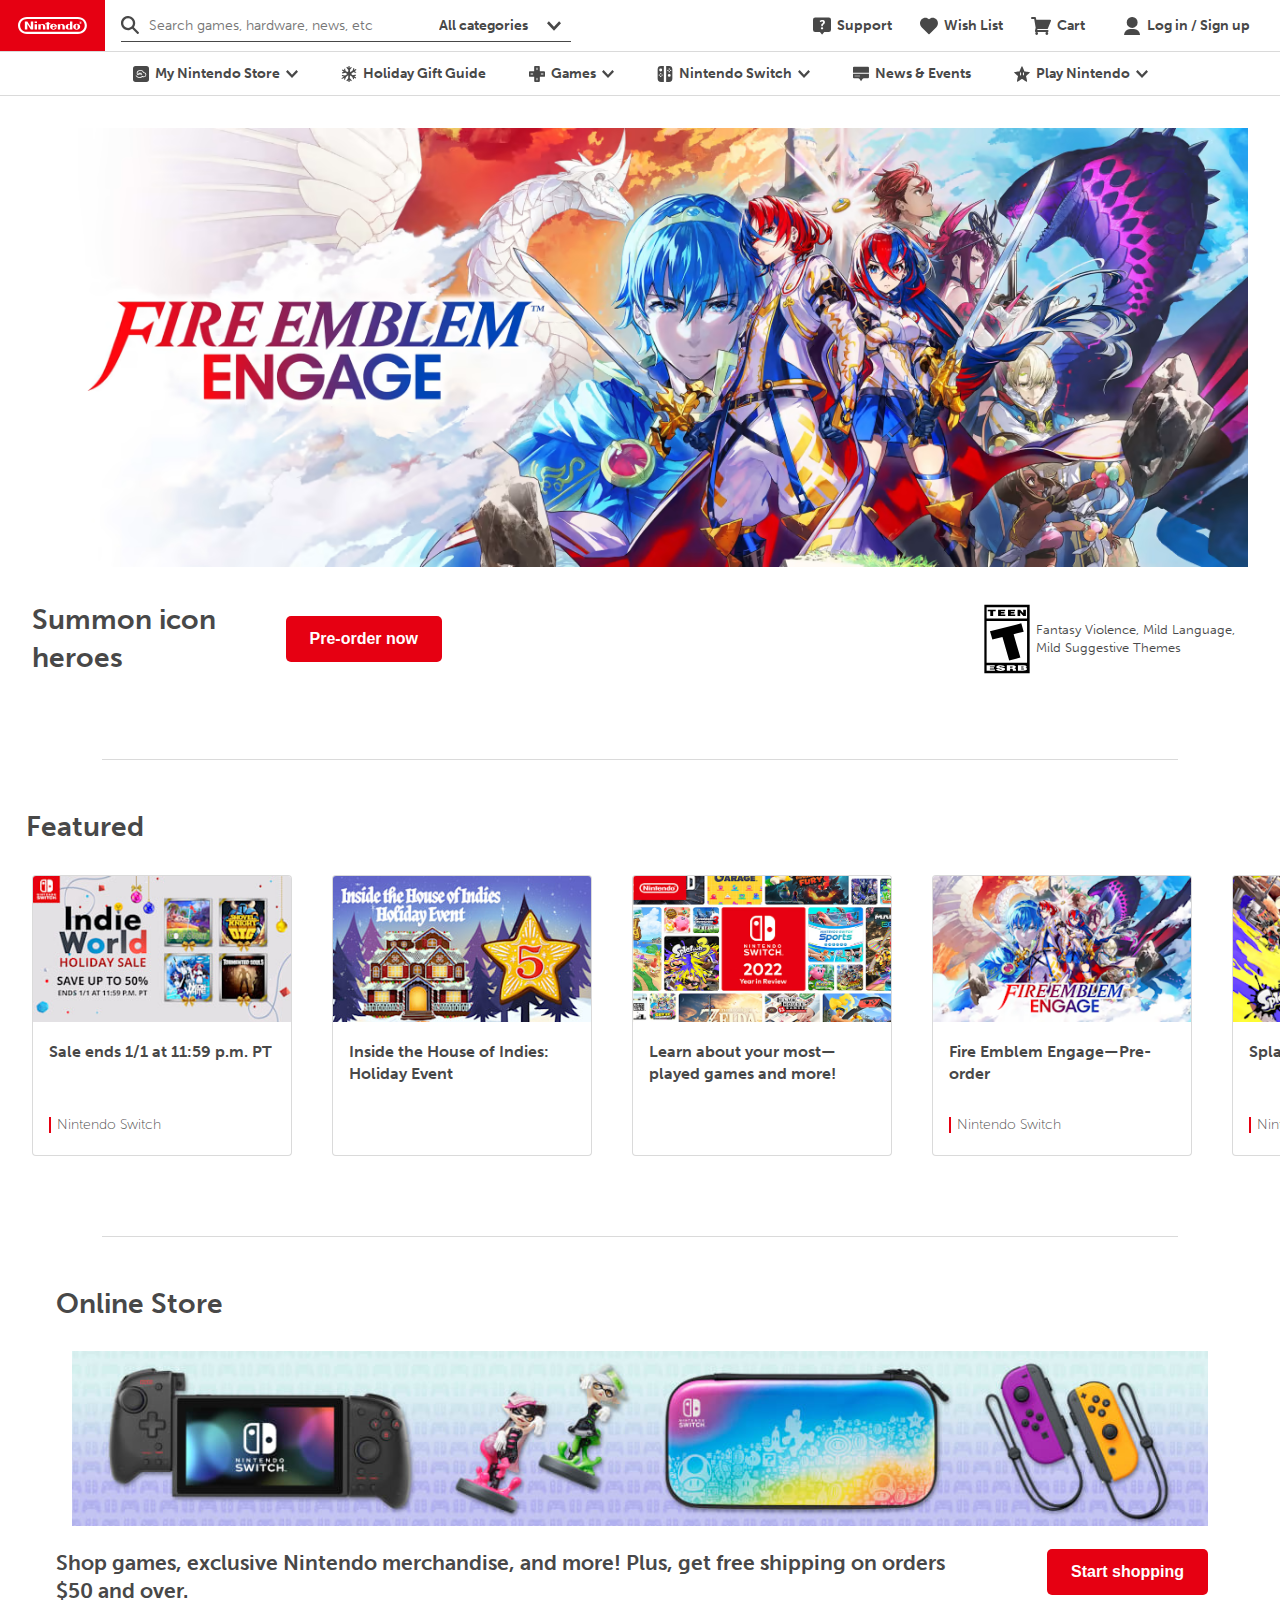
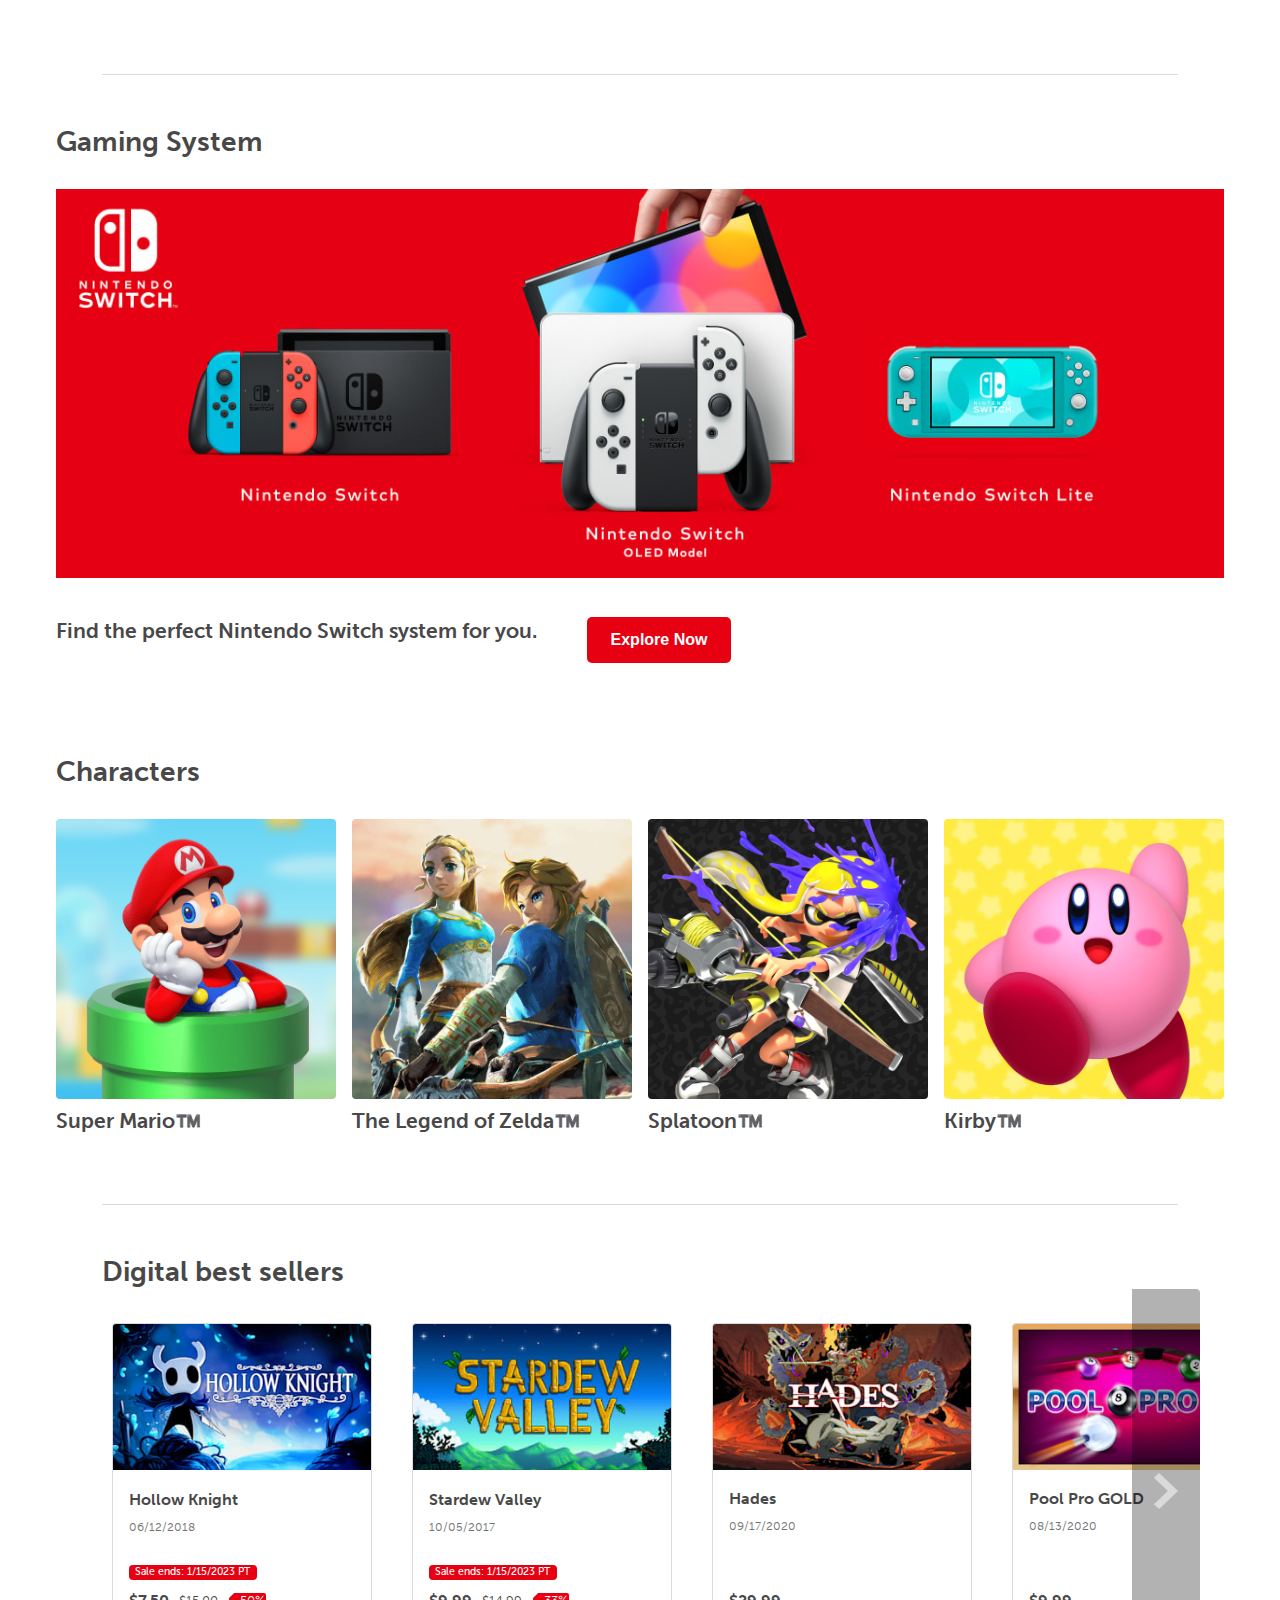
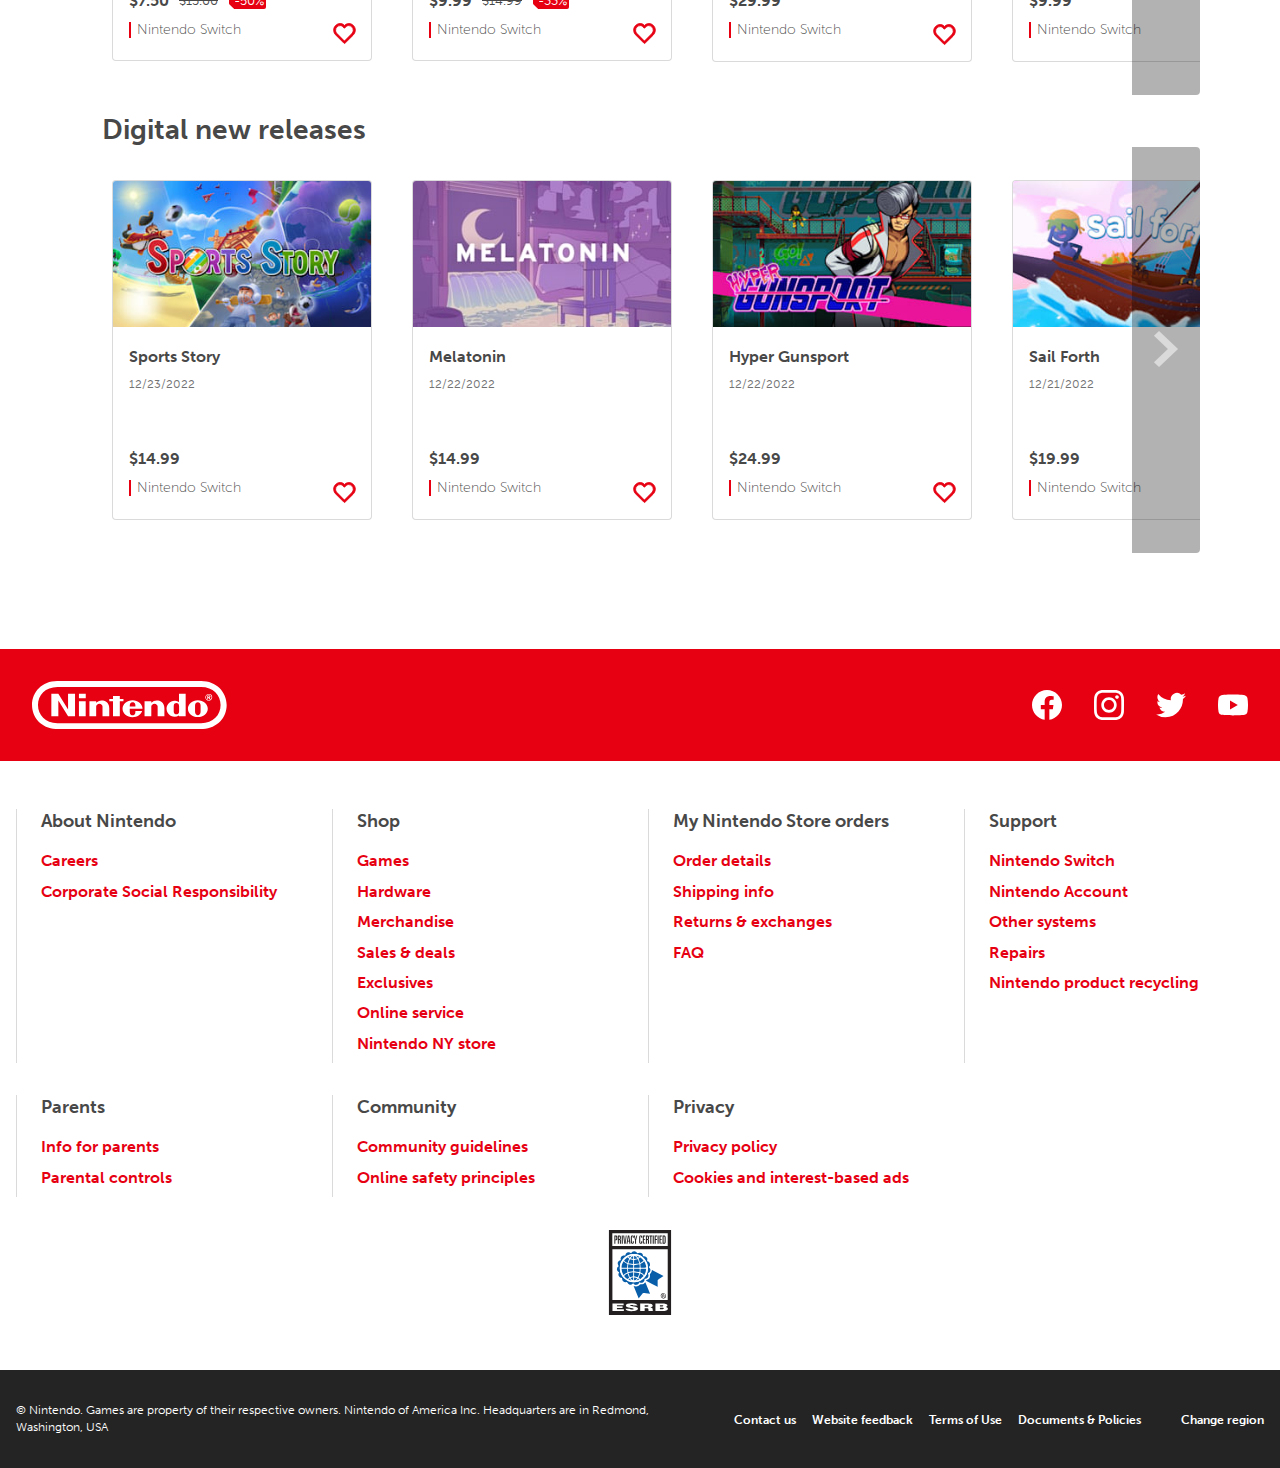
==== commit 1a51cf0d: "feat: add see full list to button and fixed z-index-mobile navbar" ====
--- a/index.html
+++ b/index.html
@@ -2277,278 +2277,12 @@
             </div>
 
             <div class="featured-card">
-              <section class="featured-card-image-container">
-                <img
-                  src="assets/img/hero--fsZelq.png"
-                  alt="Nintendo switch preview"
-                  width="260px"
-                  height="146px"
-                />
-              </section>
-              <section class="featured-card-description-container">
-                <div class="featured-card-description">
-                  <h3 class="featured-card-text">Hollow Knight</h3>
-                  <div class="featured-card-date">06/12/2018</div>
-                </div>
-                <div class="featured-card-sale-label">
-                  Sale ends: 1/15/2023 PT
-                </div>
-                <div class="featured-card-price">
-                  <b>$7.50</b>
-                  <span class="featured-card-previous-price">$15.00</span>
-                  <span class="featured-card-discount">-50%</span>
-                </div>
-                <div class="featured-card-console-grid">
-                  <div class="featured-card-console">
-                    <div class="vline-red"></div>
-                    <span class="console">Nintendo Switch</span>
-                  </div>
-                  <button class="featured-card-heart">
-                    <svg
-                      viewBox="0 0 54 54"
-                      fill="currentColor"
-                      stroke="currentColor"
-                      width="45"
-                      color="currentColor"
-                      size="45"
-                    >
-                      <g class="heart">
-                        <path
-                          class="heart-outline"
-                          d="M27 38.9c-.4 0-.6-.1-.8-.4L16.7 29c-1.8-1.8-2.7-3.8-2.7-6 0-4.4 3.5-8 7.9-8 1.9 0 3.7.8 5.1 2.3 1.4-1.4 3.2-2.3 5.1-2.3 4.4 0 7.9 3.6 7.9 8 0 2.6-1.5 4.6-2.7 6.1l-9.5 9.4c-.2.3-.6.4-.8.4zm-5.1-21.4c-3.1 0-5.6 2.5-5.6 5.6 0 1.9 1.1 3.3 2 4.3l8.6 8.7 8.5-8.6c1.4-1.5 2.1-3 2.1-4.4 0-3.1-2.5-5.6-5.6-5.6-1.5 0-3 1-4.1 2.5-.5.6-1.4.6-1.9 0-1-1.6-2.4-2.5-4-2.5z"
-                        ></path>
-                      </g>
-                      <g class="sparks">
-                        <path
-                          class="spark"
-                          d="M27 8V0M27 46v8"
-                          stroke-width="2"
-                        ></path>
-                        <path
-                          class="spark"
-                          d="M41.171 12.828l5.657-5.657M12.829 12.828L7.171 7.172"
-                          stroke-width="1.99998"
-                        ></path>
-                        <path
-                          class="spark"
-                          d="M46 27h8M8 27H0"
-                          stroke-width="2"
-                        ></path>
-                        <path
-                          class="spark"
-                          d="M41.172 41.172l5.657 5.656M12.829 41.171l-5.657 5.657"
-                          stroke-width="1.99998"
-                        ></path>
-                      </g>
-                    </svg>
-                  </button>
-                </div>
-              </section>
-            </div>
-
-            <div class="featured-card">
-              <section class="featured-card-image-container">
-                <img
-                  src="assets/img/hero--mQVKM7.png"
-                  alt="Nintendo switch preview"
-                  width="260px"
-                  height="146px"
-                />
-              </section>
-              <section class="featured-card-description-container">
-                <div class="featured-card-description">
-                  <h3 class="featured-card-text">Stardew Valley</h3>
-                  <div class="featured-card-date">10/05/2017</div>
-                </div>
-                <div class="featured-card-sale-label">
-                  Sale ends: 1/15/2023 PT
-                </div>
-                <div class="featured-card-price">
-                  <b>$9.99</b>
-                  <span class="featured-card-previous-price">$14.99</span>
-                  <span class="featured-card-discount">-33%</span>
-                </div>
-                <div class="featured-card-console-grid">
-                  <div class="featured-card-console">
-                    <div class="vline-red"></div>
-                    <span class="console">Nintendo Switch</span>
-                  </div>
-                  <button class="featured-card-heart">
-                    <svg
-                      viewBox="0 0 54 54"
-                      fill="currentColor"
-                      stroke="currentColor"
-                      width="45"
-                      color="currentColor"
-                      size="45"
-                    >
-                      <g class="heart">
-                        <path
-                          class="heart-outline"
-                          d="M27 38.9c-.4 0-.6-.1-.8-.4L16.7 29c-1.8-1.8-2.7-3.8-2.7-6 0-4.4 3.5-8 7.9-8 1.9 0 3.7.8 5.1 2.3 1.4-1.4 3.2-2.3 5.1-2.3 4.4 0 7.9 3.6 7.9 8 0 2.6-1.5 4.6-2.7 6.1l-9.5 9.4c-.2.3-.6.4-.8.4zm-5.1-21.4c-3.1 0-5.6 2.5-5.6 5.6 0 1.9 1.1 3.3 2 4.3l8.6 8.7 8.5-8.6c1.4-1.5 2.1-3 2.1-4.4 0-3.1-2.5-5.6-5.6-5.6-1.5 0-3 1-4.1 2.5-.5.6-1.4.6-1.9 0-1-1.6-2.4-2.5-4-2.5z"
-                        ></path>
-                      </g>
-                      <g class="sparks">
-                        <path
-                          class="spark"
-                          d="M27 8V0M27 46v8"
-                          stroke-width="2"
-                        ></path>
-                        <path
-                          class="spark"
-                          d="M41.171 12.828l5.657-5.657M12.829 12.828L7.171 7.172"
-                          stroke-width="1.99998"
-                        ></path>
-                        <path
-                          class="spark"
-                          d="M46 27h8M8 27H0"
-                          stroke-width="2"
-                        ></path>
-                        <path
-                          class="spark"
-                          d="M41.172 41.172l5.657 5.656M12.829 41.171l-5.657 5.657"
-                          stroke-width="1.99998"
-                        ></path>
-                      </g>
-                    </svg>
-                  </button>
-                </div>
-              </section>
-            </div>
-
-            <div class="featured-card">
-              <section class="featured-card-image-container">
-                <img
-                  src="assets/img/hero--wHVFOd.png"
-                  alt="Nintendo switch preview"
-                  width="260px"
-                  height="146px"
-                />
-              </section>
-              <section class="featured-card-description-container">
-                <div class="featured-card-description">
-                  <h3 class="featured-card-text">Hades</h3>
-                  <div class="featured-card-date">09/17/2020</div>
-                </div>
-                <div style="padding: 0.5rem"></div>
-                <!--filler for right height-->
-                <div class="featured-card-price">
-                  <b>$29.99</b>
-                </div>
-                <div class="featured-card-console-grid">
-                  <div class="featured-card-console">
-                    <div class="vline-red"></div>
-                    <span class="console">Nintendo Switch</span>
-                  </div>
-                  <button class="featured-card-heart">
-                    <svg
-                      viewBox="0 0 54 54"
-                      fill="currentColor"
-                      stroke="currentColor"
-                      width="45"
-                      color="currentColor"
-                      size="45"
-                    >
-                      <g class="heart">
-                        <path
-                          class="heart-outline"
-                          d="M27 38.9c-.4 0-.6-.1-.8-.4L16.7 29c-1.8-1.8-2.7-3.8-2.7-6 0-4.4 3.5-8 7.9-8 1.9 0 3.7.8 5.1 2.3 1.4-1.4 3.2-2.3 5.1-2.3 4.4 0 7.9 3.6 7.9 8 0 2.6-1.5 4.6-2.7 6.1l-9.5 9.4c-.2.3-.6.4-.8.4zm-5.1-21.4c-3.1 0-5.6 2.5-5.6 5.6 0 1.9 1.1 3.3 2 4.3l8.6 8.7 8.5-8.6c1.4-1.5 2.1-3 2.1-4.4 0-3.1-2.5-5.6-5.6-5.6-1.5 0-3 1-4.1 2.5-.5.6-1.4.6-1.9 0-1-1.6-2.4-2.5-4-2.5z"
-                        ></path>
-                      </g>
-                      <g class="sparks">
-                        <path
-                          class="spark"
-                          d="M27 8V0M27 46v8"
-                          stroke-width="2"
-                        ></path>
-                        <path
-                          class="spark"
-                          d="M41.171 12.828l5.657-5.657M12.829 12.828L7.171 7.172"
-                          stroke-width="1.99998"
-                        ></path>
-                        <path
-                          class="spark"
-                          d="M46 27h8M8 27H0"
-                          stroke-width="2"
-                        ></path>
-                        <path
-                          class="spark"
-                          d="M41.172 41.172l5.657 5.656M12.829 41.171l-5.657 5.657"
-                          stroke-width="1.99998"
-                        ></path>
-                      </g>
-                    </svg>
-                  </button>
-                </div>
-              </section>
-            </div>
-
-            <div class="featured-card">
-              <section class="featured-card-image-container">
-                <img
-                  src="assets/img/hero--35fSGB.png"
-                  alt="Nintendo switch preview"
-                  width="260px"
-                  height="146px"
-                />
-              </section>
-              <section class="featured-card-description-container">
-                <div class="featured-card-description">
-                  <h3 class="featured-card-text">Pool Pro GOLD</h3>
-                  <div class="featured-card-date">08/13/2020</div>
-                </div>
-                <div style="padding: 0.5rem"></div>
-                <!--filler for right height-->
-                <div class="featured-card-price">
-                  <b>$9.99</b>
-                </div>
-                <div class="featured-card-console-grid">
-                  <div class="featured-card-console">
-                    <div class="vline-red"></div>
-                    <span class="console">Nintendo Switch</span>
-                  </div>
-                  <button class="featured-card-heart">
-                    <svg
-                      viewBox="0 0 54 54"
-                      fill="currentColor"
-                      stroke="currentColor"
-                      width="45"
-                      color="currentColor"
-                      size="45"
-                    >
-                      <g class="heart">
-                        <path
-                          class="heart-outline"
-                          d="M27 38.9c-.4 0-.6-.1-.8-.4L16.7 29c-1.8-1.8-2.7-3.8-2.7-6 0-4.4 3.5-8 7.9-8 1.9 0 3.7.8 5.1 2.3 1.4-1.4 3.2-2.3 5.1-2.3 4.4 0 7.9 3.6 7.9 8 0 2.6-1.5 4.6-2.7 6.1l-9.5 9.4c-.2.3-.6.4-.8.4zm-5.1-21.4c-3.1 0-5.6 2.5-5.6 5.6 0 1.9 1.1 3.3 2 4.3l8.6 8.7 8.5-8.6c1.4-1.5 2.1-3 2.1-4.4 0-3.1-2.5-5.6-5.6-5.6-1.5 0-3 1-4.1 2.5-.5.6-1.4.6-1.9 0-1-1.6-2.4-2.5-4-2.5z"
-                        ></path>
-                      </g>
-                      <g class="sparks">
-                        <path
-                          class="spark"
-                          d="M27 8V0M27 46v8"
-                          stroke-width="2"
-                        ></path>
-                        <path
-                          class="spark"
-                          d="M41.171 12.828l5.657-5.657M12.829 12.828L7.171 7.172"
-                          stroke-width="1.99998"
-                        ></path>
-                        <path
-                          class="spark"
-                          d="M46 27h8M8 27H0"
-                          stroke-width="2"
-                        ></path>
-                        <path
-                          class="spark"
-                          d="M41.172 41.172l5.657 5.656M12.829 41.171l-5.657 5.657"
-                          stroke-width="1.99998"
-                        ></path>
-                      </g>
-                    </svg>
-                  </button>
-                </div>
-              </section>
-            </div>
+              <button class="button-red-l">
+                <a class="link" href="http://www.google.it" target="a_blank">See full list</a>
+              </button>
+            </div>
+
+            
           </div>
 
           <div class="slider-controls">
@@ -3516,271 +3250,9 @@
             </div>
 
             <div class="featured-card">
-              <section class="featured-card-image-container">
-                <img
-                  src="assets/img/hero--LTzovB.png"
-                  alt="Nintendo switch preview"
-                  width="260px"
-                  height="146px"
-                />
-              </section>
-              <section class="featured-card-description-container">
-                <div class="featured-card-description">
-                  <h3 class="featured-card-text">Melatonin</h3>
-                  <div class="featured-card-date">12/22/2022</div>
-                </div>
-                <div style="padding: 0.5rem"></div>
-                <!--filler for right height-->
-                <div class="featured-card-price">
-                  <b>$14.99</b>
-                </div>
-                <div class="featured-card-console-grid">
-                  <div class="featured-card-console">
-                    <div class="vline-red"></div>
-                    <span class="console">Nintendo Switch</span>
-                  </div>
-                  <button class="featured-card-heart">
-                    <svg
-                      viewBox="0 0 54 54"
-                      fill="currentColor"
-                      stroke="currentColor"
-                      width="45"
-                      color="currentColor"
-                      size="45"
-                    >
-                      <g class="heart">
-                        <path
-                          class="heart-outline"
-                          d="M27 38.9c-.4 0-.6-.1-.8-.4L16.7 29c-1.8-1.8-2.7-3.8-2.7-6 0-4.4 3.5-8 7.9-8 1.9 0 3.7.8 5.1 2.3 1.4-1.4 3.2-2.3 5.1-2.3 4.4 0 7.9 3.6 7.9 8 0 2.6-1.5 4.6-2.7 6.1l-9.5 9.4c-.2.3-.6.4-.8.4zm-5.1-21.4c-3.1 0-5.6 2.5-5.6 5.6 0 1.9 1.1 3.3 2 4.3l8.6 8.7 8.5-8.6c1.4-1.5 2.1-3 2.1-4.4 0-3.1-2.5-5.6-5.6-5.6-1.5 0-3 1-4.1 2.5-.5.6-1.4.6-1.9 0-1-1.6-2.4-2.5-4-2.5z"
-                        ></path>
-                      </g>
-                      <g class="sparks">
-                        <path
-                          class="spark"
-                          d="M27 8V0M27 46v8"
-                          stroke-width="2"
-                        ></path>
-                        <path
-                          class="spark"
-                          d="M41.171 12.828l5.657-5.657M12.829 12.828L7.171 7.172"
-                          stroke-width="1.99998"
-                        ></path>
-                        <path
-                          class="spark"
-                          d="M46 27h8M8 27H0"
-                          stroke-width="2"
-                        ></path>
-                        <path
-                          class="spark"
-                          d="M41.172 41.172l5.657 5.656M12.829 41.171l-5.657 5.657"
-                          stroke-width="1.99998"
-                        ></path>
-                      </g>
-                    </svg>
-                  </button>
-                </div>
-              </section>
-            </div>
-
-            <div class="featured-card">
-              <section class="featured-card-image-container">
-                <img
-                  src="assets/img/hero--hIuVPt.png"
-                  alt="Nintendo switch preview"
-                  width="260px"
-                  height="146px"
-                />
-              </section>
-              <section class="featured-card-description-container">
-                <div class="featured-card-description">
-                  <h3 class="featured-card-text">Hyper Gunsport</h3>
-                  <div class="featured-card-date">12/22/2022</div>
-                </div>
-                <div style="padding: 0.5rem"></div>
-                <!--filler for right height-->
-                <div class="featured-card-price">
-                  <b>$24.99</b>
-                </div>
-                <div class="featured-card-console-grid">
-                  <div class="featured-card-console">
-                    <div class="vline-red"></div>
-                    <span class="console">Nintendo Switch</span>
-                  </div>
-                  <button class="featured-card-heart">
-                    <svg
-                      viewBox="0 0 54 54"
-                      fill="currentColor"
-                      stroke="currentColor"
-                      width="45"
-                      color="currentColor"
-                      size="45"
-                    >
-                      <g class="heart">
-                        <path
-                          class="heart-outline"
-                          d="M27 38.9c-.4 0-.6-.1-.8-.4L16.7 29c-1.8-1.8-2.7-3.8-2.7-6 0-4.4 3.5-8 7.9-8 1.9 0 3.7.8 5.1 2.3 1.4-1.4 3.2-2.3 5.1-2.3 4.4 0 7.9 3.6 7.9 8 0 2.6-1.5 4.6-2.7 6.1l-9.5 9.4c-.2.3-.6.4-.8.4zm-5.1-21.4c-3.1 0-5.6 2.5-5.6 5.6 0 1.9 1.1 3.3 2 4.3l8.6 8.7 8.5-8.6c1.4-1.5 2.1-3 2.1-4.4 0-3.1-2.5-5.6-5.6-5.6-1.5 0-3 1-4.1 2.5-.5.6-1.4.6-1.9 0-1-1.6-2.4-2.5-4-2.5z"
-                        ></path>
-                      </g>
-                      <g class="sparks">
-                        <path
-                          class="spark"
-                          d="M27 8V0M27 46v8"
-                          stroke-width="2"
-                        ></path>
-                        <path
-                          class="spark"
-                          d="M41.171 12.828l5.657-5.657M12.829 12.828L7.171 7.172"
-                          stroke-width="1.99998"
-                        ></path>
-                        <path
-                          class="spark"
-                          d="M46 27h8M8 27H0"
-                          stroke-width="2"
-                        ></path>
-                        <path
-                          class="spark"
-                          d="M41.172 41.172l5.657 5.656M12.829 41.171l-5.657 5.657"
-                          stroke-width="1.99998"
-                        ></path>
-                      </g>
-                    </svg>
-                  </button>
-                </div>
-              </section>
-            </div>
-
-            <div class="featured-card">
-              <section class="featured-card-image-container">
-                <img
-                  src="assets/img/hero--N02q2m.png"
-                  alt="Nintendo switch preview"
-                  width="260px"
-                  height="146px"
-                />
-              </section>
-              <section class="featured-card-description-container">
-                <div class="featured-card-description">
-                  <h3 class="featured-card-text">Sail Forth</h3>
-                  <div class="featured-card-date">12/21/2022</div>
-                </div>
-                <div style="padding: 0.5rem"></div>
-                <!--filler for right height-->
-                <div class="featured-card-price">
-                  <b>$19.99</b>
-                </div>
-                <div class="featured-card-console-grid">
-                  <div class="featured-card-console">
-                    <div class="vline-red"></div>
-                    <span class="console">Nintendo Switch</span>
-                  </div>
-                  <button class="featured-card-heart">
-                    <svg
-                      viewBox="0 0 54 54"
-                      fill="currentColor"
-                      stroke="currentColor"
-                      width="45"
-                      color="currentColor"
-                      size="45"
-                    >
-                      <g class="heart">
-                        <path
-                          class="heart-outline"
-                          d="M27 38.9c-.4 0-.6-.1-.8-.4L16.7 29c-1.8-1.8-2.7-3.8-2.7-6 0-4.4 3.5-8 7.9-8 1.9 0 3.7.8 5.1 2.3 1.4-1.4 3.2-2.3 5.1-2.3 4.4 0 7.9 3.6 7.9 8 0 2.6-1.5 4.6-2.7 6.1l-9.5 9.4c-.2.3-.6.4-.8.4zm-5.1-21.4c-3.1 0-5.6 2.5-5.6 5.6 0 1.9 1.1 3.3 2 4.3l8.6 8.7 8.5-8.6c1.4-1.5 2.1-3 2.1-4.4 0-3.1-2.5-5.6-5.6-5.6-1.5 0-3 1-4.1 2.5-.5.6-1.4.6-1.9 0-1-1.6-2.4-2.5-4-2.5z"
-                        ></path>
-                      </g>
-                      <g class="sparks">
-                        <path
-                          class="spark"
-                          d="M27 8V0M27 46v8"
-                          stroke-width="2"
-                        ></path>
-                        <path
-                          class="spark"
-                          d="M41.171 12.828l5.657-5.657M12.829 12.828L7.171 7.172"
-                          stroke-width="1.99998"
-                        ></path>
-                        <path
-                          class="spark"
-                          d="M46 27h8M8 27H0"
-                          stroke-width="2"
-                        ></path>
-                        <path
-                          class="spark"
-                          d="M41.172 41.172l5.657 5.656M12.829 41.171l-5.657 5.657"
-                          stroke-width="1.99998"
-                        ></path>
-                      </g>
-                    </svg>
-                  </button>
-                </div>
-              </section>
-            </div>
-
-            <div class="featured-card">
-              <section class="featured-card-image-container">
-                <img
-                  src="assets/img/hero--N02q2m.png"
-                  alt="Nintendo switch preview"
-                  width="260px"
-                  height="146px"
-                />
-              </section>
-              <section class="featured-card-description-container">
-                <div class="featured-card-description">
-                  <h3 class="featured-card-text">Sail Forth</h3>
-                  <div class="featured-card-date">12/21/2022</div>
-                </div>
-                <div style="padding: 0.5rem"></div>
-                <!--filler for right height-->
-                <div class="featured-card-price">
-                  <b>$19.99</b>
-                </div>
-                <div class="featured-card-console-grid">
-                  <div class="featured-card-console">
-                    <div class="vline-red"></div>
-                    <span class="console">Nintendo Switch</span>
-                  </div>
-                  <button class="featured-card-heart">
-                    <svg
-                      viewBox="0 0 54 54"
-                      fill="currentColor"
-                      stroke="currentColor"
-                      width="45"
-                      color="currentColor"
-                      size="45"
-                    >
-                      <g class="heart">
-                        <path
-                          class="heart-outline"
-                          d="M27 38.9c-.4 0-.6-.1-.8-.4L16.7 29c-1.8-1.8-2.7-3.8-2.7-6 0-4.4 3.5-8 7.9-8 1.9 0 3.7.8 5.1 2.3 1.4-1.4 3.2-2.3 5.1-2.3 4.4 0 7.9 3.6 7.9 8 0 2.6-1.5 4.6-2.7 6.1l-9.5 9.4c-.2.3-.6.4-.8.4zm-5.1-21.4c-3.1 0-5.6 2.5-5.6 5.6 0 1.9 1.1 3.3 2 4.3l8.6 8.7 8.5-8.6c1.4-1.5 2.1-3 2.1-4.4 0-3.1-2.5-5.6-5.6-5.6-1.5 0-3 1-4.1 2.5-.5.6-1.4.6-1.9 0-1-1.6-2.4-2.5-4-2.5z"
-                        ></path>
-                      </g>
-                      <g class="sparks">
-                        <path
-                          class="spark"
-                          d="M27 8V0M27 46v8"
-                          stroke-width="2"
-                        ></path>
-                        <path
-                          class="spark"
-                          d="M41.171 12.828l5.657-5.657M12.829 12.828L7.171 7.172"
-                          stroke-width="1.99998"
-                        ></path>
-                        <path
-                          class="spark"
-                          d="M46 27h8M8 27H0"
-                          stroke-width="2"
-                        ></path>
-                        <path
-                          class="spark"
-                          d="M41.172 41.172l5.657 5.656M12.829 41.171l-5.657 5.657"
-                          stroke-width="1.99998"
-                        ></path>
-                      </g>
-                    </svg>
-                  </button>
-                </div>
-              </section>
+              <button class="button-red-l">
+                <a class="link" href="http://www.google.it" target="a_blank">See full list</a>
+              </button>
             </div>
           </div>
 
--- a/assets/css/common.css
+++ b/assets/css/common.css
@@ -11,8 +11,9 @@
 @import url("red-button.css");
 @import url("hero-section.css");
 @import url("mobile-navbar.css");
+@import url("see-full-list-button.css");
 @import url("divider.css");
 @import url("gaming-system.css");
 @import url("brand-bar.css");
 @import url("footer-linkbar.css");
-@import url("footer-legalbar.css");
+@import url("footer-legalbar.css");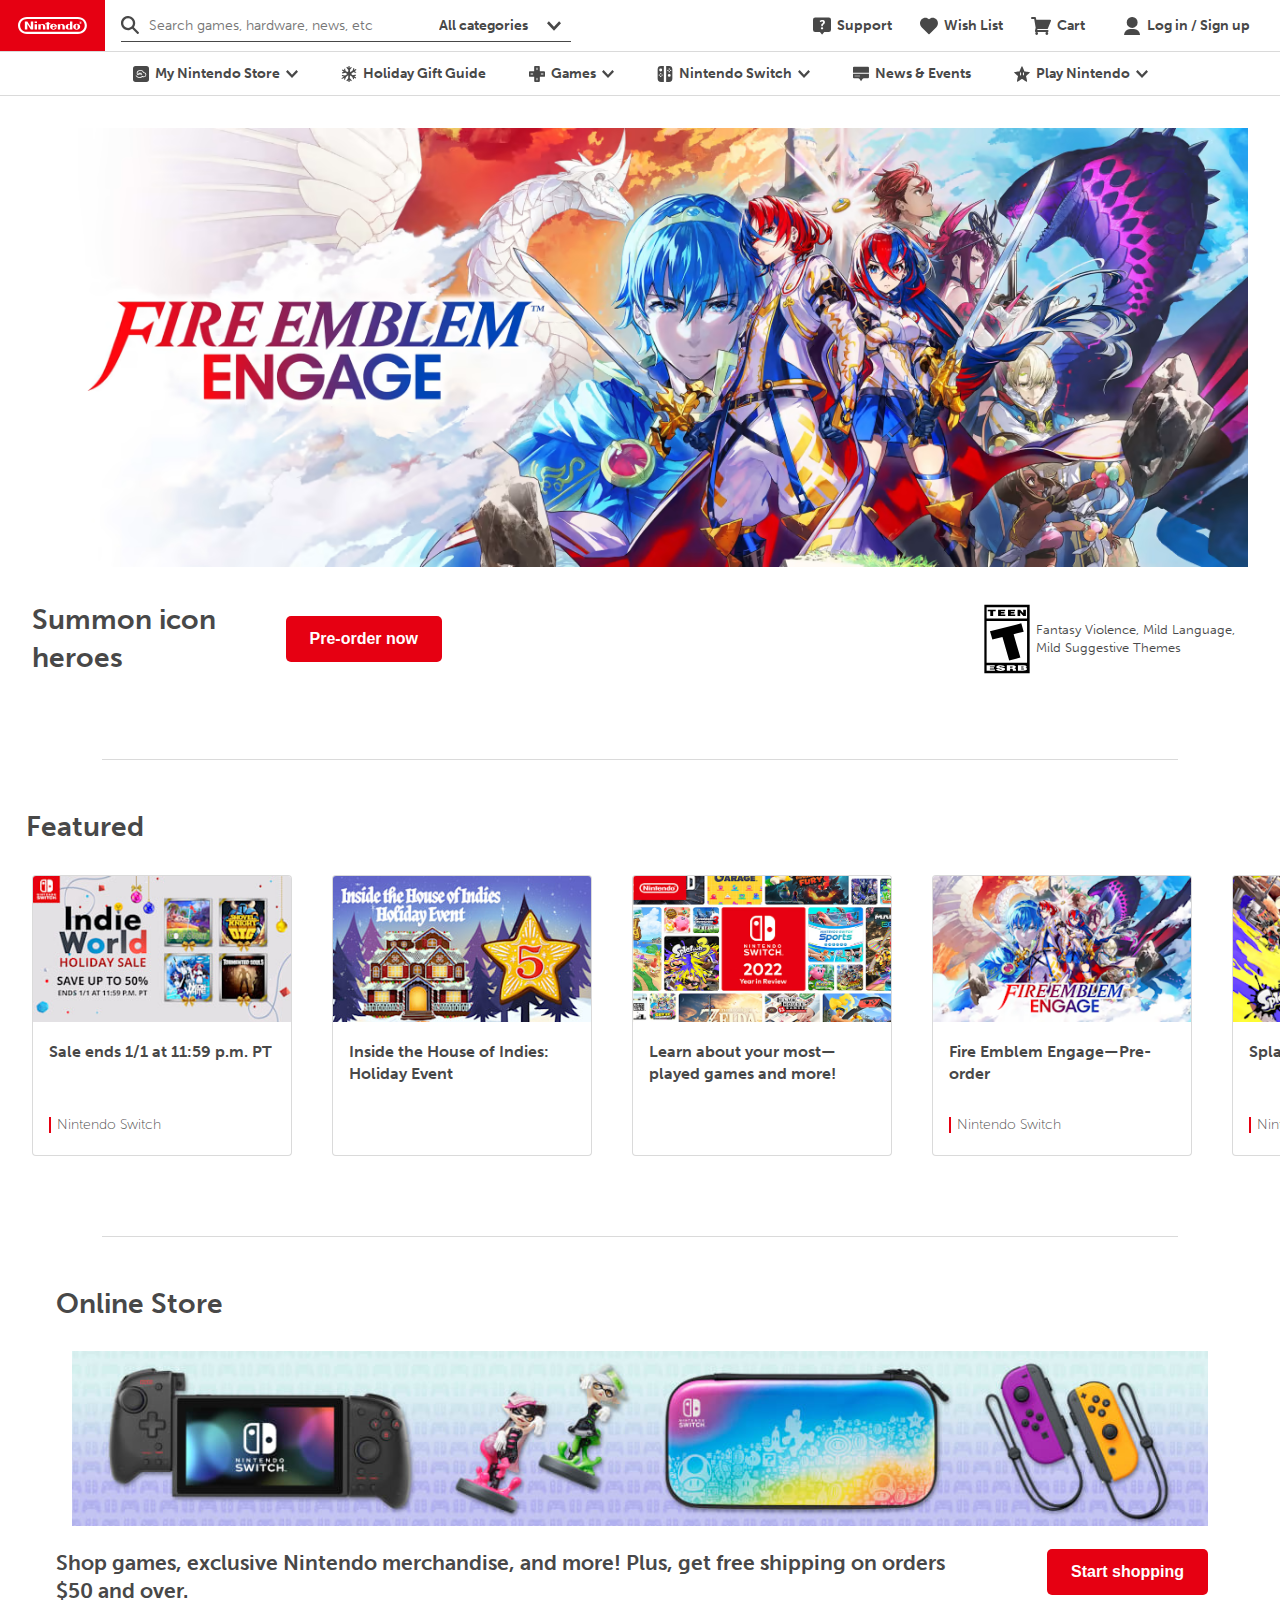
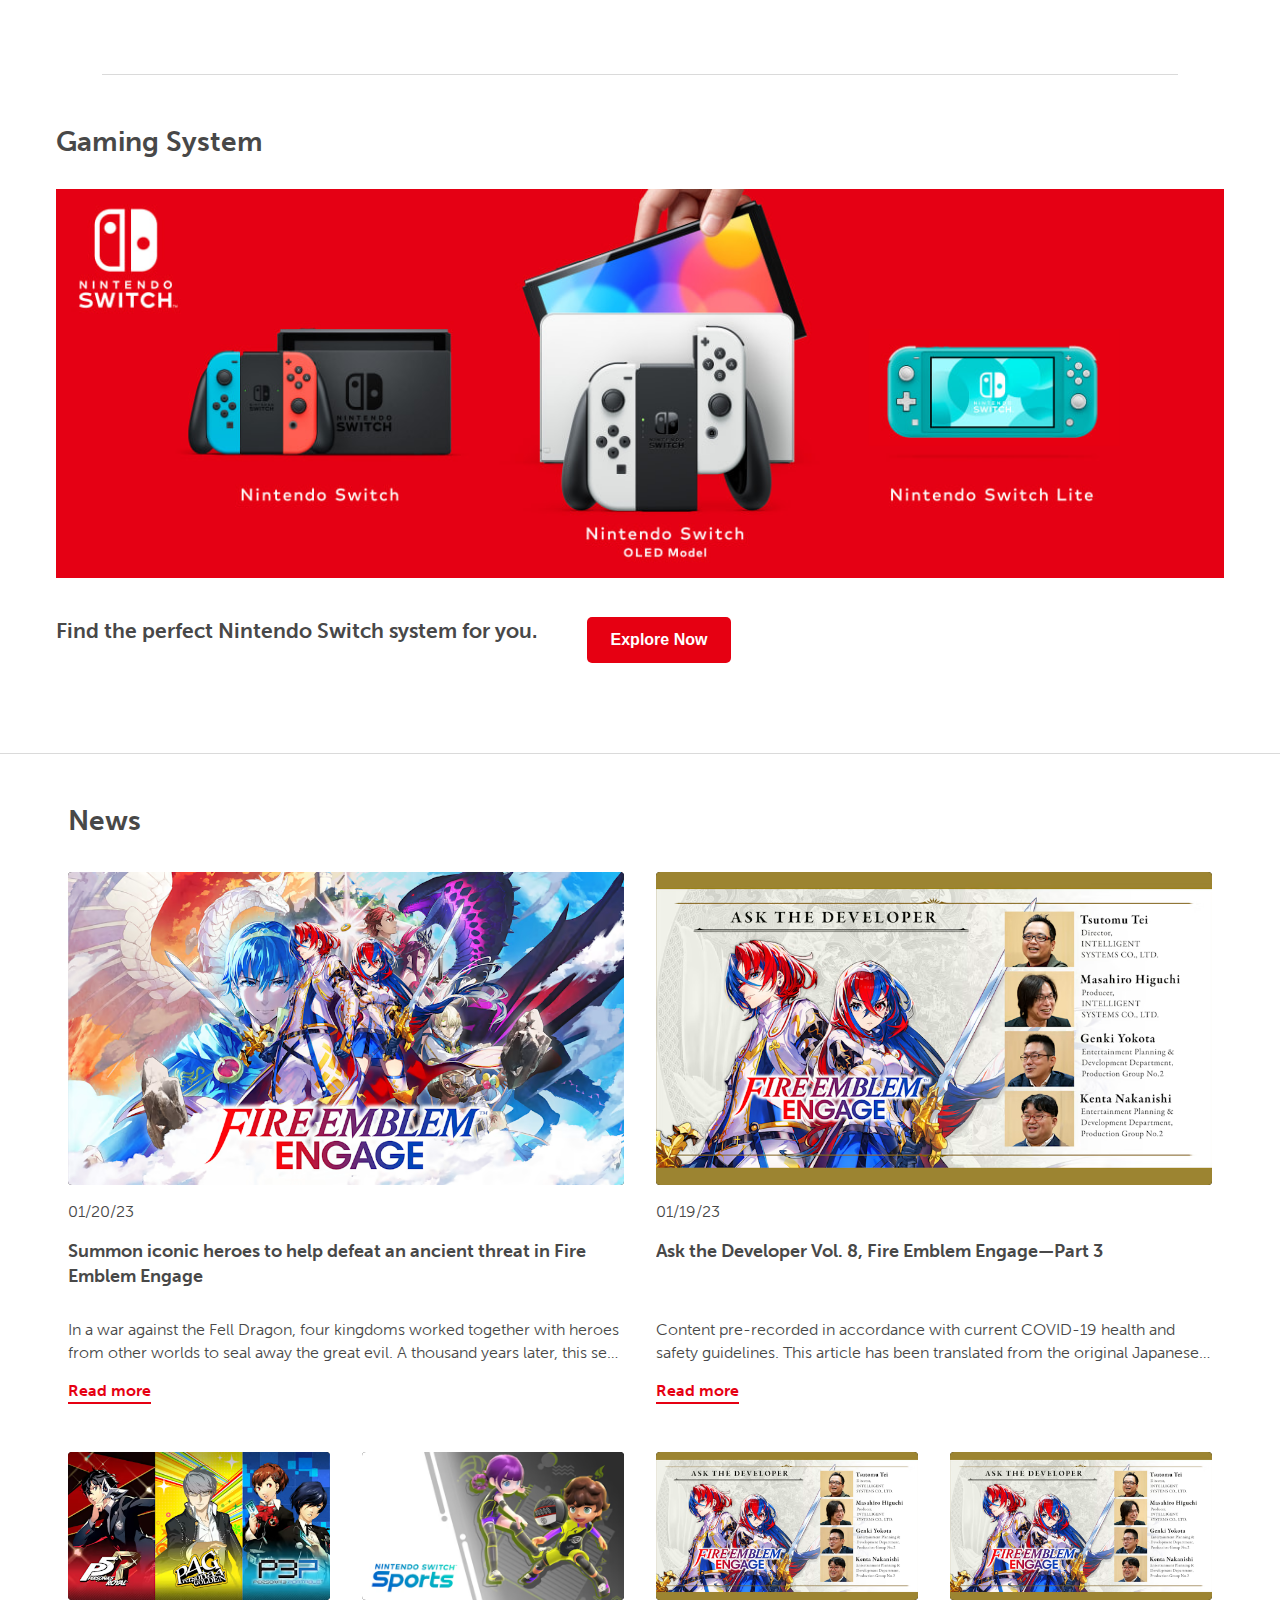
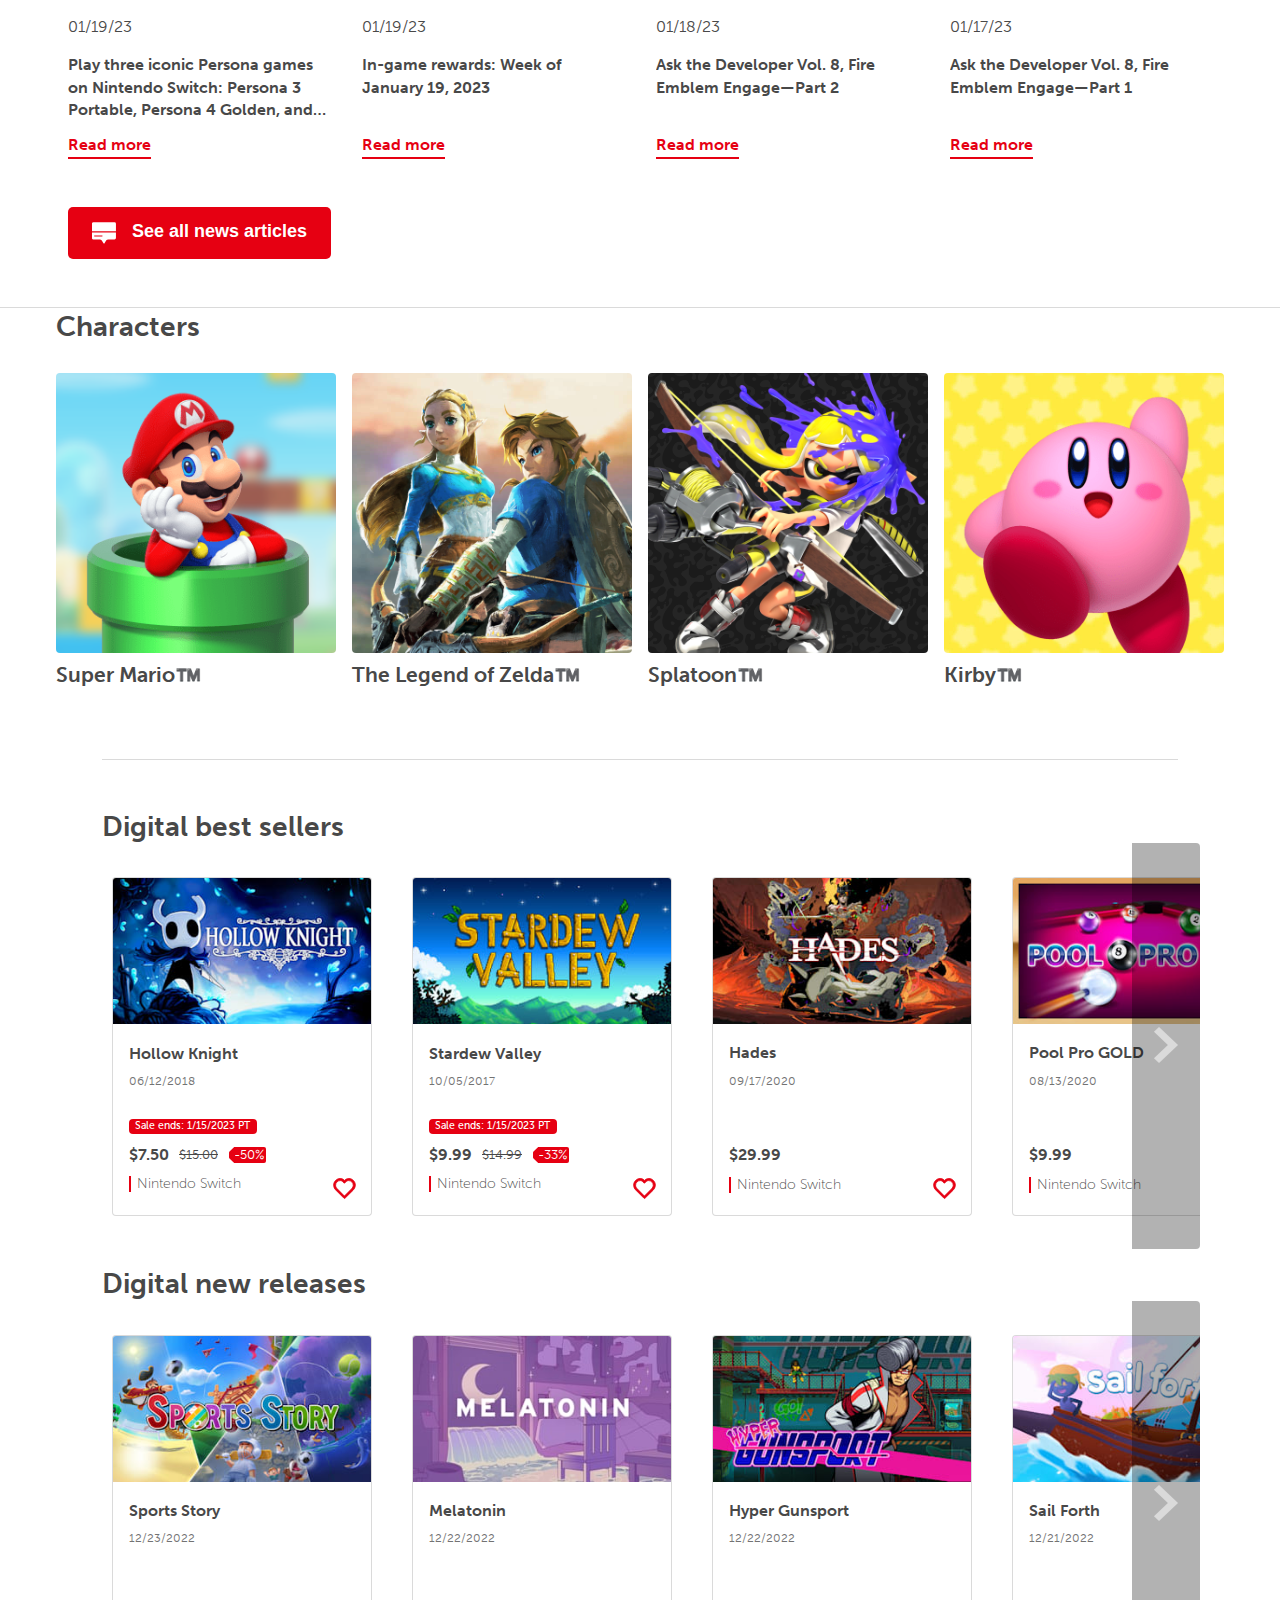
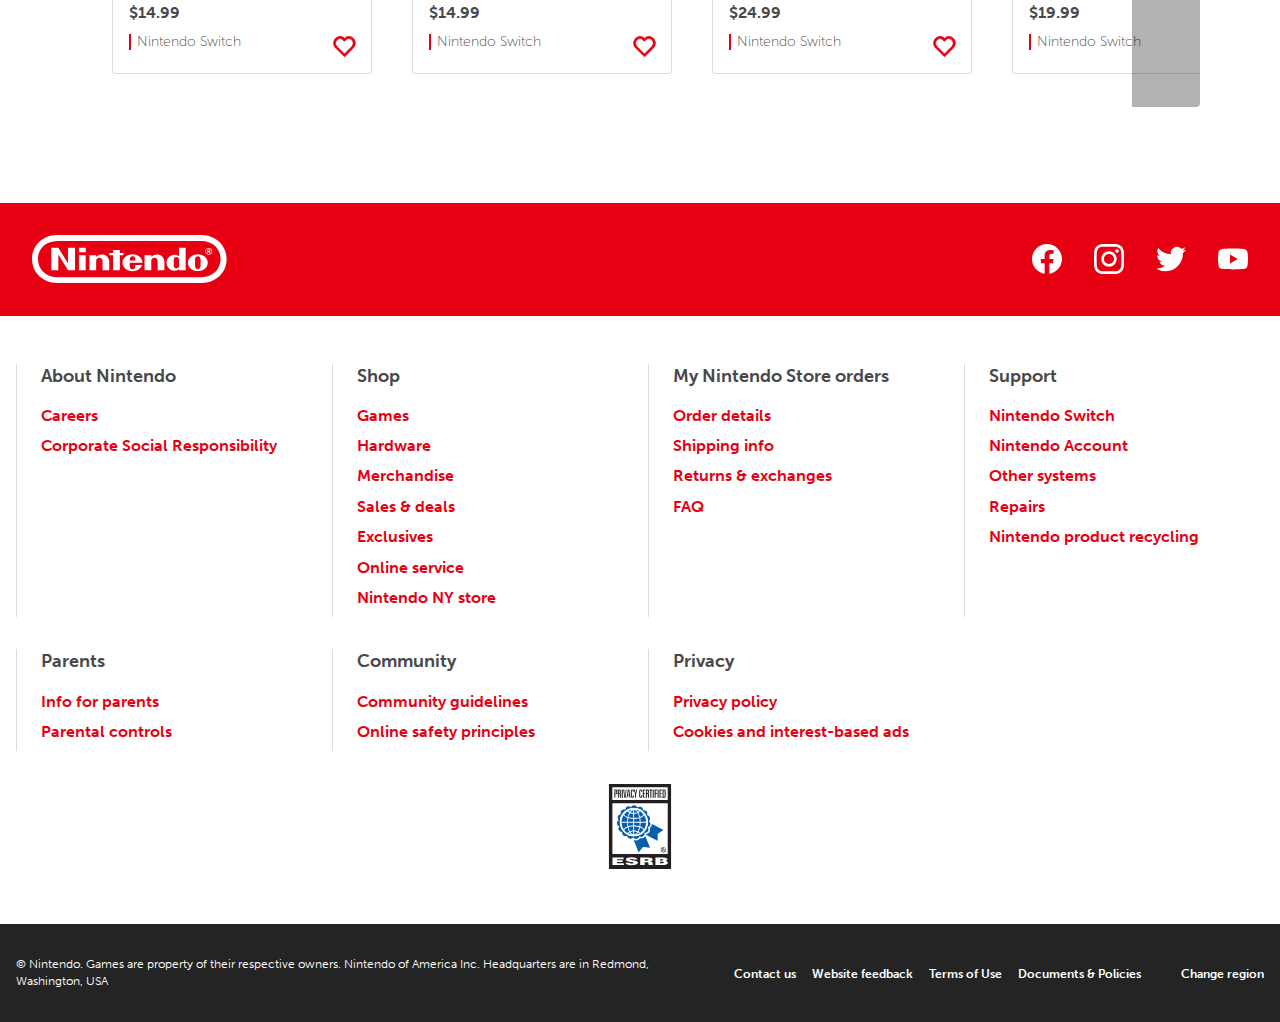
==== commit 1b78251b: "feat: add news section to index.html" ====
--- a/index.html
+++ b/index.html
@@ -1312,7 +1312,7 @@
           <picture>
             <source
               srcset="
-                /assets/img/IS-3221-Ncom-StoreBanner-DT-AccessorizeYourSwitch_v01.png
+                assets/img/IS-3221-Ncom-StoreBanner-DT-AccessorizeYourSwitch_v01.png
               "
               width="100%"
               media="(min-width:768px)"
@@ -1369,7 +1369,146 @@
         </div>
       </section>
 
+      
+      <hr class="hr-divider" />
       <!-- news section -->
+
+      <section id="news">
+        <div class="news-container">
+          <div class="news-content">
+            <h1>News</h1>
+            <div class="news-cards-grid">
+              <div class="news-card">
+                <a href="#">
+                  <div class="news-card-image">
+                    <img src="assets/img/news-section/card-1.avif" />
+                  </div>
+                  <div class="news-card-content">
+                    <div class="news-card-date">01/20/23</div>
+                    <h3 class="news-card-title">
+                      Summon iconic heroes to help defeat an ancient threat in
+                      Fire Emblem Engage
+                    </h3>
+                    <p class="news-card-description">
+                      In a war against the Fell Dragon, four kingdoms worked
+                      together with heroes from other worlds to seal away the
+                      great evil. A thousand years later, this seal has
+                      weakened, and the Fell Dragon is about to reawaken. As the
+                      Divine Dragon, befriend and f…
+                    </p>
+                    <div class="news-card-button"><span>Read more</span></div>
+                  </div>
+                </a>
+              </div>
+              <div class="news-card">
+                <a href="#">
+                  <div class="news-card-image">
+                    <img src="assets/img/news-section/card-2.avif" />
+                  </div>
+                  <div class="news-card-content">
+                    <div class="news-card-date">01/19/23</div>
+                    <h3 class="news-card-title">
+                      Ask the Developer Vol. 8, Fire Emblem Engage—Part 3
+                    </h3>
+                    <p class="news-card-description">
+                      Content pre-recorded in accordance with current COVID-19
+                      health and safety guidelines. This article has been
+                      translated from the original Japanese content. The images
+                      shown in text were created during development. Check out
+                      the rest of the interview…
+                    </p>
+                    <div class="news-card-button"><span>Read more</span></div>
+                  </div>
+                </a>
+              </div>
+              <div class="news-card">
+                <a href="#">
+                  <div class="news-card-image">
+                    <img src="assets/img/news-section/card-3.avif" />
+                  </div>
+                  <div class="news-card-content">
+                    <div class="news-card-date">01/19/23</div>
+                    <h3 class="news-card-title">
+                      Play three iconic Persona games on Nintendo Switch:
+                      Persona 3 Portable, Persona 4 Golden, and Persona 5 Royal!
+                    </h3>
+                    <div class="news-card-button"><span>Read more</span></div>
+                  </div>
+                </a>
+              </div>
+              <div class="news-card">
+                <a href="#">
+                  <div class="news-card-image">
+                    <img src="assets/img/news-section/card-4.avif" />
+                  </div>
+                  <div class="news-card-content">
+                    <div class="news-card-date">01/19/23</div>
+                    <h3 class="news-card-title">
+                      In-game rewards: Week of January 19, 2023
+                    </h3>
+                    <div class="news-card-button"><span>Read more</span></div>
+                  </div>
+                </a>
+              </div>
+              <div class="news-card">
+                <a href="#">
+                  <div class="news-card-image">
+                    <img src="assets/img/news-section/card-2.avif" />
+                  </div>
+                  <div class="news-card-content">
+                    <div class="news-card-date">01/18/23</div>
+                    <h3 class="news-card-title">
+                      Ask the Developer Vol. 8, Fire Emblem Engage—Part 2
+                    </h3>
+                    <div class="news-card-button"><span>Read more</span></div>
+                  </div>
+                </a>
+              </div>
+              <div class="news-card">
+                <a href="#">
+                  <div class="news-card-image">
+                    <img src="assets/img/news-section/card-2.avif" />
+                  </div>
+                  <div class="news-card-content">
+                    <div class="news-card-date">01/17/23</div>
+                    <h3 class="news-card-title">
+                      Ask the Developer Vol. 8, Fire Emblem Engage—Part 1
+                    </h3>
+                    <div class="news-card-button"><span>Read more</span></div>
+                  </div>
+                </a>
+              </div>
+            </div>
+            <div class="news-footer-button">
+              <button class="button-red">
+                <a class="link" href="http://www.google.it" target="a_blank">
+                 <svg
+                    xmlns="http://www.w3.org/2000/svg"
+                    viewBox="0 0 32 32"
+                    width="24"
+                    role="presentation"
+                    alt=""
+                    data-testid="NewsIcon"
+                    color="currentColor"
+                    size="24"
+                  >
+                    <path
+                      fill="currentColor"
+                      d="M31.92 3.62a1.945 1.945 0 0 0-1.953-1.932H1.874A1.945 1.945 0 0 0-.08 3.62v10.068h32zm-32 11.692v7.201a2.027 2.027 0 0 0 1.954 1.998h8.711a2.777 2.777 0 0 1 2.178 1.073q2.97 4.736 3.315 4.728.344-.009 3.315-4.837a2.677 2.677 0 0 1 2.177-.964h8.398a2.027 2.027 0 0 0 1.953-1.998v-7.201zm14 5.15c0 .056-.07.1-.155.1H3.077c-.086 0-.156-.044-.156-.1v-1.051c0-.055.07-.1.156-.1h10.688c.086 0 .156.045.156.1z"
+                    ></path>
+                  </svg>
+                  <span>See all news articles</span></a>
+                </a>
+              </button>
+            </div>
+          </div>
+        </div>
+      </section>
+
+      
+        <hr class="hr-divider" />
+
+      <!-- characters section -->
       <section class="characters-section-container">
         <h1 class="character-title">Characters</h1>
         <div class="characters-container">
@@ -2278,11 +2417,11 @@
 
             <div class="featured-card">
               <button class="button-red-l">
-                <a class="link" href="http://www.google.it" target="a_blank">See full list</a>
+                <a class="link" href="http://www.google.it" target="a_blank"
+                  >See full list</a
+                >
               </button>
             </div>
-
-            
           </div>
 
           <div class="slider-controls">
@@ -3251,7 +3390,9 @@
 
             <div class="featured-card">
               <button class="button-red-l">
-                <a class="link" href="http://www.google.it" target="a_blank">See full list</a>
+                <a class="link" href="http://www.google.it" target="a_blank"
+                  >See full list</a
+                >
               </button>
             </div>
           </div>
--- a/assets/css/common.css
+++ b/assets/css/common.css
@@ -2,6 +2,7 @@
 @import url("base.css");
 @import url("button-style.css");
 @import url("featured-section.css");
+@import url("news-section.css");
 @import url("character-section.css");
 @import url("topbar.css");
 @import url("navbar.css");
@@ -16,4 +17,4 @@
 @import url("gaming-system.css");
 @import url("brand-bar.css");
 @import url("footer-linkbar.css");
-@import url("footer-legalbar.css");+@import url("footer-legalbar.css");
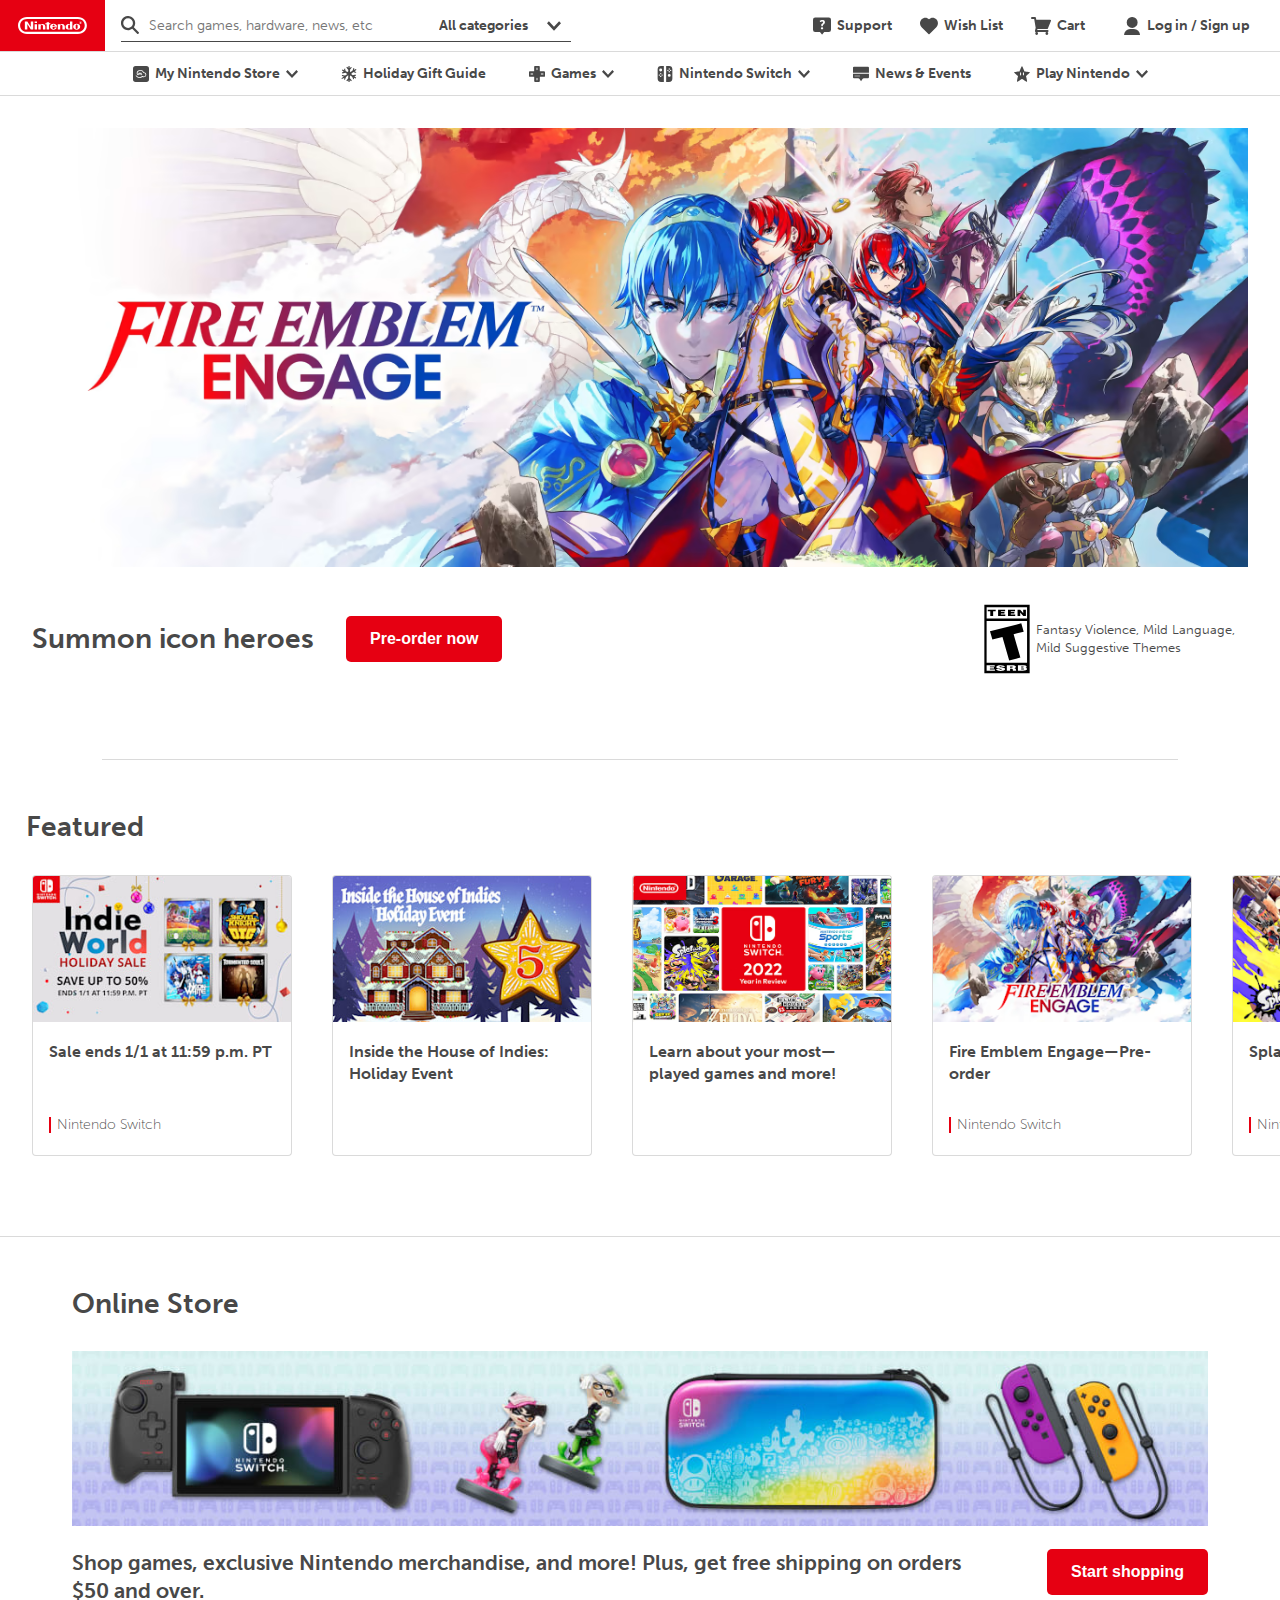
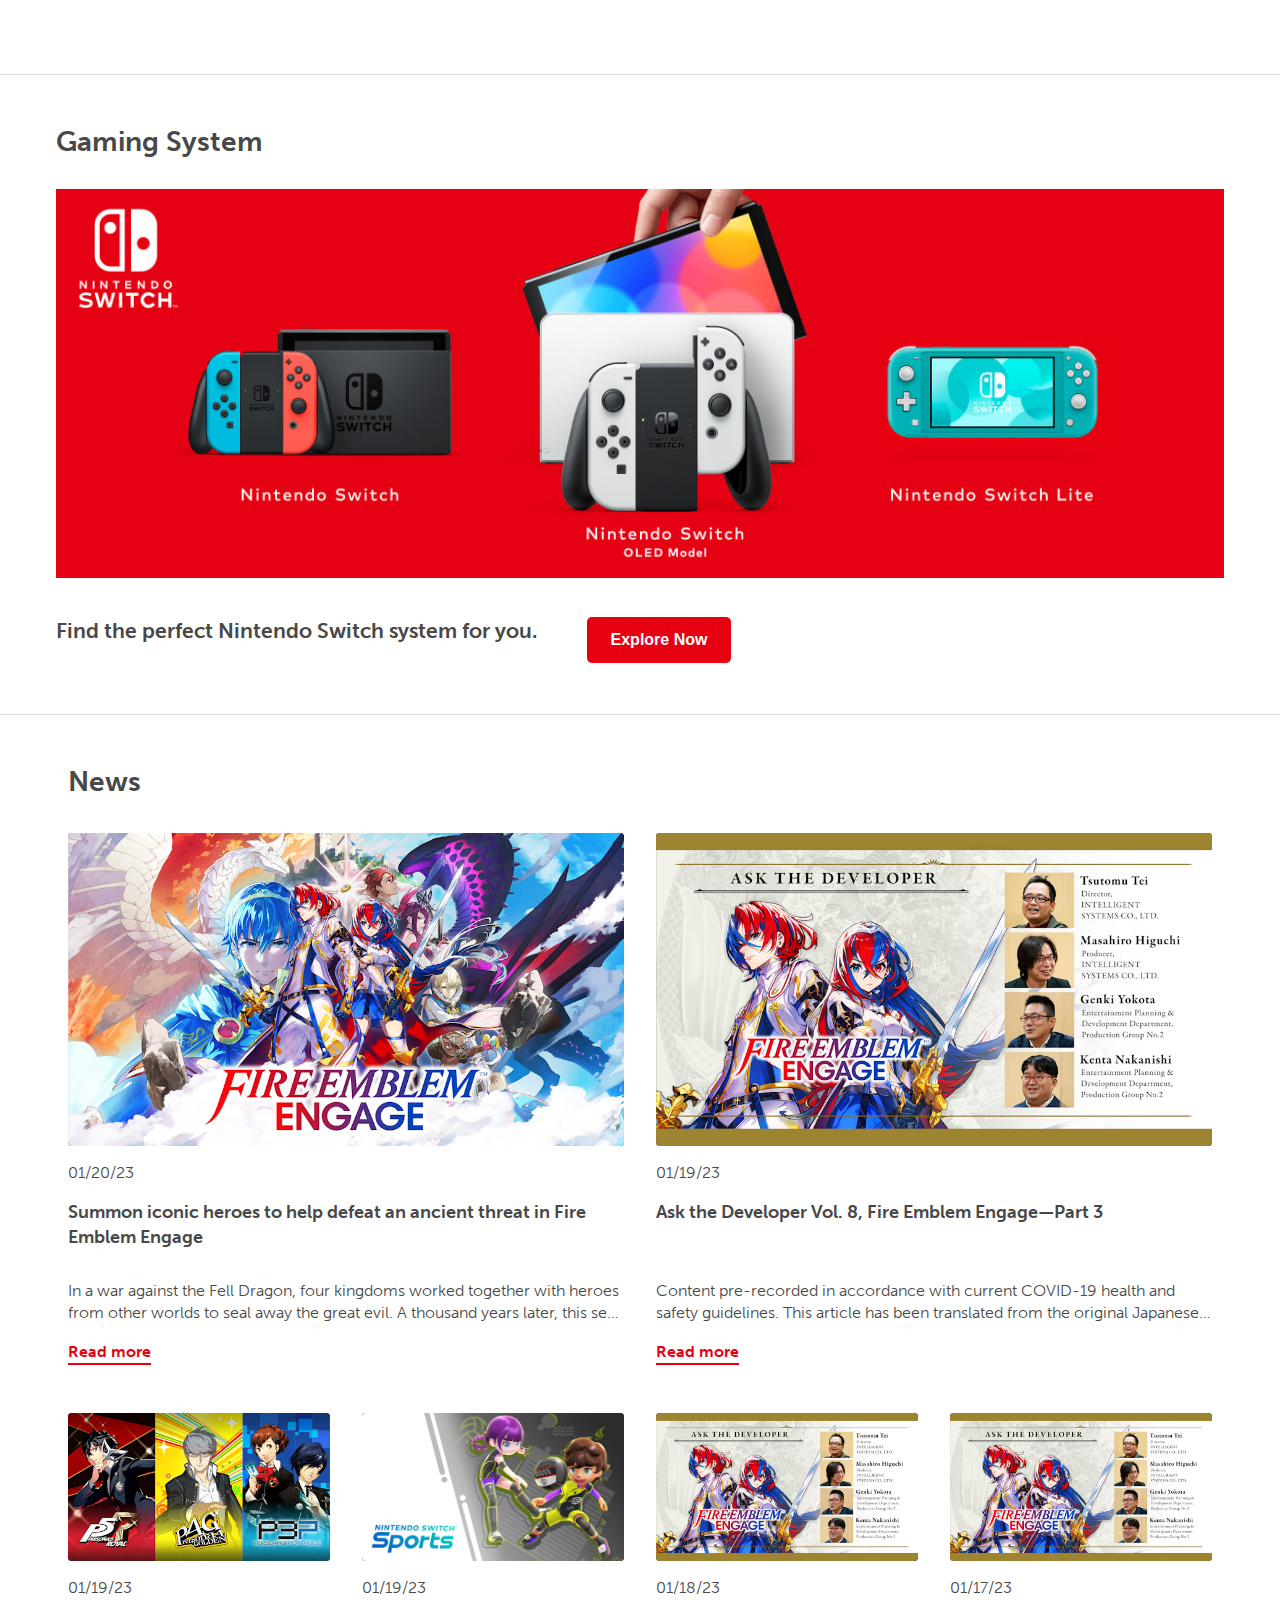
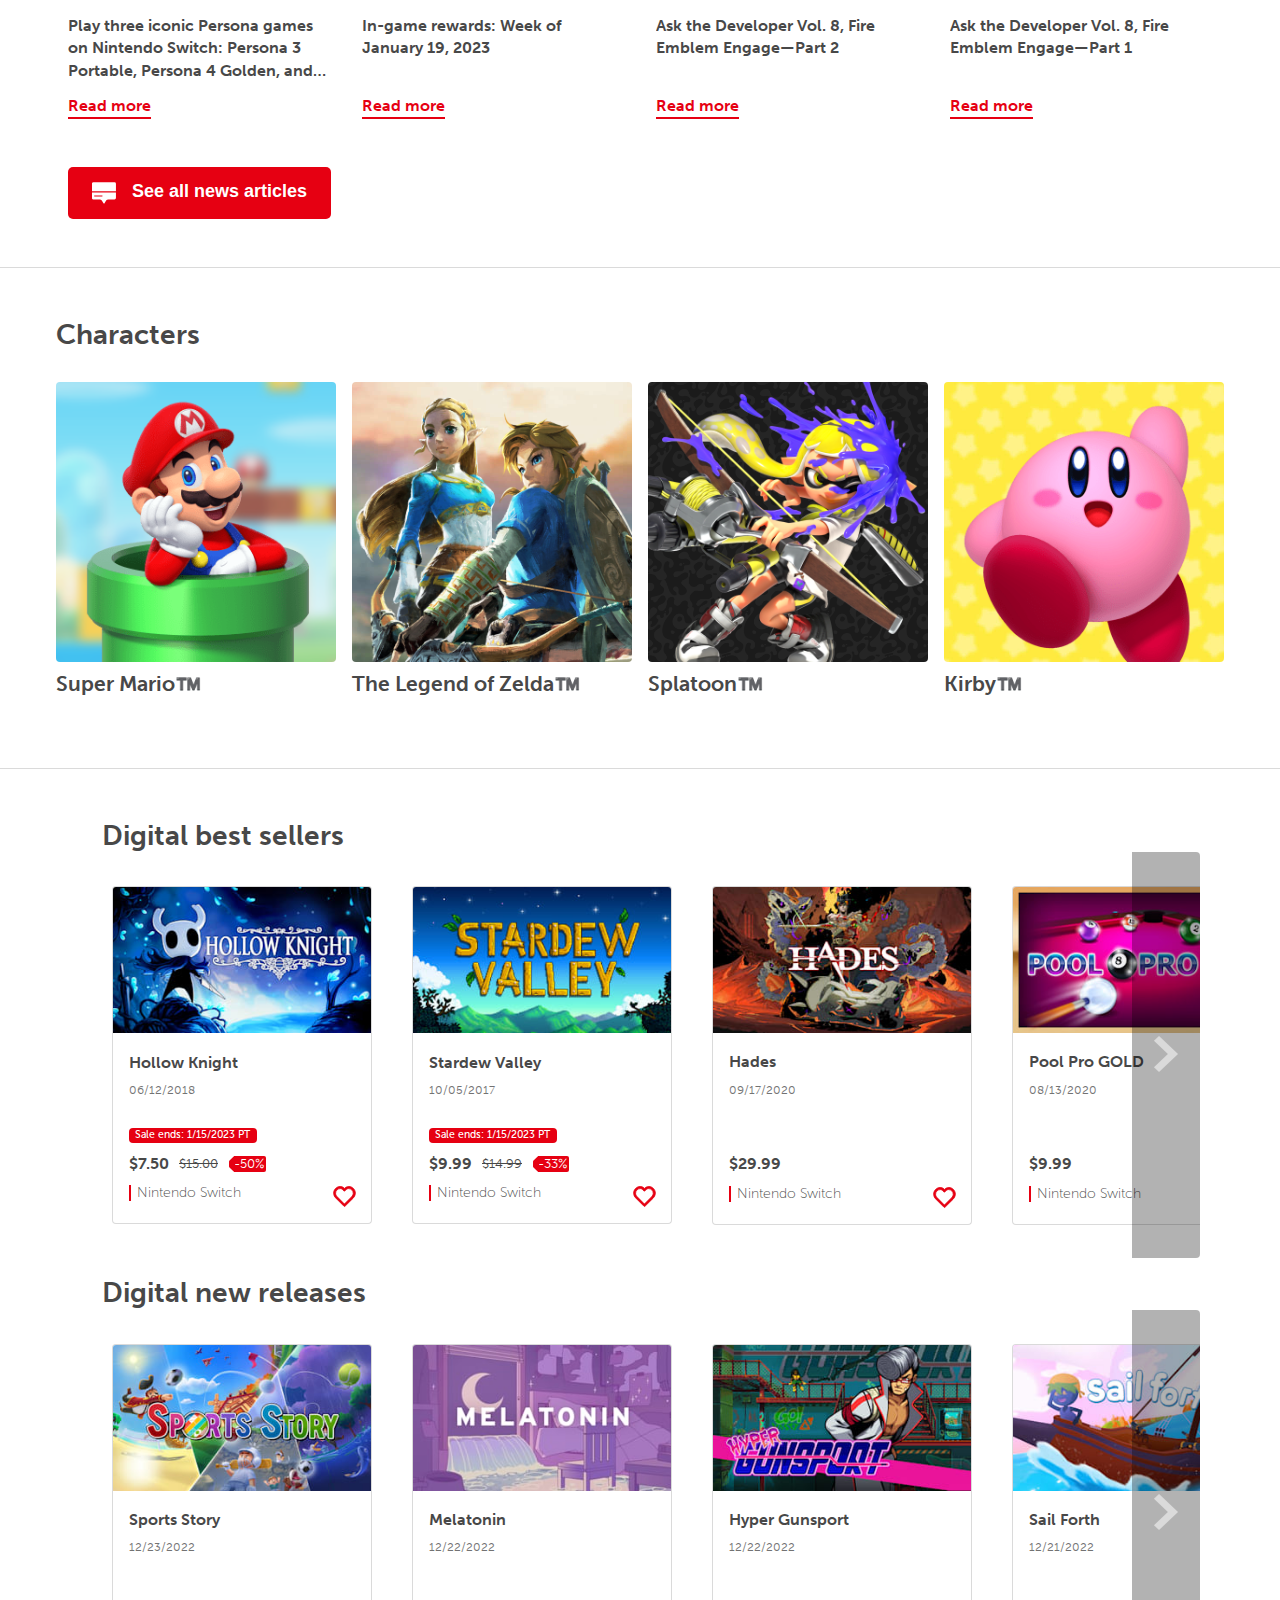
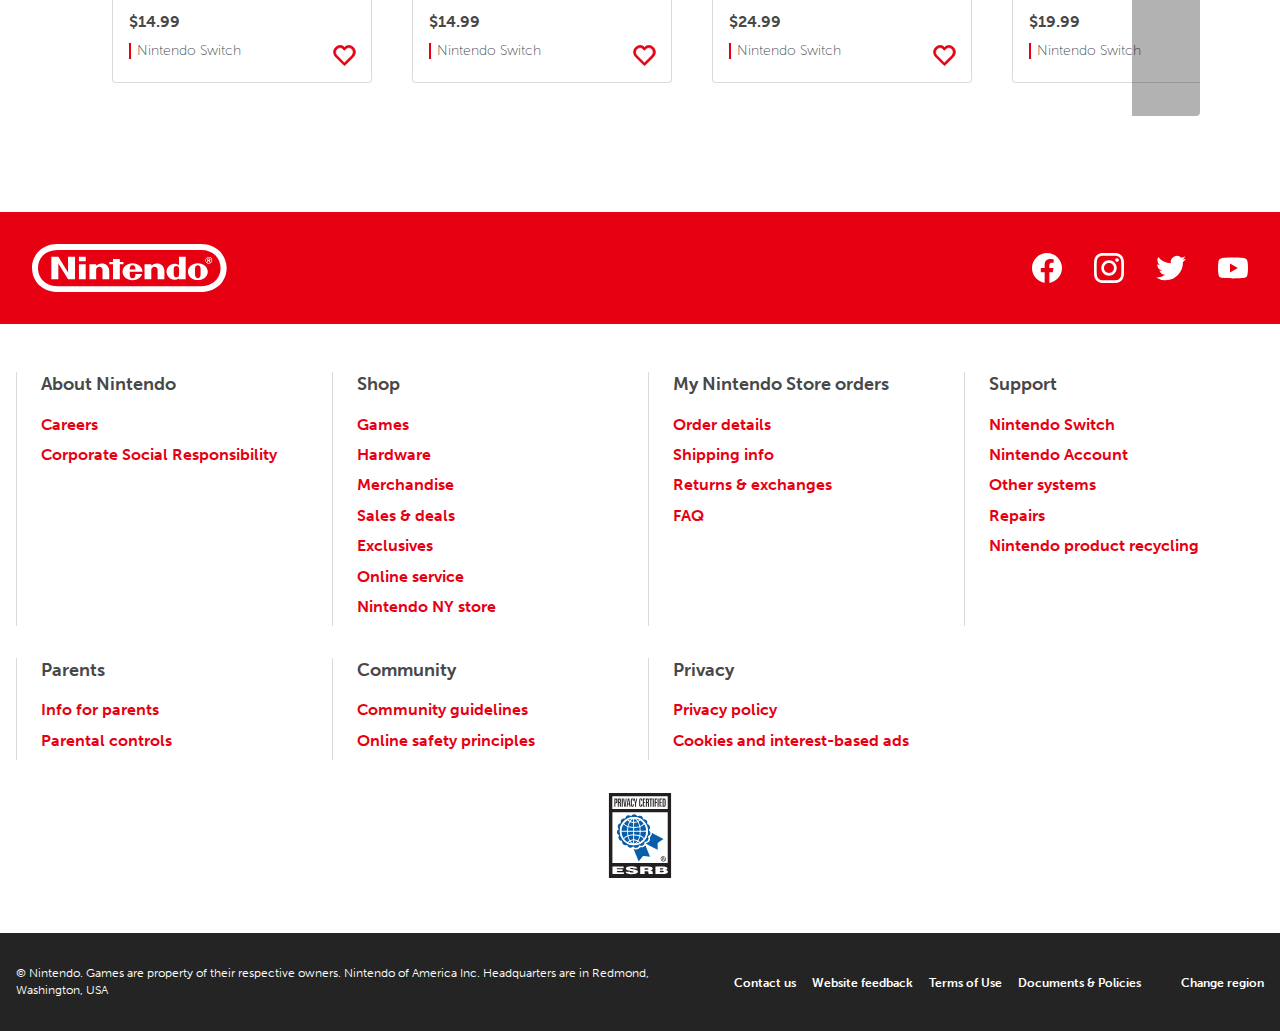
==== commit a5f829ef: "fix: 53-48-50-51-54" ====
--- a/index.html
+++ b/index.html
@@ -14,7 +14,237 @@
   <body>
     <header>
       <div id="topbar">
-        <!-- top bar -->
+        <div class="topbar-search-dropdown">
+          <div class="topbar-search-dropdown-content">
+            <div class="topbar-search-dropdown-links">
+              <p>Trending topics</p>
+              <ul>
+                <li><a href="#">Animal Crossing</a></li>
+                <li><a href="#">Nintendo Switch</a></li>
+                <li><a href="#">Nintendo Switch games</a></li>
+                <li><a href="#">Zelda games</a></li>
+                <li><a href="#">Pok&eacute;mon games</a></li>
+              </ul>
+            </div>
+            <div class="topbar-search-dropdown-cards">
+              <p>Top store products</p>
+              <div class="topbar-search-dropdown-cards-grid">
+                <div class="topbar-search-dropdown-card">
+                  <a href="#">
+                    <div class="topbar-search-dropdown-card-image">
+                      <img src="./assets/img/topbar/card-1.avif" />
+                    </div>
+                    <div class="topbar-search-dropdown-card-content">
+                      <h3>Kirby™ and the Forgotten Land</h3>
+                      <div>
+                        <span>Nintendo Switch</span
+                        ><span
+                          ><button class="featured-card-heart">
+                            <svg
+                              viewBox="0 0 54 54"
+                              fill="currentColor"
+                              stroke="currentColor"
+                              width="45"
+                              color="currentColor"
+                              size="45"
+                            >
+                              <g class="heart">
+                                <path
+                                  class="heart-outline"
+                                  d="M27 38.9c-.4 0-.6-.1-.8-.4L16.7 29c-1.8-1.8-2.7-3.8-2.7-6 0-4.4 3.5-8 7.9-8 1.9 0 3.7.8 5.1 2.3 1.4-1.4 3.2-2.3 5.1-2.3 4.4 0 7.9 3.6 7.9 8 0 2.6-1.5 4.6-2.7 6.1l-9.5 9.4c-.2.3-.6.4-.8.4zm-5.1-21.4c-3.1 0-5.6 2.5-5.6 5.6 0 1.9 1.1 3.3 2 4.3l8.6 8.7 8.5-8.6c1.4-1.5 2.1-3 2.1-4.4 0-3.1-2.5-5.6-5.6-5.6-1.5 0-3 1-4.1 2.5-.5.6-1.4.6-1.9 0-1-1.6-2.4-2.5-4-2.5z"
+                                ></path>
+                              </g>
+                              <g class="sparks">
+                                <path
+                                  class="spark"
+                                  d="M27 8V0M27 46v8"
+                                  stroke-width="2"
+                                ></path>
+                                <path
+                                  class="spark"
+                                  d="M41.171 12.828l5.657-5.657M12.829 12.828L7.171 7.172"
+                                  stroke-width="1.99998"
+                                ></path>
+                                <path
+                                  class="spark"
+                                  d="M46 27h8M8 27H0"
+                                  stroke-width="2"
+                                ></path>
+                                <path
+                                  class="spark"
+                                  d="M41.172 41.172l5.657 5.656M12.829 41.171l-5.657 5.657"
+                                  stroke-width="1.99998"
+                                ></path>
+                              </g>
+                            </svg></button
+                        ></span>
+                      </div>
+                    </div>
+                  </a>
+                </div>
+                <div class="topbar-search-dropdown-card">
+                  <a href="#">
+                    <div class="topbar-search-dropdown-card-image">
+                      <img src="./assets/img/topbar/card-2.avif" />
+                    </div>
+                    <div class="topbar-search-dropdown-card-content">
+                      <h3>Pokémon™ Legends: Arceus</h3>
+                      <div>
+                        <span>Nintendo Switch</span
+                        ><span
+                          ><button class="featured-card-heart">
+                            <svg
+                              viewBox="0 0 54 54"
+                              fill="currentColor"
+                              stroke="currentColor"
+                              width="45"
+                              color="currentColor"
+                              size="45"
+                            >
+                              <g class="heart">
+                                <path
+                                  class="heart-outline"
+                                  d="M27 38.9c-.4 0-.6-.1-.8-.4L16.7 29c-1.8-1.8-2.7-3.8-2.7-6 0-4.4 3.5-8 7.9-8 1.9 0 3.7.8 5.1 2.3 1.4-1.4 3.2-2.3 5.1-2.3 4.4 0 7.9 3.6 7.9 8 0 2.6-1.5 4.6-2.7 6.1l-9.5 9.4c-.2.3-.6.4-.8.4zm-5.1-21.4c-3.1 0-5.6 2.5-5.6 5.6 0 1.9 1.1 3.3 2 4.3l8.6 8.7 8.5-8.6c1.4-1.5 2.1-3 2.1-4.4 0-3.1-2.5-5.6-5.6-5.6-1.5 0-3 1-4.1 2.5-.5.6-1.4.6-1.9 0-1-1.6-2.4-2.5-4-2.5z"
+                                ></path>
+                              </g>
+                              <g class="sparks">
+                                <path
+                                  class="spark"
+                                  d="M27 8V0M27 46v8"
+                                  stroke-width="2"
+                                ></path>
+                                <path
+                                  class="spark"
+                                  d="M41.171 12.828l5.657-5.657M12.829 12.828L7.171 7.172"
+                                  stroke-width="1.99998"
+                                ></path>
+                                <path
+                                  class="spark"
+                                  d="M46 27h8M8 27H0"
+                                  stroke-width="2"
+                                ></path>
+                                <path
+                                  class="spark"
+                                  d="M41.172 41.172l5.657 5.656M12.829 41.171l-5.657 5.657"
+                                  stroke-width="1.99998"
+                                ></path>
+                              </g>
+                            </svg></button
+                        ></span>
+                      </div>
+                    </div>
+                  </a>
+                </div>
+                <div class="topbar-search-dropdown-card">
+                  <a href="#">
+                    <div class="topbar-search-dropdown-card-image">
+                      <img src="./assets/img/topbar/card-3.avif" />
+                    </div>
+                    <div class="topbar-search-dropdown-card-content">
+                      <h3>Metroid™ Dread</h3>
+                      <div>
+                        <span>Nintendo Switch</span
+                        ><span
+                          ><button class="featured-card-heart">
+                            <svg
+                              viewBox="0 0 54 54"
+                              fill="currentColor"
+                              stroke="currentColor"
+                              width="45"
+                              color="currentColor"
+                              size="45"
+                            >
+                              <g class="heart">
+                                <path
+                                  class="heart-outline"
+                                  d="M27 38.9c-.4 0-.6-.1-.8-.4L16.7 29c-1.8-1.8-2.7-3.8-2.7-6 0-4.4 3.5-8 7.9-8 1.9 0 3.7.8 5.1 2.3 1.4-1.4 3.2-2.3 5.1-2.3 4.4 0 7.9 3.6 7.9 8 0 2.6-1.5 4.6-2.7 6.1l-9.5 9.4c-.2.3-.6.4-.8.4zm-5.1-21.4c-3.1 0-5.6 2.5-5.6 5.6 0 1.9 1.1 3.3 2 4.3l8.6 8.7 8.5-8.6c1.4-1.5 2.1-3 2.1-4.4 0-3.1-2.5-5.6-5.6-5.6-1.5 0-3 1-4.1 2.5-.5.6-1.4.6-1.9 0-1-1.6-2.4-2.5-4-2.5z"
+                                ></path>
+                              </g>
+                              <g class="sparks">
+                                <path
+                                  class="spark"
+                                  d="M27 8V0M27 46v8"
+                                  stroke-width="2"
+                                ></path>
+                                <path
+                                  class="spark"
+                                  d="M41.171 12.828l5.657-5.657M12.829 12.828L7.171 7.172"
+                                  stroke-width="1.99998"
+                                ></path>
+                                <path
+                                  class="spark"
+                                  d="M46 27h8M8 27H0"
+                                  stroke-width="2"
+                                ></path>
+                                <path
+                                  class="spark"
+                                  d="M41.172 41.172l5.657 5.656M12.829 41.171l-5.657 5.657"
+                                  stroke-width="1.99998"
+                                ></path>
+                              </g>
+                            </svg></button
+                        ></span>
+                      </div>
+                    </div>
+                  </a>
+                </div>
+                <div class="topbar-search-dropdown-card">
+                  <a href="#">
+                    <div class="topbar-search-dropdown-card-image">
+                      <img src="./assets/img/topbar/card-4.avif" />
+                    </div>
+                    <div class="topbar-search-dropdown-card-content">
+                      <h3>Nintendo Switch™ Sports</h3>
+                      <div>
+                        <span>Nintendo Switch</span
+                        ><span
+                          ><button class="featured-card-heart">
+                            <svg
+                              viewBox="0 0 54 54"
+                              fill="currentColor"
+                              stroke="currentColor"
+                              width="45"
+                              color="currentColor"
+                              size="45"
+                            >
+                              <g class="heart">
+                                <path
+                                  class="heart-outline"
+                                  d="M27 38.9c-.4 0-.6-.1-.8-.4L16.7 29c-1.8-1.8-2.7-3.8-2.7-6 0-4.4 3.5-8 7.9-8 1.9 0 3.7.8 5.1 2.3 1.4-1.4 3.2-2.3 5.1-2.3 4.4 0 7.9 3.6 7.9 8 0 2.6-1.5 4.6-2.7 6.1l-9.5 9.4c-.2.3-.6.4-.8.4zm-5.1-21.4c-3.1 0-5.6 2.5-5.6 5.6 0 1.9 1.1 3.3 2 4.3l8.6 8.7 8.5-8.6c1.4-1.5 2.1-3 2.1-4.4 0-3.1-2.5-5.6-5.6-5.6-1.5 0-3 1-4.1 2.5-.5.6-1.4.6-1.9 0-1-1.6-2.4-2.5-4-2.5z"
+                                ></path>
+                              </g>
+                              <g class="sparks">
+                                <path
+                                  class="spark"
+                                  d="M27 8V0M27 46v8"
+                                  stroke-width="2"
+                                ></path>
+                                <path
+                                  class="spark"
+                                  d="M41.171 12.828l5.657-5.657M12.829 12.828L7.171 7.172"
+                                  stroke-width="1.99998"
+                                ></path>
+                                <path
+                                  class="spark"
+                                  d="M46 27h8M8 27H0"
+                                  stroke-width="2"
+                                ></path>
+                                <path
+                                  class="spark"
+                                  d="M41.172 41.172l5.657 5.656M12.829 41.171l-5.657 5.657"
+                                  stroke-width="1.99998"
+                                ></path>
+                              </g>
+                            </svg></button
+                        ></span>
+                      </div>
+                    </div>
+                  </a>
+                </div>
+              </div>
+            </div>
+          </div>
+        </div>
         <div class="topbar-left">
           <div class="topbar-left-logo">
             <img src="assets/icons/topbar/logo-nintendo.svg" />
@@ -55,6 +285,12 @@
               </svg>
             </div>
           </form>
+          <a class="topbar-search-dropdown-close" href="#"
+            ><img
+              src="./assets/icons/nav/close-button.svg"
+              width="24"
+              height="24"
+          /></a>
         </div>
         <div class="topbar-right">
           <ul class="topbar-right-list">
@@ -326,6 +562,8 @@
             </li>
           </ul>
         </div>
+
+        <div class="topbar-overlay"></div>
       </div>
       <nav id="nav">
         <!-- navbar -->
@@ -1301,13 +1539,13 @@
         </div>
       </section>
 
-      <div class="section-divider">
+      <div class="section-divider-fullwidth">
         <hr class="hr-divider" />
       </div>
 
       <!-- online store section -->
       <section class="online-store">
-        <h1 class="section-title">Online Store</h1>
+        <h1>Online Store</h1>
         <a class="online-store-img-link" href="https://www.nintendo.com/store/">
           <picture>
             <source
@@ -1337,12 +1575,12 @@
         </div>
       </section>
 
-      <div class="section-divider">
+      <div class="section-divider-fullwidth">
         <hr class="hr-divider" />
       </div>
       <section class="online-store">
         <div class="gaming-system-container">
-          <h1 class="section-title">Gaming System</h1>
+          <h1>Gaming System</h1>
           <a
             class="gaming-system-img-link"
             href="https://www.nintendo.com/switch/"
@@ -1369,7 +1607,6 @@
         </div>
       </section>
 
-      
       <hr class="hr-divider" />
       <!-- news section -->
 
@@ -1482,7 +1719,7 @@
             <div class="news-footer-button">
               <button class="button-red">
                 <a class="link" href="http://www.google.it" target="a_blank">
-                 <svg
+                  <svg
                     xmlns="http://www.w3.org/2000/svg"
                     viewBox="0 0 32 32"
                     width="24"
@@ -1497,16 +1734,15 @@
                       d="M31.92 3.62a1.945 1.945 0 0 0-1.953-1.932H1.874A1.945 1.945 0 0 0-.08 3.62v10.068h32zm-32 11.692v7.201a2.027 2.027 0 0 0 1.954 1.998h8.711a2.777 2.777 0 0 1 2.178 1.073q2.97 4.736 3.315 4.728.344-.009 3.315-4.837a2.677 2.677 0 0 1 2.177-.964h8.398a2.027 2.027 0 0 0 1.953-1.998v-7.201zm14 5.15c0 .056-.07.1-.155.1H3.077c-.086 0-.156-.044-.156-.1v-1.051c0-.055.07-.1.156-.1h10.688c.086 0 .156.045.156.1z"
                     ></path>
                   </svg>
-                  <span>See all news articles</span></a>
-                </a>
+                  <span>See all news articles</span></a
+                >
               </button>
             </div>
           </div>
         </div>
       </section>
 
-      
-        <hr class="hr-divider" />
+      <hr class="hr-divider" />
 
       <!-- characters section -->
       <section class="characters-section-container">
@@ -1582,7 +1818,7 @@
           </section>
         </div>
       </section>
-      <div class="section-divider">
+      <div class="section-divider-fullwidth">
         <hr class="hr-divider" />
       </div>
 
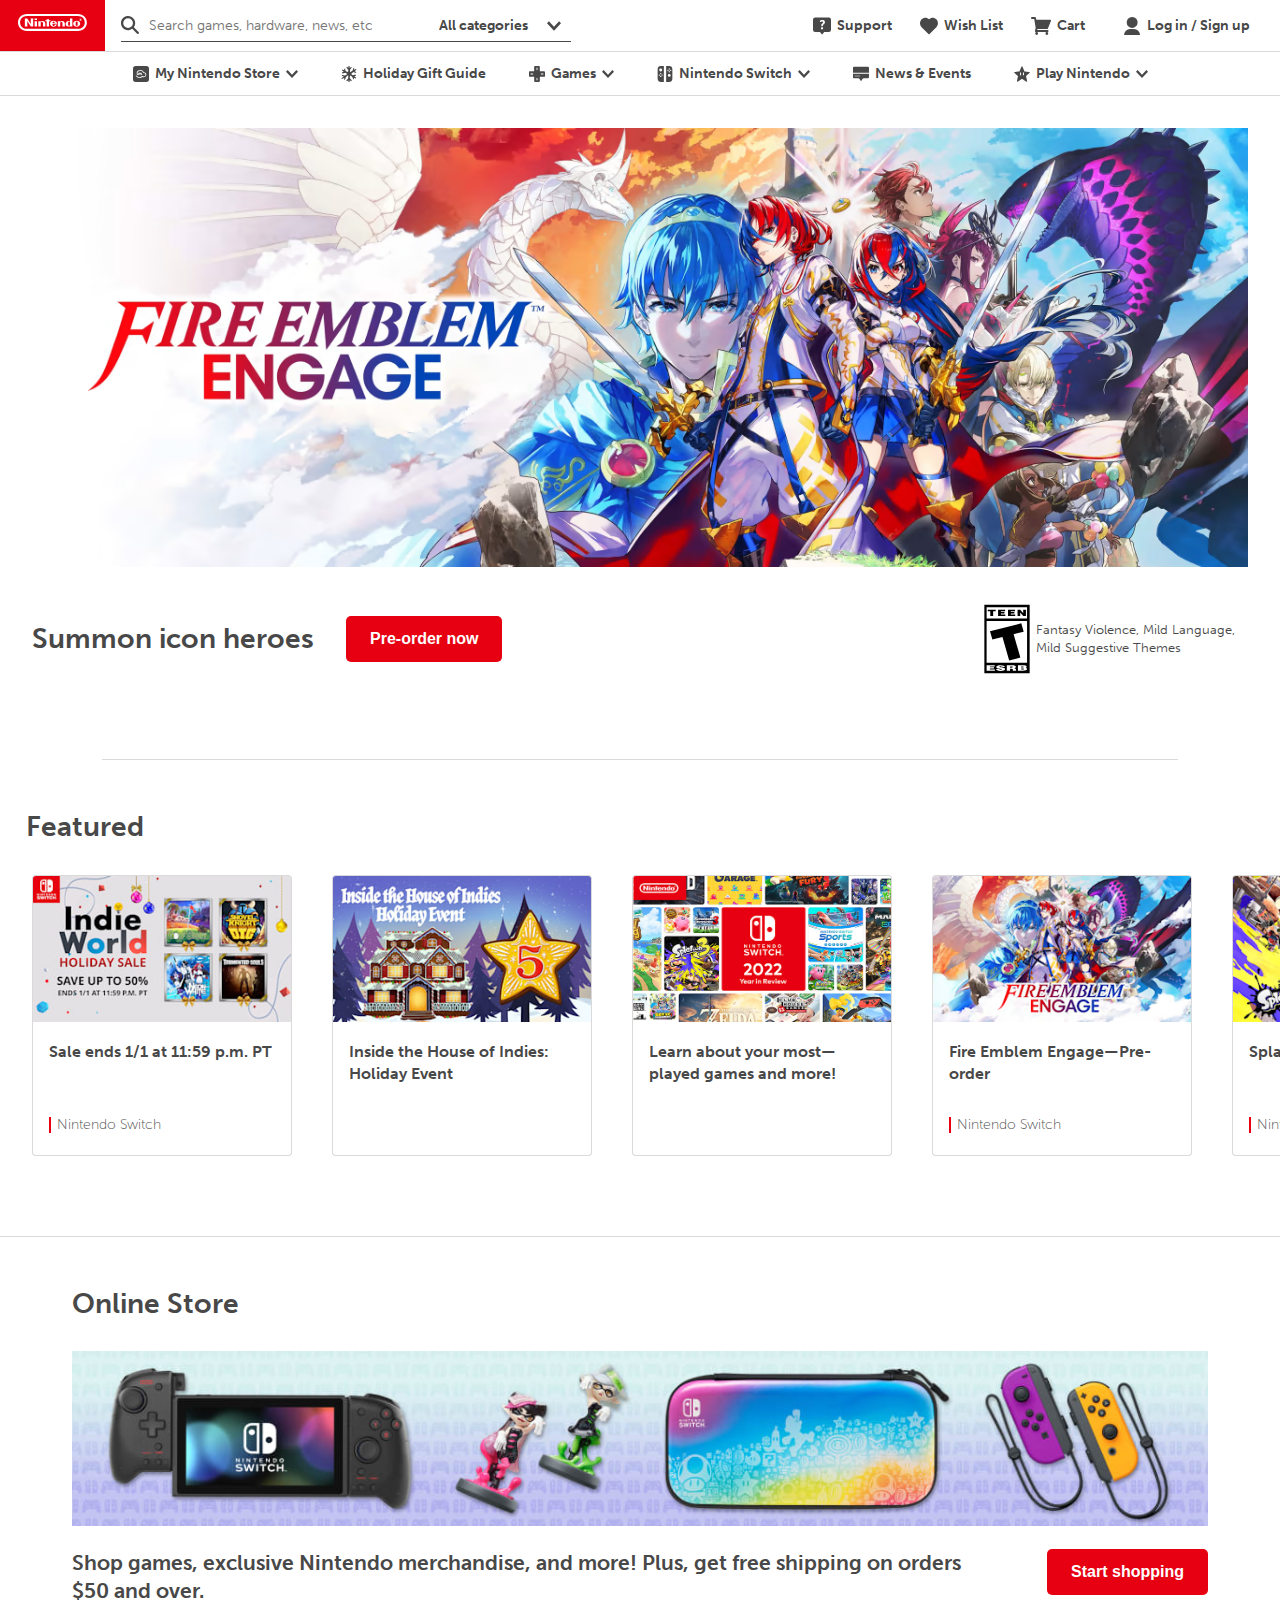
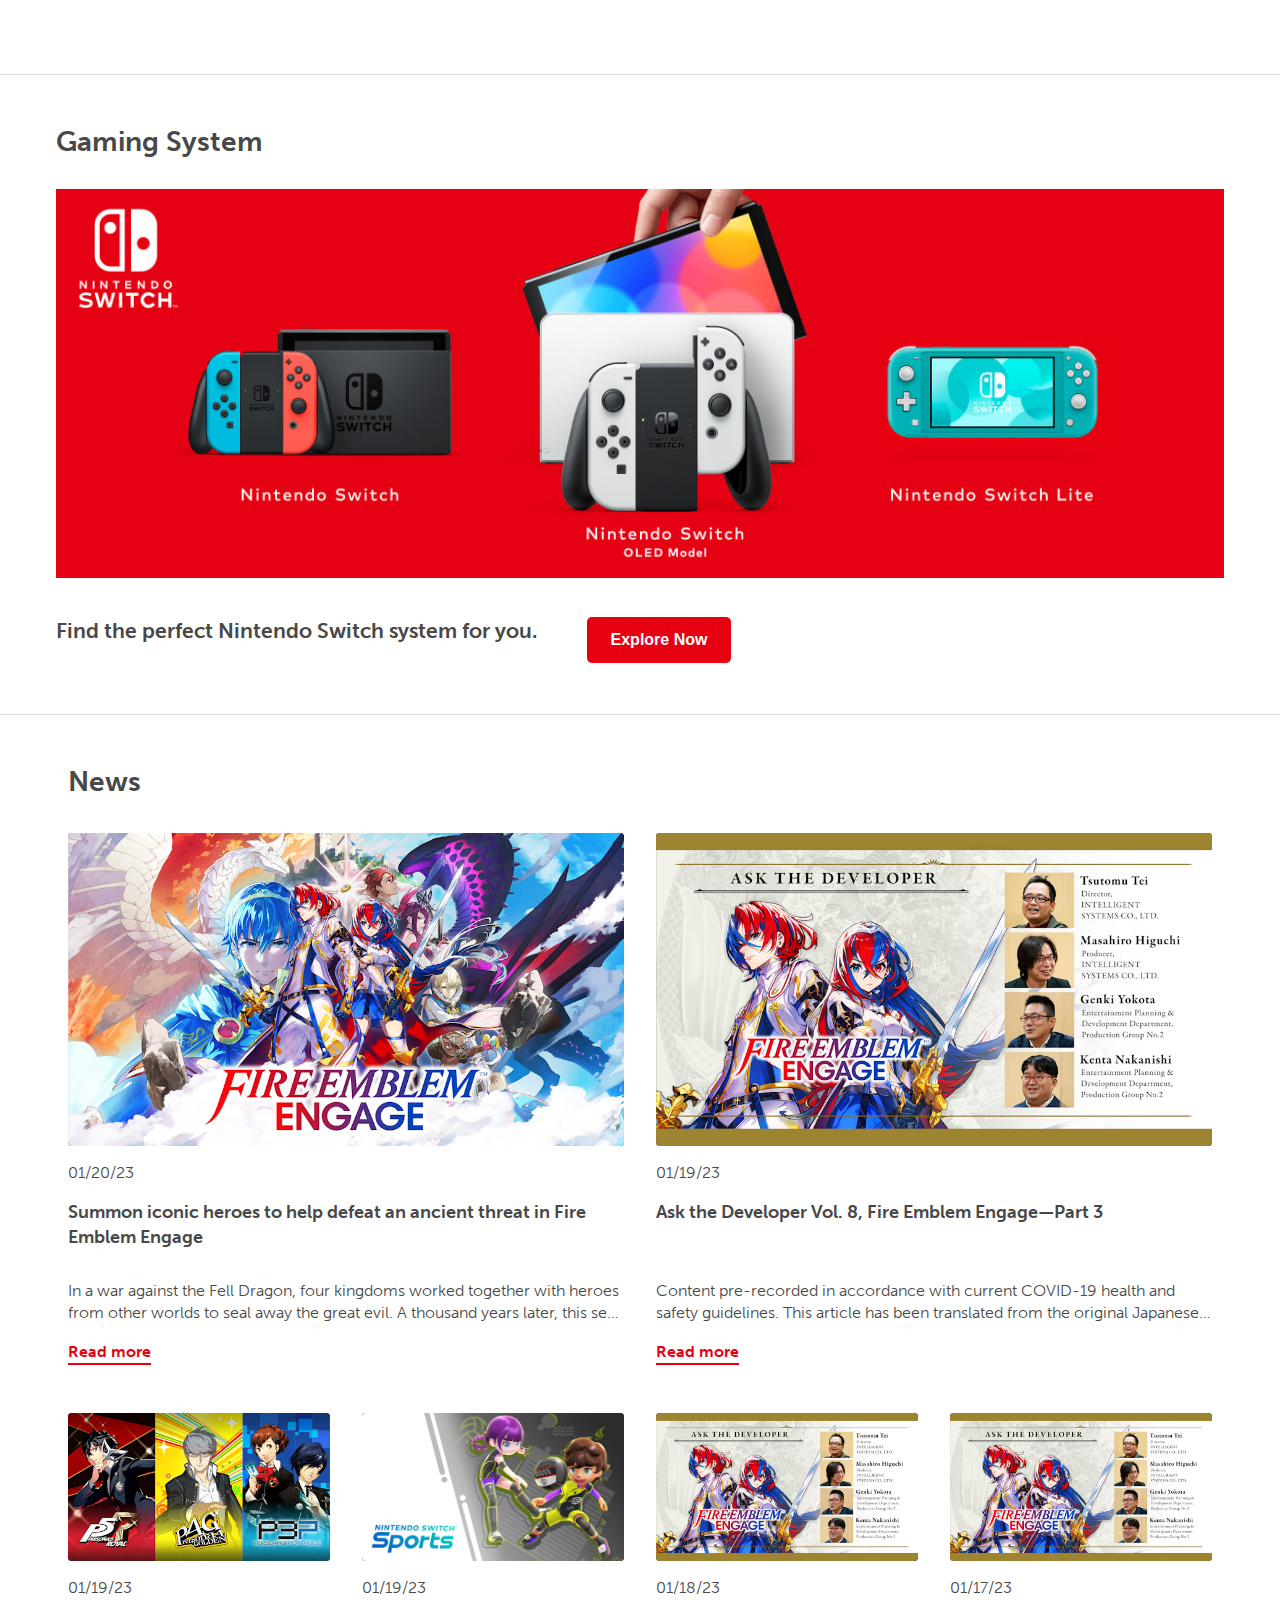
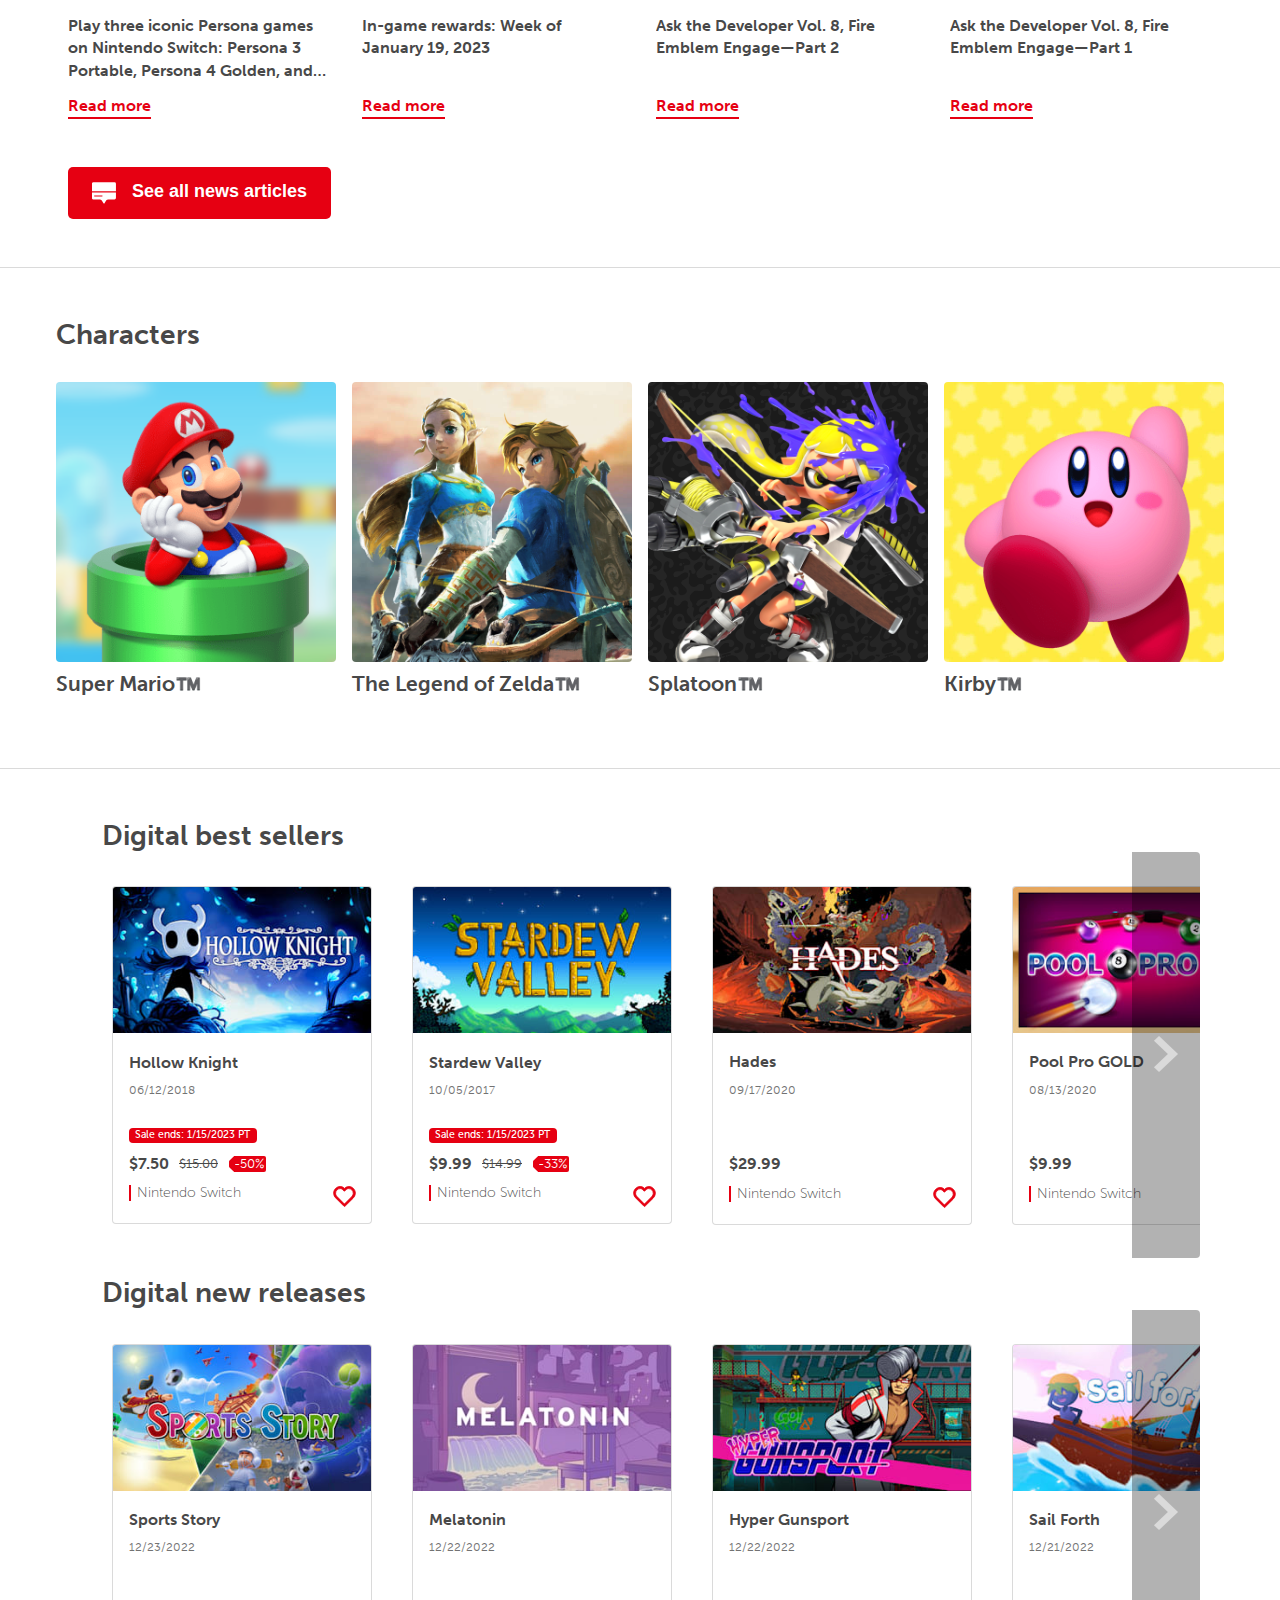
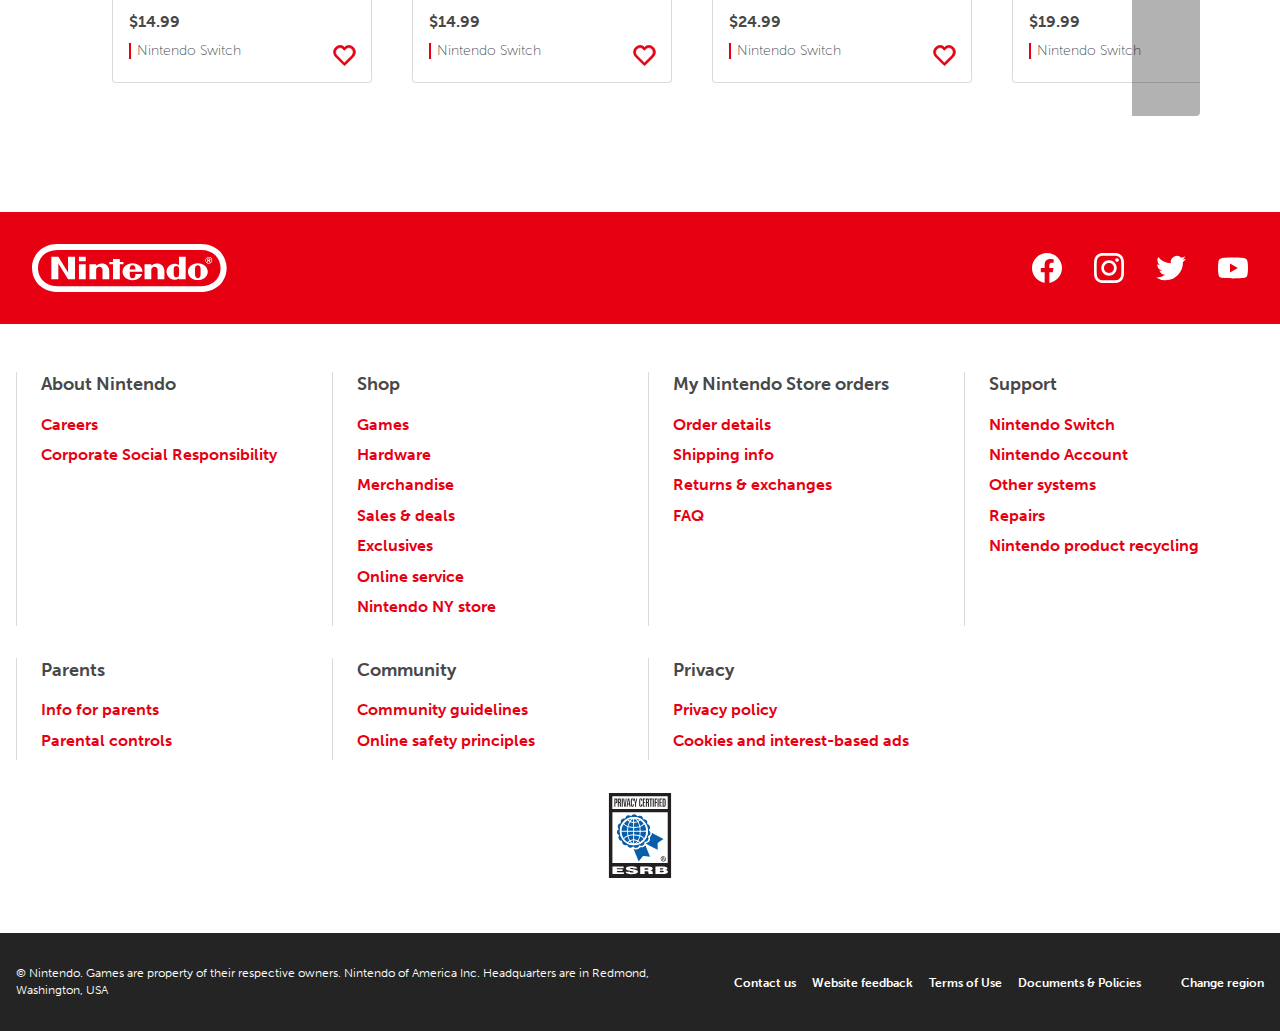
==== commit d9731361: "feat: fix topbar logo link" ====
--- a/index.html
+++ b/index.html
@@ -247,7 +247,7 @@
         </div>
         <div class="topbar-left">
           <div class="topbar-left-logo">
-            <img src="assets/icons/topbar/logo-nintendo.svg" />
+            <a href="#"><img src="assets/icons/topbar/logo-nintendo.svg" /></a>
           </div>
           <form action="#">
             <input
